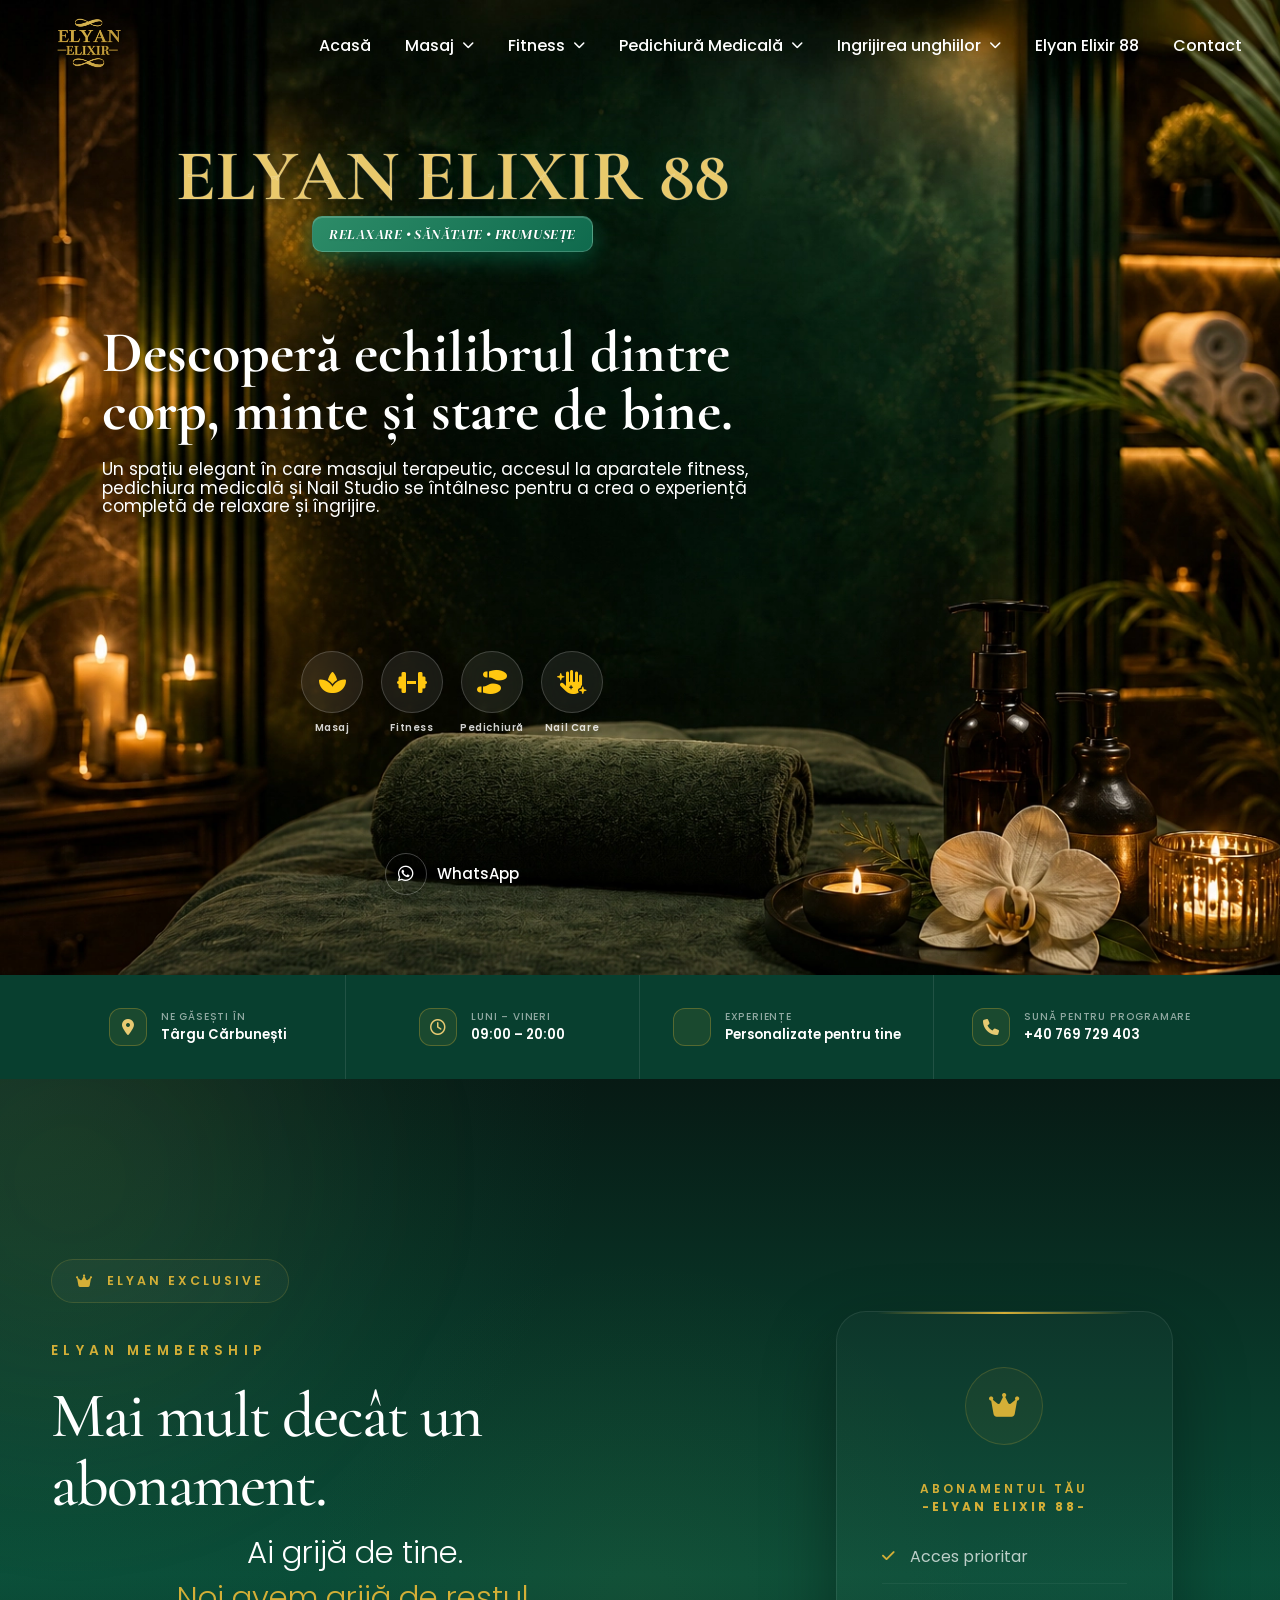
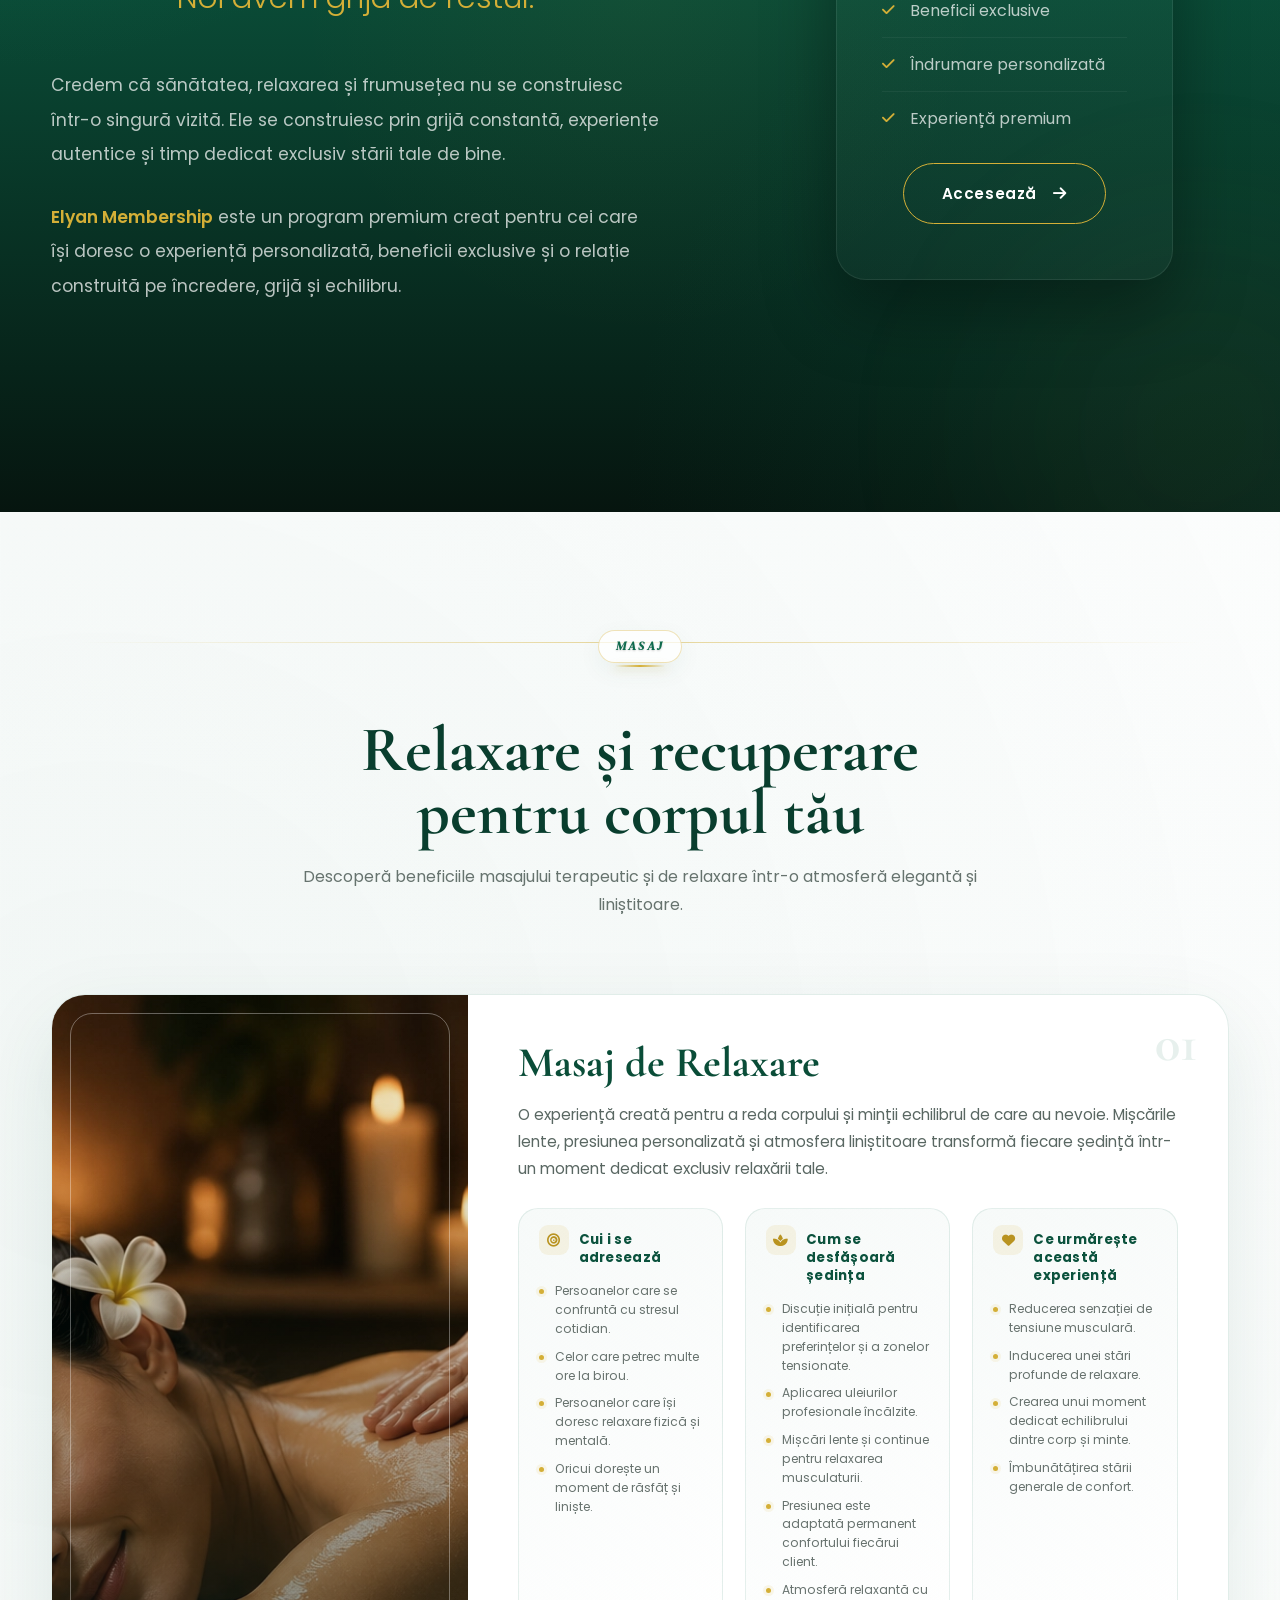
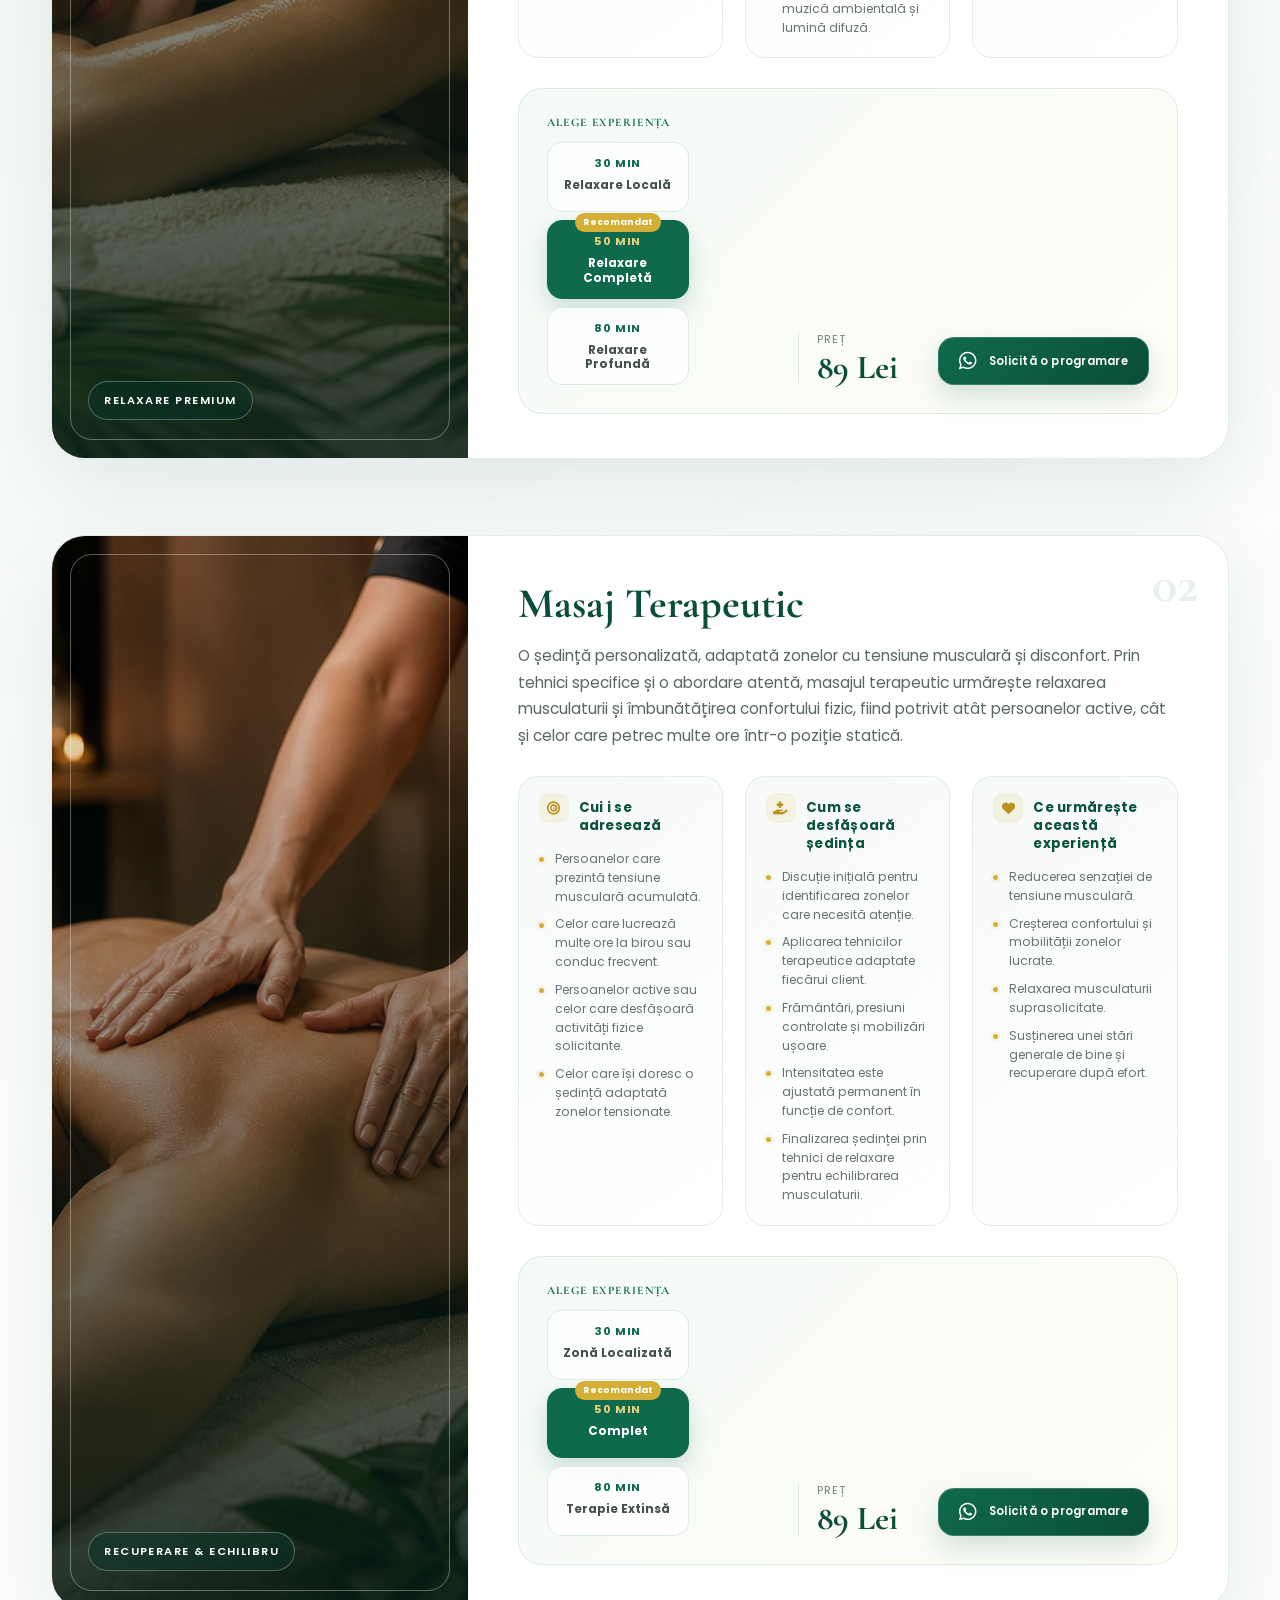
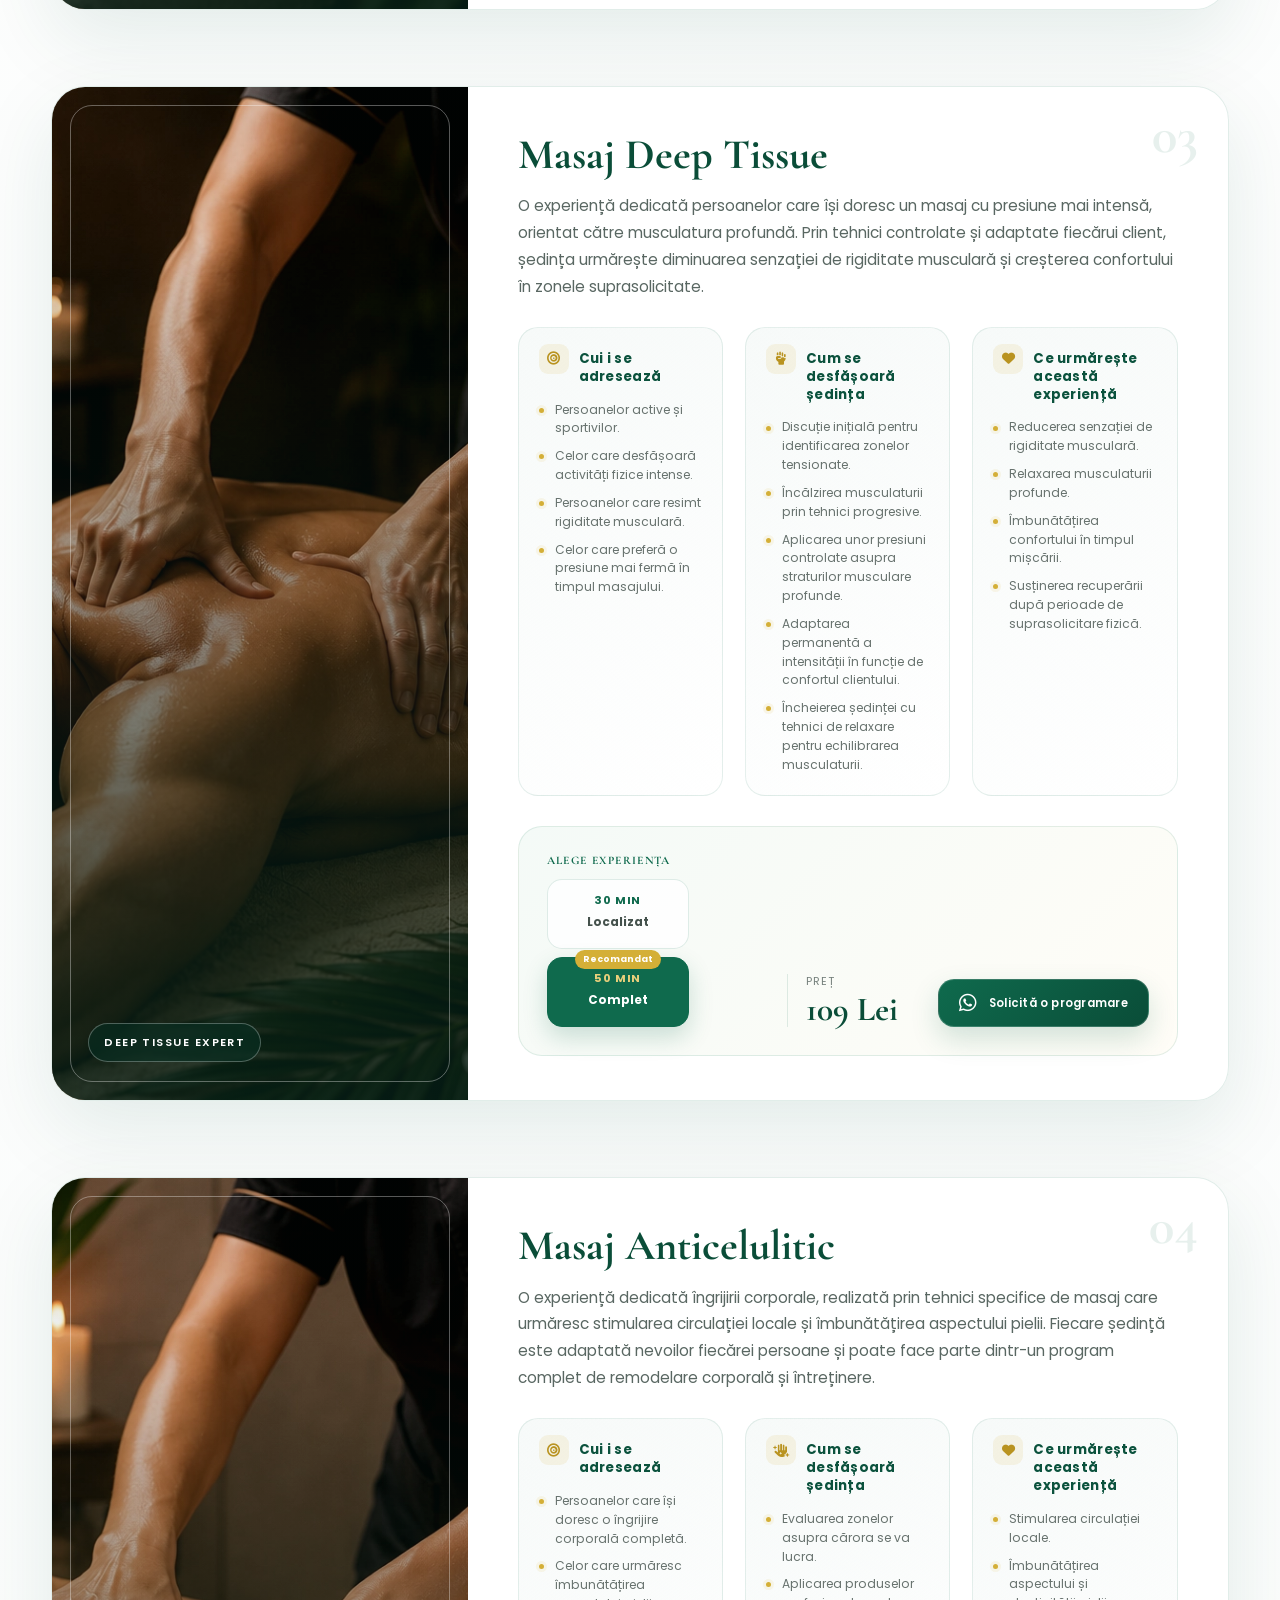
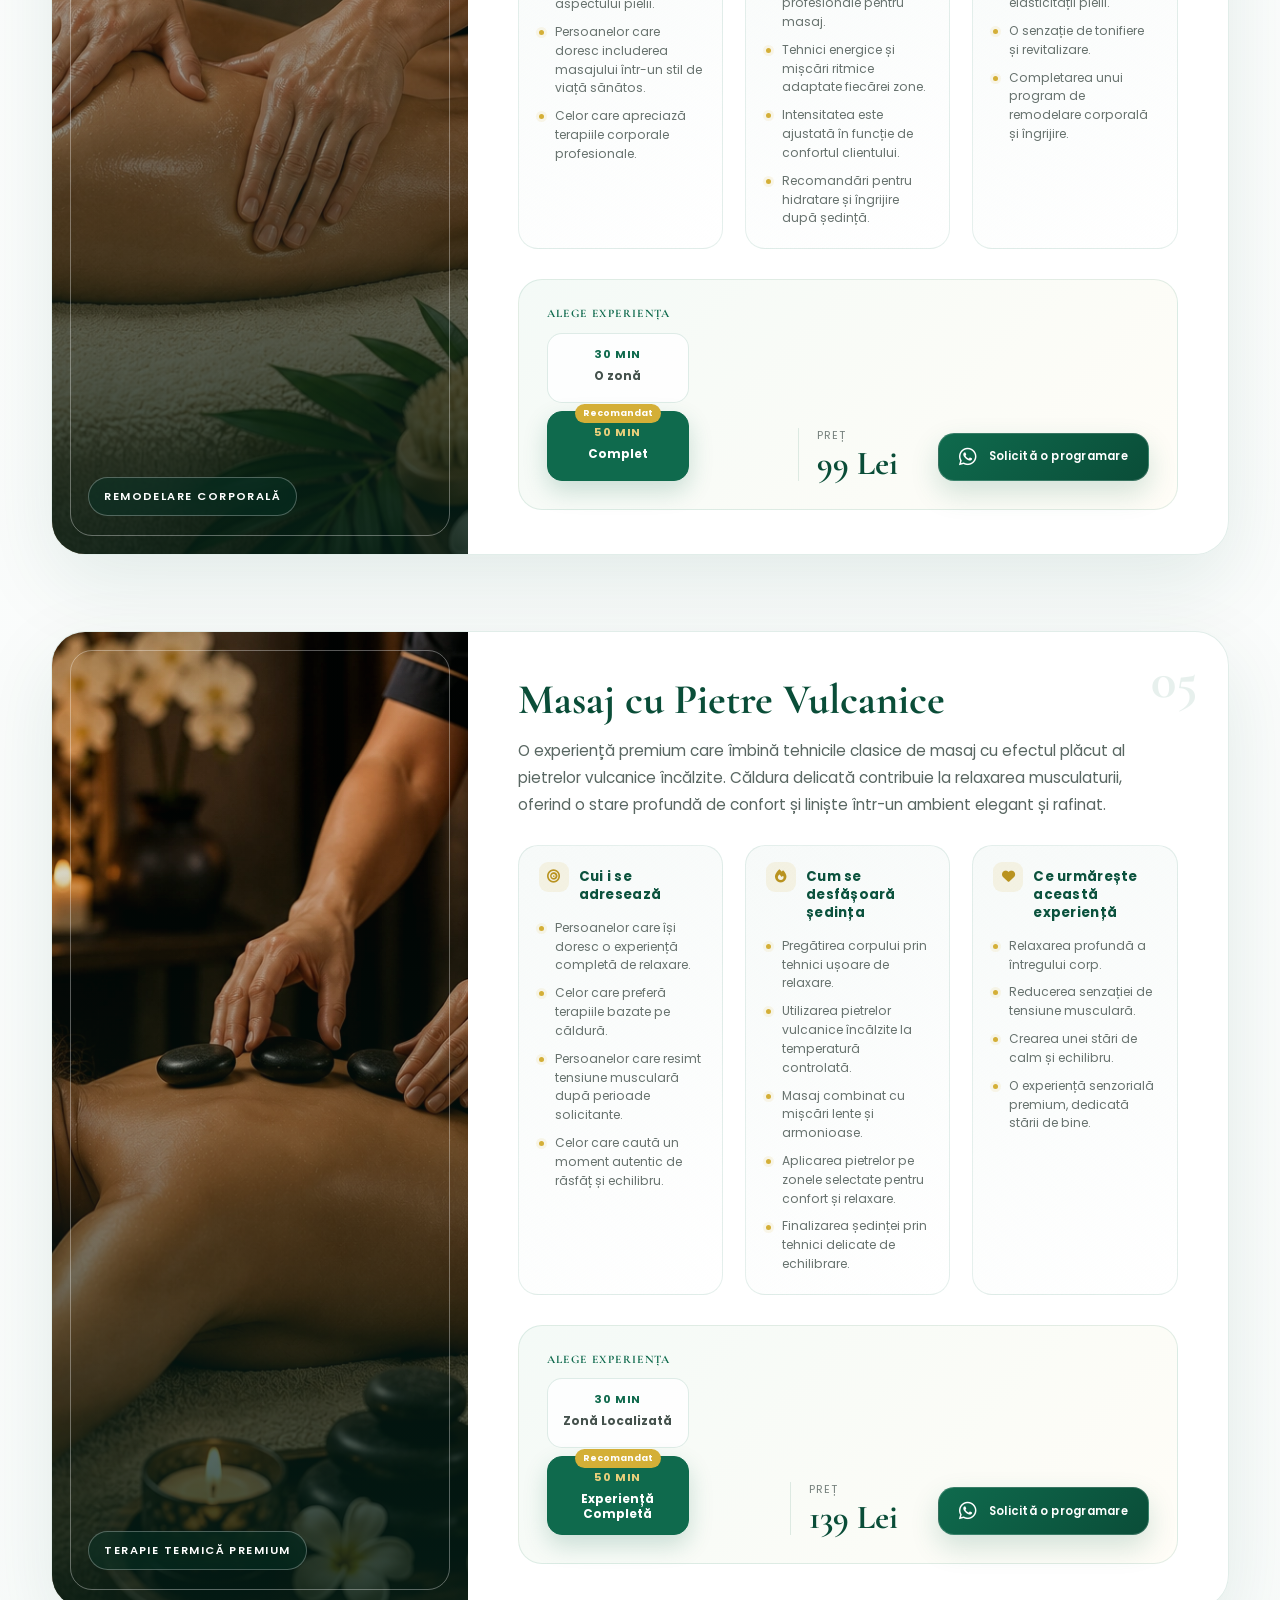
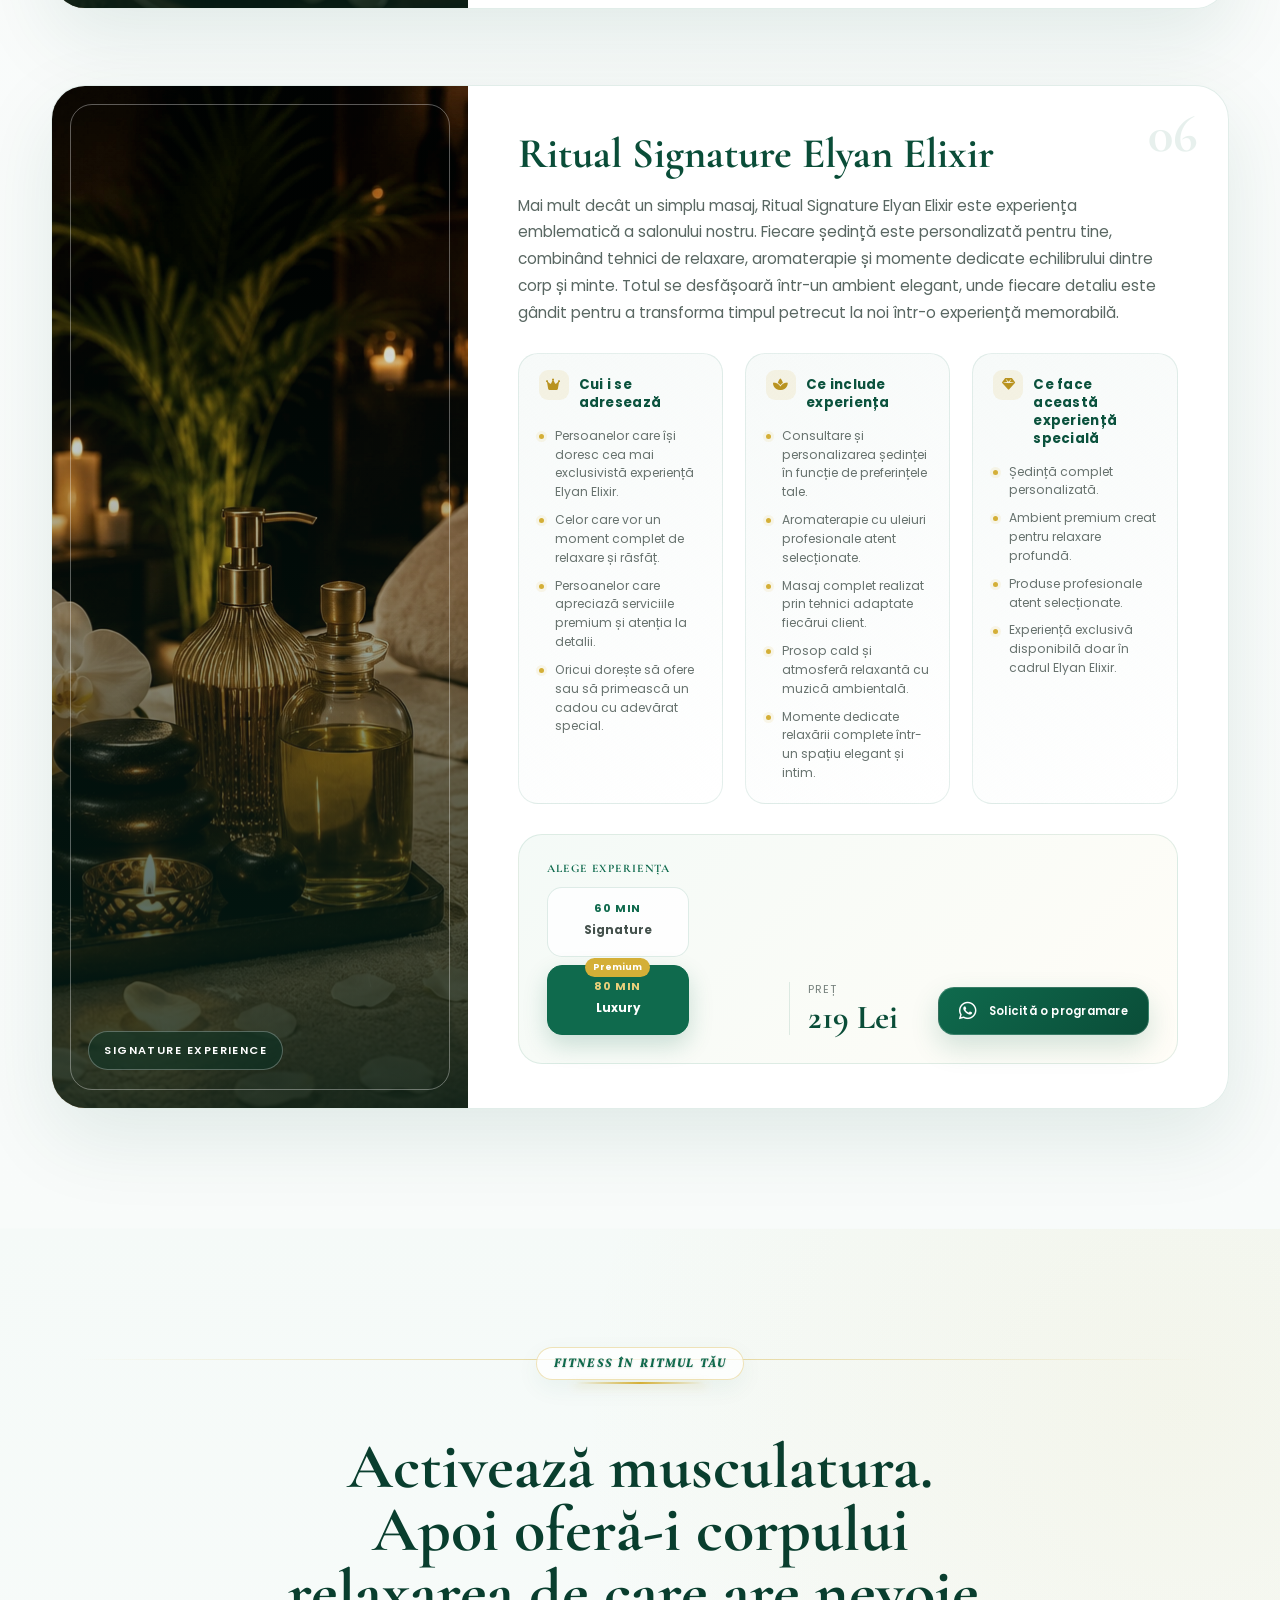
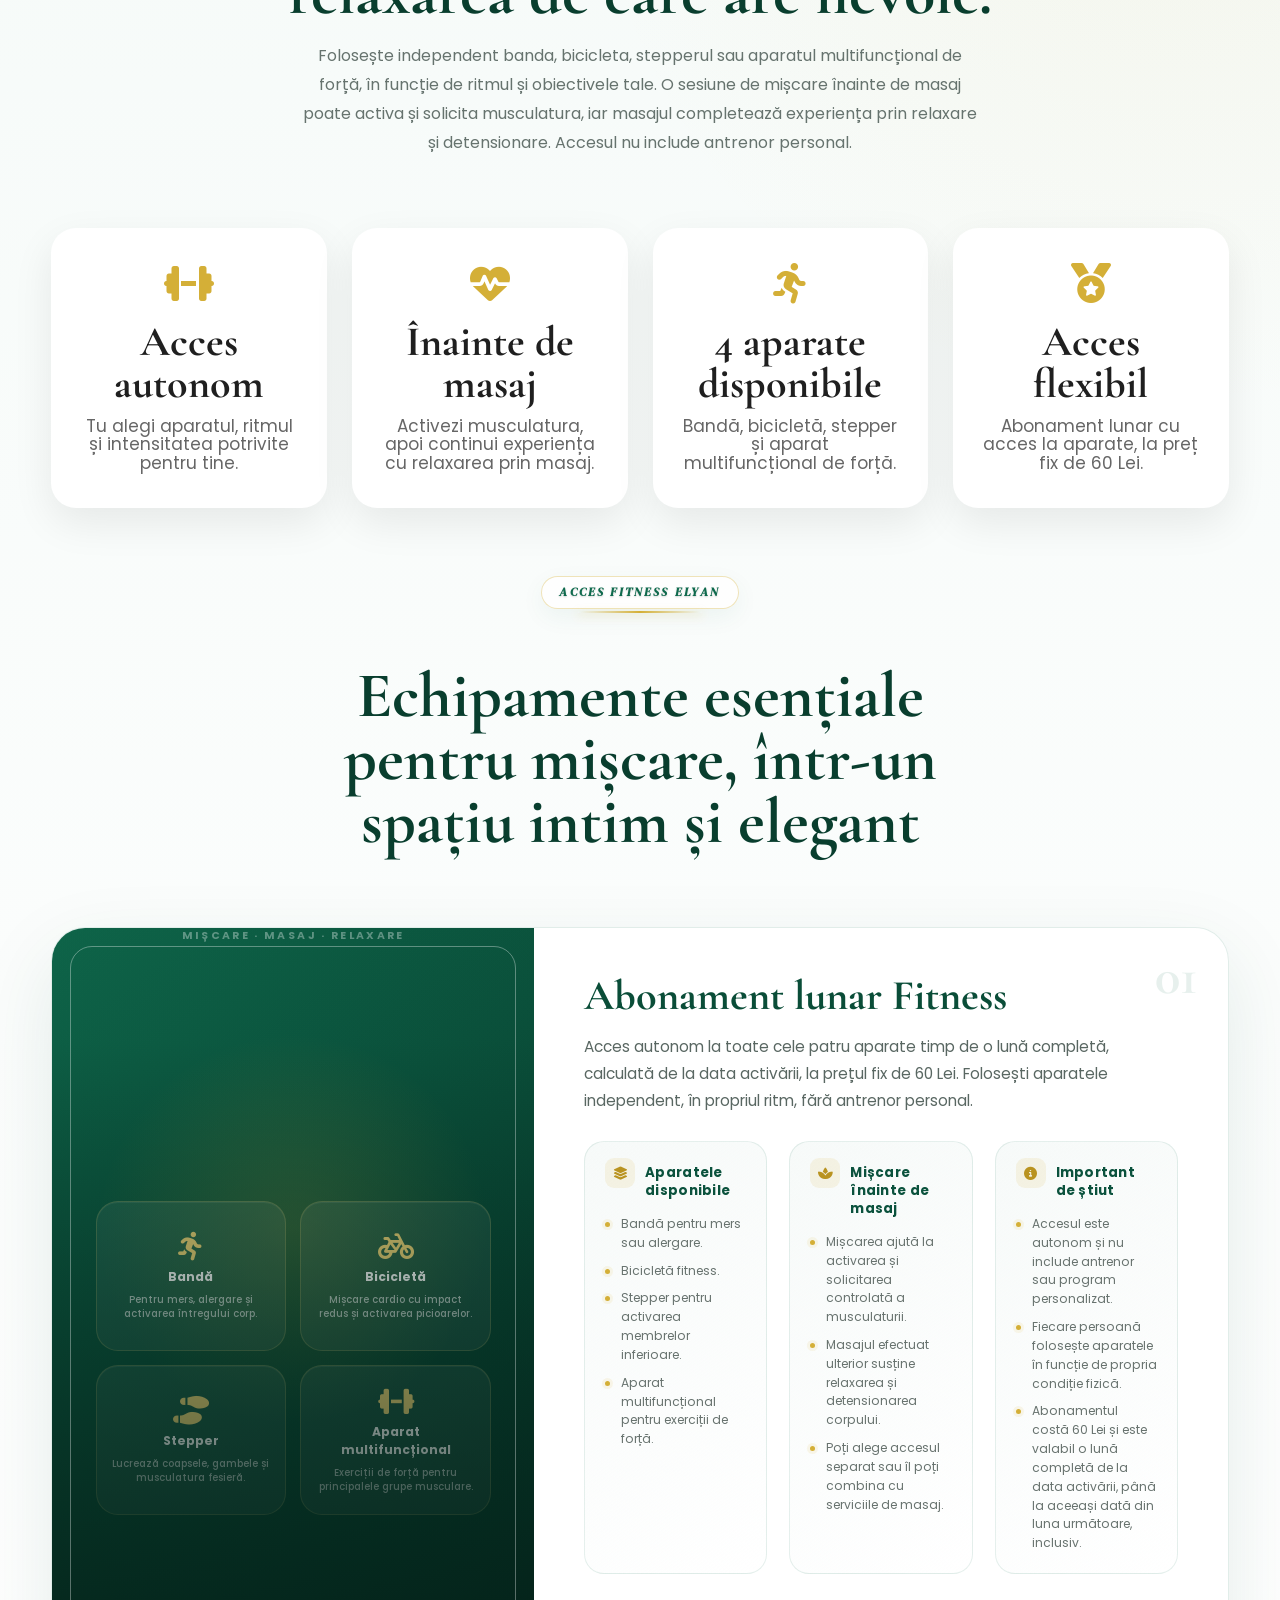
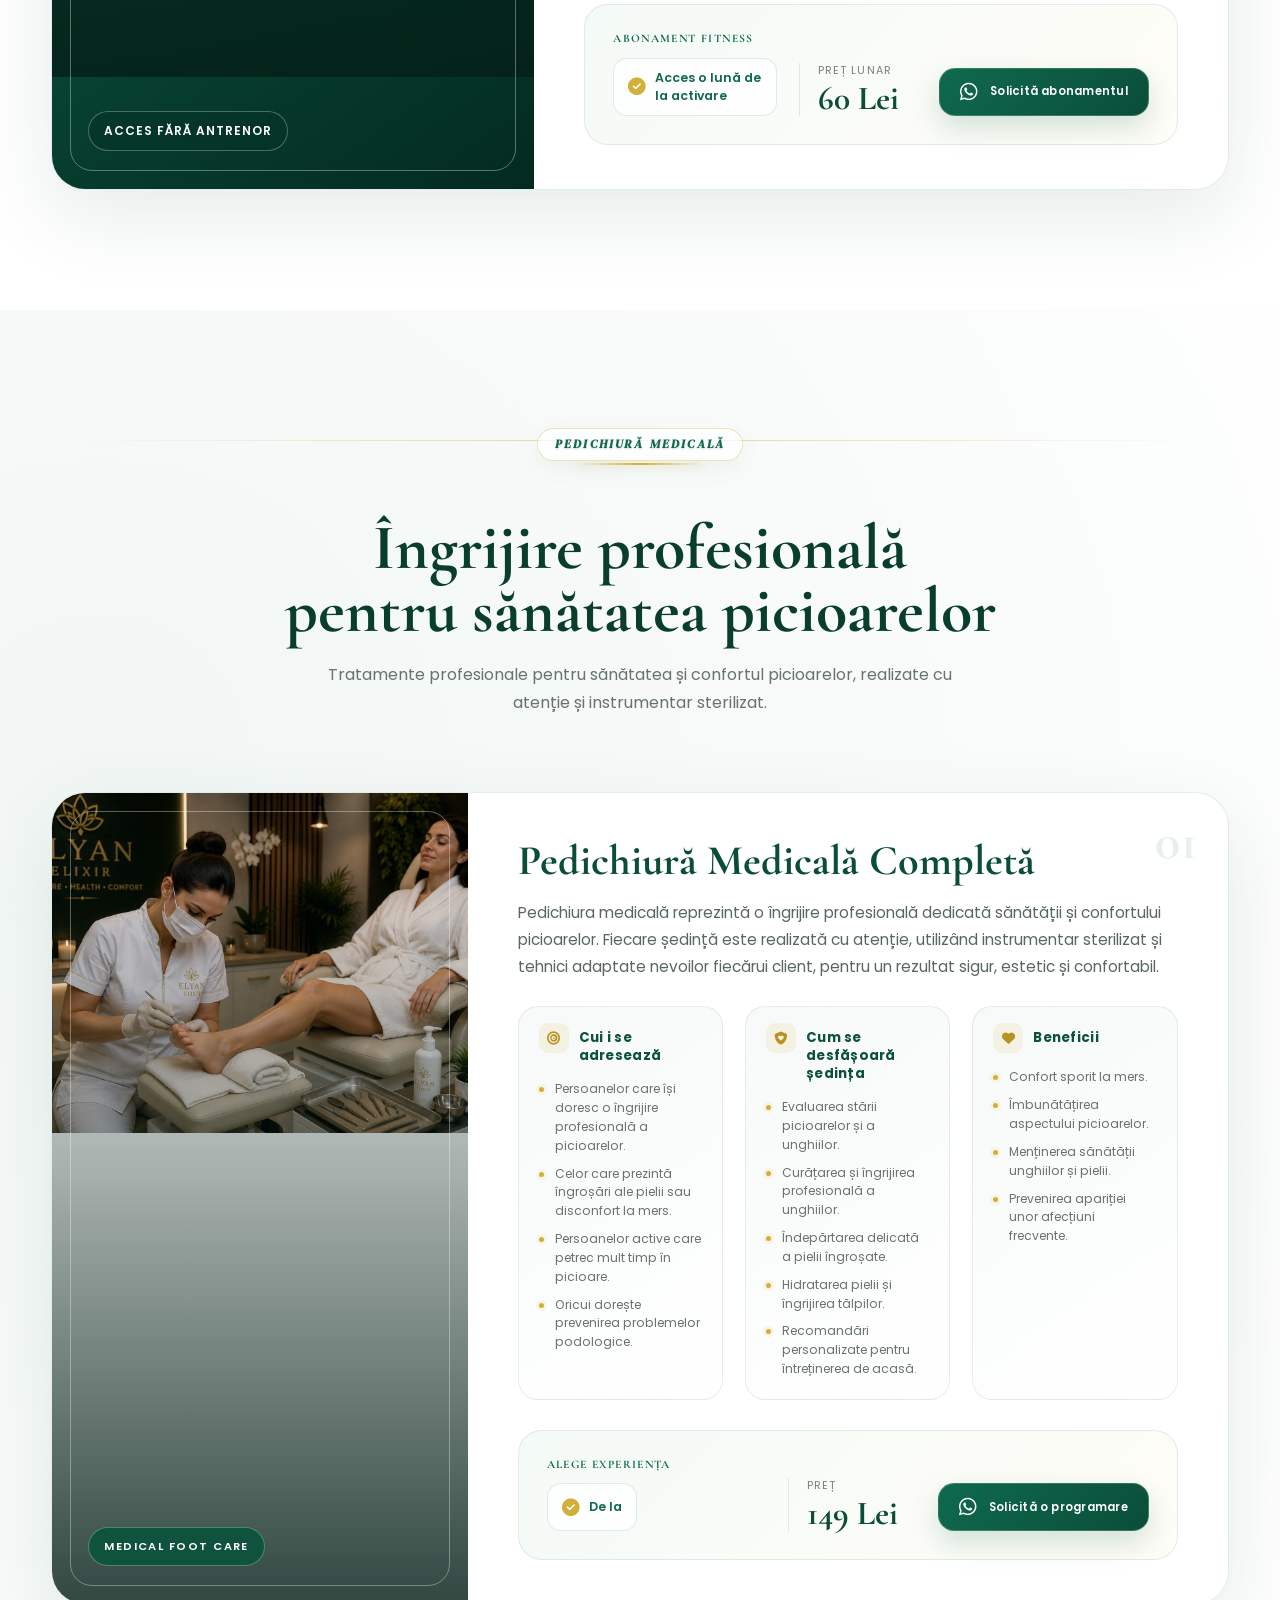
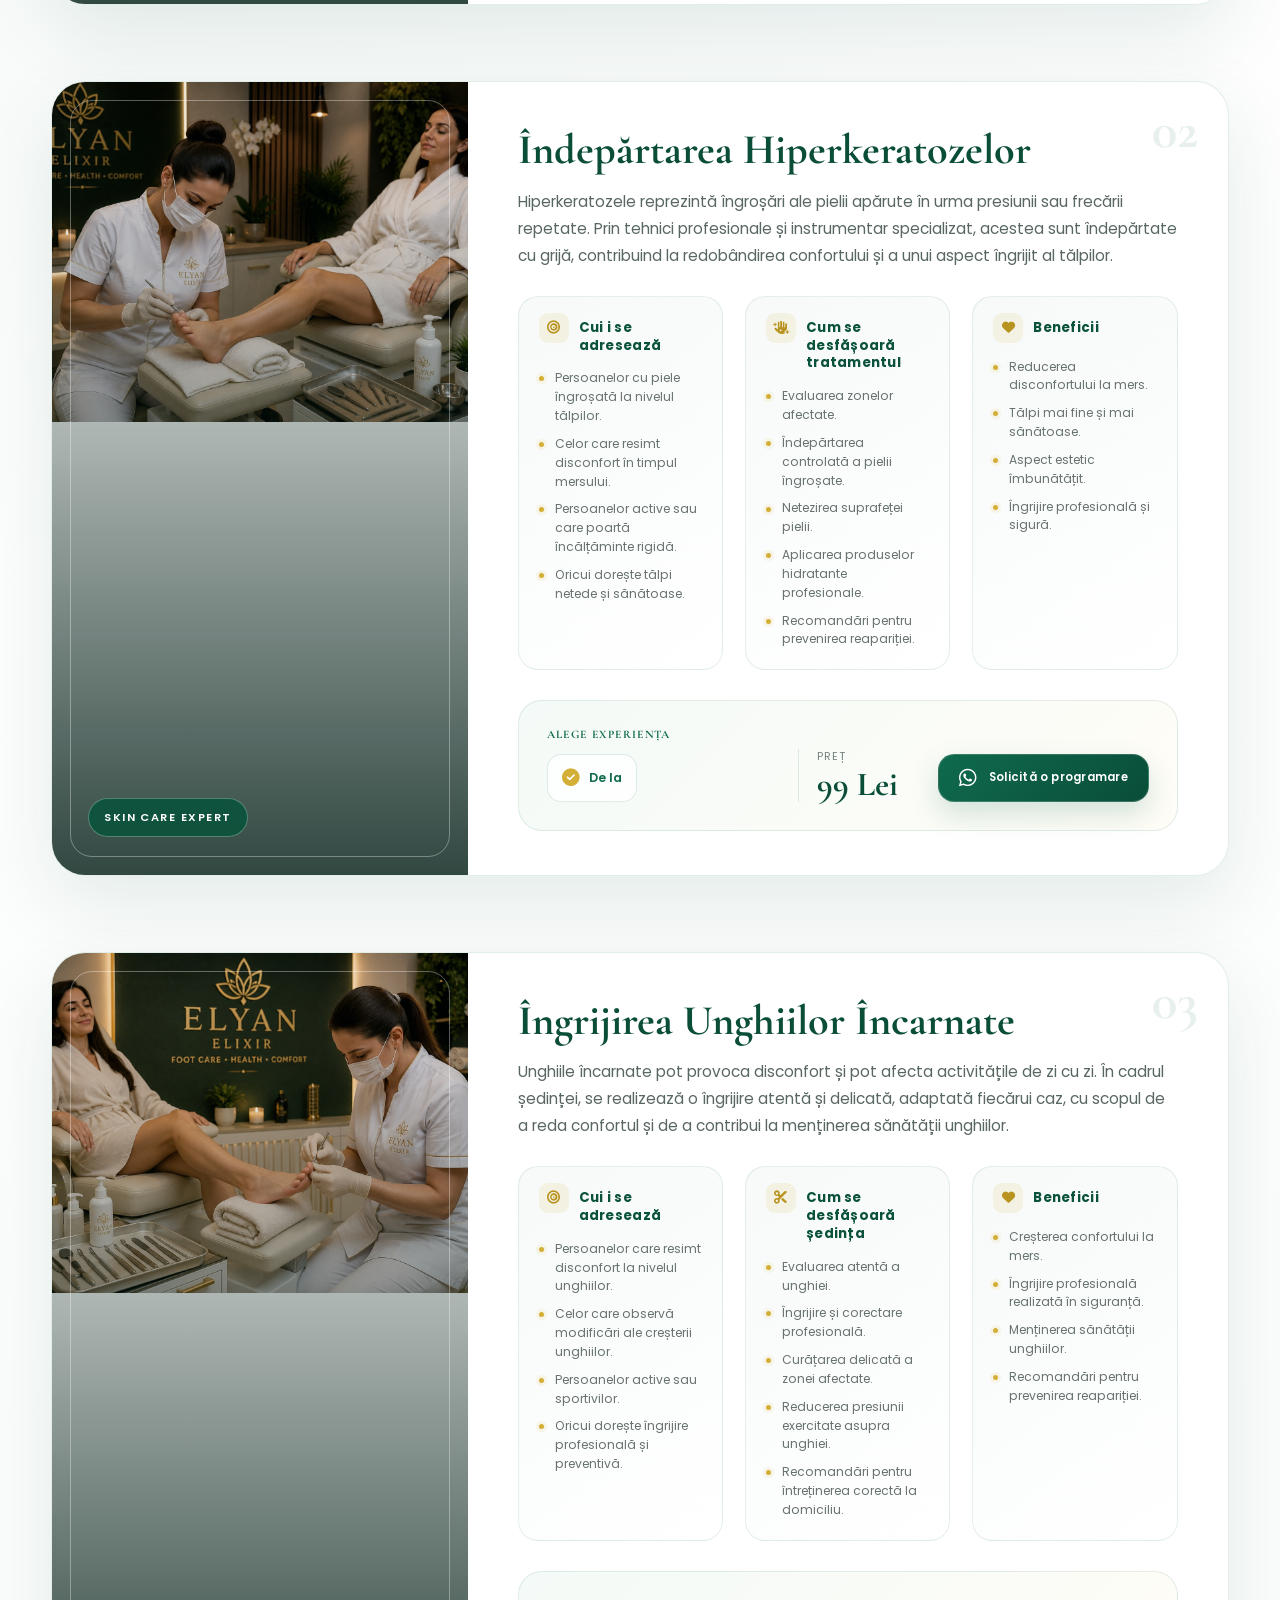
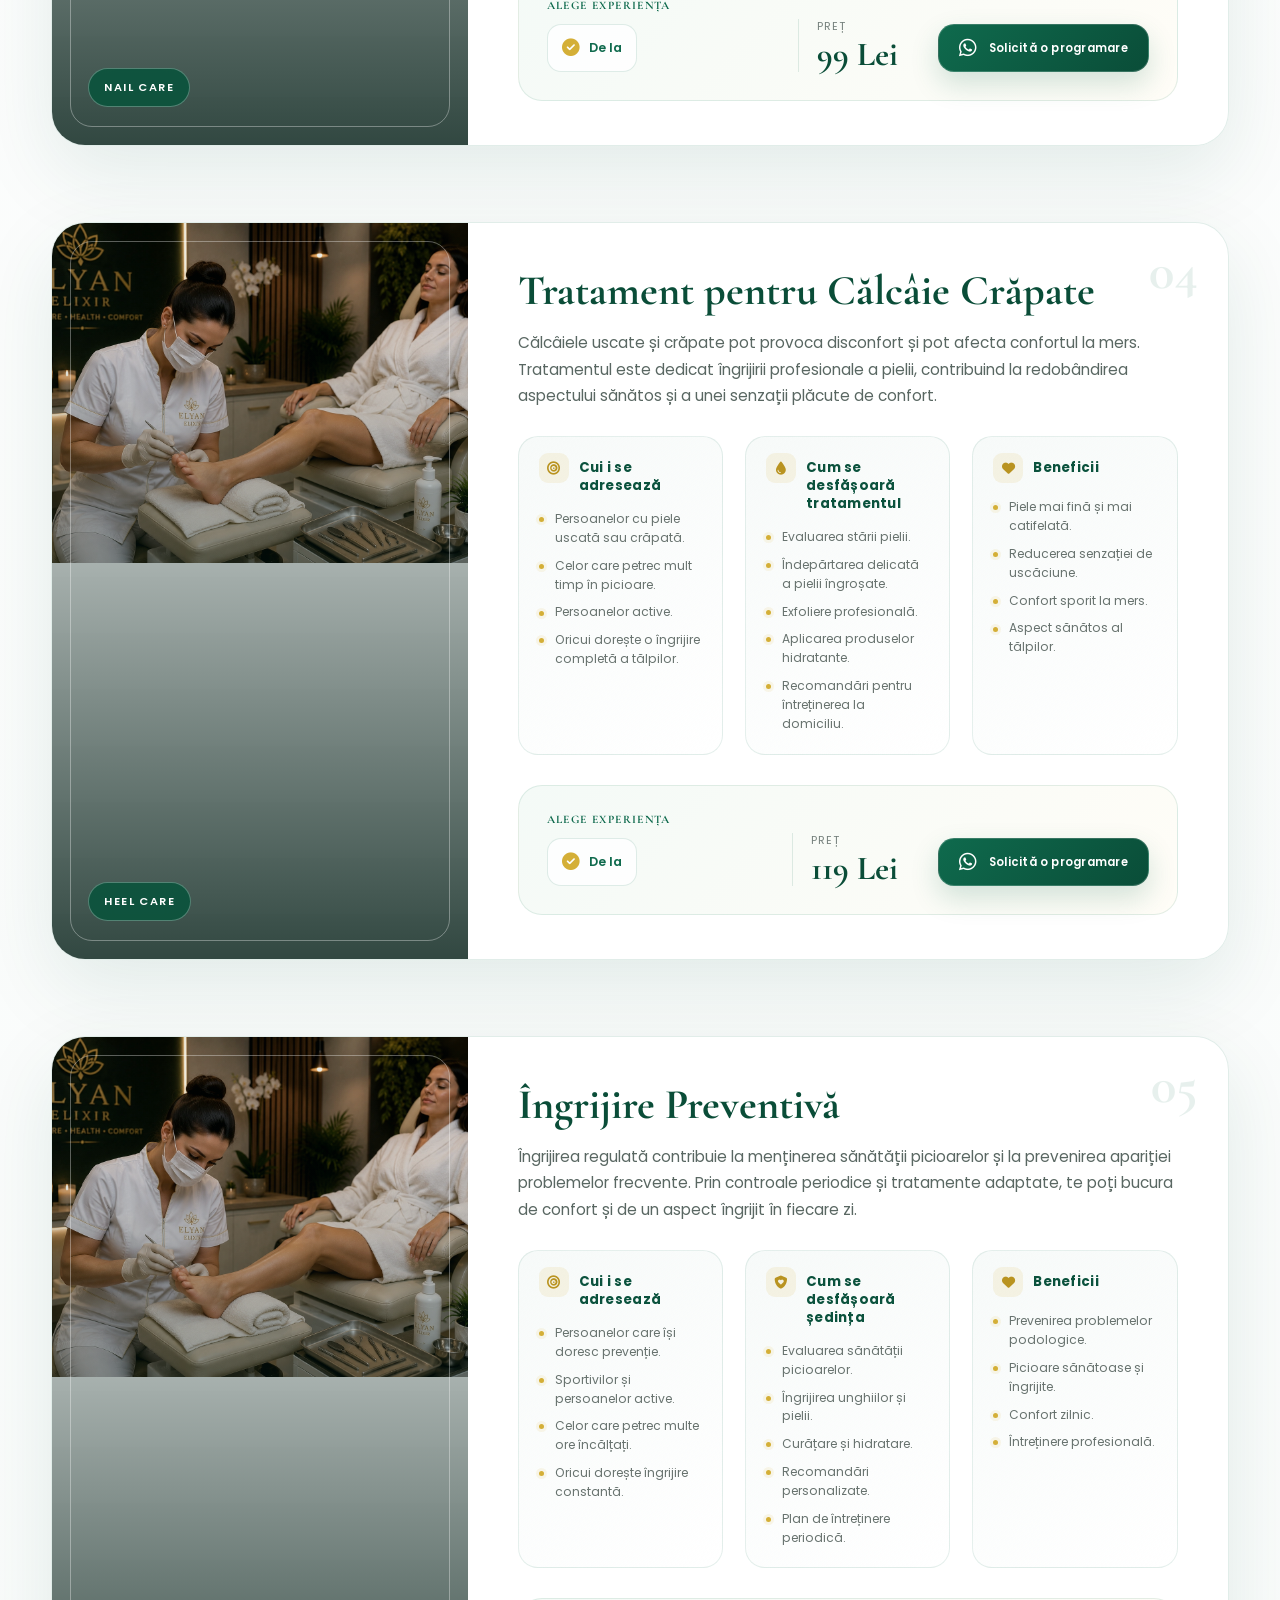
==== index.html @ 4a76326d "Add files via upload" ====
<!DOCTYPE html>
<html lang="ro">

    <head>
        <meta charset="UTF-8">
        <meta http-equiv="X-UA-Compatible" content="IE=edge">
        <meta name="viewport" content="width=device-width, initial-scale=1.0">
        <title>
            Elyan Elixir 88 | Masaj • Acces Fitness • Pedichiură Medicală • Nail Studio | Târgu Cărbunești - Gorj
        </title>
        <meta name="description"
            content="Salon premium în Târgu Cărbunești. Masaj terapeutic, acces autonom la aparate fitness, pedichiură medicală și Nail Studio într-o locație elegantă dedicată stării de bine.">

        <meta name="keywords"
            content="masaj targu carbunesti, masaj gorj, masaj terapeutic, salon masaj, fitness targu carbunesti, pedichiura medicala gorj, nail studio gorj, salon infrumusetare gorj, wellness gorj, spa gorj, frizerie, hair, par">

        <meta name="author"
            content="Elyan Elixir 88">

        <meta name="robots"
            content="index,follow">

        <meta name="theme-color"
            content="#0F6A4D">

        <link rel="canonical"
            href="https://www.elyanelixir88.ro">
        <meta property="og:type"
            content="website">

        <meta property="og:title"
            content="Elyan Elixir 88">

        <meta property="og:description"
            content="Masaj • Fitness • Pedichiură Medicală • Ingrijirea unghiilor">

        <meta property="og:url"
            content="https://www.elyanelixir88.ro">

        <meta property="og:locale"
            content="ro_RO">
        <meta name="twitter:card"
            content="summary_large_image">

        <meta name="twitter:title"
            content="Elyan Elixir 88">

        <meta name="twitter:description"
            content="Salon premium în Târgu Cărbunești">

        <link rel="icon" href="images/favicon.png">
        <link rel="preconnect" href="https://fonts.googleapis.com">
        <link rel="preconnect"
        
            href="https://fonts.gstatic.com" crossorigin>
        <link href="https://fonts.googleapis.com/css2?family=Cormorant+Garamond:wght@400;500;600;700&family=Poppins:wght@300;400;500;600;700&display=swap" rel="stylesheet">
        <link rel="stylesheet"
        
            href="https://cdnjs.cloudflare.com/ajax/libs/font-awesome/6.7.2/css/all.min.css">
        <link rel="preload" as="image" href="images/hero1.webp">
        <link rel="stylesheet" href="style.css?v=20260915b">
        <link rel="preconnect" href="https://fonts.googleapis.com">
        <link rel="preconnect" href="https://fonts.gstatic.com" crossorigin>
        <link href="https://fonts.googleapis.com/css2?family=DM+Serif+Display:ital@0;1&family=Playwrite+DE+LA+Guides&family=Sekuya&display=swap" rel="stylesheet">

    </head>

    <body>
        <a class="skip-link" href="#main-content">Sari la conținut</a>
        <div
            class="page-transition"
            aria-hidden="true"
        >
            <div class="transition-logo">
                <h2>ELYAN</h2>
                <span>ELIXIR</span>
                <span>88</span>

                <div class="transition-ring"></div>
            </div>
        </div>

        <div id="loader">
            <div class="loader-content">
                <img src="images/logo.png" alt="Logo Elyan Elixir 88">
                <div class="loader-line"></div>
            </div>
        </div>

        <header>
            <nav class="navbar">
                <!-- ================= LOGO ================= -->
                <a href="#home" class="logo">
                    <img src="images/logo.png" alt="Elyan Elixir 88">
                </a>

                <!-- ================= MENU ================= -->

                <ul class="nav-links">
                    <li> <a href="#home">Acasă</a> </li>

                    <li class="dropdown">
                        <a href="#massage">
                            Masaj
                            <i class="fa-solid fa-chevron-down"></i>
                        </a>

                        <ul class="dropdown-menu">

                            <li>
                                <a href="#masaj-relaxare">
                                    <i class="fa-solid fa-spa"></i>
                                    Masaj de Relaxare
                                </a>
                            </li>

                            <li>
                                <a href="#masaj-terapeutic">
                                    <i class="fa-solid fa-hand-holding-medical"></i>
                                    Masaj Terapeutic
                                </a>
                            </li>

                            <li>
                                <a href="#masaj-deep-tissue">
                                    <i class="fa-solid fa-hand-fist"></i>
                                    Masaj Deep Tissue
                                </a>
                            </li>

                            <li>
                                <a href="#masaj-anticelulitic">
                                    <i class="fa-solid fa-hand-sparkles"></i>
                                    Masaj Anticelulitic
                                </a>
                            </li>

                            <li>
                                <a href="#masaj-pietre">
                                    <i class="fa-solid fa-fire"></i>
                                    Masaj cu Pietre Vulcanice
                                </a>
                            </li>

                            <li>
                                <a href="#masaj-signature">
                                    <i class="fa-solid fa-crown"></i>
                                    Ritual Signature
                                </a>
                            </li>

                        </ul>

                    </li>

                    <li class="dropdown">

                        <a href="#fitness">
                            Fitness
                            <i class="fa-solid fa-chevron-down"></i>
                        </a>

                        <ul class="dropdown-menu">

                            <li>
                                <a href="#fitness-access">
                                    <i class="fa-solid fa-person-running"></i>
                                    Acces la aparate
                                </a>
                            </li>

                            <li hidden>
                                <a href="#fitness-tonifiere">
                                    <i class="fa-solid fa-fire"></i>
                                    Tonifiere Corporală
                                </a>
                            </li>

                            <li hidden>
                                <a href="#fitness-functional">
                                    <i class="fa-solid fa-person-running"></i>
                                    Functional Training
                                </a>
                            </li>

                            <li hidden>
                                <a href="#fitness-stretching">
                                    <i class="fa-solid fa-child-reaching"></i>
                                    Stretching & Mobilitate
                                </a>
                            </li>

                            <li hidden>
                                <a href="#fitness-cardio">
                                    <i class="fa-solid fa-heart-pulse"></i>
                                    Cardio & Rezistență
                                </a>
                            </li>

                            <li hidden>
                                <a href="#fitness-signature">
                                    <i class="fa-solid fa-star"></i>
                                    Wellness Signature Experience
                                </a>
                            </li>

                        </ul>

                    </li>

                <li class="dropdown">

                        <a href="#pedichiura">
                            Pedichiură Medicală
                            <i class="fa-solid fa-chevron-down"></i>
                        </a>

                        <ul class="dropdown-menu">

                            <li>
                                <a href="#pedichiura-completa">
                                    <i class="fa-solid fa-shoe-prints"></i>
                                    Pedichiură Medicală Completă
                                </a>
                            </li>

                            <li>
                                <a href="#hiperkeratoze">
                                    <i class="fa-solid fa-hand-sparkles"></i>
                                    Îndepărtarea Hiperkeratozelor
                                </a>
                            </li>

                            <li>
                                <a href="#unghii-incarnate">
                                    <i class="fa-solid fa-scissors"></i>
                                    Îngrijirea Unghiilor Încarnate
                                </a>
                            </li>

                            <li>
                                <a href="#calcaie-crapate">
                                    <i class="fa-solid fa-droplet"></i>
                                    Tratament pentru Călcâie Crăpate
                                </a>
                            </li>

                            <li>
                                <a href="#ingrijire-preventiva">
                                    <i class="fa-solid fa-shield-heart"></i>
                                    Îngrijire Preventivă
                                </a>
                            </li>

                            <li>
                                <a href="#foot-signature">
                                    <i class="fa-solid fa-star"></i>
                                    Signature Foot Wellness
                                </a>
                            </li>

                        </ul>

                    </li>

                    <li class="dropdown">

                        <a href="#nails">
                            Ingrijirea unghiilor
                            <i class="fa-solid fa-chevron-down"></i>
                        </a>

                        <ul class="dropdown-menu">

                            <li>
                                <a href="#consultatie-unghii">
                                    <i class="fa-solid fa-magnifying-glass"></i>
                                    Consultație & Evaluare
                                </a>
                            </li>

                            <li>
                                <a href="#manichiura-igienica">
                                    <i class="fa-regular fa-hand"></i>
                                    Manichiură Igienică
                                </a>
                            </li>

                            <li>
                                <a href="#tratamente-unghii">
                                    <i class="fa-solid fa-leaf"></i>
                                    Tratamente pentru Unghii
                                </a>
                            </li>

                            <li>
                                <a href="#reconstructie-unghii">
                                    <i class="fa-solid fa-bandage"></i>
                                    Reconstrucție Unghii
                                </a>
                            </li>

                            <li>
                                <a href="#ingrijire-cuticule">
                                    <i class="fa-solid fa-droplet"></i>
                                    Îngrijirea Cuticulelor
                                </a>
                            </li>

                            <li>
                                <a href="#signature-nail-care">
                                    <i class="fa-solid fa-heart-pulse"></i>
                                    Program de Recuperare
                                </a>
                            </li>

                        </ul>

                    </li>

                    <li>
                        <a href="#despre">Elyan Elixir 88</a>
                    </li>

                   
                    <li>
                        <a href="#contact">Contact</a>
                    </li>

                </ul>


                <!-- ================= MOBILE MENU ================= -->

                <button class="burger"
                    type="button"
                    aria-label="Deschide meniul"
                    aria-controls="mobile-navigation"
                    aria-expanded="false">

                    <span></span>
                    <span></span>
                    <span></span>

                </button>

            </nav>
        </header>

            <div class="mobile-menu" id="mobile-navigation" aria-hidden="true">
                <div class="mobile-menu-content">
                <div class="mobile-menu-head">
                    <div class="mobile-menu-brand"><img src="images/logo.png" alt="" aria-hidden="true"><div><strong>Elyan Elixir 88</strong><span>Relaxare · Sănătate · Frumusețe</span></div></div>
                    <p>Alege experiența potrivită pentru tine</p>
                </div>
                <a href="#home" class="mobile-home-link"><i class="fa-solid fa-house" aria-hidden="true"></i><span>Acasă</span></a>
                <span class="mobile-menu-eyebrow">Serviciile noastre</span>
                <!-- ================= MASAJ ================= -->
                <div class="mobile-dropdown">
                    <button class="mobile-dropdown-btn" type="button" aria-expanded="false">
                        <span class="mobile-category-icon"><i class="fa-solid fa-spa"></i></span><span class="mobile-category-copy"><strong>Masaj</strong><small>Relaxare & recuperare</small></span>
                        <i class="fa-solid fa-chevron-down"></i>
                    </button>
                    <div class="mobile-submenu">
                        <a href="#masaj-relaxare">
                            <i class="fa-solid fa-spa"></i>
                            Masaj de Relaxare
                        </a>
                        <a href="#masaj-terapeutic">
                            <i class="fa-solid fa-hand-holding-medical"></i>
                            Masaj Terapeutic
                        </a>
                        <a href="#masaj-deep-tissue">
                            <i class="fa-solid fa-hand-fist"></i>
                            Masaj Deep Tissue
                        </a>
                        <a href="#masaj-anticelulitic">
                            <i class="fa-solid fa-hand-sparkles"></i>
                            Masaj Anticelulitic
                        </a>
                        <a href="#masaj-pietre">
                            <i class="fa-solid fa-fire"></i>
                            Masaj cu Pietre Vulcanice
                        </a>
                        <a href="#masaj-signature">
                            <i class="fa-solid fa-crown"></i>
                            Ritual Signature
                        </a>
                    </div>

                </div>

                <!-- ================= FITNESS ================= -->

                <div class="mobile-dropdown">
                    <button class="mobile-dropdown-btn" type="button" aria-expanded="false">
                        <span class="mobile-category-icon"><i class="fa-solid fa-dumbbell"></i></span><span class="mobile-category-copy"><strong>Fitness</strong><small>Acces autonom la aparate</small></span>
                        <i class="fa-solid fa-chevron-down"></i>
                    </button>
                    <div class="mobile-submenu">
                        <a href="#fitness-access">
                            <i class="fa-solid fa-person-running"></i>
                            Acces la aparate
                        </a>
                        <a href="#fitness-tonifiere" hidden>
                            <i class="fa-solid fa-fire"></i>
                            Tonifiere Corporală
                        </a>
                        <a href="#fitness-functional" hidden>
                            <i class="fa-solid fa-person-running"></i>
                            Functional Training
                        </a>
                        <a href="#fitness-stretching" hidden>
                            <i class="fa-solid fa-child-reaching"></i>
                            Stretching & Mobilitate
                        </a>
                        <a href="#fitness-cardio" hidden>
                            <i class="fa-solid fa-heart-pulse"></i>
                            Cardio & Rezistență
                        </a>
                        <a href="#fitness-signature" hidden>
                            <i class="fa-solid fa-star"></i>
                            Wellness Signature Experience
                        </a>
                    </div>
                </div>

                <!-- ================= PEDICHIURĂ ================= -->

                <div class="mobile-dropdown">
                    <button class="mobile-dropdown-btn" type="button" aria-expanded="false">
                        <span class="mobile-category-icon"><i class="fa-solid fa-shoe-prints"></i></span><span class="mobile-category-copy"><strong>Pedichiură Medicală</strong><small>Îngrijire specializată</small></span>
                        <i class="fa-solid fa-chevron-down"></i>
                    </button>
                    <div class="mobile-submenu">
                        <a href="#pedichiura-completa">
                            <i class="fa-solid fa-shoe-prints"></i>
                            Pedichiură Medicală Completă
                        </a>
                        <a href="#hiperkeratoze">
                            <i class="fa-solid fa-hand-sparkles"></i>
                            Îndepărtarea Hiperkeratozelor
                        </a>
                        <a href="#unghii-incarnate">
                            <i class="fa-solid fa-scissors"></i>
                            Îngrijirea Unghiilor Încarnate
                        </a>
                        <a href="#calcaie-crapate">
                            <i class="fa-solid fa-droplet"></i>
                            Tratament pentru Călcâie Crăpate
                        </a>
                        <a href="#ingrijire-preventiva">
                            <i class="fa-solid fa-shield-heart"></i>
                            Îngrijire Preventivă
                        </a>
                        <a href="#foot-signature">
                            <i class="fa-solid fa-star"></i>
                            Signature Foot Wellness
                        </a>
                    </div>
                </div>

                    <!-- ================= NAIL CARE ================= -->

                <div class="mobile-dropdown">
                    <button class="mobile-dropdown-btn" type="button" aria-expanded="false">
                        <span class="mobile-category-icon"><i class="fa-solid fa-hand-sparkles"></i></span><span class="mobile-category-copy"><strong>Healthy Nails</strong><small>Sănătatea unghiilor</small></span>
                        <i class="fa-solid fa-chevron-down"></i>
                    </button>
                    <div class="mobile-submenu">
                        <a href="#consultatie-unghii">
                            <i class="fa-solid fa-magnifying-glass"></i>
                            Consultație & Evaluare
                        </a>
                        <a href="#manichiura-igienica">
                            <i class="fa-regular fa-hand"></i>
                            Manichiură Igienică
                        </a>
                        <a href="#tratamente-unghii">
                            <i class="fa-solid fa-leaf"></i>
                            Tratamente pentru Unghii
                        </a>
                        <a href="#reconstructie-unghii">
                            <i class="fa-solid fa-bandage"></i>
                            Reconstrucția Unghiilor
                        </a>
                        <a href="#ingrijire-cuticule">
                            <i class="fa-solid fa-droplet"></i>
                            Îngrijirea Cuticulelor
                        </a>
                        <a href="#signature-nail-care">
                            <i class="fa-solid fa-heart-pulse"></i>
                            Program de Recuperare
                        </a>
                    </div>
                </div>

                <span class="mobile-menu-eyebrow mobile-menu-eyebrow-secondary">Descoperă Elyan</span>
                <div class="mobile-quick-links">
                    <a href="#despre"><i class="fa-regular fa-gem"></i><span>Povestea noastră</span></a>
                    <a href="#echipa"><i class="fa-solid fa-people-group"></i><span>Echipa</span></a>
                    <a href="#contact"><i class="fa-solid fa-location-dot"></i><span>Contact</span></a>
                </div>

                <div class="mobile-contact">
                    <a href="https://wa.me/40769729403?text=Bună! Doresc o programare." target="_blank" rel="noopener noreferrer" class="mobile-menu-cta">
                        <i class="fa-brands fa-whatsapp"></i><span><small>Programări rapide</small>Scrie-ne pe WhatsApp</span><i class="fa-solid fa-arrow-right"></i>
                    </a>
                    <div class="mobile-contact-details">
                    <a href="tel:+40769729403">
                        <i class="fa-solid fa-phone"></i>
                        +40 769 729 403
                    </a>
                    <a href="https://www.google.com/maps/place/Strada+G%C4%83rii+24,+215500+T%C3%A2rgu+C%C4%83rbune%C8%99ti/@44.9548155,23.5060661,650m/data=!3m2!1e3!4b1!4m6!3m5!1s0x47527f469e046257:0xd457b21e8ea69012!8m2!3d44.9548155!4d23.508641!16s%2Fg%2F11cs7skjn_?entry=ttu&g_ep=EgoyMDI2MDcxMi4wIKXMDSoASAFQAw%3D%3D"
                    target="_blank"
                    rel="noopener noreferrer"
                    class="mobile-address">
                        <i class="fa-solid fa-location-dot"></i>
                        Strada Gării nr. 24<br>
                        Târgu Cărbunești
                    </a>
                    </div>
                </div>

                </div>

            </div>
        <div class="mobile-overlay"></div>

        <section class="hero" id="home">
            <!-- ================= SLIDER ================= -->

            <div class="hero-slider">
                <div class="slide active"></div>
                <div class="slide"></div>
                <div class="slide"></div>
            </div>

            <div class="hero-overlay"></div>

            <div class="hero-content">
                
                <h1>
                    Elyan Elixir 88
                </h1><p class="hero-subtitle">
                    Relaxare • Sănătate • Frumusețe
                </p>
                <h2>
                    Descoperă echilibrul dintre corp,
                    minte și stare de bine.
                </h2>
                <p class="hero-description">
                    Un spațiu elegant în care masajul terapeutic,
                    accesul la aparatele fitness, pedichiura medicală și Nail Studio
                    se întâlnesc pentru a crea o experiență completă
                    de relaxare și îngrijire.
                </p>

                <div class="hero-services">

                    <a href="#massage" class="hero-service" aria-label="Masaj">
                        <i class="fa-solid fa-spa"></i>
                        <span>Masaj</span>
                    </a>

                    <a href="#fitness" class="hero-service" aria-label="Fitness">
                        <i class="fa-solid fa-dumbbell"></i>
                        <span>Fitness</span>
                    </a>

                    <a href="#pedichiura" class="hero-service" aria-label="Pedichiură Medicală">
                        <i class="fa-solid fa-shoe-prints"></i>
                        <span>Pedichiură</span>
                    </a>

                    <a href="#nails" class="hero-service" aria-label="Nail Studio">
                        <i class="fa-solid fa-hand-sparkles"></i>
                        <span>Nail Care</span>
                    </a>

                </div>

                <div class="hero-social">
                    <a href="https://wa.me/40769729403"
                    target="_blank"
                    rel="noopener">
                        <i class="fa-brands fa-whatsapp"></i>
                        <span>WhatsApp</span>
                    </a>
                </div>
            </div>

        </section>

        <section class="trust-ribbon" aria-label="Informații esențiale">
            <div class="container trust-ribbon__grid">
                <a href="https://www.google.com/maps/place/Strada+G%C4%83rii+24,+215500+T%C3%A2rgu+C%C4%83rbune%C8%99ti/" target="_blank" rel="noopener noreferrer">
                    <i class="fa-solid fa-location-dot"></i><span><small>Ne găsești în</small>Târgu Cărbunești</span>
                </a>
                <div><i class="fa-regular fa-clock"></i><span><small>Luni – Vineri</small>09:00 – 20:00</span></div>
                <div><i class="fa-solid fa-sparkles"></i><span><small>Experiențe</small>Personalizate pentru tine</span></div>
                <a href="tel:+40769729403"><i class="fa-solid fa-phone"></i><span><small>Sună pentru programare</small>+40 769 729 403</span></a>
            </div>
        </section>

        <!-- ========================================================= -->
    <!-- ELYAN MEMBERSHIP -->
    <!-- ========================================================= -->


    <section id="membership" class="membership">

        <div class="container">

            <div class="membership-layout">

                <div class="membership-content">

                    <span class="membership-badge">

                        <i class="fa-solid fa-crown"></i>

                        ELYAN EXCLUSIVE

                    </span>

                    <span class="membership-subtitle">

                        ELYAN MEMBERSHIP

                    </span>

                    <h2 class="membership-title">

                        Mai mult decât un abonament.

                    </h2>

                    <div class="membership-motto">

                        <span>Ai grijă de tine.</span>

                        <span>Noi avem grijă de restul.</span>

                    </div>

                    <p class="membership-description">

                        Credem că sănătatea, relaxarea și frumusețea nu se
                        construiesc într-o singură vizită.

                        Ele se construiesc prin grijă constantă, experiențe
                        autentice și timp dedicat exclusiv stării tale de bine.

                    </p>

                    <p class="membership-description">

                        <strong>Elyan Membership</strong> este un program premium
                        creat pentru cei care își doresc o experiență personalizată,
                        beneficii exclusive și o relație construită pe încredere,
                        grijă și echilibru.

                    </p>

                    

                </div>

                <aside class="membership-preview">

                    <div class="membership-card-preview">

                        <div class="membership-card-icon">

                            <i class="fa-solid fa-crown"></i>

                        </div>

                        <span class="membership-card-label">

                            Abonamentul tău <br><strong> -Elyan Elixir 88- </strong> 

                        </span>


                        <ul>

                            <li>
                                <i class="fa-solid fa-check"></i>
                                Acces prioritar
                            </li>

                            <li>
                                <i class="fa-solid fa-check"></i>
                                Beneficii exclusive
                            </li>

                            <li>
                                <i class="fa-solid fa-check"></i>
                                Îndrumare personalizată
                            </li>

                            <li>
                                <i class="fa-solid fa-check"></i>
                                Experiență premium
                            </li>

                        </ul>
                       <a href="membership.html" class="btn-membership">

                            Accesează

                            <i class="fa-solid fa-arrow-right"></i>

                        </a>

                    </div>

                </aside>

            </div>

        </div>

    </section>

        <main id="main-content">

            <!-- ========================================================= -->
            <!-- MASAJ -->
            <!-- ========================================================= -->

            <section id="massage" class="section reveal">
                <div class="container">
                    <div class="section-title reveal ">
                        <span>Masaj</span>
                        <h2>
                            Relaxare și recuperare pentru corpul tău
                        </h2>
                        <p>
                            Descoperă beneficiile masajului terapeutic și de relaxare
                            într-o atmosferă elegantă și liniștitoare.
                        </p>                
                    </div>

                    <div class="services-grid">

                        <div
                            id="masaj-relaxare"
                            class="service-card"
                            data-category="massage"
                            data-service="relaxare">
                            <div class="service-image">
                                <img src="images/massage1.webp"
                                    alt="Masaj de Relaxare">
                                <span class="service-category">
                                    Relaxare Premium
                                </span>
                            </div>
                            <div class="service-content">
                                <h3>Masaj de Relaxare</h3>
                                <p class="service-intro">
                                    O experiență creată pentru a reda corpului și minții echilibrul de care au nevoie.
                                    Mișcările lente, presiunea personalizată și atmosfera liniștitoare transformă fiecare
                                    ședință într-un moment dedicat exclusiv relaxării tale.
                                </p>
                                <div class="service-block">
                                    <h4>
                                        <i class="fa-solid fa-bullseye"></i>
                                        Cui i se adresează
                                    </h4>
                                    <ul>
                                        <li>Persoanelor care se confruntă cu stresul cotidian.</li>
                                        <li>Celor care petrec multe ore la birou.</li>
                                        <li>Persoanelor care își doresc relaxare fizică și mentală.</li>
                                        <li>Oricui dorește un moment de răsfăț și liniște.</li>
                                    </ul>
                                </div>
                                <div class="service-block">
                                    <h4>
                                        <i class="fa-solid fa-spa"></i>
                                        Cum se desfășoară ședința
                                    </h4>
                                    <ul>
                                        <li>Discuție inițială pentru identificarea preferințelor și a zonelor tensionate.</li>
                                        <li>Aplicarea uleiurilor profesionale încălzite.</li>
                                        <li>Mișcări lente și continue pentru relaxarea musculaturii.</li>
                                        <li>Presiunea este adaptată permanent confortului fiecărui client.</li>
                                        <li>Atmosferă relaxantă cu muzică ambientală și lumină difuză.</li>
                                    </ul>
                                </div>
                                <div class="service-block">

                                    <h4>
                                        <i class="fa-solid fa-heart"></i>
                                        Ce urmărește această experiență
                                    </h4>

                                    <ul>
                                        <li>Reducerea senzației de tensiune musculară.</li>
                                        <li>Inducerea unei stări profunde de relaxare.</li>
                                        <li>Crearea unui moment dedicat echilibrului dintre corp și minte.</li>
                                        <li>Îmbunătățirea stării generale de confort.</li>
                                    </ul>
                                </div>

                                <div class="service-footer">

                                    <div class="service-options">

                                        <h4 class="service-options__title">
                                            Alege experiența
                                        </h4>

                                        <div class="duration-selector"></div>

                                    </div>

                                    <div class="service-price">

                                        <span class="price-label">
                                            Preț
                                        </span>

                                        <strong class="price-value">
                                            —
                                        </strong>

                                    </div>

                                    <a
                                        class="service-btn"
                                        href="#">

                                        <i class="fa-brands fa-whatsapp"></i>
                                        Solicită o programare
                                    </a>

                                </div>
                            </div>

                        </div>

                        <div
                            id="masaj-terapeutic"
                            class="service-card"
                            data-category="massage"
                            data-service="terapeutic">
                            <div class="service-image">
                                <img src="images/massage2.webp"
                                    alt="Masaj Terapeutic">
                                <span class="service-category">
                                    Recuperare & Echilibru
                                </span>
                            </div>
                            <div class="service-content">
                                <h3>Masaj Terapeutic</h3>
                                <p class="service-intro">
                                    O ședință personalizată, adaptată zonelor cu tensiune musculară și disconfort.
                                    Prin tehnici specifice și o abordare atentă, masajul terapeutic urmărește relaxarea
                                    musculaturii și îmbunătățirea confortului fizic, fiind potrivit atât persoanelor active,
                                    cât și celor care petrec multe ore într-o poziție statică.
                                </p>
                                <div class="service-block">
                                    <h4>
                                        <i class="fa-solid fa-bullseye"></i>
                                        Cui i se adresează
                                    </h4>
                                    <ul>
                                        <li>Persoanelor care prezintă tensiune musculară acumulată.</li>
                                        <li>Celor care lucrează multe ore la birou sau conduc frecvent.</li>
                                        <li>Persoanelor active sau celor care desfășoară activități fizice solicitante.</li>
                                        <li>Celor care își doresc o ședință adaptată zonelor tensionate.</li>
                                    </ul>

                                </div>

                                <div class="service-block">
                                    <h4>
                                        <i class="fa-solid fa-hand-holding-medical"></i>
                                        Cum se desfășoară ședința
                                    </h4>
                                    <ul>
                                        <li>Discuție inițială pentru identificarea zonelor care necesită atenție.</li>
                                        <li>Aplicarea tehnicilor terapeutice adaptate fiecărui client.</li>
                                        <li>Frământări, presiuni controlate și mobilizări ușoare.</li>
                                        <li>Intensitatea este ajustată permanent în funcție de confort.</li>
                                        <li>Finalizarea ședinței prin tehnici de relaxare pentru echilibrarea musculaturii.</li>
                                    </ul>

                                </div>
                                <div class="service-block">
                                    <h4>
                                        <i class="fa-solid fa-heart"></i>
                                        Ce urmărește această experiență
                                    </h4>
                                    <ul>
                                        <li>Reducerea senzației de tensiune musculară.</li>
                                        <li>Creșterea confortului și mobilității zonelor lucrate.</li>
                                        <li>Relaxarea musculaturii suprasolicitate.</li>
                                        <li>Susținerea unei stări generale de bine și recuperare după efort.</li>
                                    </ul>
                                </div>

                                <div class="service-footer">

                                    <div class="service-options">

                                        <h4 class="service-options__title">
                                            Alege experiența
                                        </h4>

                                        <div class="duration-selector"></div>

                                    </div>

                                    <div class="service-price">

                                        <span class="price-label">
                                            Preț
                                        </span>

                                        <strong class="price-value">
                                            —
                                        </strong>

                                    </div>

                                    <a
                                        class="service-btn"
                                        href="#">

                                        <i class="fa-brands fa-whatsapp"></i>

                                       Solicită o programare

                                    </a>

                                </div>
                            </div>

                        </div>

                        <div
                            id="masaj-deep-tissue"
                            class="service-card"
                            data-category="massage"
                            data-service="deepTissue">
                            <div class="service-image">
                                <img src="images/massage3.webp"
                                    alt="Masaj Deep Tissue">
                                <span class="service-category">
                                    Deep Tissue Expert
                                </span>
                            </div>
                            <div class="service-content">
                                <h3>Masaj Deep Tissue</h3>
                                <p class="service-intro">
                                    O experiență dedicată persoanelor care își doresc un masaj cu presiune mai intensă,
                                    orientat către musculatura profundă. Prin tehnici controlate și adaptate fiecărui client,
                                    ședința urmărește diminuarea senzației de rigiditate musculară și creșterea confortului
                                    în zonele suprasolicitate.
                                </p>
                                <div class="service-block">
                                    <h4>
                                        <i class="fa-solid fa-bullseye"></i>
                                        Cui i se adresează
                                    </h4>
                                    <ul>
                                        <li>Persoanelor active și sportivilor.</li>
                                        <li>Celor care desfășoară activități fizice intense.</li>
                                        <li>Persoanelor care resimt rigiditate musculară.</li>
                                        <li>Celor care preferă o presiune mai fermă în timpul masajului.</li>
                                    </ul>
                                </div>
                                <div class="service-block">
                                    <h4>
                                        <i class="fa-solid fa-hand-fist"></i>
                                        Cum se desfășoară ședința
                                    </h4>
                                    <ul>
                                        <li>Discuție inițială pentru identificarea zonelor tensionate.</li>
                                        <li>Încălzirea musculaturii prin tehnici progresive.</li>
                                        <li>Aplicarea unor presiuni controlate asupra straturilor musculare profunde.</li>
                                        <li>Adaptarea permanentă a intensității în funcție de confortul clientului.</li>
                                        <li>Încheierea ședinței cu tehnici de relaxare pentru echilibrarea musculaturii.</li>
                                    </ul>
                                </div>

                                <div class="service-block">
                                    <h4>
                                        <i class="fa-solid fa-heart"></i>
                                        Ce urmărește această experiență
                                    </h4>
                                    <ul>
                                        <li>Reducerea senzației de rigiditate musculară.</li>
                                        <li>Relaxarea musculaturii profunde.</li>
                                        <li>Îmbunătățirea confortului în timpul mișcării.</li>
                                        <li>Susținerea recuperării după perioade de suprasolicitare fizică.</li>
                                    </ul>
                                </div>

                                                        <div class="service-footer">

                                    <div class="service-options">

                                        <h4 class="service-options__title">
                                            Alege experiența
                                        </h4>

                                        <div class="duration-selector"></div>

                                    </div>

                                    <div class="service-price">

                                        <span class="price-label">
                                            Preț
                                        </span>

                                        <strong class="price-value">
                                            —
                                        </strong>

                                    </div>

                                    <a
                                        class="service-btn"
                                        href="#">

                                        <i class="fa-brands fa-whatsapp"></i>

                                       Solicită o programare

                                    </a>

                                </div>
                            </div>
                        </div>

                        <div
                            id="masaj-anticelulitic"
                            class="service-card"
                            data-category="massage"
                            data-service="anticelulitic">
                            <div class="service-image">
                                <img src="images/massage4.webp"
                                    alt="Masaj Anticelulitic">
                                <span class="service-category">
                                    Remodelare Corporală
                                </span>
                            </div>

                            <div class="service-content">
                                <h3>Masaj Anticelulitic</h3>
                                <p class="service-intro">
                                    O experiență dedicată îngrijirii corporale, realizată prin tehnici specifice de masaj
                                    care urmăresc stimularea circulației locale și îmbunătățirea aspectului pielii.
                                    Fiecare ședință este adaptată nevoilor fiecărei persoane și poate face parte dintr-un
                                    program complet de remodelare corporală și întreținere.

                                </p>
                                <div class="service-block">
                                    <h4>
                                        <i class="fa-solid fa-bullseye"></i>
                                        Cui i se adresează
                                    </h4>

                                    <ul>
                                        <li>Persoanelor care își doresc o îngrijire corporală completă.</li>
                                        <li>Celor care urmăresc îmbunătățirea aspectului pielii.</li>
                                        <li>Persoanelor care doresc includerea masajului într-un stil de viață sănătos.</li>
                                        <li>Celor care apreciază terapiile corporale profesionale.</li>
                                    </ul>
                                </div>
                                <div class="service-block">
                                    <h4>
                                        <i class="fa-solid fa-hand-sparkles"></i>
                                        Cum se desfășoară ședința
                                    </h4>

                                    <ul>
                                        <li>Evaluarea zonelor asupra cărora se va lucra.</li>
                                        <li>Aplicarea produselor profesionale pentru masaj.</li>
                                        <li>Tehnici energice și mișcări ritmice adaptate fiecărei zone.</li>
                                        <li>Intensitatea este ajustată în funcție de confortul clientului.</li>
                                        <li>Recomandări pentru hidratare și îngrijire după ședință.</li>
                                    </ul>
                                </div>
                                <div class="service-block">
                                    <h4>
                                        <i class="fa-solid fa-heart"></i>
                                        Ce urmărește această experiență
                                    </h4>
                                    <ul>
                                        <li>Stimularea circulației locale.</li>
                                        <li>Îmbunătățirea aspectului și elasticității pielii.</li>
                                        <li>O senzație de tonifiere și revitalizare.</li>
                                        <li>Completarea unui program de remodelare corporală și îngrijire.</li>
                                    </ul>
                                </div>
                                                        <div class="service-footer">

                                    <div class="service-options">

                                        <h4 class="service-options__title">
                                            Alege experiența
                                        </h4>

                                        <div class="duration-selector"></div>

                                    </div>

                                    <div class="service-price">

                                        <span class="price-label">
                                            Preț
                                        </span>

                                        <strong class="price-value">
                                            —
                                        </strong>

                                    </div>

                                    <a
                                        class="service-btn"
                                        href="#">

                                        <i class="fa-brands fa-whatsapp"></i>

                                       Solicită o programare

                                    </a>

                                </div>
                            </div>
                        </div>

                        <div
                            id="masaj-pietre"
                            class="service-card"
                            data-category="massage"
                            data-service="pietre">

                            <div class="service-image">
                                <img src="images/massage5.webp"
                                    alt="Masaj cu Pietre Vulcanice">
                                <span class="service-category">
                                    Terapie Termică Premium
                                </span>
                            </div>

                            <div class="service-content">
                                <h3>Masaj cu Pietre Vulcanice</h3>
                                <p class="service-intro">
                                    O experiență premium care îmbină tehnicile clasice de masaj cu efectul plăcut al
                                    pietrelor vulcanice încălzite. Căldura delicată contribuie la relaxarea musculaturii,
                                    oferind o stare profundă de confort și liniște într-un ambient elegant și rafinat.
                                </p>

                                <div class="service-block">

                                    <h4>
                                        <i class="fa-solid fa-bullseye"></i>
                                        Cui i se adresează
                                    </h4>

                                    <ul>
                                        <li>Persoanelor care își doresc o experiență completă de relaxare.</li>
                                        <li>Celor care preferă terapiile bazate pe căldură.</li>
                                        <li>Persoanelor care resimt tensiune musculară după perioade solicitante.</li>
                                        <li>Celor care caută un moment autentic de răsfăț și echilibru.</li>
                                    </ul>
                                </div>

                                <div class="service-block">

                                    <h4>
                                        <i class="fa-solid fa-fire"></i>
                                        Cum se desfășoară ședința
                                    </h4>

                                    <ul>
                                        <li>Pregătirea corpului prin tehnici ușoare de relaxare.</li>
                                        <li>Utilizarea pietrelor vulcanice încălzite la temperatură controlată.</li>
                                        <li>Masaj combinat cu mișcări lente și armonioase.</li>
                                        <li>Aplicarea pietrelor pe zonele selectate pentru confort și relaxare.</li>
                                        <li>Finalizarea ședinței prin tehnici delicate de echilibrare.</li>
                                    </ul>
                                </div>
                                <div class="service-block">

                                    <h4>
                                        <i class="fa-solid fa-heart"></i>
                                        Ce urmărește această experiență
                                    </h4>

                                    <ul>
                                        <li>Relaxarea profundă a întregului corp.</li>
                                        <li>Reducerea senzației de tensiune musculară.</li>
                                        <li>Crearea unei stări de calm și echilibru.</li>
                                        <li>O experiență senzorială premium, dedicată stării de bine.</li>
                                    </ul>
                                </div>
                                                            <div class="service-footer">

                                    <div class="service-options">

                                        <h4 class="service-options__title">
                                            Alege experiența
                                        </h4>

                                        <div class="duration-selector"></div>

                                    </div>

                                    <div class="service-price">

                                        <span class="price-label">
                                            Preț
                                        </span>

                                        <strong class="price-value">
                                            —
                                        </strong>

                                    </div>

                                    <a
                                        class="service-btn"
                                        href="#">

                                        <i class="fa-brands fa-whatsapp"></i>

                                        Solicită o programare

                                    </a>

                                </div>
                            </div>
                        </div>

                        <div
                            id="masaj-signature"
                            class="service-card"
                            data-category="massage"
                            data-service="signature">
                            <div class="service-image">
                                <img src="images/massage6.webp"
                                    alt="Ritual Signature Elyan Elixir">
                                <span class="service-category">
                                    Signature Experience
                                </span>
                            </div>

                            <div class="service-content">
                                <h3>Ritual Signature Elyan Elixir</h3>
                                <p class="service-intro">
                                    Mai mult decât un simplu masaj, Ritual Signature Elyan Elixir este experiența
                                    emblematică a salonului nostru. Fiecare ședință este personalizată pentru tine,
                                    combinând tehnici de relaxare, aromaterapie și momente dedicate echilibrului dintre
                                    corp și minte. Totul se desfășoară într-un ambient elegant, unde fiecare detaliu este
                                    gândit pentru a transforma timpul petrecut la noi într-o experiență memorabilă.
                                </p>
                                <div class="service-block">
                                    <h4>
                                        <i class="fa-solid fa-crown"></i>
                                        Cui i se adresează
                                    </h4>
                                    <ul>
                                        <li>Persoanelor care își doresc cea mai exclusivistă experiență Elyan Elixir.</li>
                                        <li>Celor care vor un moment complet de relaxare și răsfăț.</li>
                                        <li>Persoanelor care apreciază serviciile premium și atenția la detalii.</li>
                                        <li>Oricui dorește să ofere sau să primească un cadou cu adevărat special.</li>
                                    </ul>
                                </div>
                                <div class="service-block">
                                    <h4>
                                        <i class="fa-solid fa-spa"></i>
                                        Ce include experiența
                                    </h4>
                                    <ul>
                                        <li>Consultare și personalizarea ședinței în funcție de preferințele tale.</li>
                                        <li>Aromaterapie cu uleiuri profesionale atent selecționate.</li>
                                        <li>Masaj complet realizat prin tehnici adaptate fiecărui client.</li>
                                        <li>Prosop cald și atmosferă relaxantă cu muzică ambientală.</li>
                                        <li>Momente dedicate relaxării complete într-un spațiu elegant și intim.</li>
                                    </ul>
                                </div>

                                <div class="service-block">
                                    <h4>
                                        <i class="fa-solid fa-gem"></i>
                                        Ce face această experiență specială
                                    </h4>

                                    <ul>
                                        <li>Ședință complet personalizată.</li>
                                        <li>Ambient premium creat pentru relaxare profundă.</li>
                                        <li>Produse profesionale atent selecționate.</li>
                                        <li>Experiență exclusivă disponibilă doar în cadrul Elyan Elixir.</li>
                                    </ul>

                                </div>

                                                            <div class="service-footer">

                                    <div class="service-options">

                                        <h4 class="service-options__title">
                                            Alege experiența
                                        </h4>

                                        <div class="duration-selector"></div>

                                    </div>

                                    <div class="service-price">

                                        <span class="price-label">
                                            Preț
                                        </span>

                                        <strong class="price-value">
                                            —
                                        </strong>

                                    </div>

                                    <a
                                        class="service-btn"
                                        href="#">

                                        <i class="fa-brands fa-whatsapp"></i>

                                        Solicită o programare

                                    </a>

                                </div>
                            </div>
                        </div>


                    </div>
                </div>

            </section>

            <!-- ========================================================= -->
            <!-- FITNESS -->
            <!-- ========================================================= -->

            <section id="fitness" class="section reveal">
                <div class="container">
                    <div class="section-title reveal">
                        <span>
                            Fitness în ritmul tău
                        </span>
                        <h2>
                            Activează musculatura. Apoi oferă-i corpului relaxarea de care are nevoie.
                        </h2>
                        <p>
                            Folosește independent banda, bicicleta, stepperul sau aparatul multifuncțional
                            de forță, în funcție de ritmul și obiectivele tale. O sesiune de mișcare înainte
                            de masaj poate activa și solicita musculatura, iar masajul completează experiența
                            prin relaxare și detensionare. Accesul nu include antrenor personal.
                        </p>
                    </div>
                    <div class="fitness-highlights">
                        <div class="fitness-highlight">
                            <i class="fa-solid fa-dumbbell"></i>
                            <h3>
                                Acces autonom
                            </h3>
                            <p>
                                Tu alegi aparatul, ritmul și intensitatea potrivite pentru tine.
                            </p>
                        </div>
                        <div class="fitness-highlight">
                            <i class="fa-solid fa-heart-pulse"></i>
                            <h3>
                                Înainte de masaj
                            </h3>
                            <p>
                                Activezi musculatura, apoi continui experiența cu relaxarea prin masaj.
                            </p>
                        </div>
                        <div class="fitness-highlight">
                            <i class="fa-solid fa-person-running"></i>
                            <h3>
                                4 aparate disponibile
                            </h3>
                            <p>
                                Bandă, bicicletă, stepper și aparat multifuncțional de forță.
                            </p>
                        </div>
                        <div class="fitness-highlight">
                            <i class="fa-solid fa-medal"></i>
                            <h3>
                                Acces flexibil
                            </h3>
                            <p>
                                Abonament lunar cu acces la aparate, la preț fix de 60 Lei.
                            </p>
                        </div>

                    </div>

                    <div class="section-title reveal">

                        <span>
                            Acces Fitness Elyan
                        </span>
                        <h2>
                            Echipamente esențiale pentru mișcare, într-un spațiu intim și elegant
                        </h2>
                    </div>
                    <div class="services-grid">

                        <div id="fitness-access" class="service-card fitness-access-card" data-category="fitness" data-service="access">
                            <div class="service-image fitness-equipment-visual">
                                <div class="equipment-icons" aria-label="Aparate disponibile">
                                    <div><i class="fa-solid fa-person-running"></i><strong>Bandă</strong><small>Pentru mers, alergare și activarea întregului corp.</small></div>
                                    <div><i class="fa-solid fa-bicycle"></i><strong>Bicicletă</strong><small>Mișcare cardio cu impact redus și activarea picioarelor.</small></div>
                                    <div><i class="fa-solid fa-shoe-prints"></i><strong>Stepper</strong><small>Lucrează coapsele, gambele și musculatura fesieră.</small></div>
                                    <div><i class="fa-solid fa-dumbbell"></i><strong>Aparat multifuncțional</strong><small>Exerciții de forță pentru principalele grupe musculare.</small></div>
                                </div>
                                <span class="service-category">Acces fără antrenor</span>
                            </div>
                            <div class="service-content">
                                <h3>Abonament lunar Fitness</h3>
                                <p class="service-intro">Acces autonom la toate cele patru aparate timp de o lună completă, calculată de la data activării, la prețul fix de 60 Lei. Folosești aparatele independent, în propriul ritm, fără antrenor personal.</p>
                                <div class="service-block"><h4><i class="fa-solid fa-layer-group"></i>Aparatele disponibile</h4><ul><li>Bandă pentru mers sau alergare.</li><li>Bicicletă fitness.</li><li>Stepper pentru activarea membrelor inferioare.</li><li>Aparat multifuncțional pentru exerciții de forță.</li></ul></div>
                                <div class="service-block"><h4><i class="fa-solid fa-spa"></i>Mișcare înainte de masaj</h4><ul><li>Mișcarea ajută la activarea și solicitarea controlată a musculaturii.</li><li>Masajul efectuat ulterior susține relaxarea și detensionarea corpului.</li><li>Poți alege accesul separat sau îl poți combina cu serviciile de masaj.</li></ul></div>
                                <div class="service-block"><h4><i class="fa-solid fa-circle-info"></i>Important de știut</h4><ul><li>Accesul este autonom și nu include antrenor sau program personalizat.</li><li>Fiecare persoană folosește aparatele în funcție de propria condiție fizică.</li><li>Abonamentul costă 60 Lei și este valabil o lună completă de la data activării, până la aceeași dată din luna următoare, inclusiv.</li></ul></div>
                                <div class="service-footer"><div class="service-options"><h4 class="service-options__title">Abonament Fitness</h4><div class="duration-selector"></div></div><div class="service-price"><span class="price-label">Preț lunar</span><strong class="price-value">—</strong></div><a class="service-btn" href="#"><i class="fa-brands fa-whatsapp"></i> Solicită abonamentul</a></div>
                            </div>
                        </div>

                        <div
                            id="fitness-antrenament"
                            class="service-card" hidden aria-hidden="true"

                            data-category="fitness"
                            data-service="antrenament">

                            <div class="service-image">

                                <img src="images/fitness1.webp"
                                    alt="Antrenament Personalizat">

                                <span class="service-category">

                                    Personal Training

                                </span>

                            </div>

                            <div class="service-content">

                                <h3>Antrenament Personalizat</h3>

                                <p class="service-intro">

                                    Fiecare persoană este diferită, iar progresul începe cu un plan construit special
                                    pentru tine. În cadrul Elyan Elixir, antrenamentele sunt adaptate nivelului tău de
                                    pregătire, obiectivelor personale și ritmului tău de viață, astfel încât fiecare
                                    ședință să fie eficientă, sigură și motivantă.

                                </p>

                                <div class="service-block">

                                    <h4>

                                        <i class="fa-solid fa-bullseye"></i>

                                        Cui i se adresează

                                    </h4>

                                    <ul>

                                        <li>Persoanelor aflate la începutul călătoriei lor în fitness.</li>

                                        <li>Celor care își doresc îndrumare profesionistă.</li>

                                        <li>Persoanelor care urmăresc scăderea în greutate sau tonifierea.</li>

                                        <li>Celor care își doresc un program adaptat nevoilor personale.</li>

                                    </ul>

                                </div>

                                <div class="service-block">

                                    <h4>

                                        <i class="fa-solid fa-dumbbell"></i>

                                        Cum se desfășoară antrenamentul

                                    </h4>

                                    <ul>

                                        <li>Discuție inițială privind obiectivele și experiența ta.</li>

                                        <li>Evaluarea nivelului de pregătire fizică.</li>

                                        <li>Stabilirea unui plan personalizat de antrenament.</li>

                                        <li>Exerciții executate sub supraveghere permanentă.</li>

                                        <li>Monitorizarea progresului și ajustarea programului în timp.</li>

                                    </ul>

                                </div>

                                <div class="service-block">

                                    <h4>
                                        <i class="fa-solid fa-heart"></i>
                                        Beneficiile antrenamentului
                                    </h4>

                                    <ul>
                                        <li>Îmbunătățirea condiției fizice generale.</li>
                                        <li>Creșterea nivelului de energie.</li>
                                        <li>Dezvoltarea forței și rezistenței.</li>
                                        <li>Susținerea unui stil de viață activ și echilibrat.</li>
                                    </ul>

                                </div>

                                <div class="service-footer">

                                    <div class="service-options">

                                        <h4 class="service-options__title">
                                            Alege experiența
                                        </h4>

                                        <div class="duration-selector"></div>

                                    </div>

                                    <div class="service-price">

                                        <span class="price-label">
                                            Preț
                                        </span>

                                        <strong class="price-value">
                                            —
                                        </strong>

                                    </div>

                                    <a
                                        class="service-btn"
                                        href="#">

                                        <i class="fa-brands fa-whatsapp"></i>

                                        Solicită o programare

                                    </a>

                                </div>

                            </div>                   

                        </div>
                        <!-- ==========================
                            CARD 2 - TONIFIERE CORPORALĂ
                        =========================== -->

                        <div
                            id="fitness-tonifiere"
                            class="service-card" hidden aria-hidden="true"
                            data-category="fitness"
                            data-service="tonifiere">

                            <div class="service-image">

                                <img src="images/fitness2.webp"
                                    alt="Tonifiere Corporală">

                                <span class="service-category">

                                    Body Sculpt

                                </span>

                            </div>

                            <div class="service-content">

                                <h3>Tonifiere Corporală</h3>

                                <p class="service-intro">

                                    Un corp armonios se construiește prin consecvență și antrenamente adaptate.
                                    Programul nostru de tonifiere este conceput pentru a îmbunătăți aspectul
                                    fizic, a crește rezistența musculară și a evidenția forma naturală a corpului,
                                    într-un mod sănătos și echilibrat.

                                </p>

                                <div class="service-block">

                                    <h4>

                                        <i class="fa-solid fa-bullseye"></i>

                                        Cui i se adresează

                                    </h4>

                                    <ul>

                                        <li>Persoanelor care își doresc un corp mai tonifiat.</li>

                                        <li>Celor care vor să reducă procentul de grăsime corporală.</li>

                                        <li>Persoanelor care își doresc să își îmbunătățească postura.</li>

                                        <li>Oricui își dorește mai multă energie și vitalitate.</li>

                                    </ul>

                                </div>

                                <div class="service-block">

                                    <h4>

                                        <i class="fa-solid fa-fire"></i>

                                        Cum se desfășoară antrenamentul

                                    </h4>

                                    <ul>

                                        <li>Încălzire și activare musculară.</li>

                                        <li>Exerciții pentru întregul corp.</li>

                                        <li>Antrenamente cu greutăți și accesorii moderne.</li>

                                        <li>Pauze adaptate nivelului de pregătire.</li>

                                        <li>Stretching pentru relaxarea musculaturii.</li>

                                    </ul>

                                </div>

                                <div class="service-block">

                                    <h4>

                                        <i class="fa-solid fa-heart"></i>

                                        Beneficii

                                    </h4>

                                    <ul>

                                        <li>Tonifierea armonioasă a musculaturii.</li>

                                        <li>Îmbunătățirea rezistenței fizice.</li>

                                        <li>Creșterea încrederii în propria imagine.</li>

                                        <li>Susținerea unui stil de viață activ.</li>

                                    </ul>

                                </div>

                                                            <div class="service-footer">

                                    <div class="service-options">

                                        <h4 class="service-options__title">
                                            Alege experiența
                                        </h4>

                                        <div class="duration-selector"></div>

                                    </div>

                                    <div class="service-price">

                                        <span class="price-label">
                                            Preț
                                        </span>

                                        <strong class="price-value">
                                            —
                                        </strong>

                                    </div>

                                    <a
                                        class="service-btn"
                                        href="#">

                                        <i class="fa-brands fa-whatsapp"></i>

                                        Solicită o programare

                                    </a>

                                </div>

                            </div>

                        </div>



                        <!-- ==========================
                            CARD 3 - FUNCTIONAL TRAINING
                        =========================== -->

                        <div
                            id="fitness-functional"
                            class="service-card" hidden aria-hidden="true"
                            data-category="fitness"
                            data-service="functional">

                            <div class="service-image">

                                <img src="images/fitness3.webp"
                                    alt="Functional Training">

                                <span class="service-category">

                                    Functional Performance

                                </span>

                            </div>

                            <div class="service-content">

                                <h3>Functional Training</h3>

                                <p class="service-intro">

                                    Functional Training dezvoltă mișcările naturale ale corpului și îmbunătățește
                                    coordonarea, echilibrul, mobilitatea și forța. Exercițiile sunt inspirate din
                                    activitățile de zi cu zi și contribuie la un corp mai puternic, mai flexibil și
                                    mai pregătit pentru provocările cotidiene.

                                </p>

                                <div class="service-block">

                                    <h4>

                                        <i class="fa-solid fa-bullseye"></i>

                                        Cui i se adresează

                                    </h4>

                                    <ul>

                                        <li>Persoanelor care își doresc o condiție fizică generală mai bună.</li>

                                        <li>Celor care petrec mult timp la birou.</li>

                                        <li>Persoanelor active care urmăresc prevenirea accidentărilor.</li>

                                        <li>Celor care vor să își îmbunătățească mobilitatea și echilibrul.</li>

                                    </ul>

                                </div>

                                <div class="service-block">

                                    <h4>

                                        <i class="fa-solid fa-person-running"></i>

                                        Cum se desfășoară antrenamentul

                                    </h4>

                                    <ul>

                                        <li>Încălzire și exerciții de mobilitate.</li>

                                        <li>Mișcări funcționale adaptate nivelului tău.</li>

                                        <li>Exerciții pentru stabilitate și coordonare.</li>

                                        <li>Antrenament complet pentru întregul corp.</li>

                                        <li>Relaxare și stretching la final.</li>

                                    </ul>

                                </div>

                                <div class="service-block">

                                    <h4>

                                        <i class="fa-solid fa-heart"></i>

                                        Beneficii

                                    </h4>

                                    <ul>

                                        <li>Creșterea mobilității și flexibilității.</li>

                                        <li>Îmbunătățirea echilibrului și coordonării.</li>

                                        <li>Dezvoltarea forței funcționale.</li>

                                        <li>Reducerea tensiunii musculare și susținerea unei posturi corecte.</li>

                                    </ul>

                                </div>

                                                            <div class="service-footer">

                                    <div class="service-options">

                                        <h4 class="service-options__title">
                                            Alege experiența
                                        </h4>

                                        <div class="duration-selector"></div>

                                    </div>

                                    <div class="service-price">

                                        <span class="price-label">
                                            Preț
                                        </span>

                                        <strong class="price-value">
                                            —
                                        </strong>

                                    </div>

                                    <a
                                        class="service-btn"
                                        href="#">

                                        <i class="fa-brands fa-whatsapp"></i>

                                        Solicită o programare

                                    </a>

                                </div>
                            </div>

                        </div>

                        <!-- ==========================
                            CARD 4 - STRETCHING & MOBILITATE
                        =========================== -->

                        <div
                            id="fitness-stretching"
                            class="service-card" hidden aria-hidden="true"
                            data-category="fitness"
                            data-service="stretching">

                            <div class="service-image">

                                <img src="images/fitness4.webp"
                                    alt="Stretching și Mobilitate">

                                <span class="service-category">

                                    Mobility & Stretch

                                </span>

                            </div>

                            <div class="service-content">

                                <h3>Stretching & Mobilitate</h3>

                                <p class="service-intro">

                                    Mobilitatea și flexibilitatea sunt esențiale pentru un corp sănătos și echilibrat.
                                    Prin exerciții controlate de stretching și mobilitate, îți vei îmbunătăți amplitudinea
                                    mișcărilor, vei reduce tensiunea musculară și vei pregăti organismul pentru activitățile
                                    zilnice sau pentru ședințele de masaj și recuperare.

                                </p>

                                <div class="service-block">

                                    <h4>

                                        <i class="fa-solid fa-bullseye"></i>

                                        Cui i se adresează

                                    </h4>

                                    <ul>

                                        <li>Persoanelor care petrec multe ore la birou.</li>

                                        <li>Celor care simt rigiditate musculară.</li>

                                        <li>Sportivilor și persoanelor active.</li>

                                        <li>Oricui își dorește o postură mai bună și mai multă flexibilitate.</li>

                                    </ul>

                                </div>

                                <div class="service-block">

                                    <h4>

                                        <i class="fa-solid fa-person-walking"></i>

                                        Cum se desfășoară ședința

                                    </h4>

                                    <ul>

                                        <li>Evaluarea mobilității.</li>

                                        <li>Exerciții progresive de stretching.</li>

                                        <li>Mobilizare articulară controlată.</li>

                                        <li>Respirație și relaxare musculară.</li>

                                        <li>Recomandări pentru exerciții acasă.</li>

                                    </ul>

                                </div>

                                <div class="service-block">

                                    <h4>

                                        <i class="fa-solid fa-heart"></i>

                                        Beneficii

                                    </h4>

                                    <ul>

                                        <li>Creșterea flexibilității.</li>

                                        <li>Reducerea tensiunii musculare.</li>

                                        <li>Îmbunătățirea posturii.</li>

                                        <li>Susținerea recuperării și prevenirea accidentărilor.</li>

                                    </ul>

                                </div>

                                                            <div class="service-footer">

                                    <div class="service-options">

                                        <h4 class="service-options__title">
                                            Alege experiența
                                        </h4>

                                        <div class="duration-selector"></div>

                                    </div>

                                    <div class="service-price">

                                        <span class="price-label">
                                            Preț
                                        </span>

                                        <strong class="price-value">
                                            —
                                        </strong>

                                    </div>

                                    <a
                                        class="service-btn"
                                        href="#">

                                        <i class="fa-brands fa-whatsapp"></i>

                                       Solicită o programare

                                    </a>

                                </div>

                            </div>

                        </div>



                        <!-- ==========================
                            CARD 5 - CARDIO & REZISTENȚĂ
                        =========================== -->

                        <div
                            id="fitness-cardio"
                            class="service-card" hidden aria-hidden="true"
                            data-category="fitness"
                            data-service="cardio">

                            <div class="service-image">

                                <img src="images/fitness5.webp"
                                    alt="Cardio și Rezistență">

                                <span class="service-category">

                                    Cardio Balance

                                </span>

                            </div>

                            <div class="service-content">

                                <h3>Cardio & Rezistență</h3>

                                <p class="service-intro">

                                    Antrenamentele cardio contribuie la îmbunătățirea rezistenței fizice și a
                                    sănătății cardiovasculare. Sesiunile sunt adaptate nivelului tău și urmăresc
                                    dezvoltarea unui stil de viață activ, fără suprasolicitare.

                                </p>

                                <div class="service-block">

                                    <h4>

                                        <i class="fa-solid fa-bullseye"></i>

                                        Cui i se adresează

                                    </h4>

                                    <ul>

                                        <li>Persoanelor care doresc mai multă energie.</li>

                                        <li>Celor care urmăresc scăderea în greutate.</li>

                                        <li>Persoanelor care vor să își îmbunătățească rezistența.</li>

                                        <li>Oricui își dorește o inimă sănătoasă și un stil de viață activ.</li>

                                    </ul>

                                </div>

                                <div class="service-block">

                                    <h4>

                                        <i class="fa-solid fa-heart-pulse"></i>

                                        Cum se desfășoară antrenamentul

                                    </h4>

                                    <ul>

                                        <li>Încălzire progresivă.</li>

                                        <li>Exerciții cardio adaptate.</li>

                                        <li>Intervale controlate de intensitate.</li>

                                        <li>Monitorizarea ritmului de lucru.</li>

                                        <li>Stretching și revenire.</li>

                                    </ul>

                                </div>

                                <div class="service-block">

                                    <h4>

                                        <i class="fa-solid fa-heart"></i>

                                        Beneficii

                                    </h4>

                                    <ul>

                                        <li>Îmbunătățirea rezistenței cardiovasculare.</li>

                                        <li>Creșterea nivelului de energie.</li>

                                        <li>Susținerea controlului greutății corporale.</li>

                                        <li>Reducerea stresului și îmbunătățirea stării generale.</li>

                                    </ul>

                                </div>

                                                            <div class="service-footer">

                                    <div class="service-options">

                                        <h4 class="service-options__title">
                                            Alege experiența
                                        </h4>

                                        <div class="duration-selector"></div>

                                    </div>

                                    <div class="service-price">

                                        <span class="price-label">
                                            Preț
                                        </span>

                                        <strong class="price-value">
                                            —
                                        </strong>

                                    </div>

                                    <a
                                        class="service-btn"
                                        href="#">

                                        <i class="fa-brands fa-whatsapp"></i>

                                        Solicită o programare

                                    </a>

                                </div>

                            </div>

                        </div>



                        <!-- ==========================
                            CARD 6 - WELLNESS SIGNATURE EXPERIENCE
                        =========================== -->

                        <div
                            id="fitness-signature"
                            class="service-card" hidden aria-hidden="true"
                            data-category="fitness"
                            data-service="signature">

                            <div class="service-image">

                                <img src="images/fitness6.webp"
                                    alt="Wellness Signature Experience">

                                <span class="service-category">

                                    Wellness Signature

                                </span>

                            </div>

                            <div class="service-content">

                                <h3>Wellness Signature Experience</h3>

                                <p class="service-intro">

                                    Mai mult decât un antrenament, această experiență îmbină mișcarea, mobilitatea
                                    și recuperarea într-o singură sesiune. Fiecare etapă este adaptată obiectivelor
                                    tale, pentru a crea un echilibru între performanță, relaxare și starea generală
                                    de bine.

                                </p>

                                <div class="service-block">

                                    <h4>

                                        <i class="fa-solid fa-star"></i>

                                        Experiența include

                                    </h4>

                                    <ul>

                                        <li>Evaluare inițială și stabilirea obiectivelor.</li>

                                        <li>Încălzire și activare musculară.</li>

                                        <li>Antrenament personalizat.</li>

                                        <li>Stretching și exerciții de mobilitate.</li>

                                        <li>Recomandări pentru recuperare și stil de viață activ.</li>

                                    </ul>

                                </div>

                                <div class="service-block">

                                    <h4>

                                        <i class="fa-solid fa-heart"></i>

                                        Beneficii

                                    </h4>

                                    <ul>

                                        <li>Program complet și echilibrat.</li>

                                        <li>Îmbunătățirea condiției fizice.</li>

                                        <li>Reducerea tensiunii musculare.</li>

                                        <li>Creșterea mobilității și flexibilității.</li>

                                        <li>O experiență premium dedicată stării de bine.</li>

                                    </ul>

                                </div>

                                                            <div class="service-footer">

                                    <div class="service-options">

                                        <h4 class="service-options__title">
                                            Alege experiența
                                        </h4>

                                        <div class="duration-selector"></div>

                                    </div>

                                    <div class="service-price">

                                        <span class="price-label">
                                            Preț
                                        </span>

                                        <strong class="price-value">
                                            —
                                        </strong>

                                    </div>

                                    <a
                                        class="service-btn"
                                        href="#">

                                        <i class="fa-brands fa-whatsapp"></i>

                                        Solicită o programare

                                    </a>

                                </div>

                            </div>

                        </div>
                    </div>
                </div>

            </section>

                
            <section id="pedichiura" class="section reveal">
                <div class="container">
                    <div class="section-title reveal">
                        <span>Pedichiură Medicală</span>
                        <h2>
                            Îngrijire profesională pentru sănătatea picioarelor
                        </h2>
                        <p>
                            Tratamente profesionale pentru sănătatea și confortul picioarelor,
                            realizate cu atenție și instrumentar sterilizat.
                        </p>

                    </div>
                <div class="services-grid">
                    <!-- ==========================
                    CARD 1 - PEDICHIURĂ MEDICALĂ COMPLETĂ
                =========================== -->

                    <div
                        id="pedichiura-completa"
                        class="service-card"
                        data-category="medicalPedicure"
                        data-service="pedichiuraCompleta">
                        
                        <div class="service-image">
                            <img src="images/pedichiura2.webp"
                                alt="Îndepărtarea Hiperkeratozelor">
                        </div>

                                <span class="service-category">
                                    Medical Foot Care
                                </span>
                        
                            <div class="service-content">
                                <h3>Pedichiură Medicală Completă</h3>
                                <p class="service-intro">
                                    Pedichiura medicală reprezintă o îngrijire profesională dedicată sănătății
                                    și confortului picioarelor. Fiecare ședință este realizată cu atenție,
                                    utilizând instrumentar sterilizat și tehnici adaptate nevoilor fiecărui client,
                                    pentru un rezultat sigur, estetic și confortabil.
                                </p>

                                <div class="service-block">
                                    <h4>
                                        <i class="fa-solid fa-bullseye"></i>
                                        Cui i se adresează
                                    </h4>

                                    <ul>
                                        <li>Persoanelor care își doresc o îngrijire profesională a picioarelor.</li>
                                        <li>Celor care prezintă îngroșări ale pielii sau disconfort la mers.</li>
                                        <li>Persoanelor active care petrec mult timp în picioare.</li>
                                        <li>Oricui dorește prevenirea problemelor podologice.</li>
                                    </ul>
                                </div>

                                <div class="service-block">
                                    <h4>
                                        <i class="fa-solid fa-shield-heart"></i>
                                        Cum se desfășoară ședința
                                    </h4>
                                    <ul>
                                        <li>Evaluarea stării picioarelor și a unghiilor.</li>
                                        <li>Curățarea și îngrijirea profesională a unghiilor.</li>
                                        <li>Îndepărtarea delicată a pielii îngroșate.</li>
                                        <li>Hidratarea pielii și îngrijirea tălpilor.</li>
                                        <li>Recomandări personalizate pentru întreținerea de acasă.</li>
                                    </ul>
                                </div>

                                <div class="service-block">
                                    <h4>
                                        <i class="fa-solid fa-heart"></i>
                                        Beneficii
                                    </h4>

                                    <ul>
                                        <li>Confort sporit la mers.</li>
                                        <li>Îmbunătățirea aspectului picioarelor.</li>
                                        <li>Menținerea sănătății unghiilor și pielii.</li>
                                        <li>Prevenirea apariției unor afecțiuni frecvente.</li>
                                    </ul>

                                </div>

                                    <div class="service-footer">

                                        <div class="service-options">
                                            <h4 class="service-options__title">
                                                Alege experiența
                                            </h4>
                                            <div class="duration-selector"></div>

                                        </div>

                                        <div class="service-price">

                                            <span class="price-label">
                                                Preț
                                            </span>

                                            <strong class="price-value">
                                                —
                                            </strong>

                                        </div>

                                        <a
                                            class="service-btn"
                                            href="#">

                                            <i class="fa-brands fa-whatsapp"></i>

                                            Solicită o programare

                                        </a>

                                    </div>
                            </div>

                    </div>

                    <!-- ==========================
                        CARD 2 - ÎNDEPĂRTAREA HIPERKERATOZELOR
                    =========================== -->

                    <div
                        id="hiperkeratoze"
                        class="service-card"
                        data-category="medicalPedicure"
                        data-service="hiperkeratoze">

                        <div class="service-image">
                            <img src="images/pedichiura2.webp"
                                alt="Îndepărtarea Hiperkeratozelor">

                            <span class="service-category">
                                Skin Care Expert
                            </span>
                        </div>

                        <div class="service-content">
                            <h3>Îndepărtarea Hiperkeratozelor</h3>
                            <p class="service-intro">
                                Hiperkeratozele reprezintă îngroșări ale pielii apărute în urma presiunii
                                sau frecării repetate. Prin tehnici profesionale și instrumentar specializat,
                                acestea sunt îndepărtate cu grijă, contribuind la redobândirea confortului
                                și a unui aspect îngrijit al tălpilor.
                            </p>

                            <div class="service-block">
                                <h4>
                                    <i class="fa-solid fa-bullseye"></i>
                                    Cui i se adresează
                                </h4>

                                <ul>
                                    <li>Persoanelor cu piele îngroșată la nivelul tălpilor.</li>
                                    <li>Celor care resimt disconfort în timpul mersului.</li>
                                    <li>Persoanelor active sau care poartă încălțăminte rigidă.</li>
                                    <li>Oricui dorește tălpi netede și sănătoase.</li>
                                </ul>

                            </div>

                            <div class="service-block">
                                <h4>
                                    <i class="fa-solid fa-hand-sparkles"></i>
                                    Cum se desfășoară tratamentul
                                </h4>

                                <ul>
                                    <li>Evaluarea zonelor afectate.</li>
                                    <li>Îndepărtarea controlată a pielii îngroșate.</li>
                                    <li>Netezirea suprafeței pielii.</li>
                                    <li>Aplicarea produselor hidratante profesionale.</li>
                                    <li>Recomandări pentru prevenirea reapariției.</li>

                                </ul>

                            </div>

                            <div class="service-block">

                                <h4>
                                    <i class="fa-solid fa-heart"></i>
                                    Beneficii
                                </h4>

                                <ul>
                                    <li>Reducerea disconfortului la mers.</li>
                                    <li>Tălpi mai fine și mai sănătoase.</li>
                                    <li>Aspect estetic îmbunătățit.</li>
                                    <li>Îngrijire profesională și sigură.</li>
                                </ul>

                            </div>

                                    <div class="service-footer">

                                        <div class="service-options">

                                            <h4 class="service-options__title">
                                                Alege experiența
                                            </h4>

                                            <div class="duration-selector"></div>

                                        </div>

                                        <div class="service-price">

                                            <span class="price-label">
                                                Preț
                                            </span>

                                            <strong class="price-value">
                                                —
                                            </strong>

                                        </div>

                                        <a
                                            class="service-btn"
                                            href="#">

                                            <i class="fa-brands fa-whatsapp"></i>

                                            Solicită o programare

                                        </a>

                                    </div>
                        </div>

                    </div>

                    <!-- ==========================
                        CARD 3 - ÎNGRIJIREA UNGHIILOR ÎNCARNATE
                    =========================== -->

                    <div
                        id="unghii-incarnate"
                        class="service-card"
                        data-category="medicalPedicure"
                        data-service="unghiiIncarnate">
                        <div class="service-image">
                            <img src="images/pedichiura1.webp"
                                alt="Îngrijirea Unghiilor Încarnate">

                            <span class="service-category">
                                Nail Care
                            </span>
                        </div>

                        <div class="service-content">
                            <h3>Îngrijirea Unghiilor Încarnate</h3>
                            <p class="service-intro">

                                Unghiile încarnate pot provoca disconfort și pot afecta activitățile de zi cu zi.
                                În cadrul ședinței, se realizează o îngrijire atentă și delicată, adaptată fiecărui
                                caz, cu scopul de a reda confortul și de a contribui la menținerea sănătății unghiilor.

                            </p>

                            <div class="service-block">

                                <h4>
                                    <i class="fa-solid fa-bullseye"></i>
                                    Cui i se adresează
                                </h4>

                                <ul>
                                    <li>Persoanelor care resimt disconfort la nivelul unghiilor.</li>
                                    <li>Celor care observă modificări ale creșterii unghiilor.</li>
                                    <li>Persoanelor active sau sportivilor.</li>
                                    <li>Oricui dorește îngrijire profesională și preventivă.</li>
                                </ul>

                            </div>

                            <div class="service-block">

                                <h4>
                                    <i class="fa-solid fa-scissors"></i>
                                    Cum se desfășoară ședința
                                </h4>

                                <ul>
                                    <li>Evaluarea atentă a unghiei.</li>
                                    <li>Îngrijire și corectare profesională.</li>
                                    <li>Curățarea delicată a zonei afectate.</li>
                                    <li>Reducerea presiunii exercitate asupra unghiei.</li>
                                    <li>Recomandări pentru întreținerea corectă la domiciliu.</li>
                                </ul>

                            </div>

                            <div class="service-block">
                                <h4>
                                    <i class="fa-solid fa-heart"></i>
                                    Beneficii
                                </h4>

                                <ul>
                                    <li>Creșterea confortului la mers.</li>
                                    <li>Îngrijire profesională realizată în siguranță.</li>
                                    <li>Menținerea sănătății unghiilor.</li>
                                    <li>Recomandări pentru prevenirea reapariției.</li>
                                </ul>

                            </div>

                                    <div class="service-footer">

                                        <div class="service-options">

                                            <h4 class="service-options__title">
                                                Alege experiența
                                            </h4>

                                            <div class="duration-selector"></div>

                                        </div>

                                        <div class="service-price">

                                            <span class="price-label">
                                                Preț
                                            </span>

                                            <strong class="price-value">
                                                —
                                            </strong>

                                        </div>

                                        <a
                                            class="service-btn"
                                            href="#">

                                            <i class="fa-brands fa-whatsapp"></i>

                                            Solicită o programare

                                        </a>

                                    </div>

                        </div>

                    </div>
                    <!-- ==========================
                        CARD 4 - TRATAMENT PENTRU CĂLCÂIE CRĂPATE
                    =========================== -->

                    <div
                        id="calcaie-crapate"
                        class="service-card"
                        data-category="medicalPedicure"
                        data-service="calcaieCrapate">
                        <div class="service-image">
                            <img src="images/pedichiura2.webp"
                                alt="Tratament pentru Călcâie Crăpate">

                            <span class="service-category">
                                Heel Care
                            </span>

                        </div>

                        <div class="service-content">

                            <h3>Tratament pentru Călcâie Crăpate</h3>

                            <p class="service-intro">

                                Călcâiele uscate și crăpate pot provoca disconfort și pot afecta confortul la mers.
                                Tratamentul este dedicat îngrijirii profesionale a pielii, contribuind la redobândirea
                                aspectului sănătos și a unei senzații plăcute de confort.

                            </p>

                            <div class="service-block">
                                <h4>
                                    <i class="fa-solid fa-bullseye"></i>
                                    Cui i se adresează
                                </h4>

                                <ul>
                                    <li>Persoanelor cu piele uscată sau crăpată.</li>
                                    <li>Celor care petrec mult timp în picioare.</li>
                                    <li>Persoanelor active.</li>
                                    <li>Oricui dorește o îngrijire completă a tălpilor.</li>
                                </ul>

                            </div>

                            <div class="service-block">
                                <h4>
                                    <i class="fa-solid fa-droplet"></i>
                                    Cum se desfășoară tratamentul
                                </h4>

                                <ul>
                                    <li>Evaluarea stării pielii.</li>
                                    <li>Îndepărtarea delicată a pielii îngroșate.</li>
                                    <li>Exfoliere profesională.</li>
                                    <li>Aplicarea produselor hidratante.</li>
                                    <li>Recomandări pentru întreținerea la domiciliu.</li>
                                </ul>

                            </div>

                            <div class="service-block">
                                <h4>
                                    <i class="fa-solid fa-heart"></i>
                                    Beneficii
                                </h4>

                                <ul>
                                    <li>Piele mai fină și mai catifelată.</li>
                                    <li>Reducerea senzației de uscăciune.</li>
                                    <li>Confort sporit la mers.</li>
                                    <li>Aspect sănătos al tălpilor.</li>
                                </ul>

                            </div>

                                    <div class="service-footer">

                                        <div class="service-options">

                                            <h4 class="service-options__title">
                                                Alege experiența
                                            </h4>

                                            <div class="duration-selector"></div>

                                        </div>

                                        <div class="service-price">

                                            <span class="price-label">
                                                Preț
                                            </span>

                                            <strong class="price-value">
                                                —
                                            </strong>

                                        </div>

                                        <a
                                            class="service-btn"
                                            href="#">

                                            <i class="fa-brands fa-whatsapp"></i>

                                            Solicită o programare

                                        </a>

                                    </div>

                        </div>

                    </div>

                    <!-- ==========================
                        CARD 5 - ÎNGRIJIRE PREVENTIVĂ
                    =========================== -->

                    <div
                        id="ingrijire-preventiva"
                        class="service-card"
                        data-category="medicalPedicure"
                        data-service="ingrijirePreventiva">

                        <div class="service-image">

                            <img src="images/pedichiura2.webp"
                                alt="Îngrijire Preventivă">

                            <span class="service-category">
                                Preventive Care
                            </span>

                        </div>

                        <div class="service-content">

                            <h3>Îngrijire Preventivă</h3>

                            <p class="service-intro">

                                Îngrijirea regulată contribuie la menținerea sănătății picioarelor și la prevenirea
                                apariției problemelor frecvente. Prin controale periodice și tratamente adaptate,
                                te poți bucura de confort și de un aspect îngrijit în fiecare zi.

                            </p>

                            <div class="service-block">

                                <h4>
                                    <i class="fa-solid fa-bullseye"></i>
                                    Cui i se adresează

                                </h4>

                                <ul>
                                    <li>Persoanelor care își doresc prevenție.</li>
                                    <li>Sportivilor și persoanelor active.</li>
                                    <li>Celor care petrec multe ore încălțați.</li>
                                    <li>Oricui dorește îngrijire constantă.</li>
                                </ul>

                            </div>

                            <div class="service-block">
                                <h4>
                                    <i class="fa-solid fa-shield-heart"></i>
                                    Cum se desfășoară ședința
                                </h4>

                                <ul>
                                    <li>Evaluarea sănătății picioarelor.</li>
                                    <li>Îngrijirea unghiilor și pielii.</li>
                                    <li>Curățare și hidratare.</li>
                                    <li>Recomandări personalizate.</li>
                                    <li>Plan de întreținere periodică.</li>

                                </ul>

                            </div>

                            <div class="service-block">

                                <h4>
                                    <i class="fa-solid fa-heart"></i>
                                    Beneficii
                                </h4>

                                <ul>
                                    <li>Prevenirea problemelor podologice.</li>
                                    <li>Picioare sănătoase și îngrijite.</li>
                                    <li>Confort zilnic.</li>
                                    <li>Întreținere profesională.</li>
                                </ul>

                            </div>

                                    <div class="service-footer">
                                        <div class="service-options">

                                            <h4 class="service-options__title">
                                                Alege experiența
                                            </h4>

                                            <div class="duration-selector"></div>

                                        </div>

                                        <div class="service-price">

                                            <span class="price-label">
                                                Preț
                                            </span>

                                            <strong class="price-value">
                                                —
                                            </strong>

                                        </div>

                                        <a
                                            class="service-btn"
                                            href="#">

                                            <i class="fa-brands fa-whatsapp"></i>

                                            Solicită o programare

                                        </a>

                                    </div>

                        </div>

                    </div>

                    <!-- ==========================
                        CARD 6 - SIGNATURE FOOT WELLNESS
                    =========================== -->

                    <div
                        id="foot-signature"
                        class="service-card"
                        data-category="medicalPedicure"
                        data-service="signature">

                        <div class="service-image">

                            <img src="images/pedichiura6.webp"
                                alt="Signature Foot Wellness">

                            <span class="service-category">
                                Signature Experience
                            </span>

                        </div>

                        <div class="service-content">

                            <h3>Signature Foot Wellness</h3>

                            <p class="service-intro">

                                O experiență premium dedicată sănătății și relaxării picioarelor. Acest ritual
                                combină îngrijirea profesională, hidratarea intensă și momentele de relaxare,
                                oferind o senzație de prospețime, confort și răsfăț după fiecare ședință.

                            </p>

                            <div class="service-block">
                                <h4>
                                    <i class="fa-solid fa-star"></i>
                                    Experiența include
                                </h4>

                                <ul>
                                    <li>Evaluarea stării picioarelor.</li>
                                    <li>Pedichiură medicală completă.</li>
                                    <li>Exfoliere delicată.</li>
                                    <li>Hidratare profesională.</li>
                                    <li>Masaj relaxant al tălpilor.</li>
                                    <li>Recomandări pentru întreținerea la domiciliu.</li>
                                </ul>

                            </div>

                            <div class="service-block">

                                <h4>
                                    <i class="fa-solid fa-heart"></i>
                                    Beneficii
                                </h4>

                                <ul>
                                    <li>Relaxare și confort.</li>
                                    <li>Piele fină și hidratată.</li>
                                    <li>Senzație de prospețime.</li>
                                    <li>Îngrijire premium completă.</li>
                                    <li>Stare generală de bine.</li>

                                </ul>

                            </div>

                                    <div class="service-footer">

                                        <div class="service-options">

                                            <h4 class="service-options__title">
                                                Alege experiența
                                            </h4>

                                            <div class="duration-selector"></div>

                                        </div>

                                        <div class="service-price">

                                            <span class="price-label">
                                                Preț
                                            </span>

                                            <strong class="price-value">
                                                —
                                            </strong>

                                        </div>

                                        <a
                                            class="service-btn"
                                            href="#">

                                            <i class="fa-brands fa-whatsapp"></i>

                                            Solicită o programare

                                        </a>

                                    </div>

                        </div>

                    </div>

                </div>

                </div>
            </section>

            <!-- ========================================================= -->
            <!-- NAIL STUDIO -->
            <!-- ========================================================= -->

            <section id="nails" class="section reveal">

                <div class="container">

                    <div class="section-title reveal">

                        <span>Nail Studio</span>

                        <h2>
                            Eleganță și frumusețe pentru mâinile tale
                        </h2>

                    

                        <p>
                            Descoperă serviciile noastre profesionale de manichiură și
                            îngrijire a unghiilor, realizate cu produse premium,
                            atenție la detalii și cele mai noi tehnici pentru un
                            rezultat impecabil.
                        </p>

                    

                    </div>

                    <div class="services-grid">

                        <!-- ================================================= -->
                        <!-- CARD 1 -->
                        <!-- ================================================= -->

                    <div
                            id="consultatie-unghii"
                            class="service-card"
                            data-category="nails"
                            data-service="consultatie">

                <div class="service-image">

                    <img src="images/nails1.webp"
                        alt="Consultație și Evaluare Nail Care">

                    <span class="service-category">

                        Nail Assessment

                    </span>

                </div>

                <div class="service-content">

                    <h3>Consultație & Evaluare Nail Care</h3>

                    <p class="service-intro">

                        Fiecare tratament începe cu o evaluare atentă a stării unghiilor și a pielii din jurul acestora. În cadrul consultației analizăm structura unghiei, eventualele modificări apărute și stabilim împreună cea mai potrivită metodă de îngrijire. Scopul nostru este să oferim fiecărui client un plan personalizat, orientat către sănătatea și frumusețea naturală a unghiilor.

                    </p>

                    <div class="service-block">

                        <h4>

                            <i class="fa-solid fa-gem"></i>

                            Cui i se adresează

                        </h4>

                        <ul>

                            <li>Persoanelor care observă modificări ale aspectului unghiilor.</li>

                            <li>Celor care își doresc o evaluare profesională înainte de începerea unui tratament.</li>

                            <li>Persoanelor cu unghii fragile, exfoliate sau deteriorate.</li>

                            <li>Oricui dorește să își mențină unghiile sănătoase și bine îngrijite.</li>

                        </ul>

                    </div>

                    <div class="service-block">

                        <h4>

                            <i class="fa-solid fa-hand-sparkles"></i>

                            Cum se desfășoară ședința

                        </h4>

                        <ul>

                            <li>Discuție privind istoricul și nevoile fiecărui client.</li>

                            <li>Evaluarea atentă a unghiilor și a pielii periungheale.</li>

                            <li>Identificarea eventualelor probleme sau factori care afectează sănătatea unghiilor.</li>

                            <li>Stabilirea unui plan personalizat de îngrijire și întreținere.</li>

                            <li>Recomandări profesionale pentru îngrijirea unghiilor acasă.</li>

                        </ul>

                    </div>

                    <div class="service-block">

                        <h4>

                            <i class="fa-solid fa-heart"></i>

                            Beneficiile serviciului

                        </h4>

                        <ul>

                            <li>Identificarea din timp a problemelor care pot afecta unghiile.</li>

                            <li>Recomandări adaptate nevoilor fiecărui client.</li>

                            <li>Plan personalizat pentru îngrijirea și protejarea unghiilor naturale.</li>

                            <li>O bază solidă pentru alegerea celui mai potrivit tratament Nail Care.</li>

                        </ul>

                    </div>

                    <div class="service-footer">

                        <div class="service-options">

                            <h4 class="service-options__title">
                                Alege experiența
                            </h4>

                            <div class="duration-selector"></div>

                        </div>

                        <div class="service-price">

                            <span class="price-label">
                                Preț
                            </span>

                            <strong class="price-value">
                                —
                            </strong>

                        </div>

                        <a
                            class="service-btn"
                            href="#">

                            <i class="fa-brands fa-whatsapp"></i>

                            Solicită o programare

                        </a>

                    </div>

                </div>

            </div>

                        <!-- ================================================= -->
                        <!-- CARD 2 -->
                        <!-- ================================================= -->


                        <div
                            id="manichiura-igienica"
                            class="service-card"
                            data-category="nails"
                            data-service="manichiura">

                            <div class="service-image">

                                <img src="images/nails2.webp"
                                    alt="Manichiură Igienică">

                                <span class="service-category">

                                    Healthy Nail Care

                                </span>

                            </div>

                            <div class="service-content">

                                <h3>Manichiură Igienică</h3>

                                <p class="service-intro">

                                    Manichiura igienică reprezintă baza unei îngrijiri corecte a unghiilor naturale.
                                    Serviciul este dedicat menținerii sănătății unghiilor și cuticulelor prin tehnici
                                    profesionale de curățare, modelare și îngrijire, fără aplicarea materialelor
                                    artificiale. Rezultatul este un aspect curat, natural și îngrijit, contribuind
                                    la menținerea frumuseții și rezistenței unghiilor în timp.

                                </p>

                                <div class="service-block">

                                    <h4>

                                        <i class="fa-solid fa-gem"></i>

                                        Cui i se adresează

                                    </h4>

                                    <ul>

                                        <li>Persoanelor care preferă aspectul natural al unghiilor.</li>

                                        <li>Celor care își doresc o îngrijire profesională și igienică a mâinilor.</li>

                                        <li>Persoanelor cu unghii fragile sau deteriorate care necesită îngrijire atentă.</li>

                                        <li>Oricui dorește să mențină sănătatea și aspectul îngrijit al unghiilor naturale.</li>

                                    </ul>

                                </div>

                                <div class="service-block">

                                    <h4>

                                        <i class="fa-solid fa-wand-magic-sparkles"></i>

                                        Cum se desfășoară ședința

                                    </h4>

                                    <ul>

                                        <li>Igienizarea atentă a mâinilor și evaluarea unghiilor.</li>

                                        <li>Scurtarea și modelarea unghiilor în funcție de forma naturală.</li>

                                        <li>Curățarea și îngrijirea delicată a cuticulelor.</li>

                                        <li>Netezirea suprafeței unghiei și finisarea marginilor.</li>

                                        <li>Aplicarea produselor hidratante și recomandări pentru îngrijirea zilnică.</li>

                                    </ul>

                                </div>

                                <div class="service-block">

                                    <h4>

                                        <i class="fa-solid fa-heart"></i>

                                        Beneficiile serviciului

                                    </h4>

                                    <ul>

                                        <li>Menține unghiile curate, sănătoase și bine îngrijite.</li>

                                        <li>Previne deteriorarea și ruperea unghiilor naturale.</li>

                                        <li>Îmbunătățește aspectul și rezistența unghiilor în timp.</li>

                                        <li>Oferă confort, igienă și un aspect natural al mâinilor.</li>

                                    </ul>

                                </div>

                                <div class="service-footer">

                                    <div class="service-options">

                                        <h4 class="service-options__title">
                                            Alege experiența
                                        </h4>

                                        <div class="duration-selector"></div>

                                    </div>

                                    <div class="service-price">

                                        <span class="price-label">
                                            Preț
                                        </span>

                                        <strong class="price-value">
                                            —
                                        </strong>

                                    </div>

                                    <a
                                        class="service-btn"
                                        href="#">

                                        <i class="fa-brands fa-whatsapp"></i>

                                        Solicită o programare

                                    </a>

                                </div>

                            </div>

                        </div>



                        <!-- ================================================= -->
                        <!-- CARD 3 -->
                        <!-- ================================================= -->


                        <div
                            id="tratamente-unghii"
                            class="service-card"
                            data-category="nails"
                            data-service="tratamente">

                            <div class="service-image">

                                <img src="images/nails3.webp"
                                    alt="Tratamente pentru Unghii">

                                <span class="service-category">

                                    Nail Therapy

                                </span>

                            </div>

                            <div class="service-content">

                                <h3>Tratamente pentru Unghii</h3>

                                <p class="service-intro">

                                    Unghiile sănătoase au nevoie de îngrijire adaptată nevoilor fiecărei persoane.
                                    Tratamentele Nail Care sunt concepute pentru a fortifica, hidrata și proteja
                                    unghia naturală, contribuind la refacerea aspectului și rezistenței acesteia.
                                    În funcție de evaluarea inițială, sunt utilizate produse profesionale și
                                    tehnici personalizate pentru a susține regenerarea și menținerea sănătății
                                    unghiilor pe termen lung.

                                </p>

                                <div class="service-block">

                                    <h4>

                                        <i class="fa-solid fa-gem"></i>

                                        Cui i se adresează

                                    </h4>

                                    <ul>

                                        <li>Persoanelor cu unghii fragile, casante sau exfoliate.</li>

                                        <li>Celor care își doresc fortificarea și protejarea unghiilor naturale.</li>

                                        <li>Persoanelor ale căror unghii au fost afectate de factori externi sau tratamente repetate.</li>

                                        <li>Oricui dorește să își mențină unghiile sănătoase și rezistente.</li>

                                    </ul>

                                </div>

                                <div class="service-block">

                                    <h4>

                                        <i class="fa-solid fa-wand-magic-sparkles"></i>

                                        Cum se desfășoară ședința

                                    </h4>

                                    <ul>

                                        <li>Evaluarea stării unghiilor și alegerea tratamentului potrivit.</li>

                                        <li>Curățarea și pregătirea atentă a unghiilor naturale.</li>

                                        <li>Aplicarea tratamentelor profesionale pentru hidratare și fortificare.</li>

                                        <li>Protejarea suprafeței unghiei cu produse adaptate nevoilor individuale.</li>

                                        <li>Recomandări personalizate pentru întreținerea unghiilor acasă.</li>

                                    </ul>

                                </div>

                                <div class="service-block">

                                    <h4>

                                        <i class="fa-solid fa-heart"></i>

                                        Beneficiile serviciului

                                    </h4>

                                    <ul>

                                        <li>Fortifică și protejează unghia naturală.</li>

                                        <li>Reduce riscul exfolierii și ruperii unghiilor.</li>

                                        <li>Contribuie la regenerarea și menținerea sănătății unghiilor.</li>

                                        <li>Oferă un aspect natural, îngrijit și rezistent în timp.</li>

                                    </ul>

                                </div>

                                <div class="service-footer">

                                    <div class="service-options">

                                        <h4 class="service-options__title">
                                            Alege experiența
                                        </h4>

                                        <div class="duration-selector"></div>

                                    </div>

                                    <div class="service-price">

                                        <span class="price-label">
                                            Preț
                                        </span>

                                        <strong class="price-value">
                                            —
                                        </strong>

                                    </div>

                                    <a
                                        class="service-btn"
                                        href="#">

                                        <i class="fa-brands fa-whatsapp"></i>

                                        Solicită o programare

                                    </a>

                                </div>

                            </div>

                        </div>



                        <!-- ================================================= -->
                        <!-- CARD 4 -->
                        <!-- ================================================= -->

                        <div
                            id="reconstructie-unghii"
                            class="service-card"
                            data-category="nails"
                            data-service="reconstructie">

                            <div class="service-image">

                                <img src="images/nails4.webp"
                                    alt="Reconstrucția Unghiilor">

                                <span class="service-category">

                                    Nail Reconstruction

                                </span>

                            </div>

                            <div class="service-content">

                                <h3>Reconstrucția Unghiilor</h3>

                                <p class="service-intro">

                                    Reconstrucția unghiilor este un serviciu dedicat persoanelor care se confruntă
                                    cu unghii deteriorate în urma traumatismelor, fisurilor sau altor factori care
                                    le afectează aspectul și rezistența. Prin utilizarea tehnicilor și materialelor
                                    profesionale, refacem forma și protejăm unghia naturală, oferind un rezultat
                                    estetic, confortabil și adaptat procesului natural de regenerare.

                                </p>

                                <div class="service-block">

                                    <h4>

                                        <i class="fa-solid fa-palette"></i>

                                        Cui i se adresează

                                    </h4>

                                    <ul>

                                        <li>Persoanelor cu unghii deteriorate în urma traumatismelor.</li>

                                        <li>Celor care prezintă fisuri, rupturi sau deformări ale unghiei.</li>

                                        <li>Persoanelor care doresc protejarea unghiei pe durata regenerării naturale.</li>

                                        <li>Oricui își dorește refacerea aspectului estetic al unghiei într-un mod profesional.</li>

                                    </ul>

                                </div>

                                <div class="service-block">

                                    <h4>

                                        <i class="fa-solid fa-wand-magic-sparkles"></i>

                                        Cum se desfășoară ședința

                                    </h4>

                                    <ul>

                                        <li>Evaluarea atentă a stării unghiei și stabilirea metodei potrivite de reconstrucție.</li>

                                        <li>Pregătirea și igienizarea delicată a unghiei naturale.</li>

                                        <li>Aplicarea tehnicilor profesionale pentru refacerea formei și protecția unghiei.</li>

                                        <li>Modelarea și finisarea astfel încât rezultatul să fie cât mai natural.</li>

                                        <li>Recomandări privind îngrijirea și monitorizarea procesului de regenerare.</li>

                                    </ul>

                                </div>

                                <div class="service-block">

                                    <h4>

                                        <i class="fa-solid fa-heart"></i>

                                        Beneficiile serviciului

                                    </h4>

                                    <ul>

                                        <li>Protejează unghia naturală în timpul procesului de regenerare.</li>

                                        <li>Contribuie la refacerea unui aspect estetic și îngrijit.</li>

                                        <li>Oferă confort și susținere pentru unghiile afectate.</li>

                                        <li>Utilizează materiale profesionale adaptate fiecărei situații.</li>

                                    </ul>

                                </div>

                                <div class="service-footer">

                                    <div class="service-options">

                                        <h4 class="service-options__title">
                                            Alege experiența
                                        </h4>

                                        <div class="duration-selector"></div>

                                    </div>

                                    <div class="service-price">

                                        <span class="price-label">
                                            Preț
                                        </span>

                                        <strong class="price-value">
                                            —
                                        </strong>

                                    </div>

                                    <a
                                        class="service-btn"
                                        href="#">

                                        <i class="fa-brands fa-whatsapp"></i>

                                        Solicită o programare

                                    </a>

                                </div>

                            </div>

                        </div>



                        <!-- ================================================= -->
                        <!-- CARD 5 -->
                        <!-- ================================================= -->


                        <div
                            id="ingrijire-cuticule"
                            class="service-card"
                            data-category="nails"
                            data-service="cuticule">

                            <div class="service-image">

                                <img src="images/nails5.webp"
                                    alt="Îngrijirea Cuticulelor">

                                <span class="service-category">

                                    Cuticle Care

                                </span>

                            </div>

                            <div class="service-content">

                                <h3>Îngrijirea Cuticulelor</h3>

                                <p class="service-intro">

                                    Cuticulele sănătoase reprezintă o parte esențială a protecției naturale a unghiilor.
                                    Prin tehnici profesionale și produse special concepute pentru hidratare și regenerare,
                                    acest tratament contribuie la menținerea sănătății pielii periungheale, prevenind
                                    uscarea, iritațiile și apariția cuticulelor deteriorate. Rezultatul este un aspect
                                    îngrijit, natural și armonios al mâinilor.

                                </p>

                                <div class="service-block">

                                    <h4>

                                        <i class="fa-solid fa-gem"></i>

                                        Cui i se adresează

                                    </h4>

                                    <ul>

                                        <li>Persoanelor cu cuticule uscate sau deteriorate.</li>

                                        <li>Celor care își doresc un aspect îngrijit și sănătos al mâinilor.</li>

                                        <li>Persoanelor care prezintă piele uscată în jurul unghiilor.</li>

                                        <li>Oricui dorește prevenirea deteriorării zonei periungheale.</li>

                                    </ul>

                                </div>

                                <div class="service-block">

                                    <h4>

                                        <i class="fa-solid fa-hand-sparkles"></i>

                                        Cum se desfășoară ședința

                                    </h4>

                                    <ul>

                                        <li>Evaluarea stării cuticulelor și a pielii din jurul unghiilor.</li>

                                        <li>Curățarea delicată și îndepărtarea excesului de cuticulă.</li>

                                        <li>Aplicarea tratamentelor profesionale pentru hidratare și regenerare.</li>

                                        <li>Masaj ușor pentru stimularea circulației și absorbția produselor.</li>

                                        <li>Recomandări pentru întreținerea zilnică a cuticulelor acasă.</li>

                                    </ul>

                                </div>

                                <div class="service-block">

                                    <h4>

                                        <i class="fa-solid fa-heart"></i>

                                        Beneficiile serviciului

                                    </h4>

                                    <ul>

                                        <li>Hidratează și regenerează pielea din jurul unghiilor.</li>

                                        <li>Reduce uscăciunea și previne apariția cuticulelor deteriorate.</li>

                                        <li>Contribuie la protecția și sănătatea unghiei naturale.</li>

                                        <li>Oferă mâinilor un aspect îngrijit, sănătos și elegant.</li>

                                    </ul>

                                </div>

                                <div class="service-footer">

                                    <div class="service-options">

                                        <h4 class="service-options__title">
                                            Alege experiența
                                        </h4>

                                        <div class="duration-selector"></div>

                                    </div>

                                    <div class="service-price">

                                        <span class="price-label">
                                            Preț
                                        </span>

                                        <strong class="price-value">
                                            —
                                        </strong>

                                    </div>

                                    <a
                                        class="service-btn"
                                        href="#">

                                        <i class="fa-brands fa-whatsapp"></i>

                                        Solicită o programare

                                    </a>

                                </div>

                            </div>

                        </div>



                        <!-- ================================================= -->
                        <!-- CARD 6 -->
                        <!-- ================================================= -->


                        <div
                            id="signature-nail-care"
                            class="service-card"
                            data-category="nails"
                            data-service="signature">

                            <div class="service-image">

                                <img src="images/nails6.webp"
                                    alt="Elyan Signature Nail Care">

                                <span class="service-category">

                                    Signature Experience

                                </span>

                            </div>

                            <div class="service-content">

                                <h3>Elyan Signature Nail Care</h3>

                                <p class="service-intro">

                                    Elyan Signature Nail Care reprezintă experiența premium dedicată sănătății și
                                    frumuseții naturale a unghiilor. Acest ritual exclusiv îmbină evaluarea
                                    profesională, îngrijirea completă a unghiilor și cuticulelor, tratamentele
                                    personalizate și momentele de relaxare, oferind fiecărui client o experiență
                                    completă într-un ambient elegant. Fiecare etapă este adaptată nevoilor individuale,
                                    pentru ca mâinile tale să se bucure de îngrijire, confort și un aspect impecabil.

                                </p>

                                <div class="service-block">

                                    <h4>

                                        <i class="fa-solid fa-crown"></i>

                                        Cui i se adresează

                                    </h4>

                                    <ul>

                                        <li>Persoanelor care își doresc cea mai completă experiență Nail Care.</li>

                                        <li>Celor care apreciază serviciile premium și atenția pentru fiecare detaliu.</li>

                                        <li>Persoanelor care își doresc îngrijire personalizată și recomandări profesionale.</li>

                                        <li>Oricui dorește să transforme îngrijirea unghiilor într-un adevărat ritual de răsfăț.</li>

                                    </ul>

                                </div>

                                <div class="service-block">

                                    <h4>

                                        <i class="fa-solid fa-gem"></i>

                                        Ce include experiența

                                    </h4>

                                    <ul>

                                        <li>Evaluarea profesională a unghiilor și stabilirea unui plan personalizat de îngrijire.</li>

                                        <li>Manichiură igienică și îngrijirea completă a cuticulelor.</li>

                                        <li>Aplicarea tratamentelor profesionale adaptate nevoilor unghiilor naturale.</li>

                                        <li>Hidratarea intensă a mâinilor și masaj relaxant pentru un plus de confort.</li>

                                        <li>Recomandări personalizate pentru menținerea sănătății unghiilor între vizite.</li>

                                    </ul>

                                </div>

                                <div class="service-block">

                                    <h4>

                                        <i class="fa-solid fa-star"></i>

                                        Ce face această experiență specială

                                    </h4>

                                    <ul>

                                        <li>Protocol complet, adaptat individual fiecărui client.</li>

                                        <li>Accent pe sănătatea unghiilor și îngrijirea naturală pe termen lung.</li>

                                        <li>Produse profesionale premium și tehnici moderne de Nail Care.</li>

                                        <li>O experiență elegantă, relaxantă și personalizată, creată pentru starea ta de bine.</li>

                                    </ul>

                                </div>

                                <div class="service-footer">

                                    <div class="service-options">

                                        <h4 class="service-options__title">
                                            Alege experiența
                                        </h4>

                                        <div class="duration-selector"></div>

                                    </div>

                                    <div class="service-price">

                                        <span class="price-label">
                                            Preț
                                        </span>

                                        <strong class="price-value">
                                            —
                                        </strong>

                                    </div>

                                    <a
                                        class="service-btn"
                                        href="#">

                                        <i class="fa-brands fa-whatsapp"></i>
                                        Solicită o programare
                                    </a>

                                </div>

                            </div>

                        </div>



                    </div>

                </div>

            </section>



    </section>

    <!-- ========================================================= -->
    <!-- DESPRE -->
    <!-- ========================================================= -->

    <section id="despre" class="section reveal">

        <div class="container">

            <div class="section-title reveal">

                <span>Povestea Elyan Elixir 88</span>

                <h2>

                    Un spațiu dedicat relaxării, sănătății și frumuseții

                </h2>

                <p>

                    Fiecare detaliu al salonului nostru a fost gândit pentru a crea
                    o experiență premium, într-un ambient elegant, liniștit și primitor.

                </p>

            </div>

            <div class="about-wrapper">

                <div class="about-content">

                    <p>

                        La <strong>Elyan Elixir 88</strong>, credem că starea de bine începe
                        din momentul în care pășești în salon. Am creat un spațiu modern,
                        unde profesionalismul, atenția pentru detalii și atmosfera relaxantă
                        se îmbină pentru a oferi fiecărui client o experiență memorabilă.

                    </p>

                    <p>

                        Fie că alegi un masaj terapeutic, acces autonom la aparatele fitness,
                        o pedichiură medicală sau un serviciu Nail Studio, fiecare vizită
                        este realizată cu grijă, produse profesionale și pasiune pentru
                        calitate.

                    </p>

                    <div class="about-features">

                        <div class="about-feature">

                            <i class="fa-solid fa-spa"></i>

                            <span>Atmosferă elegantă și relaxantă</span>

                        </div>

                        <div class="about-feature">

                            <i class="fa-solid fa-award"></i>

                            <span>Servicii realizate cu profesionalism</span>

                        </div>

                        <div class="about-feature">

                            <i class="fa-solid fa-gem"></i>

                            <span>Produse premium și atenție la detalii</span>

                        </div>

                        <div class="about-feature">

                            <i class="fa-solid fa-heart"></i>

                            <span>Experiențe create pentru starea ta de bine</span>

                        </div>

                    </div>

                    <a class="primary-btn"

                        target="_blank"

                        href="https://wa.me/40769729403?text=Bună%20ziua!%20Aș%20dori%20mai%20multe%20informații%20despre%20serviciile%20Elyan%20Elixir%2088.">

                        <i class="fa-brands fa-whatsapp"></i>

                        Programează o vizită

                    </a>

                </div>

                <div class="about-image">

        <img src="images/receptie.webp"
            alt="Recepția Elyan Elixir 88">

        <div class="about-badge">

            <i class="fa-solid fa-spa"></i>

            <div>

                <strong>Elyan Elixir 88</strong>

                <span>Relaxare • Sănătate • Frumusețe</span>

            </div>

        </div>

    </div>

            </div>

        </div>


            <!-- ========================================================= -->
            <!-- CONTACT -->
            <!-- ========================================================= -->

            <section id="contact" class="section reveal">

                <div class="container">

                    <div class="section-title reveal">

                        <span>Contact</span>

                        <h2>

                            Te așteptăm cu drag

                        </h2>
                        <p class="section-description">

        Suntem aici pentru a răspunde întrebărilor tale și pentru a-ți oferi
        experiența Elyan Elixir 88. Contactează-ne sau vino să ne vizitezi.

    </p>

                    </div>

                    <div class="contact-wrapper">

                        <!-- LEFT -->

                        <div class="contact-info">

                            <div class="contact-item">

                                <i class="fa-solid fa-location-dot"></i>

                                <div>

                                    <h3>Adresă</h3>
                                    <a href="https://www.google.com/maps/place/Strada+G%C4%83rii+24,+215500+T%C3%A2rgu+C%C4%83rbune%C8%99ti/@44.9548155,23.5060661,650m/data=!3m2!1e3!4b1!4m6!3m5!1s0x47527f469e046257:0xd457b21e8ea69012!8m2!3d44.9548155!4d23.508641!16s%2Fg%2F11cs7skjn_?entry=ttu&g_ep=EgoyMDI2MDcxMi4wIKXMDSoASAFQAw%3D%3D"
                                    target="_blank"
                                    rel="noopener noreferrer"
                                    class="mobile-address">

                                        <i class="fa-solid fa-location-dot"></i>

                                        Strada Gării nr. 24<br>
                                        Târgu Cărbunești

                                    </a>

                                </div>

                            </div>

                            <div class="contact-item">

                                <i class="fa-solid fa-phone"></i>

                                <div>

                                    <h3>Telefon</h3>

                                    <a href="tel:+40769729403">

                                        +40 769 729 403

                                    </a>

                                </div>

                            </div>

                            <div class="contact-item">

                                <i class="fa-brands fa-whatsapp"></i>

                                <div>

                                    <h3>WhatsApp</h3>

                                    <a href="https://wa.me/40769729403?text=Bună!%20Aș%20dori%20o%20programare."
                                        target="_blank">

                                        Trimite un mesaj

                                    </a>

                                </div>

                            </div>

                        </div>

                        <!-- MAP -->

                        <div class="map">

                            <iframe
                                src="https://www.google.com/maps/embed?pb=!1m18!1m12!1m3!1d3345.4959194549374!2d23.508641!3d44.954815499999995!2m3!1f0!2f0!3f0!3m2!1i1024!2i768!4f13.1!3m3!1m2!1s0x47527f469e046257%3A0xd457b21e8ea69012!2zU3RyYWRhIEfEg3JpaSAyNCwgMjE1NTAwIFTDonJndSBDxINyYnVuZciZdGk!5e1!3m2!1sro!2sro!4v1784654709789!5m2!1sro!2sro"
                                loading="lazy"
                                allowfullscreen
                                referrerpolicy="strict-origin-when-cross-origin">
                            </iframe>

                        </div>

                    </div>

                </div>

            </section>

        </main>

        <!-- ========================================================= -->
        <!-- FOOTER -->
        <!-- ========================================================= -->

    <footer>

        <div class="container footer-container">
            <div class="footer-brand">
                <img src="images/logo.png" alt="Elyan Elixir">
                <p>
                    Relaxare • Sănătate • Frumusețe
                </p>
            </div>

            <div class="footer-column">
                <h3>Servicii</h3>
                <a href="#massage">Masaj</a>
                <a href="#fitness">Fitness</a>
                <a href="#pedichiura">Pedichiură Medicală</a>
                <a href="#nails">Nail Studio</a>
            </div>

            <div class="footer-column">
                <h3>Contact</h3>
                <a href="tel:+40769729403">
                    +40 769 729 403
                </a>

                <a href="mailto:elyanelixir88@gmail.com">
                    elyanelixir88@gmail.com
                </a>

                <a href="https://www.google.com/maps/place/Strada+G%C4%83rii+24,+215500+T%C3%A2rgu+C%C4%83rbune%C8%99ti/"
                target="_blank">
                Strada Gării 24, Târgu Cărbunești
                </a>

            </div>

            <div class="footer-column">

                <h3>Program</h3>

                <p>Luni - Vineri</p>
                <p>09:00 - 20:00</p>

                <p>Weekend</p>
                <p>09:00 - 16:00</p>


            </div>

        </div>

        <div class="footer-bottom">

            <div class="footer-social">

                <a href="https://wa.me/40769729403">

                    <i class="fa-brands fa-whatsapp"></i>

                </a>

            </div>

            <p>

                © 2026 Elyan Elixir • Toate drepturile rezervate.

            </p>

            <p>

                Website realizat de

                <a href="https://www.facebook.com/profile.php?id=61581191760121"
                target="_blank">

                    Madalin Glavan

                </a>

            </p>

        </div>

    </footer>
        <a class="mobile-booking-bar"
            href="https://wa.me/40769729403?text=Bună!%20Aș%20dori%20o%20programare."
            target="_blank"
            rel="noopener noreferrer"
            aria-label="Programează-te prin WhatsApp">
            <i class="fa-brands fa-whatsapp" aria-hidden="true"></i>
            <span>Programează-te</span>
        </a>
        <!-- ========================================================= -->
        <!-- JAVASCRIPT -->
        <!-- ========================================================= -->
        <script defer src="services.js?v=20260915b"></script>
        <script defer src="script.js?v=20260915b"></script>
        

    </body>

</html>
---- style.css ----
:root{

/* COLORS */
--primary:#0F6A4D;
--primary-opacity:#0f6a4da6;
--primary-dark:#0A4D38;
--primary-light:#2D8C68;
--gold:#D4AF37;
--gold-light:#E9C96B;
--white:#ffffff;
--background:#08a880;
--gray:#777777;
--dark:#1F1F1F;
--black:#111111;
/* FONTS */
--heading:'Cormorant Garamond',serif;
--text:'Poppins',sans-serif;

/* FONT SIZE */
--fs-1:72px;
--fs-2:58px;
--fs-3:42px;
--fs-4:30px;
--fs-5:22px;
--fs-6:18px;
--fs-7:16px;

/* FONT WEIGHT */
--light:300;
--regular:400;
--medium:500;
--semi:600;
--bold:700;
/* CONTAINER */

--container:1400px;

/* BORDER */

--radius:18px;
--radius-large:30px;
--radius-round:100px;

/* SHADOW */

--shadow:
0 15px 45px rgba(0,0,0,.10);
--shadow-hover:
0 25px 60px rgba(0,0,0,.18);

/* TRANSITION */

--transition:.35s ease;

/* HEADER */

--header-height:90px;

}

*{

margin:0;
padding:0;
box-sizing:border-box;

}

html{

scroll-behavior:smooth;

}

body{
font-family:var(--text);
color:var(--dark);
overflow-x:hidden;

}

img{

max-width:100%;
display:block;

}

a{

text-decoration:none;
color:inherit;

}

ul{

list-style:none;

}

button{

border:none;
background:none;
cursor:pointer;
font-family:inherit;

}

input, textarea{
font-family:inherit;
outline:none;

}

section{
padding:120px 0;

}

::selection{
background:var(--primary);

}
.services-grid{
    margin-top: 50px;
}

::-webkit-scrollbar{
width:10px;

}

::-webkit-scrollbar-track{
background:#eee;

}

::-webkit-scrollbar-thumb{
background:var(--primary);
border-radius:50px;

}

::-webkit-scrollbar-thumb:hover{
background:var(--gold);

}
.container{
width:min(92%,var(--container));
margin:auto;

}

h1,h2,h3,h4,h5{
font-family:var(--heading);
font-weight:700;
line-height:1;

}

h1{
font-size:var(--fs-1);
}

h2{
font-size:var(--fs-2);

}

h3{
font-size:var(--fs-3);

}

p{
font-size:17px;
line-height:1.1;
color:var(--gray);

}

#loader{
position:fixed;
inset:0;
background:var(--primary);
display:flex;
justify-content:center;
align-items:center;
z-index:99999;
transition:.7s;

}

.loader-content{
display:flex;
flex-direction:column;
align-items:center;
gap:25px;

}

.loader-content img{
width:170px;

}

.loader-line{
width:0;
height:3px;
background:var(--gold);
animation:loading 2s forwards;

}

@keyframes loading{
100%{

width:170px;

}

}

header{
position:fixed;
top:0;
left:0;
width:100%;
height:var(--header-height);
z-index:9999;
transition:var(--transition);

}

header.active{
background:var(--primary-opacity);
backdrop-filter:blur(18px);
box-shadow:var(--shadow);


}

.navbar{
width:min(94%,var(--container));
height:100%;
margin:auto;
display:flex;
justify-content:space-between;
align-items:center;

}

.logo{
    position:relative;
    overflow:hidden;
}
.logo::after{
    content:"";
    position:absolute;
    top:0;
    left:-120%;
    width:15%;
    height:100%;
    background:linear-gradient(
        110deg,
        transparent,
        rgba(75, 189, 0, 0.35),
        transparent
    );

    transform:skewX(-20deg);
    animation:logoShine 10s infinite;

}
@keyframes logoShine{

    0%{

        left:-120%;

    }

    12%{

        left:140%;

    }

    100%{

        left:140%;

    }

}


.logo img{
height:65px;
transition:.35s;

}

.nav-links{
display:flex;
gap:34px;
align-items:center;

}

.nav-links a{
font-size:16px;
font-weight:500;
color:var(--white);
position:relative;
transition:.35s;

}
.nav-links a:hover{
    color: var(--gold-light);
}

.nav-links a::after{

content:"";
position:absolute;
left:0;
bottom:-8px;
width:0;
height:2px;
background:var(--gold);
transition:.35s;


}

.nav-links a:hover::after{
width:100%;

}

#loader.hide{
opacity:0;
visibility:hidden;
pointer-events:none;
transition:.6s;

}

/*==================================================

BURGER MENU

==================================================*/

.burger{
    width:45px;
    height:45px;
    display:none;
    justify-content:center;
    align-items:center;
    flex-direction:column;
    gap:6px;
    cursor:pointer;
    z-index:10002;

}

.burger span{
    width:28px;
    height:3px;
    background:white;
    border-radius:50px;
    transition:.35s ease;

}

/* Header alb */

header.active .burger span{
   background:var(--primary);

}

.burger.active span:nth-child(1){
    transform:translateY(9px) rotate(45deg);

}

.burger.active span:nth-child(2){

    opacity:0;

}

.burger.active span:nth-child(3){

    transform:translateY(-9px) rotate(-45deg);

}

@media(max-width:992px){

.nav-links, .nav-actions{
    display:none;

}

.burger{
    display:flex;

}

}


body.menu-open{
    overflow:hidden;

}

.mobile-overlay{
    position:fixed;
    inset:0;
    background:rgba(0,0,0,.45);
    opacity:0;
    visibility:hidden;
    transition:.35s;
    z-index:10000;

}

.mobile-overlay.active{

    opacity:1;
    visibility:visible;

}

/*==================================================

FULLSCREEN MOBILE MENU

==================================================*/

.mobile-menu {

    position: fixed;
    inset: 0;

    width: 100%;
    height: 100vh;
    height: 100dvh;

    background-image: url("images/hero1.webp");
    background-size: cover;
    background-position: center;
    background-repeat: no-repeat;

    display: flex;

    /* Centrare doar pe orizontală */
    justify-content: center;

    /* Conținutul începe de sus */
    align-items: flex-start;

    opacity: 0;
    visibility: hidden;

    transition:
        opacity .45s ease,
        visibility .45s ease;

    z-index: 10002;

    /* Meniul poate fi derulat vertical */
    overflow-x: hidden;
    overflow-y: auto;

    overscroll-behavior: contain;
    -webkit-overflow-scrolling: touch;
    touch-action: pan-y;
}
/* STRATUL VERDE AL MENIULUI */

.mobile-menu::before {

    content: "";

    position: fixed;
    inset: 0;

    z-index: 0;

    background:
        linear-gradient(
            rgba(8, 45, 33, .72),
            rgba(15, 106, 77, .48)
        );

    backdrop-filter: blur(8px);
    -webkit-backdrop-filter: blur(8px);

    pointer-events: none;
}


/* EFECTUL LUMINOS */

.mobile-menu::after {

    content: "";

    position: fixed;
    inset: 0;

    z-index: 1;

    background:
        radial-gradient(
            circle at top,
            rgba(255, 255, 255, .10),
            transparent 55%
        );

    pointer-events: none;
}
.mobile-menu-content {

    position: relative;
    z-index: 2;

    width: min(100%, 520px);

    display: flex;
    flex-direction: column;
    align-items: center;

    gap: 18px;

    /* Spațiu pentru header și burger */
    padding: 110px 24px 60px;

    box-sizing: border-box;
}

.mobile-menu.active{
    opacity:1;
    visibility:visible;

}



.mobile-menu-content a{
    color:white;
    letter-spacing:1px;
    transition:var(--transition);
    font-size:34px;
    font-family:var(--heading);
    font-weight:600;
    opacity:0;
    transform:translateY(40px);
    transition:.45s;

}
.mobile-menu-content a:hover{

    color:var(--gold);
    transform:translateY(-3px);
    text-shadow:
        0 0 20px rgba(212,175,55,.35);

}

.mobile-contact{
    margin-top:60px;
    padding-top:35px;
    border-top:1px solid rgba(255,255,255,.15);
    display:flex;
    flex-direction:column;
    align-items:center;
    gap:18px;

}

.mobile-contact a, .mobile-contact p{

    color:white;
    font-size:17px;
    opacity:.9;

}

.mobile-menu.active a{
    opacity:1;
    transform:translateY(0);

}

@media(min-width:993px){

.mobile-menu{
display:none;

}

}
@media (max-width: 576px) {

    .mobile-menu-content {

        gap: 16px;

        padding:
            calc(95px + env(safe-area-inset-top))
            20px
            calc(45px + env(safe-area-inset-bottom));
    }
}

.mobile-address{
    display:flex;
    align-items:flex-start;
    gap:10px;
    font-size:17px;
    opacity:.9;
    text-decoration:none;
    transition:var(--transition);

}


.hero{
    position:relative;
    min-height:100vh;
    display:flex;
    align-items:center;
    overflow:hidden;
    padding:140px 0 80px;
    color: #ffc710;

}
@keyframes luxuryReveal{

    0%{

        opacity:0;

        transform:
            translateY(45px)
            scale(.5)
            rotate(-18deg);

        filter:blur(10px);

    }

    60%{

        opacity:1;

        transform:
            translateY(-8px)
            scale(1.12)
            rotate(4deg);

        filter:blur(0);

    }

    100%{

        opacity:1;

        transform:
            translateY(0)
            scale(1)
            rotate(0);

        filter:blur(0);

    }

}

.hero-service:nth-child(1){

    animation-delay:.15s;

}

.hero-service:nth-child(2){

    animation-delay:.35s;

}

.hero-service:nth-child(3){

    animation-delay:.55s;

}

.hero-service:nth-child(4){

    animation-delay:.75s;

}
.hero-service{

    transition:
        transform .35s,
        box-shadow .35s,
        background .35s;

        opacity:0;

    animation:luxuryReveal .8s cubic-bezier(.22,1,.36,1) forwards;
}

.hero-service:hover{

    transform:
        translateY(-8px)
        scale(1.08);

}


.hero-content{
    width:min(90%,700px);
    margin-left:8%;
    position:relative;
    z-index:2;
    display: flex;
    flex-direction: column;
    justify-content: center;
    align-items: center;
}
.hero-content h1{

    color:var(--gold-light);
    -webkit-text-stroke:1px rgba(255,255,255,.18);
    text-shadow:
        0 2px 10px rgba(0,0,0,.35),
        0 0 25px rgba(15,106,77,.35);
    text-transform: uppercase;
    margin-bottom: 6px;
}

.hero-content h2{
    color: var(--white);
}
.hero-description{
    color: #ffffff;
    margin-bottom: 100px;
}
.hero-subtitle{
    position: relative;
    display: inline-block;

    padding: 10px 16px 8px;

    background:
        linear-gradient(
            135deg,
            var(--primary-light),
            var(--primary)
        );

    border: 1px solid rgba(255, 255, 255, .18);
    border-radius: 10px;
    margin-bottom: 30px;
    color: #fff;

    font-family: "DM Serif Display", serif;
    font-size: .9em;
    font-weight: 400;
    font-style: italic;
    line-height: 1.1;

    letter-spacing: .04em;
    text-transform: uppercase;

    box-shadow:
        0 8px 22px rgba(8, 141, 99, 0.445),
        inset 0 1px 0 rgba(255, 255, 255, .18);

    text-shadow:
        0 1px 2px rgba(0, 0, 0, .18);

    transform: translateY(-2px);

    transition:
        transform .3s ease,
        box-shadow .3s ease,
        background .3s ease;
    margin-bottom: 70px;
}
.hero-subtitle h1, h2 {
    margin-bottom: 20px;
    text-decoration: solid;
    
}


@media(max-width:576px){

.hero{
    padding:100px 0 50px;

}

}


.hero-social{
    margin-top:100px;
    display:flex;
    align-items:center;
    gap:35px;
    flex-wrap:wrap;
}

.hero-social a{

    display:flex;
    align-items:center;
    gap:10px;
    color:var(--white);
    font-size:15px;
    font-weight:500;
    transition:var(--transition);

}

.hero-social a i{
    width:42px;
    height:42px;
    border:1px solid rgba(255,255,255,.25);
    border-radius:50%;
    display:flex;
    justify-content:center;
    align-items:center;
    font-size:18px;
    transition:var(--transition);

}

.hero-social a:hover{
    color:var(--gold);
}

.hero-social a:hover i{
    border-color:var(--white);
    background:rgba(212,175,55,.15);
    transform:translateY(-3px);

}


@media (max-width:992px){

section{

    padding:90px 0;

}

h1{

    font-size:56px;

}

h2{

    font-size:42px;

}

h3{

    font-size:32px;

}

p{

    font-size:16px;

}

.logo img{

    height:55px;

}

}

@media (max-width:768px){

.container{
    width:96%;
}

section{

    padding:70px 0;

}

h1{

    font-size:42px;

}

h2{

    font-size:34px;

}

h3{

    font-size:28px;

}

p{

    font-size:16px;

    line-height:1.1;

}

header{

    height:80px;

}

.logo img{

    height:50px;

}

}

@media (max-width:768px){

.mobile-menu-content{

    gap:22px;

}

.mobile-menu-content a{

    font-size:28px;

}

.mobile-contact{

    margin-top:45px;

    gap:14px;

}

.mobile-contact a{

    font-size:15px;

}

.mobile-address{

    font-size:15px;

}

}

@media (max-width:576px){

header{

    height:75px;

}

.logo img{

    height:45px;

}

.burger{

    width:40px;
    height:40px;

}

.burger span{

    width:24px;

}

.mobile-menu-content{

    gap:18px;

}

.mobile-menu-content a{

    font-size:24px;

}

.mobile-contact{

    margin-top:35px;

}

.mobile-contact a{

    font-size:14px;

}

.mobile-address{

    font-size:14px;

}

}



.hero-slider{

    position:absolute;

    inset:0;

    overflow:hidden;

}

.slide{

    position:absolute;
    inset:0;
    background-size:cover;
    background-position:center;
    background-repeat:no-repeat;
    opacity:0;
    transition:opacity 1.2s ease;

}

.slide.active{

    opacity:1;

}

.slide:nth-child(1){

    background-image:url("images/hero1.webp");

}

.slide:nth-child(2){

    background-image:url("images/hero2.webp");

}

.slide:nth-child(3){

    background-image:url("images/hero3.webp");

}


footer{

    background:#081F18;

    color:white;

    padding:90px 0 35px;

    position:relative;

}
.footer-container{

    display:grid;
    grid-template-columns:2fr 1fr 1fr 1fr;
    gap:60px;
    align-items:flex-start;

}
.footer-brand img{

    width:220px;

    margin-bottom:25px;

}

.footer-brand p{

    color:rgba(255,255,255,.75);

    font-size:17px;

    line-height:1.1;

    max-width:320px;

}
.footer-column h3{

    color:var(--gold);

    margin-bottom:22px;

    font-size:24px;

}
.footer-column{

    display:flex;

    flex-direction:column;

    gap:14px;

}
.footer-column a{

    color:rgba(255,255,255,.78);

    transition:var(--transition);

}

.footer-column a:hover{

    color:var(--gold);

    transform:translateX(6px);

}
.footer-column p{

    color:rgba(255,255,255,.72);

}
.footer-bottom{

    margin-top:70px;

    padding-top:35px;

    border-top:1px solid rgba(255,255,255,.10);

    display:flex;

    justify-content:space-between;

    align-items:center;

    flex-wrap:wrap;

    gap:20px;

}
.footer-social{

    display:flex;

    gap:18px;

}
.footer-social a{

    width:46px;

    height:46px;

    border-radius:50%;

    display:flex;

    justify-content:center;

    align-items:center;

    border:1px solid rgba(255,255,255,.12);

    color:white;

    transition:var(--transition);

}
.footer-social a:hover{

    background:var(--gold);

    color:#081F18;

    transform:translateY(-5px);

    border-color:var(--gold);

}
.footer-bottom p{

    color:rgba(255,255,255,.60);

    font-size:15px;

}

.footer-bottom a{

    color:var(--gold);

}
@media(max-width:992px){

.footer-container{
    grid-template-columns:1fr 1fr;
}

}
@media(max-width:768px){


   
.hero-social{
    justify-content:center;
    gap:18px;

}

.hero-social a{
    font-size:14px;

}

.hero-social a i{
    width:28px;
    height:28px;
    font-size:16px;

}
.hero{
    min-height:100svh;
    padding:110px 0 60px;

}

.hero-content{
    width:92%;
    margin:auto;
    text-align:center;

}

.service-content{

    padding:28px;

}

.service-content h3{

    font-size:28px;

}

.service-image{

    height:230px;

}

.service-footer{
    padding-top:0px;
    flex-direction:column;
    align-items:flex-start;
    box-shadow: .1px 1px 1px 1px var(--primary-opacity);
    border-radius: 14px;

}

.service-btn{
    width:98%;
    margin: 5px;
}

.footer-container{
    grid-template-columns:1fr;
    text-align:center;

}
.footer-brand{
    display: flex;
    flex-direction: column;
    align-items: center;
    width: 100%;
    text-align: center;
}

.footer-brand img{

    margin:auto auto 25px;

}

.footer-column{

    align-items:center;

}

.footer-bottom{

    flex-direction:column;

}

header.active{

background:none;



}

}
footer::before{

    content:"";

    position:absolute;

    top:0;
    left:50%;

    transform:translateX(-50%);

    width:220px;
    height:2px;

    background:linear-gradient(
        90deg,
        transparent,
        var(--gold),
        transparent
    );

}



.service-card{

    background:rgb(255, 255, 255);

    border-radius:30px;

    overflow:hidden;

    display:flex;

    flex-direction:column;

    box-shadow:
        0 20px 60px rgba(0,0,0,.08);

    transition:
        transform .45s ease,
        box-shadow .45s ease;

    position:relative;

}
.service-card:hover{

    transform:translateY(-10px);

    box-shadow:
        0 35px 80px rgba(0,0,0,.14);

}
.service-image{

    position:relative;

    height:290px;

    overflow:hidden;

}
.service-image img{

    width:100%;

    height:100%;

    object-fit:cover;

    transition:
        transform .8s ease,
        filter .8s ease;

}
.service-card:hover .service-image img{

    transform:scale(1.08);

    filter:brightness(1.08);

}
.service-image::after{

    content:"";

    position:absolute;

    inset:0;

    background:

        linear-gradient(

            transparent 35%,

            rgba(8,31,24,.75)

        );

}

.service-category{

    position:absolute;
    top:22px;
    left:22px;
    z-index:2;
    background:rgba(255,255,255,.18);
    backdrop-filter:blur(12px);
    -webkit-backdrop-filter:blur(12px);
    padding:10px 18px;
    border-radius:40px;
    color:white;
    font-size:14px;
    letter-spacing:1px;
    border:1px solid rgba(255,255,255,.35);

}

.service-content{

    padding:38px;

}
.service-content h3{

    font-size:34px;
    color:var(--primary);
    margin-bottom:18px;

}
.service-intro{

    color:#555;
    line-height:1.1;
    margin-bottom:35px;

}
.service-block{
    margin-bottom:35px;

}
.service-block h4{

    display:flex;
    align-items:center;
    gap:12px;
    color:var(--primary);
    margin-bottom:18px;
    font-size:20px;

}
.service-block h4 i{

    color:var(--gold);
    font-size:22px;

}
.service-block ul{

    display:flex;
    flex-direction:column;
    gap:10px;
    padding-left:20px;

}
.service-block li{

    color:#555;
    line-height:1.1;

}
.service-footer{

    margin-top:20px;
    padding-top:28px;
    border-top:1px solid rgba(0,0,0,.08);
    display:flex;
    justify-content:space-between;
    align-items:center;
    gap:25px;
    flex-wrap:wrap;
    

}
.service-duration{

    display:flex;
    align-items:center;
    gap:10px;
    color:var(--primary);
    font-weight:600;

}
.service-duration i{

    color:var(--gold);

}
.service-btn{

    display:inline-flex;
    align-items:center;
    justify-content:center;
    gap:12px;
    padding:8px 14px;
    border-radius:50px;
    background:var(--primary);
    color:white;
    font-size: 12px;
    font-weight:600;
    transition:var(--transition);

}
.service-btn i{

    font-size:30px;

}
.service-btn:hover{

    transform:translateY(-3px);
    box-shadow:
        0 15px 35px rgba(191, 197, 193, 0.35);

}


.fitness-highlights{

display:grid;
grid-template-columns:repeat(4,1fr);
gap:25px;
margin:70px 0;

}

.fitness-highlight{

background:#fff;
padding:35px 30px;
border-radius:25px;
text-align:center;
box-shadow:0 15px 40px rgba(0,0,0,.08);
transition:.35s;

}

.fitness-highlight:hover{

transform:translateY(-8px);
box-shadow:0 20px 45px rgba(0,0,0,.12);

}

.fitness-highlight i{
font-size:40px;
color:var(--gold);
margin-bottom:18px;

}

.fitness-highlight h3{
margin-bottom:12px;

}

.fitness-highlight p{

color:#666;
line-height:1.1;

}
/* =====================================================
   FITNESS HIGHLIGHTS — TABLETĂ ȘI MOBIL
===================================================== */

@media (max-width: 768px) {

    .fitness-highlights {

        grid-template-columns: repeat(2, minmax(0, 1fr));

        gap: 14px;
        margin: 40px 0;
    }

    .fitness-highlight {

        min-width: 0;

        padding: 22px 14px;

        border-radius: 18px;

        box-shadow:
            0 10px 25px rgba(0, 0, 0, .07);
    }

    .fitness-highlight:hover {

        transform: translateY(-3px);

        box-shadow:
            0 13px 28px rgba(0, 0, 0, .10);
    }

    .fitness-highlight i {

        font-size: 30px;

        margin-bottom: 12px;
    }

    .fitness-highlight h3 {

        margin-bottom: 8px;

        font-size: 1rem;
        line-height: 1.2;
    }

    .fitness-highlight p {

        font-size: .82rem;
        line-height: 1.4;
    }
}

@media(max-width:992px){
.fitness-highlights{
grid-template-columns:repeat(2,1fr);

}

}

@media(max-width:600px){
.fitness-highlights{
grid-template-columns:1fr;

}

}
#fitness .service-image img{
height:340px;
object-fit:cover;

}
#fitness .service-card:hover{
transform:translateY(-12px);
}

#fitness .service-category{
letter-spacing:1px;
text-transform:uppercase;
font-size:.75rem;
}

#fitness{
    position:relative;
    overflow:hidden;
}

#fitness::before{
    content:"";
    position:absolute;
    inset:0;
    
    pointer-events:none;
}

#pedichiura{

    position:relative;
    overflow:hidden;


}

#pedichiura::before{

    content:"";
    position:absolute;
    inset:0;
    background:

        radial-gradient(
        circle at top left,
        rgba(212,175,55,.05),
        transparent 35%

        ),
        radial-gradient(
        circle at bottom right,
        rgba(11,84,60,.05),
        transparent 45%
        );
    pointer-events:none;

}

.pedicure-highlights{
display:grid;
grid-template-columns:repeat(4,1fr);
gap:25px;
margin:70px 0;
}

#pedichiura .service-category{
background:
rgba(11,84,60,.9);

}

#pedichiura .service-image img{
height:340px;
object-fit:cover;

}

#pedichiura .service-card:hover{
transform:
translateY(-10px);

}

/* =========================================================
   DESPRE
========================================================= */

.about-wrapper{

    display:flex;

    align-items:center;

    justify-content:space-between;

    gap:70px;

    margin-top:70px;

}

.about-content{

    flex:1;

}

.about-content p{

    margin-bottom:24px;

    color:var(--gray);

    font-size:var(--fs-6);

    line-height:1.9;

}

.about-features{

    display:grid;

    grid-template-columns:repeat(2,1fr);

    gap:18px;

    margin:40px 0;

}

.about-feature{

    display:flex;

    align-items:center;

    gap:15px;

    background:#fff;

    padding:18px 22px;

    border-radius:18px;

    box-shadow:0 10px 35px rgba(0,0,0,.06);

    transition:.35s;

}

.about-feature:hover{

    transform:translateY(-6px);

}

.about-feature i{

    width:50px;

    height:50px;

    border-radius:50%;

    display:flex;

    align-items:center;

    justify-content:center;

    background:rgba(15,106,77,.08);

    color:var(--primary);

    font-size:22px;

    flex-shrink:0;

}

.about-feature span{

    font-weight:600;

    color:var(--dark);

    line-height:1.5;

}

.about-image{

    flex:1;

    position:relative;

}

.about-image img{

    width:100%;

    display:block;

    border-radius:30px;

    box-shadow:0 25px 60px rgba(0,0,0,.15);

    transition:.45s;

}

.about-image:hover img{

    transform:scale(1.02);

}

.about-image::after{

    content:"";

    position:absolute;

    inset:0;

    border-radius:30px;

    background:linear-gradient(
        180deg,
        rgba(0,0,0,0),
        rgba(0,0,0,.18)
    );

    pointer-events:none;

}

.about-badge{

    position:absolute;

    left:30px;

    bottom:30px;

    display:flex;

    align-items:center;

    gap:15px;

    padding:18px 22px;

    border-radius:20px;

    backdrop-filter:blur(18px);

    background:rgba(255,255,255,.92);

    box-shadow:0 12px 35px rgba(0,0,0,.12);

}

.about-badge i{

    width:55px;

    height:55px;

    border-radius:50%;

    display:flex;

    align-items:center;

    justify-content:center;

    background:var(--primary);

    color:#fff;

    font-size:22px;

}

.about-badge strong{

    display:block;

    font-family:var(--heading);

    font-size:24px;

    color:var(--dark);

}

.about-badge span{

    display:block;

    color:var(--gray);

    font-size:14px;

    margin-top:4px;

}

@media(max-width:991px){

    .about-wrapper{

        flex-direction:column;

        gap:50px;

    }

    .about-features{

        grid-template-columns:1fr;

    }

    .about-badge{

        position:static;

        margin-top:20px;

    }

}




.hero-services{

    display:flex;

    gap:18px;

    margin:35px 0 40px;

}

.hero-service{

    position:relative;

    width:62px;

    height:62px;

    display:flex;

    justify-content:center;

    align-items:center;

    border-radius:50%;

    background:rgba(255,255,255,.08);

    border:1px solid rgba(255,255,255,.18);

    backdrop-filter:blur(12px);
    -webkit-backdrop-filter:blur(12px);

    color:var(--membership-gold);

    font-size:24px;

    transition:.35s;

}

.hero-service:hover{

    transform:translateY(-6px);

    background:var(--primary);

    border-color:var(--primary);

    box-shadow:0 15px 35px rgba(15,106,77,.45);

}

.hero-service::after{

    content:attr(aria-label);

    position:absolute;

    bottom:-42px;

    left:50%;

    transform:translateX(-50%);

    padding:8px 14px;

    border-radius:30px;

    background:#111;

    color:#fff;

    font-size:13px;

    white-space:nowrap;

    opacity:0;

    pointer-events:none;

    transition:.3s;

}
@media (hover:none){

    .hero-service::after{

        display:none;

    }

}

.hero-service:hover::after{

    opacity:1;

}

@media (max-width:768px){

    .hero-services{

        justify-content:center;

        gap:12px;

        margin:28px 0 32px;

        flex-wrap:wrap;

    }

    .hero-service{

        width:52px;

        height:52px;

        font-size:20px;

    }

}

@media (max-width:420px){

    .hero-services{

        gap:10px;

    }

    .hero-service{

        width:48px;

        height:48px;

        font-size:18px;

    }

}


/* ==================================================
   SCROLL REVEAL
================================================== */

.reveal{

    opacity:0;

    transform:translateY(60px);

    transition:
        opacity .8s ease,
        transform .8s ease;

    will-change:transform,opacity;

}

.reveal.show{

    opacity:1;

    transform:translateY(0);

}


/* ==========================================
   NAVIGATION DROPDOWN
========================================== */

.nav-links > li{
    position:relative;
}

.dropdown > a{
    display:flex;
    align-items:center;
    gap:8px;
}

.dropdown > a i{
    font-size:12px;
    transition:.35s;
}

.dropdown:hover > a i{
    transform:rotate(180deg);
}

.dropdown-menu{

    position:absolute;

    top:calc(100% + 18px);
    left:50%;

    transform:
        translateX(-50%)
        translateY(15px);

    min-width:300px;

    padding:18px;

    border-radius:22px;

    background:
        rgba(15,106,77,.92);

    backdrop-filter:blur(18px);
    -webkit-backdrop-filter:blur(18px);

    border:1px solid rgba(255,255,255,.08);

    box-shadow:
        0 20px 60px rgba(0,0,0,.20);

    display:flex;
    flex-direction:column;
    gap:6px;

    opacity:0;
    visibility:hidden;
    pointer-events:none;

    transition:.35s;

}
.dropdown:hover .dropdown-menu,
.dropdown.active .dropdown-menu{

    opacity:1;
    visibility:visible;

    pointer-events:auto;

    transform:
        translateX(-50%)
        translateY(0);

}

.dropdown-menu a{

    display:flex;
    align-items:center;
    gap:12px;

    padding:12px 16px;

    border-radius:14px;

    color:white;

    font-size:15px;

    transition:.3s;

}
.dropdown-menu a:hover{

    background:
        rgba(255,255,255,.08);

    color:var(--gold);

    transform:translateX(8px);

}
.dropdown-menu::before{

    content:"";

    position:absolute;

    top:0;
    left:20px;

    width:70px;
    height:3px;

    border-radius:20px;

    background:var(--gold);

}

.dropdown-menu::after{

    content:"";

    position:absolute;

    top:-8px;
    left:50%;

    width:16px;
    height:16px;

    transform:
        translateX(-50%)
        rotate(45deg);

    background:rgba(15,106,77,.92);

}

.dropdown-menu a i{

    width:22px;

    color:var(--gold);

    font-size:15px;

    text-align:center;

    flex-shrink:0;

    transition:.3s;

}

.dropdown-menu a:hover i{

    color:white;

    transform:scale(1.15);

}

/* ================= MOBILE DROPDOWN ================= */

.mobile-dropdown{
    width:100%;
}

.mobile-dropdown-btn{

    width:100%;

    display:flex;
    justify-content:space-between;
    align-items:center;

    background:none;
    border:none;

    color:#fff;
    font:inherit;
    font-size:1rem;
    font-weight:500;

    padding:16px 0;

    cursor:pointer;

    border-bottom:1px solid rgba(255,255,255,.08);
}

.mobile-dropdown-btn span{
    pointer-events:none;
}

.mobile-dropdown-btn i{
    transition:.3s;
}

.mobile-dropdown.active .mobile-dropdown-btn i{
    transform:rotate(180deg);
}

/* ================= SUBMENU ================= */

.mobile-submenu{

    max-height:0;
    overflow:hidden;

    display:flex;
    flex-direction:column;
    
    transition:max-height .4s ease;

}

.mobile-dropdown.active .mobile-submenu{

    max-height:700px;

}

.mobile-submenu a{

    display:flex;
    align-items:center;
    gap:12px;

    padding:12px 0 12px 20px;

    color:rgba(255,255,255,.8);

    text-decoration:none;

    font-size:.95rem;

    transition:.25s;

}

.mobile-submenu a i{

    width:18px;

    color:var(--gold);

    text-align:center;

    flex-shrink:0;

}

.mobile-submenu a:hover{

    color:#fff;

    transform:translateX(6px);

}


/*======================================
APPLE PAGE TRANSITION
======================================*/

.page-transition{

    position:fixed;
    inset:0;

    display:flex;
    justify-content:center;
    align-items:center;

    background:var(--primary-opacity);

    backdrop-filter:blur(24px);

    opacity:0;
    visibility:hidden;

    transition:
        opacity .28s ease,
        visibility .28s ease;

    z-index:99999;

}

.page-transition.active{

    opacity:1;
    visibility:visible;

}

.transition-logo {

    position: relative;

    width: 210px;
    height: 210px;

    display: flex;
    flex-direction: column;
    justify-content: center;
    align-items: center;

    gap: 10px;

    transform: scale(.92);
    opacity: 0;

    transition:
        transform .35s cubic-bezier(.22, 1, .36, 1),
        opacity .35s ease;
}

.page-transition.active .transition-logo {

    transform: scale(1);
    opacity: 1;
}

.transition-logo h2 {

    position: relative;
    z-index: 2;

    margin: 0;

    font-size: 2rem;
    line-height: 1;

    letter-spacing: .45rem;
    padding-left: .45rem;

    color: #0F6A4D;
}

.transition-logo span {

    position: relative;
    z-index: 2;

    color: #D4AF37;

    font-size: 1.5rem;
    line-height: 1;

    letter-spacing: .7rem;
    padding-left: .7rem;
}

/* CERCUL DIN JURUL TEXTULUI */

.transition-ring {

    position: absolute;
    inset: 0;

    width: 100%;
    height: 100%;

    box-sizing: border-box;

    border-radius: 50%;

    border: 2px solid rgba(212, 175, 55, .20);
    border-top-color: #D4AF37;
    border-right-color: rgba(15, 106, 77, .75);

    animation: ringRotate 1.2s linear infinite;
}

@keyframes ringRotate {

    to {
        transform: rotate(360deg);
    }
}


/*========================

SERVICE OPTIONS

========================*/

.service-options{

    margin-top:20px;

}

.service-options__title{

    font-size:1rem;
    font-weight:600;

    margin-bottom:16px;

    text-align:center;

    color:var(--green);

}

/*========================

DURATION SELECTOR

========================*/

.duration-selector{

    display:flex;

    gap:12px;

    justify-content:center;

    flex-wrap:wrap;

}

.duration-card{

    position:relative;

    flex:1;

    min-width:110px;

    padding:16px 12px;

    border:1px solid rgba(0,0,0,.08);

    border-radius:16px;

    background:#fff;

    cursor:pointer;

    transition:.3s;

    display:flex;

    flex-direction:column;

    align-items:center;

    gap:6px;

}

.duration-card:hover{

    transform:translateY(-4px);

    box-shadow:0 12px 24px rgba(0,0,0,.08);

}

.duration-card.active{

    border-color:var(--green);

    background:#f3faf7;

    box-shadow:0 12px 24px rgba(0,0,0,.10);

}

.duration-time{

    font-size:1.1rem;

    font-weight:700;

}

.duration-name{

    font-size:.85rem;

    opacity:.7;

}

.duration-badge{

    position:absolute;

    top:-10px;

    padding:4px 10px;

    border-radius:20px;

    background:var(--gold);

    color:#fff;

    font-size:.65rem;

    font-weight:700;

}

/*========================

PRICE

========================*/

.service-price{

    margin:24px 0;

    text-align:center;

}

.price-label{

    display:block;

    font-size:.9rem;

    color:#777;

    margin-bottom:6px;

}

.price-value{

    font-size:2rem;
    font-family:Arial, Helvetica, sans-serif;
    color:var(--primary-dark);
    text-shadow: 1px 0 1px rgb(0, 0, 0);
    transition:.25s;

}
@media (max-width:768px){

    .duration-selector{

        gap:8px;

    }

    .duration-card{

        min-width:92px;

        padding:12px 8px;

    }

    .duration-time{

        font-size:.95rem;

    }

    .duration-name{

        font-size:.72rem;

    }

    .duration-badge{

        font-size:.55rem;

        padding:3px 8px;

    }

}



/* =========================================================
   CONTACT
========================================================= */

.contact-wrapper{
    display:grid;
    grid-template-columns:420px 1fr;
    gap:40px;
    align-items:stretch;
    margin-top:50px;
}

.contact-info{
    display:flex;
    flex-direction:column;
    gap:24px;
}

.contact-item{
    display:flex;
    align-items:flex-start;
    gap:20px;
    padding:28px;
    background:#fff;
    border-radius:24px;
    box-shadow:0 12px 40px rgba(0,0,0,.06);
    transition:.35s ease;
}

.contact-item:hover{
    transform:translateY(-6px);
    box-shadow:0 18px 50px rgba(0,0,0,.12);
}

.contact-item>i{
    width:62px;
    height:62px;
    flex-shrink:0;

    display:flex;
    align-items:center;
    justify-content:center;

    border-radius:18px;

    font-size:1.4rem;

    color:#fff;

    background:linear-gradient(135deg,var(--primary),var(--secondary));
}

.contact-item h3{
    margin:0 0 10px;

    font-size:1.2rem;
    font-weight:700;

    color:var(--dark);
}

.contact-item a{
    color:#666;
    text-decoration:none;
    line-height:1.7;

    transition:.3s;
}

.contact-item a:hover{
    color:var(--primary);
}

.mobile-address{
    display:inline-flex;
    align-items:flex-start;
    gap:10px;
}

.mobile-address i{
    margin-top:4px;
    color:var(--primary);
}

.map{
    overflow:hidden;
    border-radius:28px;
    transition:.35s ease;
}

.map iframe{
    width:100%;
    height:100%;
    border:0;
    transition:.5s ease;
}

.map:hover{
    transform:translateY(-5px);
    box-shadow:0 20px 50px rgba(0,0,0,.12);
}

.map:hover iframe{
    transform:scale(1.02);
}

@media(max-width:1000px){

    .contact-wrapper{

        grid-template-columns:1fr;
    }

    .map{

        min-height:420px;
    }

}

@media(max-width:600px){

    .contact-item{

        padding:22px;
        gap:16px;
    }

    .contact-item>i{

        width:54px;
        height:54px;

        font-size:1.2rem;

        border-radius:16px;
    }

}

.service-fixed-option{

    display:flex;
    align-items:center;
    justify-content:center;
    gap:10px;

    padding:16px 20px;

    border-radius:16px;

    background:linear-gradient(135deg,#f7faf8,#eef7f2);

    border:1px solid rgba(15,106,77,.12);

    font-weight:600;

    color:var(--primary);
}

.service-fixed-option i{

    font-size:1.1rem;

    color:#22c55e;

}

.section-title{
    justify-content: center;
    align-items: center;
    justify-items: center;
}
.section-title h2{
    margin-bottom: 20px;
    text-align: center;
}
.section-title p {
    text-align: center;
}
.section-title span {

    position: relative;
    display: inline-block;

    padding: 6px 16px 8px;

    background:
        linear-gradient(
            135deg,
            var(--primary-light),
            var(--primary)
        );

    border: 1px solid rgba(255, 255, 255, .18);
    border-radius: 10px;
    margin-bottom: 30px;
    color: #fff;

    font-family: "DM Serif Display", serif;
    font-size: .9em;
    font-weight: 400;
    font-style: italic;
    line-height: 1.1;

    letter-spacing: .04em;
    text-transform: uppercase;

    box-shadow:
        0 8px 22px rgba(15, 106, 77, .22),
        inset 0 1px 0 rgba(255, 255, 255, .18);

    text-shadow:
        0 1px 2px rgba(0, 0, 0, .18);

    transform: translateY(-2px);

    transition:
        transform .3s ease,
        box-shadow .3s ease,
        background .3s ease;
}

.section-title span:hover {

    transform: translateY(-4px);

    box-shadow:
        0 12px 30px rgba(15, 106, 77, .30),
        inset 0 1px 0 rgba(255, 255, 255, .22);
}
.section-title span::after {

    content: "";

    position: absolute;

    left: 18%;
    right: 18%;
    bottom: -5px;

    height: 2px;

    border-radius: 100px;

    background:
        linear-gradient(
            90deg,
            transparent,
            var(--gold),
            transparent
        );

    box-shadow:
        0 2px 8px rgba(212, 175, 55, .35);
}

/* =========================================================
   ELYAN MEMBERSHIP
   PART 1 - LAYOUT & CONTENT
========================================================= */

.membership{

    --membership-bg:#0f1514;
    --membership-surface:#171f1d;
    --membership-border:rgba(212,175,55,.18);

    --membership-gold:#d4af37;
    --membership-gold-soft:#c8a85b;

    --membership-text:#ffffff;
    --membership-muted:rgba(255,255,255,.72);

    position:relative;
    overflow:hidden;

    padding:180px 0;

    background:

    radial-gradient(
        circle at top left,
        rgba(45, 140, 104, .22),
        transparent 36%
    ),

    radial-gradient(
        circle at bottom right,
        rgba(15, 106, 77, .20),
        transparent 40%
    ),

    radial-gradient(
        circle at center,
        rgba(212, 175, 55, .045),
        transparent 42%
    ),

    linear-gradient(
        180deg,
        #071a14 0%,
        var(--primary-dark) 48%,
        #06150f 100%
    );

}


/* Decorative Lights */

.membership::before{

    content:"";

    position:absolute;

    width:700px;
    height:700px;

    left:-280px;
    top:-250px;

    border-radius:50%;

    background:
        radial-gradient(circle,
        rgba(212,175,55,.08),
        transparent 70%);

    filter:blur(80px);

    pointer-events:none;

}

.membership::after{

    content:"";

    position:absolute;

    width:600px;
    height:600px;

    right:-220px;
    bottom:-220px;

    border-radius:50%;

    background:
        radial-gradient(circle,
        rgba(212,175,55,.05),
        transparent 70%);

    filter:blur(80px);

    pointer-events:none;

}


/* Container */

.membership .container{

    position:relative;

    z-index:2;

}


/* =========================================================
   GRID
========================================================= */

.membership-layout{

    display:grid;

    grid-template-columns:1.15fr .85fr;

    align-items:center;

    gap:120px;

}


/* =========================================================
   LEFT CONTENT
========================================================= */

.membership-content{

    max-width:760px;

}


/* =========================================================
   BADGE
========================================================= */

.membership-badge{

    display:inline-flex;

    align-items:center;

    gap:12px;

    padding:12px 24px;

    margin-bottom:38px;

    border-radius:999px;

    border:1px solid var(--membership-border);

    background:rgba(255,255,255,.03);

    color:var(--membership-gold);

    font-size:.78rem;

    font-weight:600;

    letter-spacing:.24em;

    text-transform:uppercase;

}

.membership-badge i{

    font-size:.9rem;

}


/* =========================================================
   SUBTITLE
========================================================= */

.membership-subtitle{

    display:block;

    margin-bottom:20px;

    color:var(--membership-gold);

    font-size:.85rem;

    font-weight:600;

    letter-spacing:.38em;

    text-transform:uppercase;

}


/* =========================================================
   TITLE
========================================================= */

.membership-title{

    margin:0;

    margin-bottom:12px;

    color:var(--membership-text);

    font-size:clamp(3rem,5vw,5.2rem);

    font-weight:500;

    line-height:1.08;

    letter-spacing:-.03em;

}


/* =========================================================
   MOTTO
========================================================= */

.membership-motto{

    margin-bottom:48px;

}

.membership-motto span{

    display:flex;
    flex-wrap: wrap;
    color:#fff;
    justify-content: center;
    font-size:clamp(1.7rem,2.4vw,2.6rem);

    font-weight:300;

    line-height:1.45;

}

.membership-motto span:last-child{

    color:var(--membership-gold);

}


/* =========================================================
   DESCRIPTION
========================================================= */

.membership-description{

    margin:0 0 28px;

    color:var(--membership-muted);

    font-size:1.08rem;

    line-height:2;

}

.membership-description strong{

    color:var(--membership-gold);

    font-weight:600;

}


/* =========================================================
   BUTTON
========================================================= */

.btn-membership{

    display:inline-flex;

    align-items:center;

    justify-content:center;

    gap:16px;

    margin-top:18px;

    padding:18px 38px;

    border:1px solid var(--membership-gold);

    border-radius:999px;

    background:transparent;

    color:#fff;

    font-size:.95rem;

    font-weight:600;

    letter-spacing:.04em;

    text-decoration:none;

    transition:
        background .35s ease,
        color .35s ease,
        transform .35s ease,
        border-color .35s ease;

}

.btn-membership i{

    transition:transform .35s ease;

}

.btn-membership:hover{

    background:var(--membership-gold);

    color:#111;

    transform:translateY(-4px);

}

.btn-membership:hover i{

    transform:translateX(6px);

}

/* =========================================================
   MEMBERSHIP PREVIEW
========================================================= */

.membership-preview{

    display:flex;
    justify-content:center;
    align-items:center;
    text-align: center;

}


/* =========================================================
   PREMIUM CARD
========================================================= */

.membership-card-preview{

    position:relative;
    justify-content: center;
    width:75%;
    align-items: center;
    max-width:420px;
    text-align: center;
    padding:55px 45px;

    border-radius:30px;

    background:rgba(255,255,255,.025);

    border:1px solid rgba(255,255,255,.08);

    box-shadow:
        0 30px 70px rgba(0,0,0,.35);

    transition:
        transform .45s ease,
        border-color .45s ease,
        box-shadow .45s ease;

}


/* Top Gold Line */

.membership-card-preview::before{

    content:"";

    position:absolute;

    left:40px;

    right:40px;

    top:0;

    height:2px;

    background:linear-gradient(
        90deg,
        transparent,
        var(--membership-gold),
        transparent
    );

}


/* Hover */

.membership-card-preview:hover{

    transform:translateY(-8px);

    border-color:rgba(212,175,55,.25);

    box-shadow:
        0 40px 90px rgba(0,0,0,.45);

}


/* =========================================================
   ICON
========================================================= */

.membership-card-icon{

    width:78px;

    height:78px;

    display:flex;

    align-items:center;
    text-align: center;
    justify-content:center;
    margin-left: 50%;
    transform: translate(-50%);
    margin-bottom:35px;

    border-radius:50%;

    border:1px solid rgba(212,175,55,.20);

    background:rgba(212,175,55,.05);

    color:var(--membership-gold);

    font-size:1.7rem;

}


/* =========================================================
   LABEL
========================================================= */

.membership-card-label{

    display:block;

    margin-bottom:14px;

    color:var(--membership-gold);

    font-size:.75rem;

    font-weight:600;

    letter-spacing:.25em;

    text-transform:uppercase;

}


/* =========================================================
   CARD TITLE
========================================================= */

.membership-card-preview h3{

    margin:0 0 35px;

    color:#fff;

    font-size:2rem;

    font-weight:500;

}


/* =========================================================
   LIST
========================================================= */

.membership-card-preview ul{

    list-style:none;

    margin:0;

    padding:0;

}

.membership-card-preview li{

    display:flex;

    align-items:center;

    gap:15px;

    padding:14px 0;

    color:var(--membership-muted);

    border-bottom:1px solid rgba(255,255,255,.05);

}

.membership-card-preview li:last-child{

    border:none;

}

.membership-card-preview li i{

    color:var(--membership-gold);

    font-size:.9rem;

}


/* =========================================================
   FOOTER
========================================================= */

.membership-launch{

    display:inline-flex;

    align-items:center;

    justify-content:center;

    margin-top:35px;

    padding:10px 20px;

    border-radius:999px;

    background:rgba(212,175,55,.08);

    border:1px solid rgba(212,175,55,.15);

    color:var(--membership-gold);

    font-size:.75rem;

    font-weight:600;

    letter-spacing:.20em;

    text-transform:uppercase;

}


/* =========================================================
   RESPONSIVE
========================================================= */

@media(max-width:1200px){

    .membership-layout{

        gap:80px;

    }

}


@media(max-width:992px){

    .membership{

        padding:120px 0;

    }

    .membership-layout{

        grid-template-columns:1fr;

        gap:70px;

    }

    .membership-content{

        max-width:100%;

        text-align:center;

    }

    .membership-preview{

        width:100%;

    }

    .membership-card-preview{

        max-width:650px;

        margin:auto;

    }

}


@media(max-width:768px){

    .membership{

        padding:90px 0;

    }

    .membership-title{

        font-size:2.6rem;

    }

    .membership-motto{

        margin-bottom:35px;

    }

    .membership-motto span{

        font-size:1.6rem;

    }

    .membership-description{

        font-size:1rem;

        line-height:1.8;

    }

    .membership-card-preview{

        padding:40px 28px;

        border-radius:24px;

    }

    .membership-card-icon{

        width:65px;

        height:65px;

        font-size:1.3rem;

        margin-bottom:25px;

    }

    .membership-card-preview h3{

        font-size:1.6rem;

    }

    .btn-membership{

        width:100%;

    }

}


@media(max-width:480px){

    .membership{

        padding:80px 0;

    }

    .membership-badge{

        font-size:.65rem;

        letter-spacing:.15em;

        padding:10px 18px;

    }

    .membership-subtitle{

        letter-spacing:.25em;

    }

    .membership-title{

        font-size:2.1rem;

    }

    .membership-motto span{

        font-size:1.35rem;

    }

    .membership-description{

        font-size:.95rem;

    }

    .membership-card-preview{

        padding:35px 22px;

    }

    .membership-card-preview li{

        font-size:.95rem;

    }

}

@keyframes membershipFloat{

    0%,100%{

        transform:translateY(0);

    }

    50%{

        transform:translateY(-10px);

    }

}

.membership-card-preview{

    animation:membershipFloat 8s ease-in-out infinite;

}

/* SERVICES — ELYAN SIGNATURE EXPERIENCE */
#massage,#fitness,#pedichiura,#nails{position:relative;isolation:isolate;overflow:hidden;background:radial-gradient(circle at 8% 8%,rgba(15,106,77,.055),transparent 27%),linear-gradient(180deg,#fff 0%,#f8fbfa 100%)}
#fitness,#nails{background:radial-gradient(circle at 92% 8%,rgba(212,175,55,.07),transparent 25%),linear-gradient(180deg,#f5faf8 0%,#fff 100%)}
#massage::before,#fitness::before,#pedichiura::before,#nails::before{content:"";position:absolute;top:130px;left:50%;z-index:-1;width:min(88%,1240px);height:1px;transform:translateX(-50%);background:linear-gradient(90deg,transparent,rgba(212,175,55,.5),transparent)}
#massage .section-title,#fitness .section-title,#pedichiura .section-title,#nails .section-title{max-width:850px;margin-inline:auto;text-align:center}
#massage .section-title>span,#fitness .section-title>span,#pedichiura .section-title>span,#nails .section-title>span{display:inline-flex;padding:9px 17px;border:1px solid rgba(212,175,55,.35);border-radius:999px;background:rgba(255,255,255,.72);box-shadow:0 8px 24px rgba(15,106,77,.06);color:var(--primary);font-size:.75rem;font-weight:700;letter-spacing:.18em;text-transform:uppercase}
#massage .section-title h2,#fitness .section-title h2,#pedichiura .section-title h2,#nails .section-title h2{max-width:760px;margin:24px auto 18px;color:#093e2e;font-size:clamp(2.5rem,5vw,4.6rem);line-height:.98;text-wrap:balance}
#massage .section-title p,#fitness .section-title p,#pedichiura .section-title p,#nails .section-title p{max-width:680px;margin-inline:auto;color:#66736e;font-size:1rem;line-height:1.8}
.services-grid{display:grid;gap:76px;max-width:1320px;margin:74px auto 0;counter-reset:service-card}
.service-card{counter-increment:service-card;display:grid;grid-template-columns:minmax(340px,.82fr) minmax(0,1.5fr);border:1px solid rgba(15,106,77,.12);border-radius:34px;background:rgba(255,255,255,.94);box-shadow:0 28px 80px rgba(10,77,56,.10),0 2px 0 rgba(255,255,255,.8) inset;overflow:hidden;transform:translateZ(0)}
.service-card::before{content:counter(service-card,decimal-leading-zero);position:absolute;top:22px;right:30px;z-index:2;color:rgba(15,106,77,.10);font-family:var(--heading);font-size:3.3rem;font-weight:700;line-height:1;pointer-events:none}
.service-card:hover{transform:translateY(-8px);border-color:rgba(212,175,55,.36);box-shadow:0 40px 100px rgba(10,77,56,.16)}
.service-image{height:auto;min-height:100%;isolation:isolate}
.service-image::before{content:"";position:absolute;inset:18px;z-index:2;border:1px solid rgba(255,255,255,.34);border-radius:22px;pointer-events:none}
.service-image::after{z-index:1;background:linear-gradient(180deg,rgba(4,31,23,.08) 15%,rgba(4,31,23,.82) 100%)}
.service-image img{position:absolute;inset:0;width:100%;height:100%;filter:saturate(.88) contrast(1.03)}
.service-card:hover .service-image img{transform:scale(1.045);filter:saturate(1) contrast(1.04) brightness(1.03)}
.service-category{top:auto;right:36px;bottom:38px;left:36px;width:fit-content;max-width:calc(100% - 72px);padding:10px 15px;border-color:rgba(255,255,255,.28);background:rgba(6,51,38,.48);color:#fff;font-size:.7rem;font-weight:600;letter-spacing:.13em;text-transform:uppercase}
.service-content{display:grid;grid-template-columns:repeat(3,minmax(0,1fr));gap:22px;padding:48px 50px 44px}
.service-content>h3,.service-content>.service-intro,.service-content>.service-footer{grid-column:1/-1}
.service-content h3{max-width:calc(100% - 75px);margin:0;color:#0a4d38;font-size:clamp(2.2rem,3.3vw,3.55rem);line-height:.96;text-wrap:balance}
.service-intro{max-width:820px;margin:-4px 0 4px;color:#596762;font-size:.96rem;line-height:1.75}
.service-block{position:relative;margin:0;padding:22px 20px 20px;border:1px solid rgba(15,106,77,.10);border-radius:20px;background:linear-gradient(145deg,rgba(15,106,77,.035),rgba(255,255,255,.72))}
.service-block h4{align-items:flex-start;gap:10px;margin:0 0 15px;color:#0b523d;font-family:var(--text);font-size:.83rem;font-weight:700;line-height:1.35;letter-spacing:.02em}
.service-block h4 i{display:grid;place-items:center;flex:0 0 30px;width:30px;height:30px;margin-top:-6px;border-radius:9px;background:rgba(212,175,55,.12);color:#b99320;font-size:.82rem}
.service-block ul{gap:9px;padding:0}.service-block li{position:relative;padding-left:16px;color:#68736f;font-size:.76rem;line-height:1.55}.service-block li::before{content:"";position:absolute;top:.58em;left:0;width:5px;height:5px;border-radius:50%;background:var(--gold);box-shadow:0 0 0 3px rgba(212,175,55,.10)}
.service-footer{display:grid;grid-template-columns:minmax(0,1fr) auto auto;align-items:end;gap:22px;margin-top:8px;padding:28px;border:1px solid rgba(15,106,77,.11);border-radius:24px;background:linear-gradient(135deg,#f4faf7 0%,#fffdf7 100%)}
.service-options{margin:0}.service-options__title{margin:0 0 13px;color:#0f6a4d;font-size:.72rem;font-weight:700;letter-spacing:.12em;text-align:left;text-transform:uppercase}.duration-selector{justify-content:flex-start;gap:8px}
.duration-card{flex:0 1 142px;min-width:115px;min-height:70px;padding:12px 11px;border:1px solid rgba(15,106,77,.13);border-radius:15px;background:rgba(255,255,255,.8);color:#44514c;box-shadow:none}.duration-card>span{color:#0f6a4d;font-size:.7rem;font-weight:700;letter-spacing:.08em;text-transform:uppercase}.duration-card>strong{font-size:.74rem;line-height:1.25}.duration-card>small{position:absolute;top:-8px;padding:3px 8px;border-radius:20px;background:var(--gold);color:#fff;font-size:.56rem;font-weight:700}
.duration-card:hover{transform:translateY(-2px);border-color:rgba(212,175,55,.55);box-shadow:0 9px 20px rgba(10,77,56,.08)}.duration-card.active{border-color:#0f6a4d;background:#0f6a4d;color:#fff;box-shadow:0 10px 25px rgba(15,106,77,.20)}.duration-card.active>span{color:#e9cf7b}
.service-fixed-option{display:flex;align-items:center;gap:9px;min-height:48px;padding:10px 14px;border:1px solid rgba(15,106,77,.13);border-radius:14px;background:rgba(255,255,255,.8);color:#0f6a4d;font-size:.78rem;font-weight:600}.service-fixed-option i{color:var(--gold)}
.service-price{min-width:105px;margin:0;padding:0 18px;border-left:1px solid rgba(15,106,77,.12);text-align:left}.price-label{margin:0 0 3px;color:#75807c;font-size:.68rem;letter-spacing:.1em;text-transform:uppercase}.price-value{white-space:nowrap;color:#0a4d38;font-family:var(--heading);font-size:2.1rem;line-height:1;text-shadow:none}
.service-btn{min-height:56px;padding:13px 20px;border:1px solid rgba(255,255,255,.18);border-radius:16px;background:linear-gradient(135deg,#0f6a4d,#0a4d38);box-shadow:0 12px 28px rgba(15,106,77,.18);font-size:.72rem;letter-spacing:.02em}.service-btn i{font-size:1.25rem}.service-btn:hover{transform:translateY(-3px);background:linear-gradient(135deg,#157a5a,#0a4d38);box-shadow:0 17px 34px rgba(15,106,77,.26)}
@media(max-width:1100px){.service-card{grid-template-columns:minmax(280px,.7fr) minmax(0,1.3fr)}.service-content{grid-template-columns:1fr;padding:40px 36px}.service-content>h3,.service-content>.service-intro,.service-content>.service-footer{grid-column:auto}.service-block{padding:18px 20px}.service-footer{grid-template-columns:1fr auto}.service-options{grid-column:1/-1}}
@media(max-width:768px){#massage,#fitness,#pedichiura,#nails{padding-block:88px}#massage .section-title h2,#fitness .section-title h2,#pedichiura .section-title h2,#nails .section-title h2{font-size:clamp(2.35rem,11vw,3.25rem)}.services-grid{gap:42px;margin-top:52px}.service-card{display:block;border-radius:26px}.service-card::before{top:22px;right:22px;color:rgba(255,255,255,.68);font-size:2.25rem;text-shadow:0 2px 18px rgba(0,0,0,.25)}.service-image{height:330px;min-height:0}.service-image img{position:static}.service-image::before{inset:13px;border-radius:17px}.service-category{right:25px;bottom:25px;left:25px;max-width:calc(100% - 50px)}.service-content{display:block;padding:31px 22px 24px}.service-content h3{max-width:100%;margin-bottom:16px;font-size:2.45rem}.service-intro{margin-bottom:24px;font-size:.9rem;line-height:1.7}.service-block{margin-bottom:12px;padding:18px}.service-block li{font-size:.78rem}.service-footer{display:block;margin-top:24px;padding:19px;border-radius:19px}.service-options__title{text-align:center}.duration-selector{justify-content:center}.duration-card{flex:1 1 90px;min-width:0}.service-price{margin:20px 0 15px;padding:17px 0 0;border-top:1px solid rgba(15,106,77,.11);border-left:0;text-align:center}.service-btn{width:100%;min-height:58px}}

/* CONVERSION & PAGE FLOW */
.hero-service{position:relative}.hero-service span{position:absolute;top:calc(100% + 9px);left:50%;color:rgba(255,255,255,.82);font-size:.62rem;font-weight:600;letter-spacing:.06em;transform:translateX(-50%);white-space:nowrap}
.trust-ribbon{position:relative;z-index:3;padding:0;background:#083f2f;color:#fff}
.trust-ribbon__grid{display:grid;grid-template-columns:repeat(4,1fr)}
.trust-ribbon__grid>a,.trust-ribbon__grid>div{display:flex;align-items:center;justify-content:center;gap:14px;min-height:104px;padding:20px;border-right:1px solid rgba(255,255,255,.10)}
.trust-ribbon__grid>*:last-child{border-right:0}.trust-ribbon__grid i{display:grid;place-items:center;width:38px;height:38px;border:1px solid rgba(212,175,55,.32);border-radius:12px;background:rgba(212,175,55,.09);color:#e7ca72}.trust-ribbon__grid span{color:#fff;font-size:.82rem;font-weight:600;line-height:1.35}.trust-ribbon__grid small{display:block;margin-bottom:3px;color:rgba(255,255,255,.55);font-size:.64rem;font-weight:500;letter-spacing:.08em;text-transform:uppercase}
.service-details-toggle{display:none}
@media(max-width:900px){.trust-ribbon__grid{grid-template-columns:1fr 1fr}.trust-ribbon__grid>a,.trust-ribbon__grid>div{min-height:88px;border-bottom:1px solid rgba(255,255,255,.10)}.trust-ribbon__grid>*:nth-child(2n){border-right:0}}
@media(max-width:768px){.hero-services{gap:13px}.hero-service{margin-bottom:18px}.hero-service span{display:block}.trust-ribbon__grid{grid-template-columns:1fr 1fr}.trust-ribbon__grid>a,.trust-ribbon__grid>div{justify-content:flex-start;min-height:82px;padding:14px 10px;gap:9px}.trust-ribbon__grid i{flex:0 0 32px;width:32px;height:32px;font-size:.78rem}.trust-ribbon__grid span{font-size:.69rem}.trust-ribbon__grid small{font-size:.54rem}.service-details-toggle{display:flex;align-items:center;justify-content:space-between;width:100%;min-height:50px;margin:4px 0 16px;padding:11px 15px;border:1px solid rgba(15,106,77,.13);border-radius:14px;background:#f3f8f6;color:#0f6a4d;font-size:.76rem;font-weight:700;letter-spacing:.03em}.service-details-toggle i{color:var(--gold);transition:transform .3s ease}.service-card:not(.details-open) .service-block{display:none}.service-card.details-open .service-details-toggle i{transform:rotate(180deg)}.service-card:not(.details-open) .service-footer{margin-top:8px}}
@media(max-width:420px){.trust-ribbon__grid{grid-template-columns:1fr}.trust-ribbon__grid>a,.trust-ribbon__grid>div{min-height:68px;padding-inline:22px;border-right:0}.hero-service span{font-size:.56rem}}

@media(max-width:768px){.mobile-booking-bar{right:14px;left:auto;width:auto;min-width:190px;padding-inline:22px;border-radius:999px}.mobile-booking-bar span{font-size:.78rem}}

/* =========================================================
   POLISH, ACCESSIBILITY & MOBILE CONVERSION
========================================================= */

html {
    scroll-behavior: smooth;
    scroll-padding-top: 90px;
}

body {
    text-rendering: optimizeLegibility;
}

.skip-link {
    position: fixed;
    top: 12px;
    left: 12px;
    z-index: 100000;
    padding: 12px 18px;
    border-radius: 999px;
    background: #ffffff;
    color: #0f6a4d;
    font-weight: 700;
    transform: translateY(-160%);
    transition: transform .2s ease;
}

.skip-link:focus {
    transform: translateY(0);
}

a:focus-visible,
button:focus-visible {
    outline: 3px solid #d4af37;
    outline-offset: 4px;
}

.service-card,
.contact-item,
.about-feature {
    transition: transform .3s ease, box-shadow .3s ease, border-color .3s ease;
}

.service-card:hover {
    transform: translateY(-6px);
    box-shadow: 0 22px 55px rgba(7, 44, 32, .13);
}

.service-btn,
.primary-btn,
.btn-membership {
    min-height: 48px;
}

.mobile-booking-bar {
    display: none;
}

@media (max-width: 768px) {
    body {
        padding-bottom: 74px;
    }

    .mobile-booking-bar {
        position: fixed;
        right: 14px;
        bottom: max(14px, env(safe-area-inset-bottom));
        left: 14px;
        z-index: 9998;
        display: flex;
        align-items: center;
        justify-content: center;
        gap: 10px;
        min-height: 54px;
        border: 1px solid rgba(255,255,255,.3);
        border-radius: 18px;
        background: #0f6a4d;
        box-shadow: 0 14px 35px rgba(5, 40, 29, .28);
        color: #fff;
        font-weight: 700;
        letter-spacing: .02em;
    }

    .mobile-booking-bar i {
        font-size: 1.25rem;
    }

    .hero-description {
        max-width: 34rem;
    }
}

@media (prefers-reduced-motion: reduce) {
    *, *::before, *::after {
        scroll-behavior: auto !important;
        animation-duration: .01ms !important;
        animation-iteration-count: 1 !important;
        transition-duration: .01ms !important;
    }
}

/* MOBILE MENU — ELYAN CONCIERGE */
@media (max-width: 992px) {
    .mobile-menu { inset:0 0 0 auto; width:min(92vw,430px); height:100dvh; padding:0; overflow:hidden; background:radial-gradient(circle at 90% 2%,rgba(212,175,55,.20),transparent 31%),linear-gradient(155deg,#073b2d 0%,#0b523d 52%,#063326 100%); border-left:1px solid rgba(255,255,255,.12); box-shadow:-28px 0 80px rgba(0,20,14,.38); transform:translateX(105%); opacity:1; }
    .mobile-menu::before { inset:0; background:linear-gradient(115deg,transparent 0 48%,rgba(255,255,255,.025) 48% 49%,transparent 49%); pointer-events:none; }
    .mobile-menu::after { display:none; }
    .mobile-menu.active { transform:translateX(0); }
    .mobile-menu-content { display:block; height:100%; padding:92px 18px 36px; overflow-y:auto; overscroll-behavior:contain; scrollbar-width:none; }
    .mobile-menu-content::-webkit-scrollbar { display:none; }
    .mobile-menu-head { padding:0 4px 22px; border-bottom:1px solid rgba(255,255,255,.11); }
    .mobile-menu-brand { display:flex; align-items:center; gap:13px; }
    .mobile-menu-brand img { width:48px; height:48px; padding:4px; object-fit:contain; border:1px solid rgba(212,175,55,.42); border-radius:50%; background:rgba(255,255,255,.07); }
    .mobile-menu-brand strong { display:block; color:#fff; font-family:"Cormorant Garamond",serif; font-size:1.38rem; line-height:1; }
    .mobile-menu-brand span,.mobile-menu-head>p { color:rgba(255,255,255,.62); font-size:.74rem; letter-spacing:.04em; }
    .mobile-menu-head>p { margin:18px 0 0; font-size:.92rem; }
    .mobile-menu-content .mobile-home-link { display:flex; align-items:center; gap:12px; margin:16px 0 22px; padding:12px 14px; border-radius:14px; background:rgba(255,255,255,.075); color:#fff; font-size:.95rem; }
    .mobile-menu-eyebrow { display:block; margin:0 5px 10px; color:#dfc16a; font-size:.68rem; font-weight:700; letter-spacing:.18em; text-transform:uppercase; }
    .mobile-menu-eyebrow-secondary { margin-top:26px; }
    .mobile-dropdown { margin-bottom:10px; border:1px solid rgba(255,255,255,.11); border-radius:18px; background:rgba(255,255,255,.055); overflow:hidden; transition:background .3s ease,border-color .3s ease; }
    .mobile-dropdown.active { border-color:rgba(212,175,55,.38); background:rgba(255,255,255,.09); }
    .mobile-dropdown-btn { display:grid; grid-template-columns:44px 1fr 22px; align-items:center; gap:12px; width:100%; min-height:70px; padding:11px 14px; color:#fff; text-align:left; }
    .mobile-category-icon { display:grid; place-items:center; width:42px; height:42px; border:1px solid rgba(212,175,55,.32); border-radius:13px; background:rgba(212,175,55,.10); color:#e5c871; }
    .mobile-category-copy strong,.mobile-category-copy small { display:block; }
    .mobile-category-copy strong { font-family:"Cormorant Garamond",serif; font-size:1.24rem; line-height:1.05; }
    .mobile-category-copy small { margin-top:5px; color:rgba(255,255,255,.55); font-size:.72rem; }
    .mobile-dropdown-btn>.fa-chevron-down { color:#dfc16a; font-size:.72rem; }
    .mobile-submenu { padding:0 12px; background:rgba(0,0,0,.10); }
    .mobile-dropdown.active .mobile-submenu { padding-top:7px; padding-bottom:12px; }
    .mobile-menu-content .mobile-submenu a { display:flex; align-items:center; gap:11px; min-height:45px; padding:9px 10px; border-bottom:1px solid rgba(255,255,255,.065); color:rgba(255,255,255,.83); font-size:.84rem; line-height:1.3; }
    .mobile-submenu a:last-child { border-bottom:0; }
    .mobile-submenu a i { width:18px; color:#d8b95f; text-align:center; }
    .mobile-quick-links { display:grid; grid-template-columns:repeat(3,1fr); gap:8px; }
    .mobile-menu-content .mobile-quick-links a { display:flex; flex-direction:column; align-items:center; justify-content:center; gap:8px; min-height:82px; padding:10px 6px; border:1px solid rgba(255,255,255,.10); border-radius:15px; background:rgba(255,255,255,.05); color:rgba(255,255,255,.84); font-size:.72rem; text-align:center; }
    .mobile-quick-links i { color:#dfc16a; font-size:1rem; }
    .mobile-contact { margin-top:28px; padding-top:22px; border-top:1px solid rgba(255,255,255,.11); }
    .mobile-menu-content .mobile-menu-cta { display:grid; grid-template-columns:28px 1fr 18px; align-items:center; gap:10px; min-height:64px; padding:12px 15px; border-radius:18px; background:linear-gradient(135deg,#d8b757,#f0d889); box-shadow:0 12px 30px rgba(0,0,0,.20); color:#173b2f; font-size:.92rem; font-weight:700; }
    .mobile-menu-cta>i:first-child { font-size:1.45rem; }
    .mobile-menu-cta small { display:block; margin-bottom:2px; font-size:.66rem; font-weight:600; opacity:.72; }
    .mobile-contact-details { display:grid; grid-template-columns:1fr 1fr; gap:8px; margin-top:10px; }
    .mobile-menu-content .mobile-contact-details a { display:flex; align-items:center; justify-content:center; gap:7px; min-height:50px; padding:9px; border:1px solid rgba(255,255,255,.09); border-radius:13px; color:rgba(255,255,255,.72); font-size:.69rem; line-height:1.35; text-align:center; }
    body.menu-open .mobile-booking-bar { opacity:0; pointer-events:none; }
}

/* Fitness equipment utility cards */
.equipment-icons>div{min-height:150px;display:grid;place-items:center;align-content:center;gap:7px;padding:14px;border:1px solid rgba(239,212,119,.22);border-radius:22px;background:rgba(255,255,255,.075);box-shadow:inset 0 1px rgba(255,255,255,.08);color:#efd477;text-align:center}.equipment-icons>div i{font-size:1.8rem}.equipment-icons>div strong{color:#fff;font-size:.76rem}.equipment-icons>div small{color:rgba(255,255,255,.68);font-size:.61rem;font-weight:500;line-height:1.4}@media(max-width:768px){.equipment-icons>div{min-height:112px;padding:10px;border-radius:16px}.equipment-icons>div small{font-size:.56rem}}

.fitness-access-card{grid-template-columns:minmax(340px,.82fr) 1.18fr}.fitness-equipment-visual{min-height:620px;background:radial-gradient(circle at 50% 35%,rgba(212,175,55,.2),transparent 32%),linear-gradient(145deg,#0f6a4d,#032a20)}.fitness-equipment-visual::after{content:"MIȘCARE · MASAJ · RELAXARE";position:absolute;left:50%;bottom:112px;transform:translateX(-50%);width:100%;color:rgba(255,255,255,.34);font-size:.67rem;font-weight:700;letter-spacing:.22em;text-align:center}.equipment-icons{position:absolute;inset:50% 9% auto;display:grid;grid-template-columns:1fr 1fr;gap:14px;transform:translateY(-50%)}.equipment-icons span{min-height:130px;display:grid;place-items:center;align-content:center;gap:12px;border:1px solid rgba(239,212,119,.22);border-radius:22px;background:rgba(255,255,255,.075);box-shadow:inset 0 1px rgba(255,255,255,.08);color:#efd477}.equipment-icons i{font-size:2rem}.equipment-icons small{color:#fff;font-size:.72rem;font-weight:600}.fitness-access-card[hidden]{display:none!important}@media(max-width:768px){.fitness-access-card{grid-template-columns:1fr}.fitness-equipment-visual{height:330px;min-height:0}.equipment-icons{inset:48% 7% auto;gap:9px}.equipment-icons span{min-height:92px;border-radius:16px}.equipment-icons i{font-size:1.35rem}.fitness-equipment-visual::after{bottom:74px;font-size:.56rem}}

/* FINAL MOBILE POLISH */
@media (max-width:768px){
    .hero-services{display:grid;grid-template-columns:repeat(4,minmax(0,1fr));gap:8px;width:min(100%,360px);margin:26px auto 34px}
    .hero-service{display:flex;flex-direction:column;gap:5px;width:100%;height:62px;border-radius:17px;font-size:17px}
    .hero-service::after{display:none}
    .hero-service span{position:static;color:rgba(255,255,255,.82);font-size:.56rem;line-height:1;transform:none;white-space:nowrap}
    .mobile-booking-bar{right:14px;left:auto;width:auto;min-width:190px;padding-inline:22px;border-radius:999px}
    .mobile-booking-bar span{font-size:.78rem}
}

/* COMPACT MOBILE SECTIONS */
@media (max-width:768px){
    #fitness>.container>.section-title:first-child{padding-inline:4px}
    #fitness>.container>.section-title:first-child h2{margin:18px auto 14px;font-size:clamp(2.15rem,10vw,2.8rem);line-height:1.02}
    #fitness>.container>.section-title:first-child p{display:-webkit-box;margin:0 auto;overflow:hidden;font-size:.88rem;line-height:1.65;-webkit-box-orient:vertical;-webkit-line-clamp:4}
    .fitness-highlights{grid-template-columns:repeat(2,minmax(0,1fr));gap:10px;margin:28px 0 48px}
    .fitness-highlight{display:grid;grid-template-columns:34px 1fr;align-items:center;gap:4px 10px;min-height:100px;padding:14px;border:1px solid rgba(15,106,77,.08);border-radius:17px;text-align:left;box-shadow:0 10px 28px rgba(10,77,56,.07)}
    .fitness-highlight i{grid-row:1/3;display:grid;place-items:center;width:34px;height:34px;margin:0;border-radius:10px;background:rgba(212,175,55,.11);font-size:1rem}
    .fitness-highlight h3{align-self:end;margin:0;font-family:var(--text);font-size:.74rem;line-height:1.25}
    .fitness-highlight p{align-self:start;margin:0;color:#77817d;font-size:.65rem;line-height:1.35}

    #despre{padding-block:82px}
    #despre .section-title{margin-bottom:0}
    #despre .section-title h2{font-size:clamp(2.2rem,10vw,3rem)}
    #despre .section-title p{font-size:.88rem;line-height:1.6}
    .about-wrapper{display:flex;flex-direction:column;gap:30px;margin-top:34px}
    .about-content p{margin-bottom:15px;font-size:.88rem;line-height:1.65}
    .about-features{grid-template-columns:repeat(2,minmax(0,1fr));gap:9px;margin:24px 0}
    .about-feature{display:grid;grid-template-columns:32px 1fr;gap:9px;min-height:74px;padding:12px;border:1px solid rgba(15,106,77,.08);border-radius:15px;box-shadow:0 8px 24px rgba(10,77,56,.055)}
    .about-feature i{width:32px;height:32px;font-size:.82rem}
    .about-feature span{font-size:.68rem;line-height:1.35}
    .about-content .primary-btn{width:100%;min-height:54px}
    .about-image{width:100%}
    .about-image img{border-radius:22px}
    .about-badge{left:14px;right:14px;bottom:14px;padding:12px 14px;border-radius:15px}
    .about-badge i{width:38px;height:38px;font-size:.9rem}
    .about-badge strong{font-size:.8rem}.about-badge span{font-size:.62rem}

    #contact{padding-block:78px}
    #contact .section-title h2{margin-block:18px 12px;font-size:2.55rem}
    #contact .section-description{font-size:.86rem;line-height:1.55}
    .contact-wrapper{gap:18px;margin-top:30px}
    .contact-info{display:grid;grid-template-columns:1fr 1fr;gap:10px}
    .contact-item{display:grid;grid-template-columns:34px 1fr;align-items:center;gap:10px;min-height:82px;padding:13px;border:1px solid rgba(15,106,77,.08);border-radius:16px;box-shadow:0 8px 24px rgba(10,77,56,.055)}
    .contact-item:first-child{grid-column:1/-1}
    .contact-item>i{width:34px;height:34px;border-radius:10px;font-size:.82rem}
    .contact-item h3{margin:0 0 3px;font-size:.86rem}
    .contact-item a{font-size:.7rem;line-height:1.4}
    .contact-item .mobile-address{gap:0}.contact-item .mobile-address>i{display:none}
    .map{min-height:245px;border-radius:18px}
}

@media (max-width:380px){
    .fitness-highlights,.about-features{grid-template-columns:1fr}
}
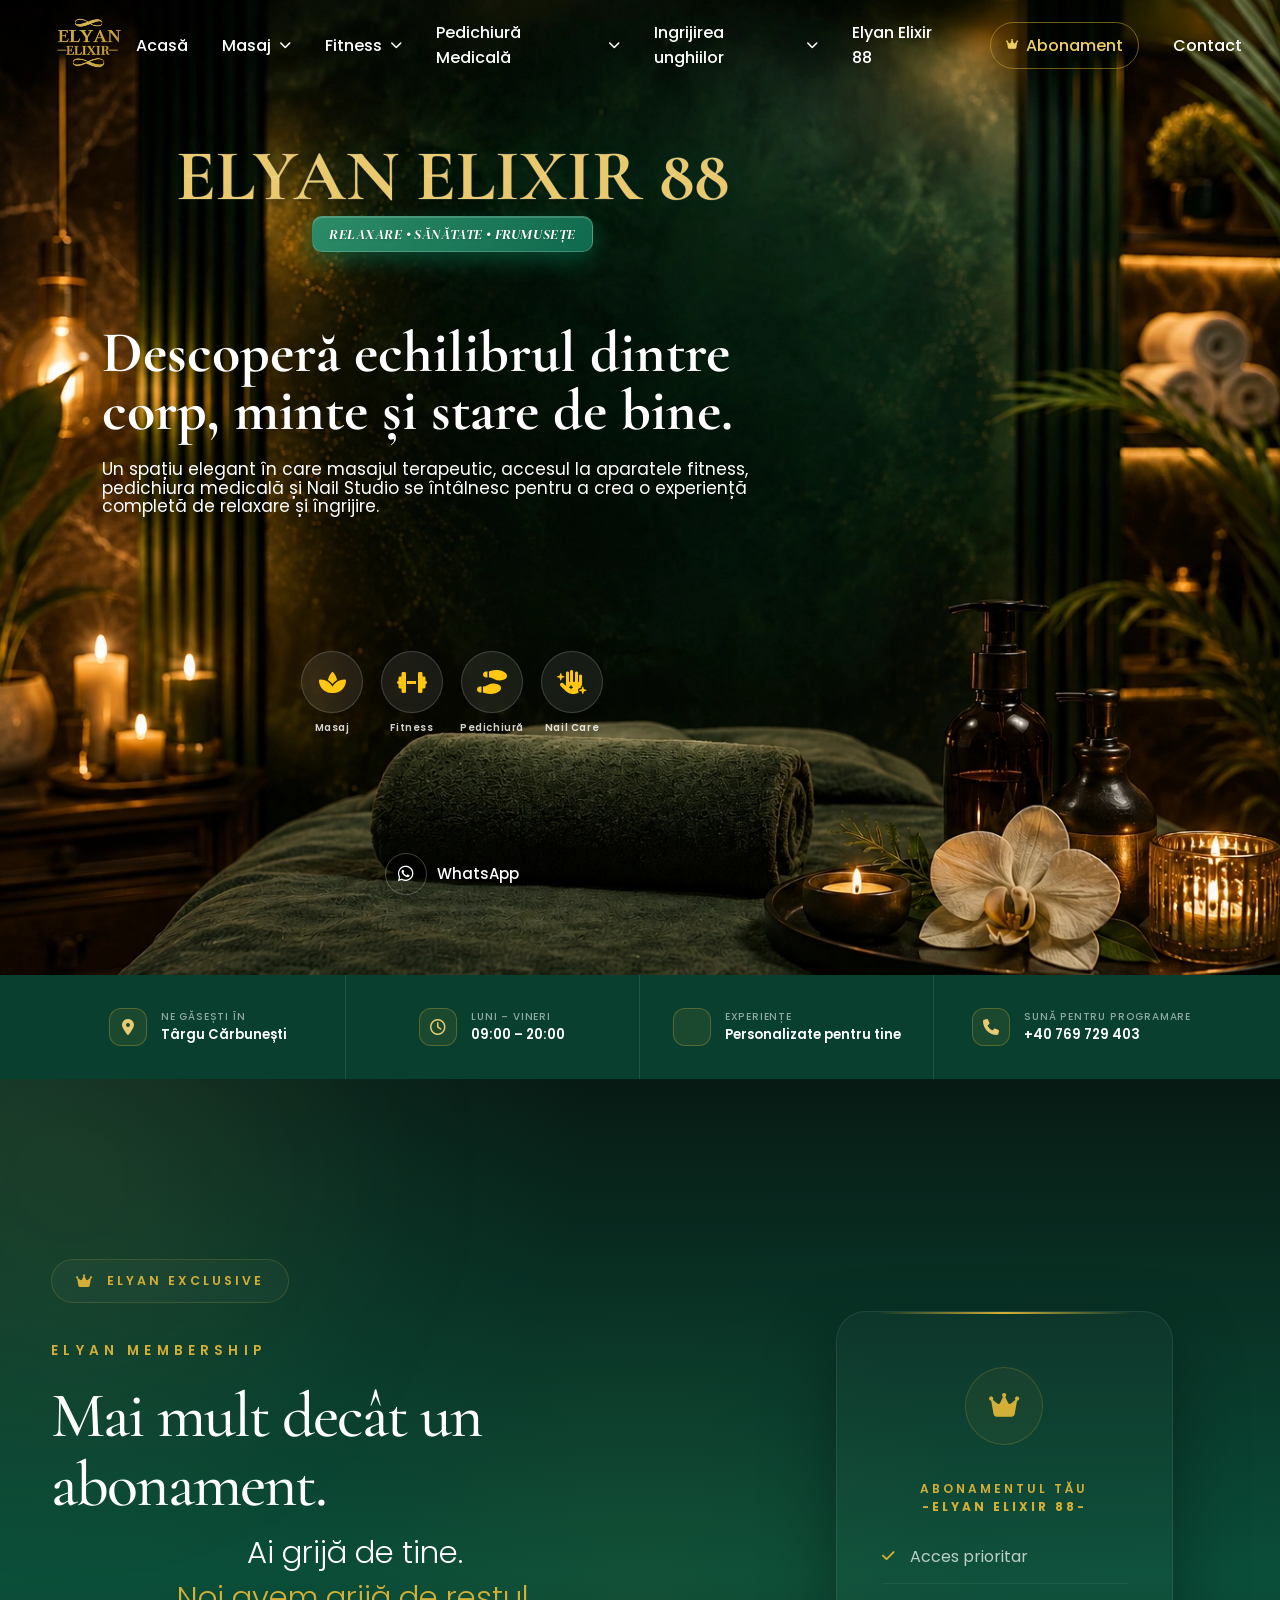
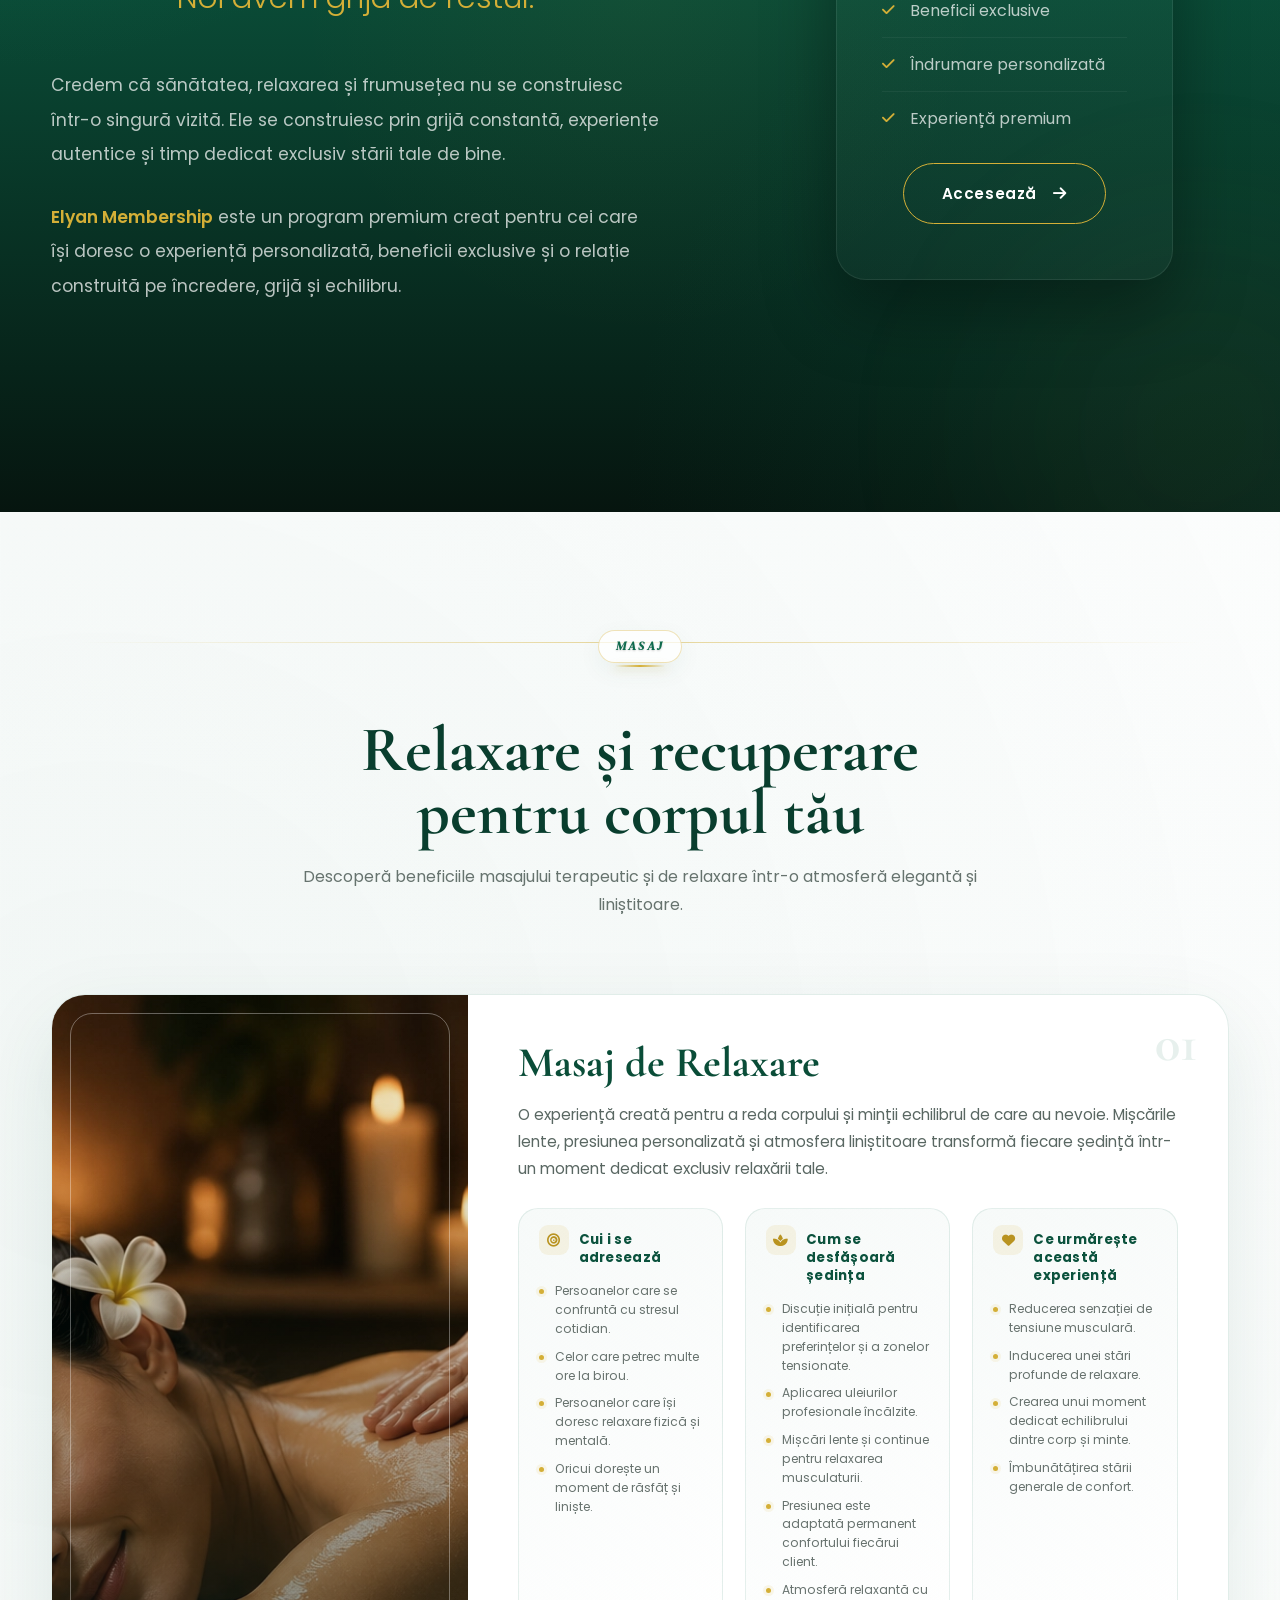
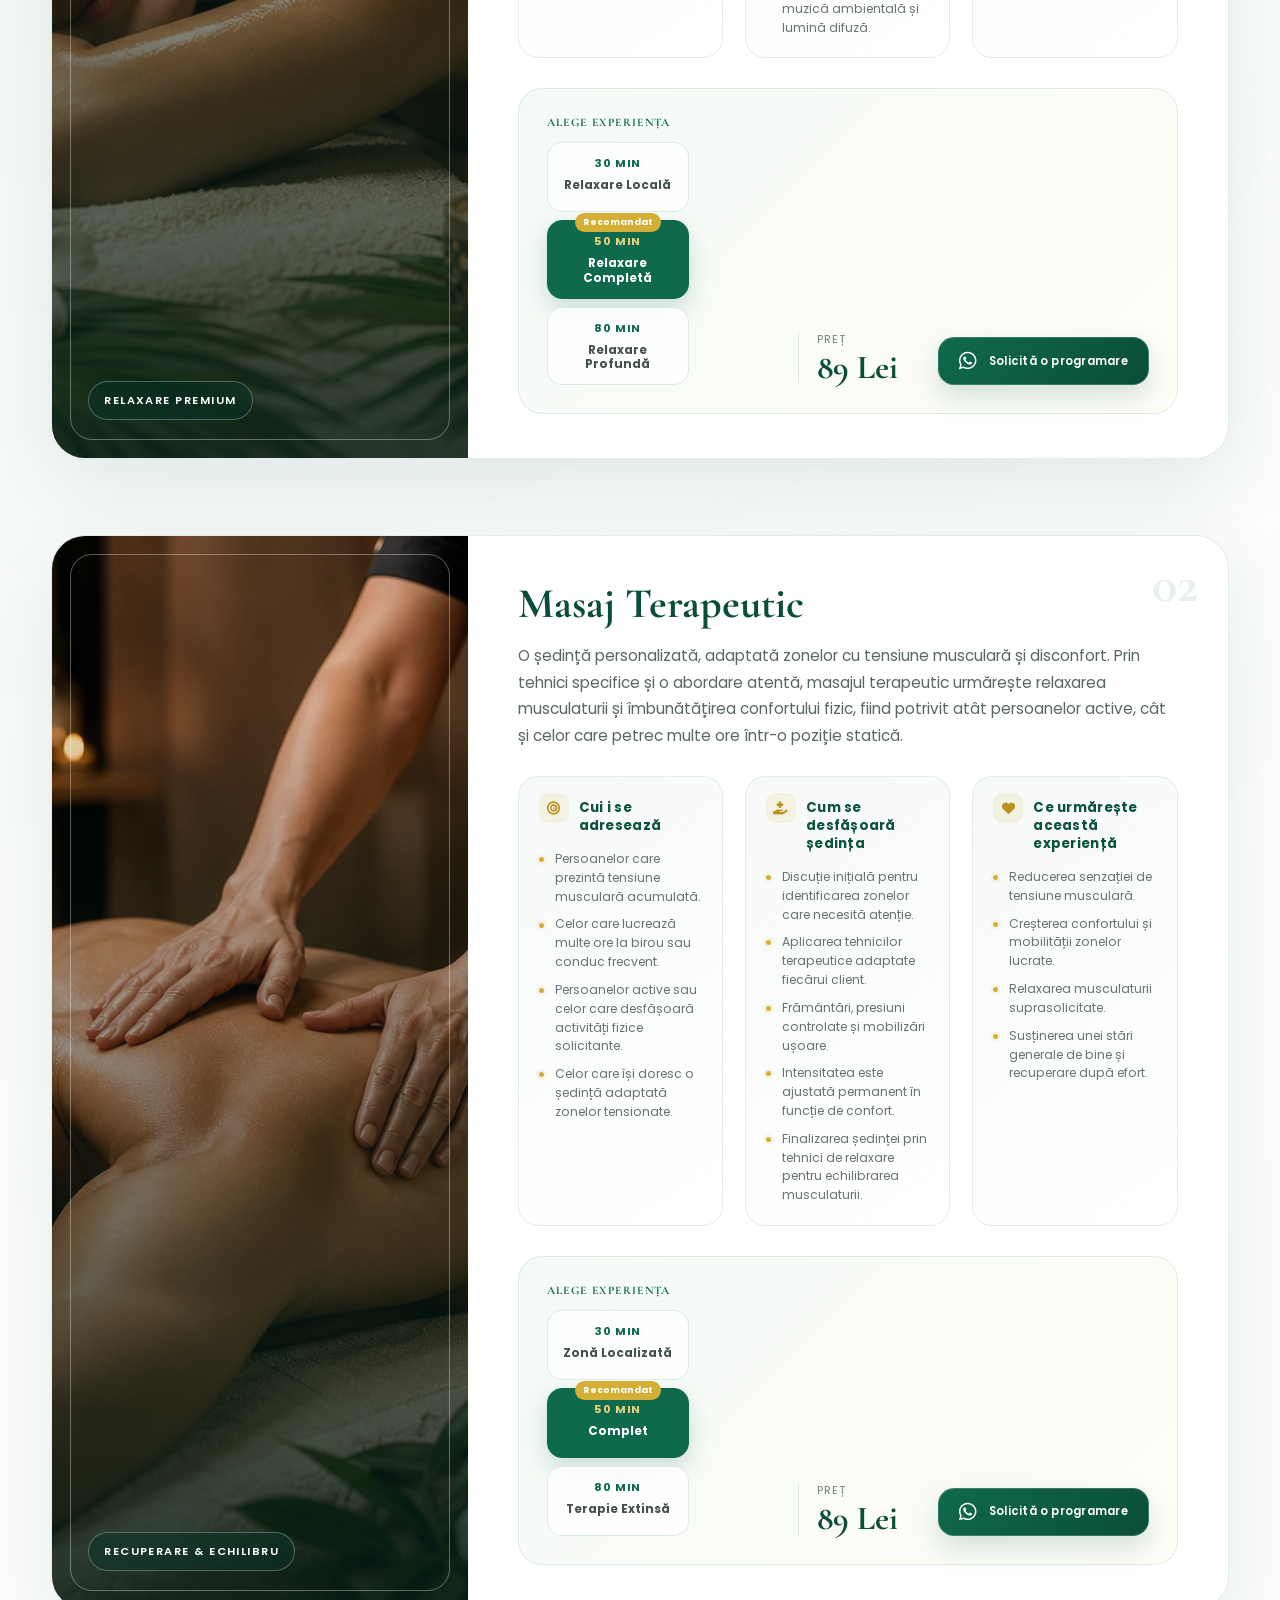
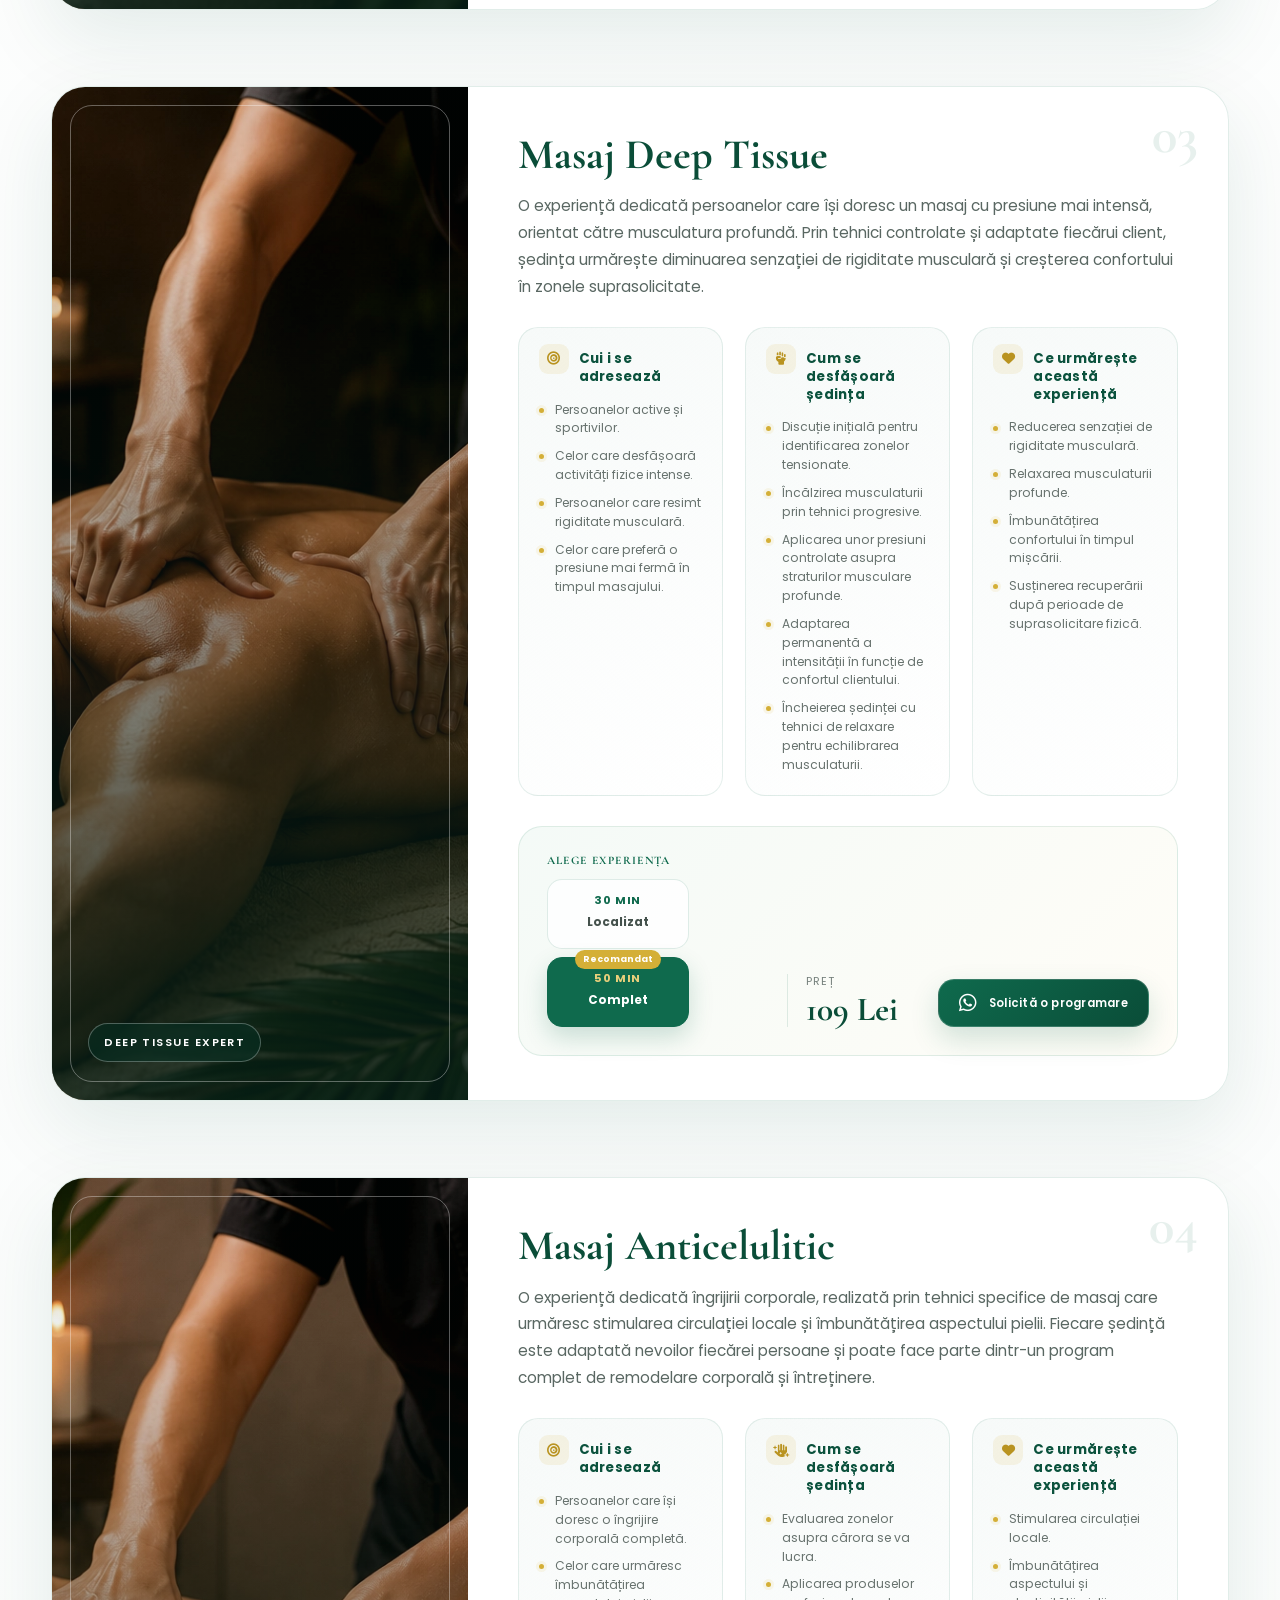
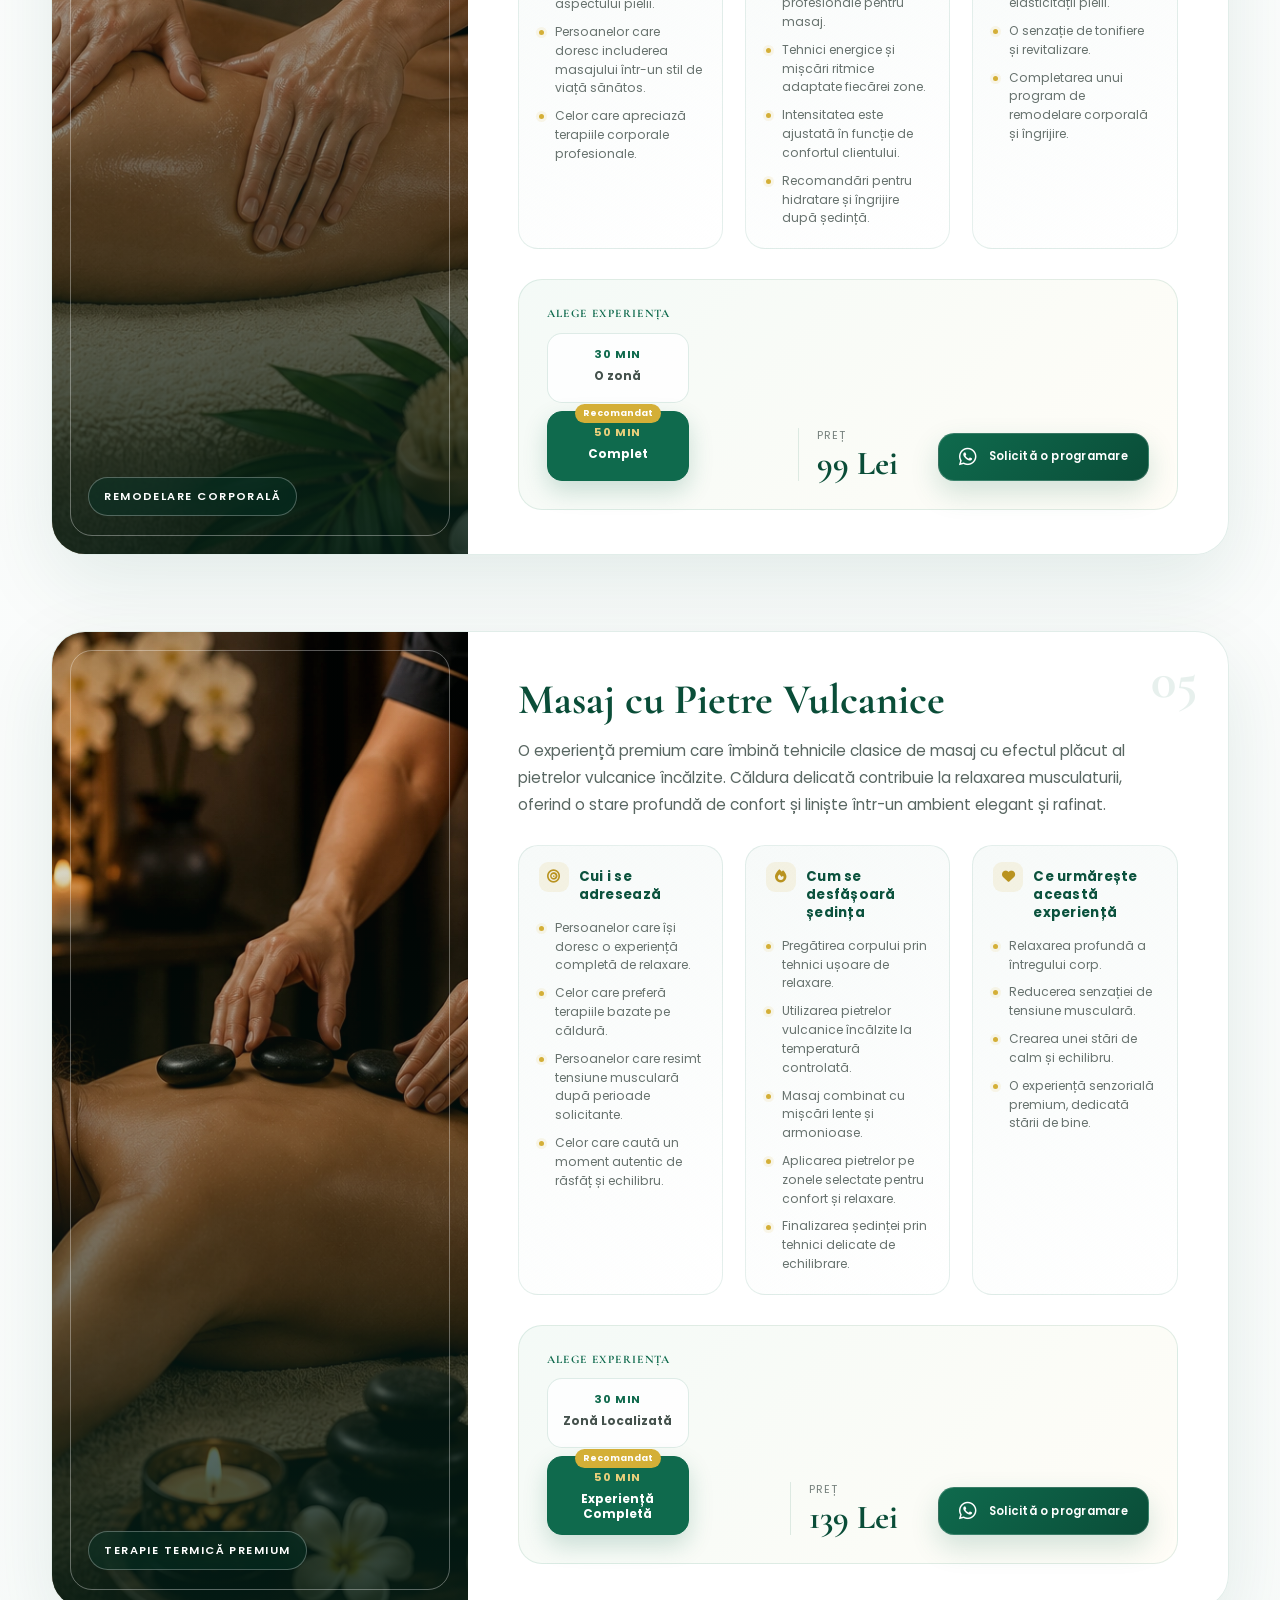
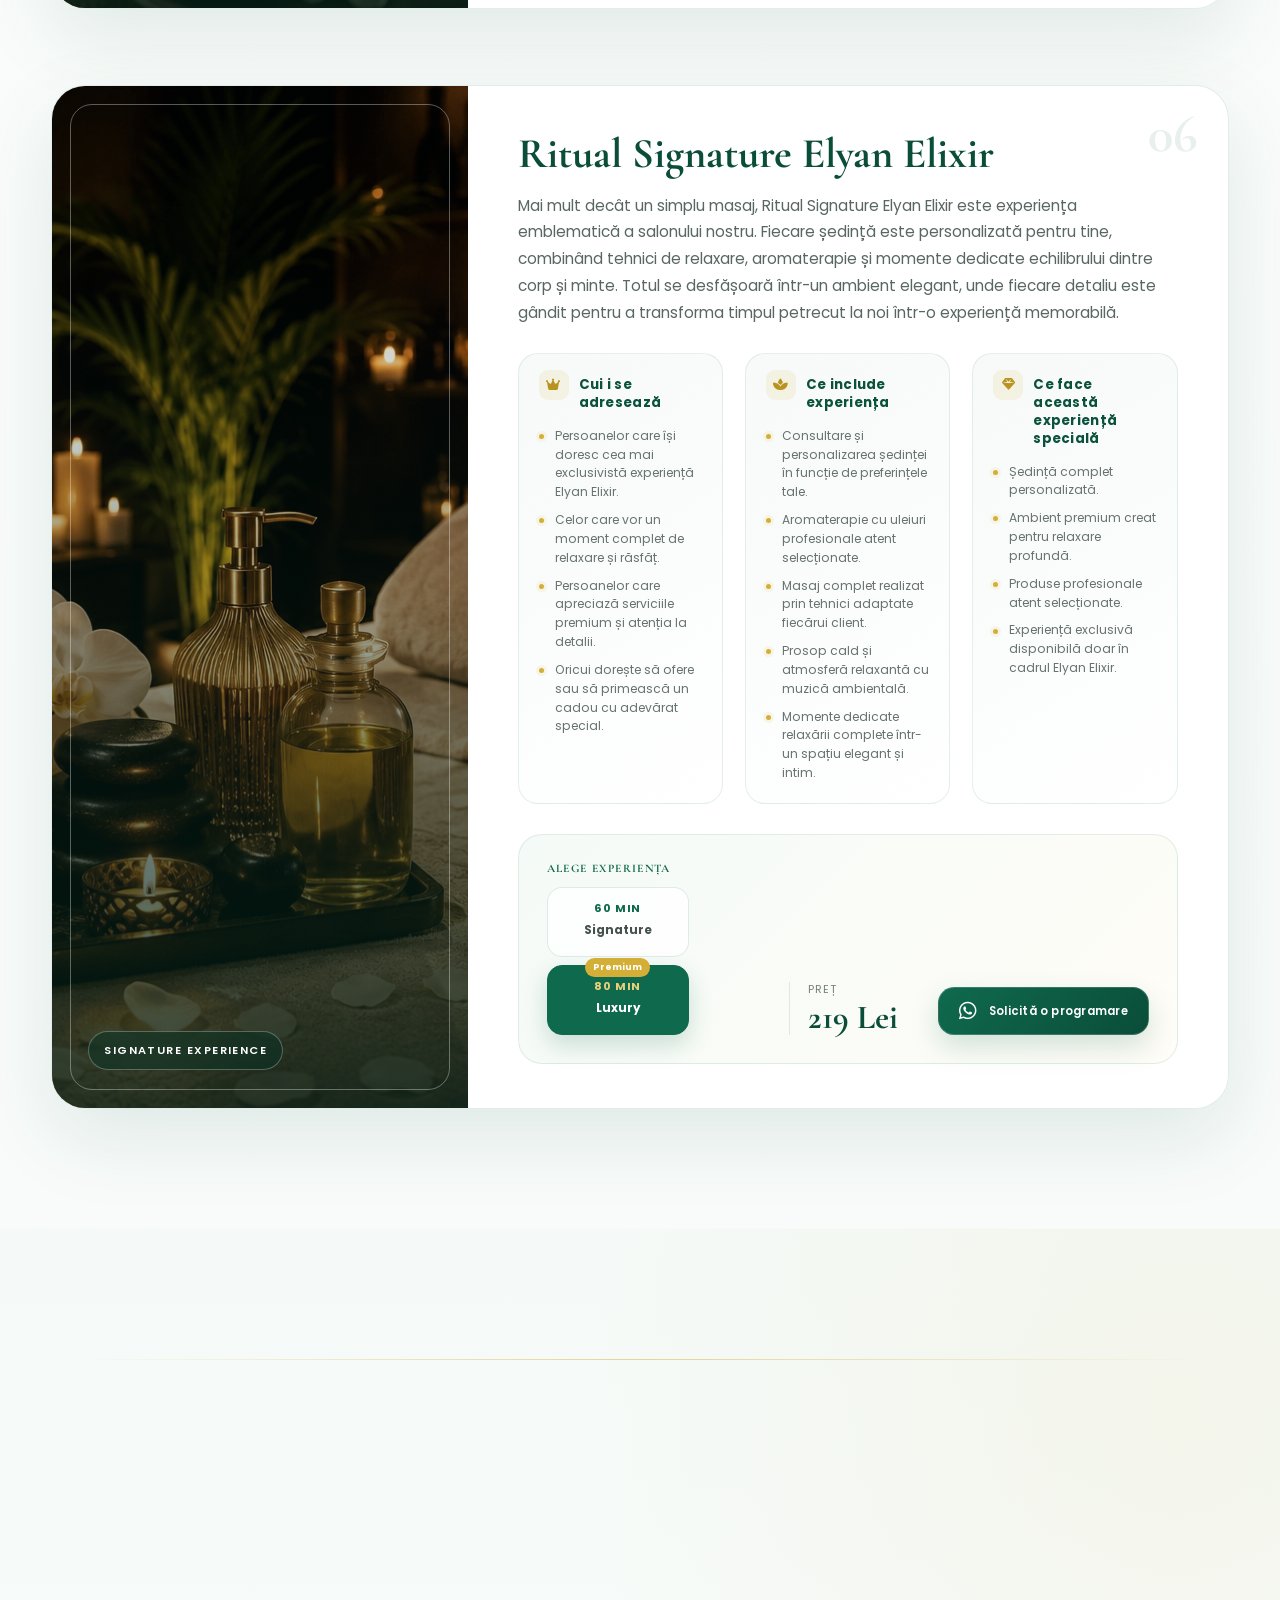
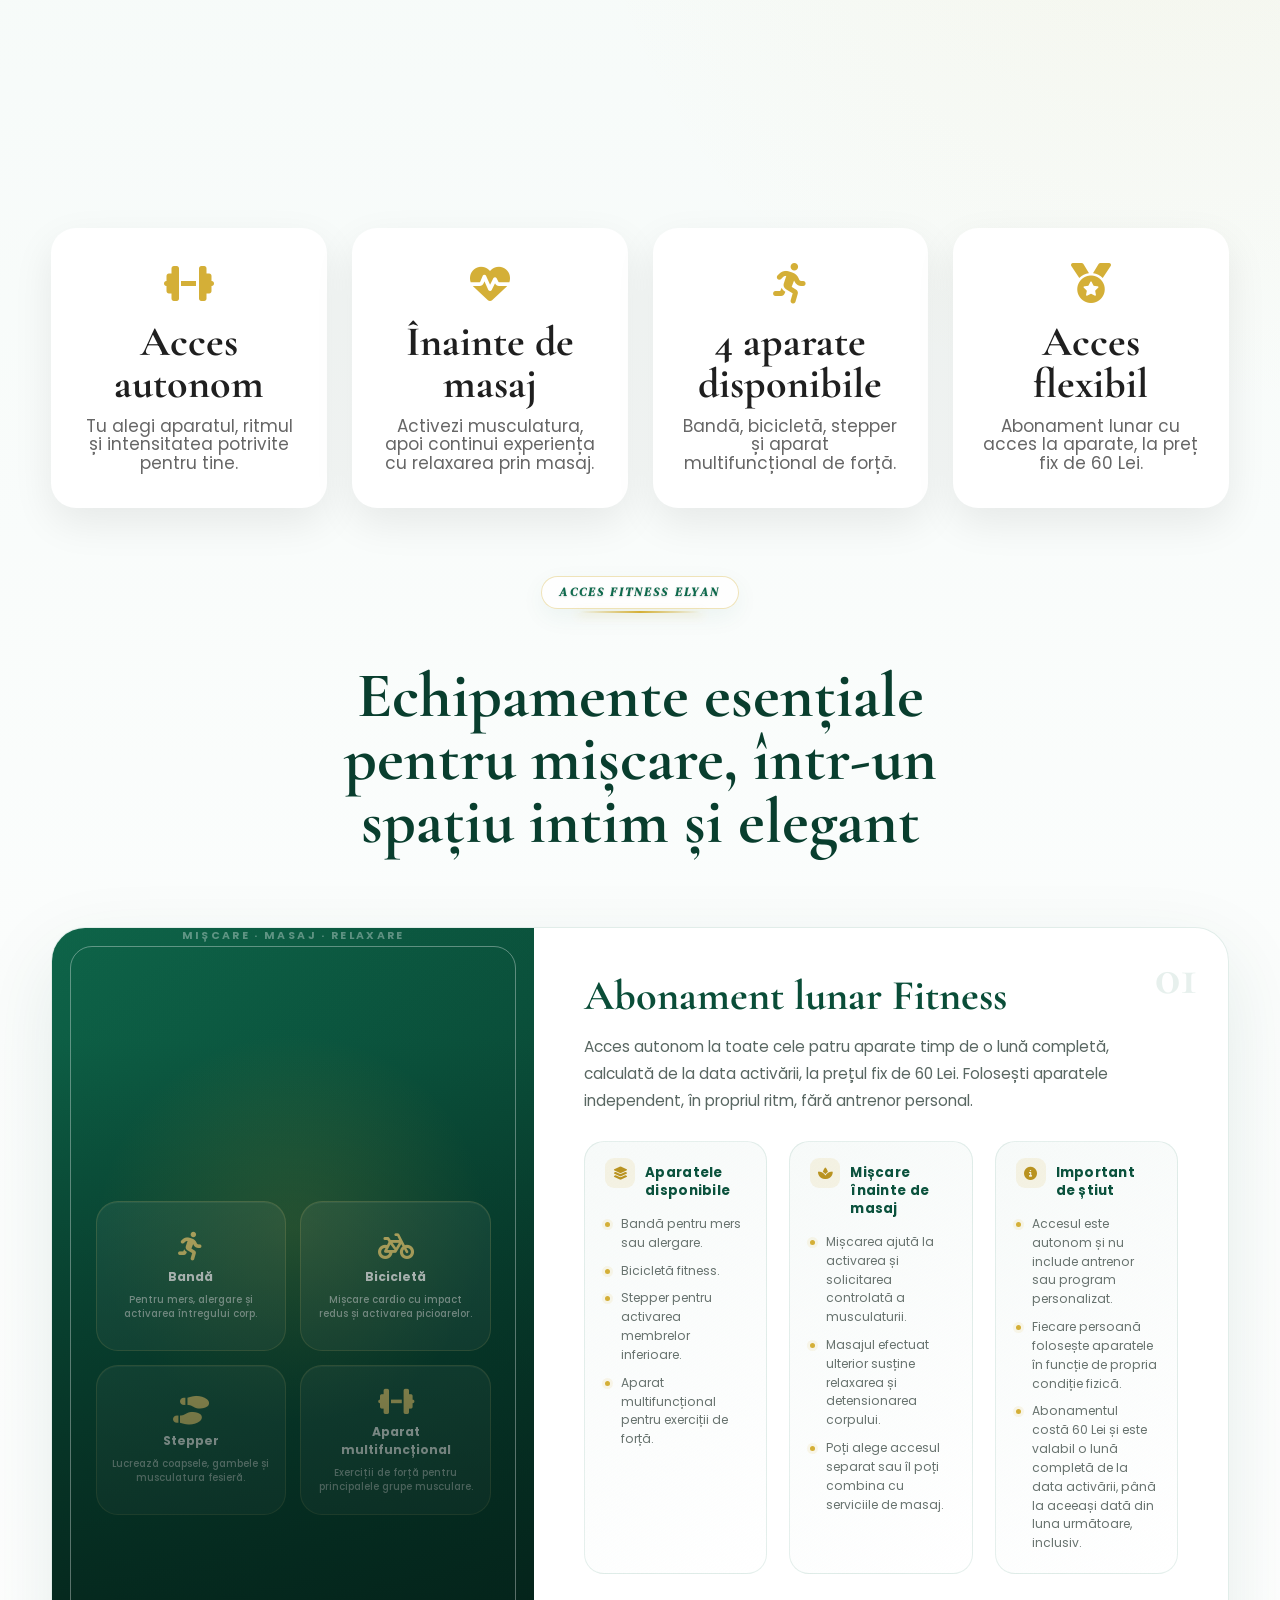
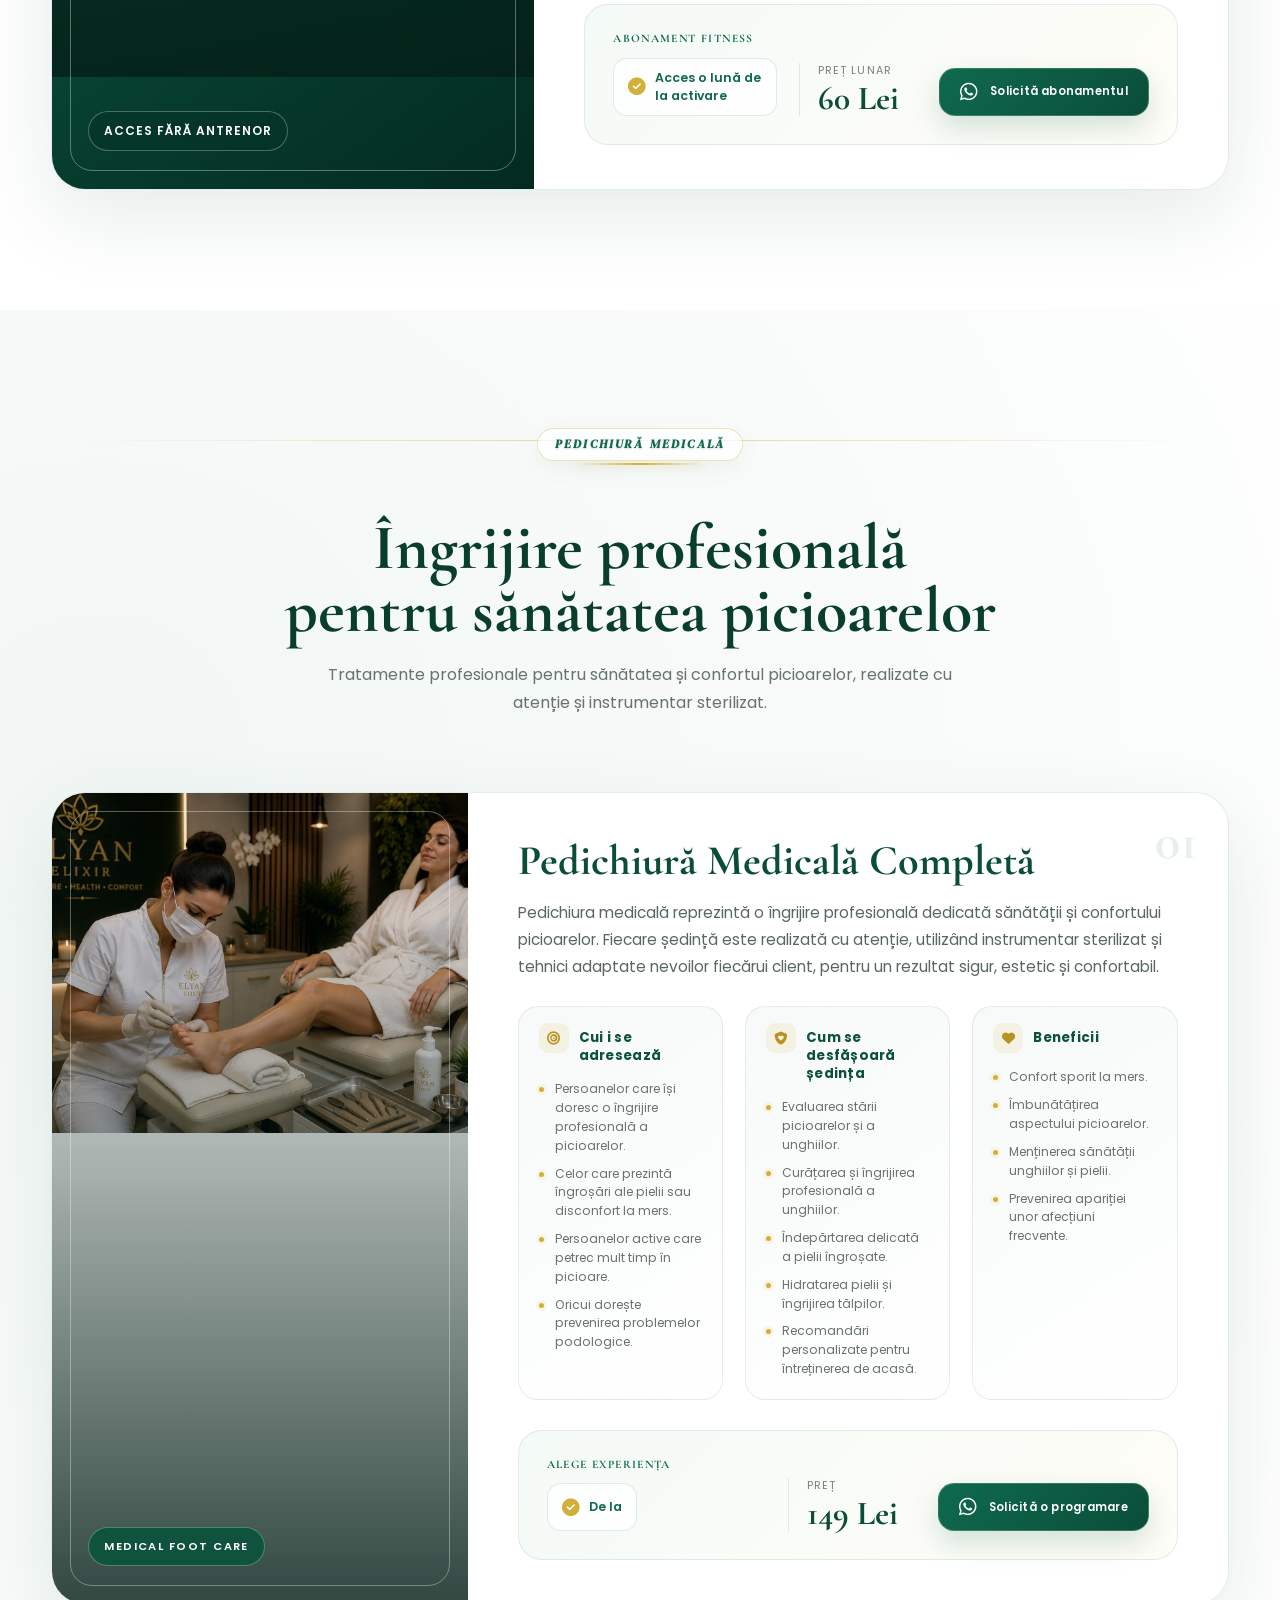
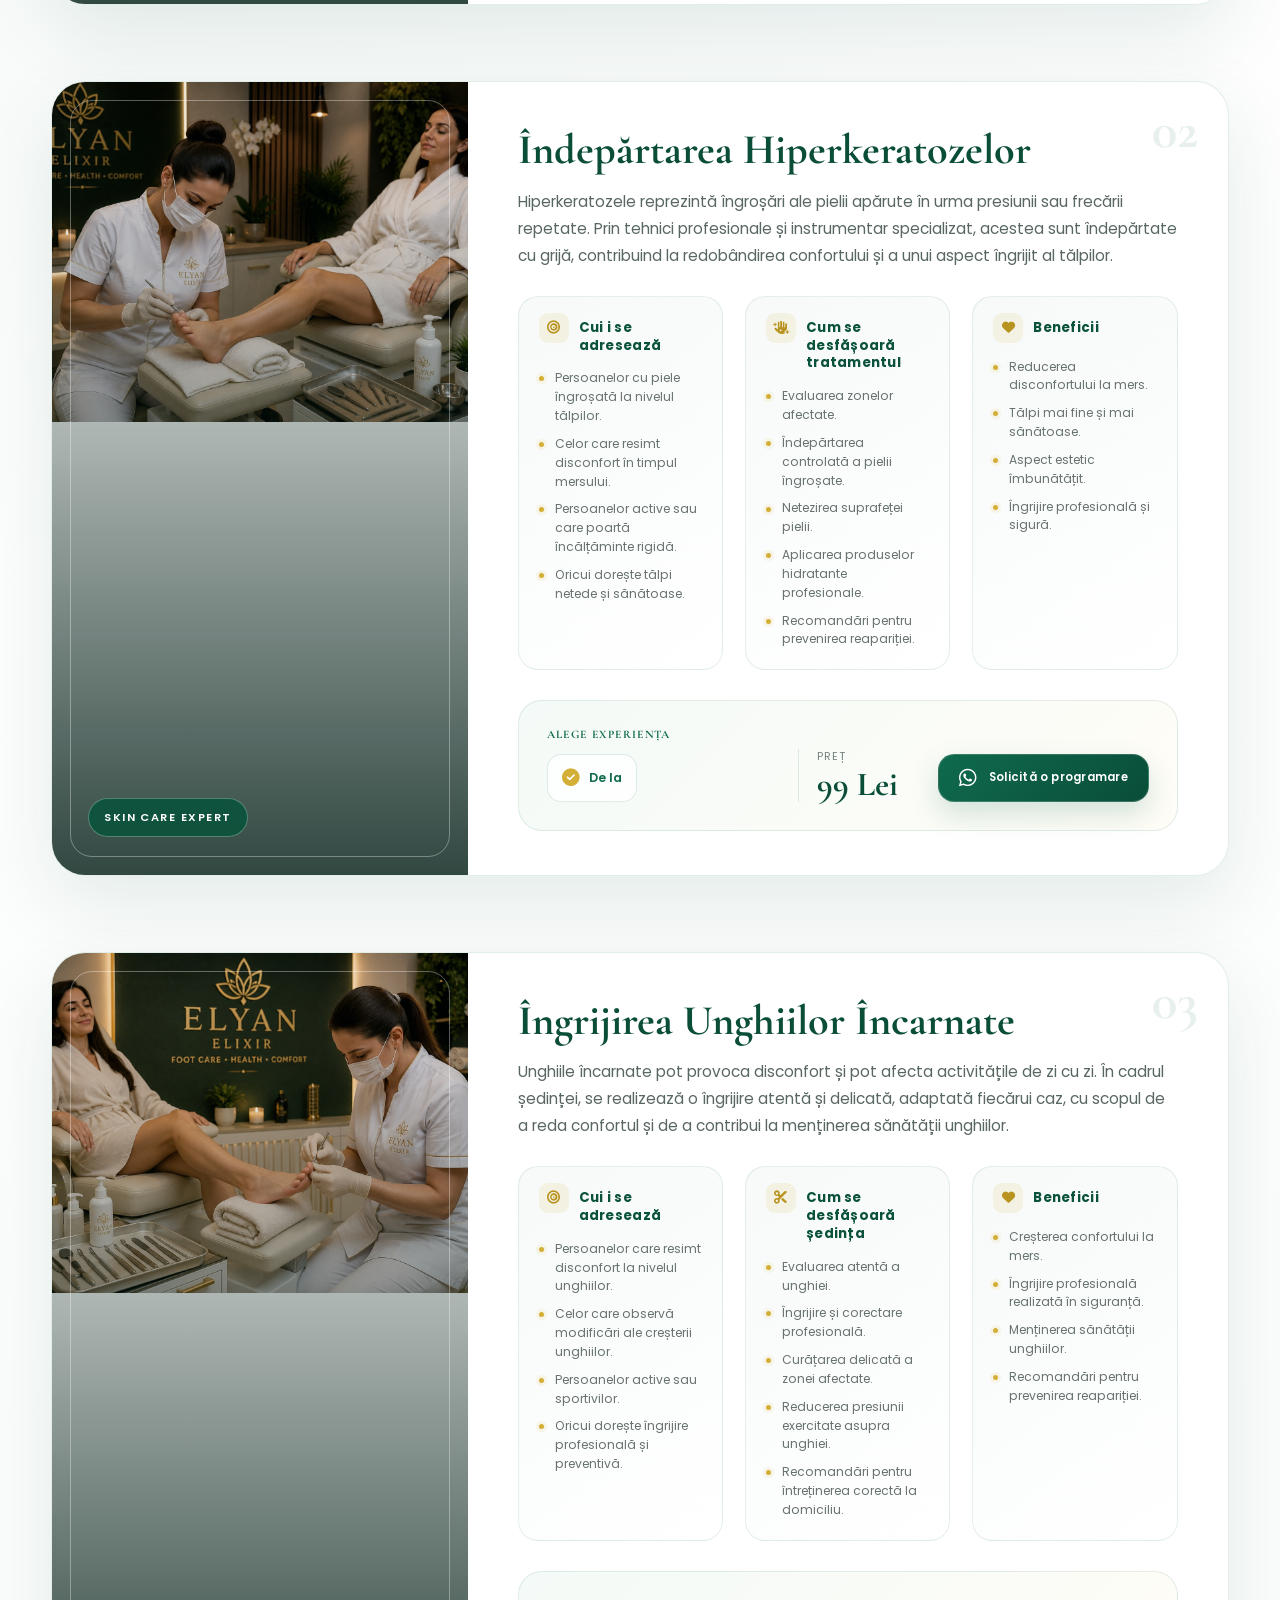
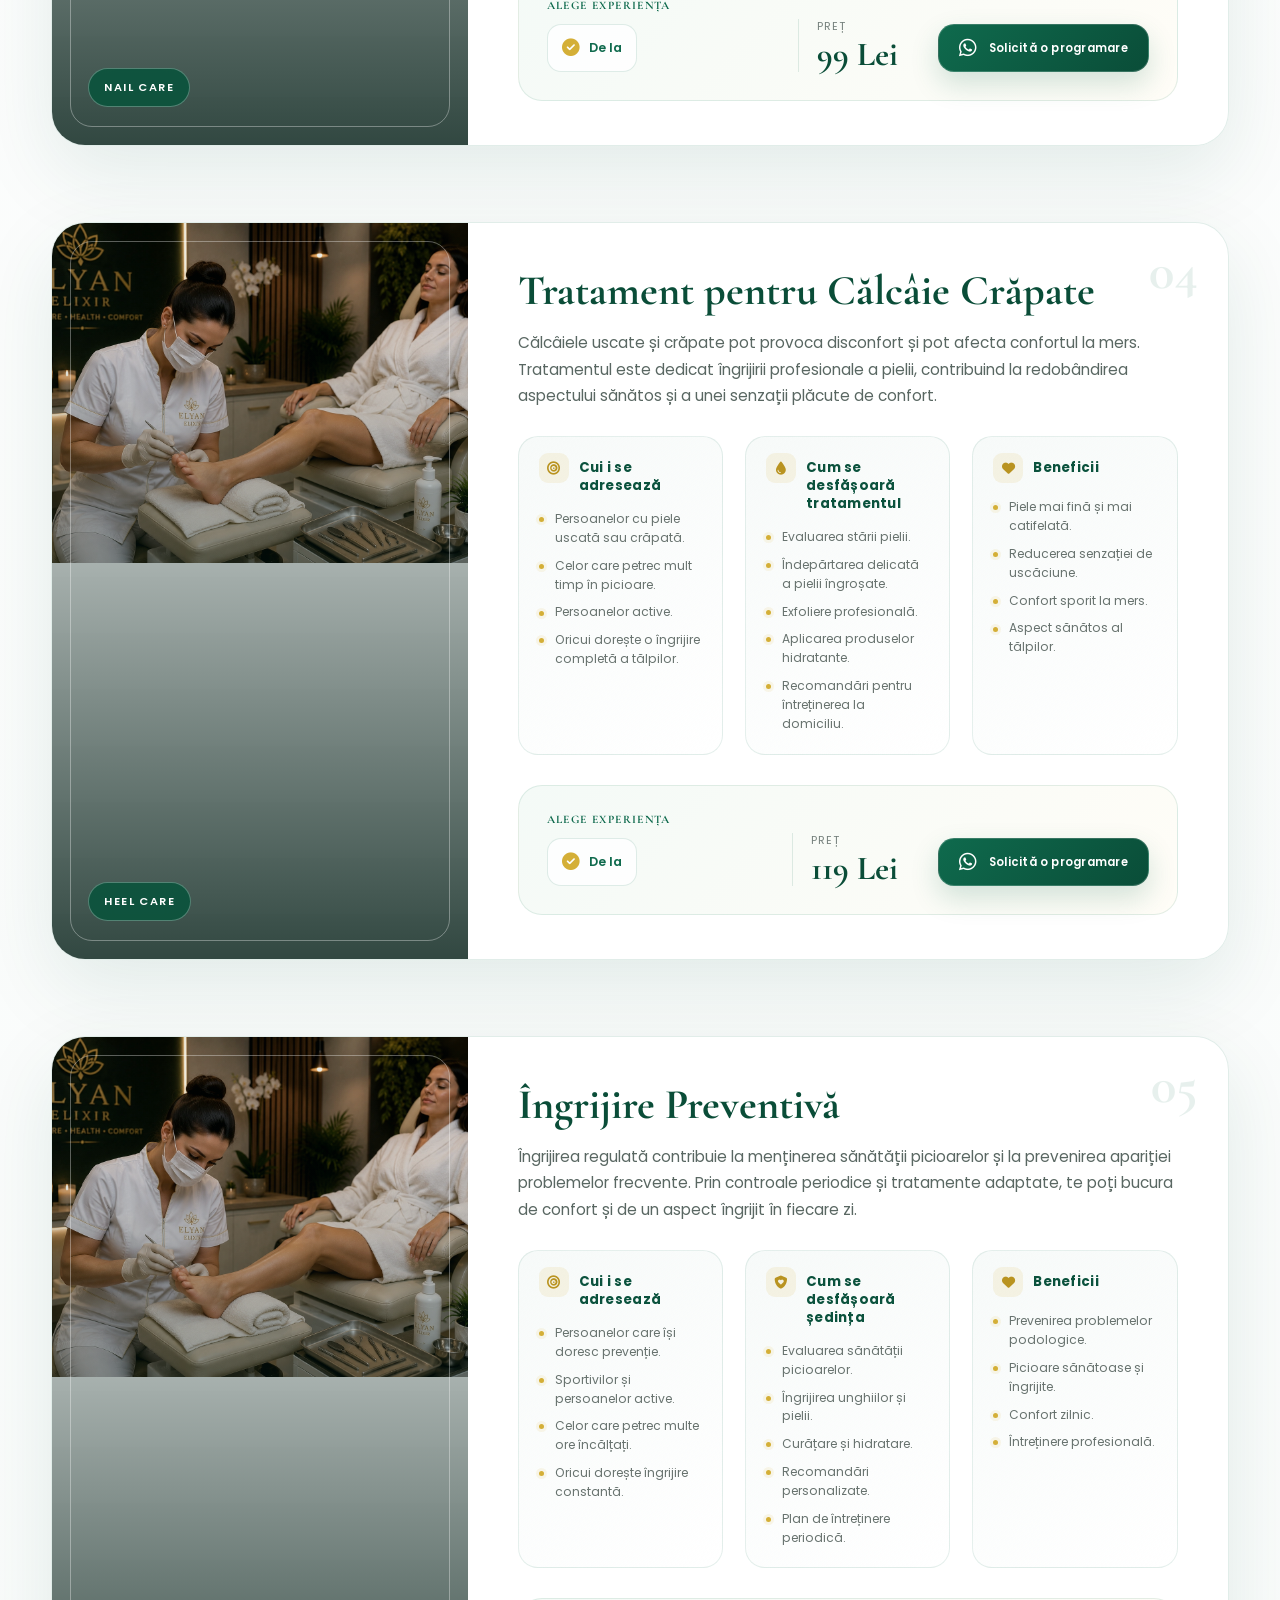
==== commit d079f137: "Add files via upload" ====
--- a/index.html
+++ b/index.html
@@ -59,6 +59,7 @@
             href="https://cdnjs.cloudflare.com/ajax/libs/font-awesome/6.7.2/css/all.min.css">
         <link rel="preload" as="image" href="images/hero1.webp">
         <link rel="stylesheet" href="style.css?v=20260915b">
+        <link rel="stylesheet" href="site-refresh.css?v=20260915">
         <link rel="preconnect" href="https://fonts.googleapis.com">
         <link rel="preconnect" href="https://fonts.gstatic.com" crossorigin>
         <link href="https://fonts.googleapis.com/css2?family=DM+Serif+Display:ital@0;1&family=Playwrite+DE+LA+Guides&family=Sekuya&display=swap" rel="stylesheet">
@@ -318,9 +319,13 @@
 
                     </li>
 
-                    <li>
-                        <a href="#despre">Elyan Elixir 88</a>
-                    </li>
+                    <li>
+                        <a href="#despre">Elyan Elixir 88</a>
+                    </li>
+
+                    <li>
+                        <a href="#membership" class="nav-membership"><i class="fa-solid fa-crown"></i> Abonament</a>
+                    </li>
 
                    
                     <li>
@@ -497,6 +502,7 @@
 
                 <span class="mobile-menu-eyebrow mobile-menu-eyebrow-secondary">Descoperă Elyan</span>
                 <div class="mobile-quick-links">
+                    <a href="#membership"><i class="fa-solid fa-crown"></i><span>Abonament</span></a>
                     <a href="#despre"><i class="fa-regular fa-gem"></i><span>Povestea noastră</span></a>
                     <a href="#echipa"><i class="fa-solid fa-people-group"></i><span>Echipa</span></a>
                     <a href="#contact"><i class="fa-solid fa-location-dot"></i><span>Contact</span></a>
@@ -3980,50 +3986,37 @@
     <!-- DESPRE -->
     <!-- ========================================================= -->
 
-    <section id="despre" class="section reveal">
+    <section id="despre" class="section about-modern reveal">
 
         <div class="container">
 
             <div class="section-title reveal">
 
-                <span>Povestea Elyan Elixir 88</span>
+                <span>Despre Elyan Elixir 88</span>
 
                 <h2>
 
-                    Un spațiu dedicat relaxării, sănătății și frumuseții
+                    Grijă pentru corp, într-un singur loc.
 
                 </h2>
 
                 <p>
 
-                    Fiecare detaliu al salonului nostru a fost gândit pentru a crea
-                    o experiență premium, într-un ambient elegant, liniștit și primitor.
+                    Am reunit servicii care se completează firesc, într-un ambient intim,
+                    calm și atent construit în Târgu Cărbunești.
 
                 </p>
 
             </div>
 
-            <div class="about-wrapper">
-
-                <div class="about-content">
-
-                    <p>
-
-                        La <strong>Elyan Elixir 88</strong>, credem că starea de bine începe
-                        din momentul în care pășești în salon. Am creat un spațiu modern,
-                        unde profesionalismul, atenția pentru detalii și atmosfera relaxantă
-                        se îmbină pentru a oferi fiecărui client o experiență memorabilă.
-
-                    </p>
-
-                    <p>
-
-                        Fie că alegi un masaj terapeutic, acces autonom la aparatele fitness,
-                        o pedichiură medicală sau un serviciu Nail Studio, fiecare vizită
-                        este realizată cu grijă, produse profesionale și pasiune pentru
-                        calitate.
-
-                    </p>
+            <div class="about-wrapper about-modern__layout">
+
+                <div class="about-content about-modern__content">
+
+                    <span class="about-modern__eyebrow">Experiența Elyan</span>
+                    <h3>Nu tratăm vizita ca pe o simplă programare.</h3>
+                    <p>O construim în jurul nevoilor tale: de la activarea corpului și relaxarea musculaturii, până la îngrijirea specializată a picioarelor și sănătatea unghiilor naturale.</p>
+                    <p>La <strong>Elyan Elixir 88</strong>, fiecare serviciu este oferit cu atenție, discreție și respect pentru confortul tău.</p>
 
                     <div class="about-features">
 
@@ -4031,23 +4024,23 @@
 
                             <i class="fa-solid fa-spa"></i>
 
-                            <span>Atmosferă elegantă și relaxantă</span>
+                            <span><strong>Masaj</strong><small>Relaxare și detensionare</small></span>
 
                         </div>
 
                         <div class="about-feature">
 
-                            <i class="fa-solid fa-award"></i>
-
-                            <span>Servicii realizate cu profesionalism</span>
+                            <i class="fa-solid fa-dumbbell"></i>
+
+                            <span><strong>Fitness autonom</strong><small>Mișcare în ritmul tău</small></span>
 
                         </div>
 
                         <div class="about-feature">
 
-                            <i class="fa-solid fa-gem"></i>
-
-                            <span>Produse premium și atenție la detalii</span>
+                            <i class="fa-solid fa-shoe-prints"></i>
+
+                            <span><strong>Pedichiură medicală</strong><small>Îngrijire specializată</small></span>
 
                         </div>
 
@@ -4055,27 +4048,17 @@
 
                             <i class="fa-solid fa-heart"></i>
 
-                            <span>Experiențe create pentru starea ta de bine</span>
+                            <span><strong>Healthy Nails</strong><small>Sănătatea unghiilor</small></span>
 
                         </div>
 
                     </div>
 
-                    <a class="primary-btn"
-
-                        target="_blank"
-
-                        href="https://wa.me/40769729403?text=Bună%20ziua!%20Aș%20dori%20mai%20multe%20informații%20despre%20serviciile%20Elyan%20Elixir%2088.">
-
-                        <i class="fa-brands fa-whatsapp"></i>
-
-                        Programează o vizită
-
-                    </a>
+                    <div class="about-modern__actions"><a class="primary-btn" target="_blank" rel="noopener noreferrer" href="https://wa.me/40769729403?text=Bună%20ziua!%20Aș%20dori%20mai%20multe%20informații%20despre%20serviciile%20Elyan%20Elixir%2088."><i class="fa-brands fa-whatsapp"></i> Programează o vizită</a><a class="about-membership-link" href="membership.html"><i class="fa-solid fa-crown"></i> Creează un abonament</a></div>
 
                 </div>
 
-                <div class="about-image">
+                <div class="about-image about-modern__image">
 
         <img src="images/receptie.webp"
             alt="Recepția Elyan Elixir 88">
@@ -4086,9 +4069,9 @@
 
             <div>
 
-                <strong>Elyan Elixir 88</strong>
-
-                <span>Relaxare • Sănătate • Frumusețe</span>
+                <strong>Un ritual al stării de bine</strong>
+
+                <span>Strada Gării 24 · Târgu Cărbunești</span>
 
             </div>
 
@@ -4220,89 +4203,18 @@
         <!-- FOOTER -->
         <!-- ========================================================= -->
 
-    <footer>
-
-        <div class="container footer-container">
-            <div class="footer-brand">
-                <img src="images/logo.png" alt="Elyan Elixir">
-                <p>
-                    Relaxare • Sănătate • Frumusețe
-                </p>
-            </div>
-
-            <div class="footer-column">
-                <h3>Servicii</h3>
-                <a href="#massage">Masaj</a>
-                <a href="#fitness">Fitness</a>
-                <a href="#pedichiura">Pedichiură Medicală</a>
-                <a href="#nails">Nail Studio</a>
-            </div>
-
-            <div class="footer-column">
-                <h3>Contact</h3>
-                <a href="tel:+40769729403">
-                    +40 769 729 403
-                </a>
-
-                <a href="mailto:elyanelixir88@gmail.com">
-                    elyanelixir88@gmail.com
-                </a>
-
-                <a href="https://www.google.com/maps/place/Strada+G%C4%83rii+24,+215500+T%C3%A2rgu+C%C4%83rbune%C8%99ti/"
-                target="_blank">
-                Strada Gării 24, Târgu Cărbunești
-                </a>
-
-            </div>
-
-            <div class="footer-column">
-
-                <h3>Program</h3>
-
-                <p>Luni - Vineri</p>
-                <p>09:00 - 20:00</p>
-
-                <p>Weekend</p>
-                <p>09:00 - 16:00</p>
-
-
-            </div>
-
-        </div>
-
-        <div class="footer-bottom">
-
-            <div class="footer-social">
-
-                <a href="https://wa.me/40769729403">
-
-                    <i class="fa-brands fa-whatsapp"></i>
-
-                </a>
-
-            </div>
-
-            <p>
-
-                © 2026 Elyan Elixir • Toate drepturile rezervate.
-
-            </p>
-
-            <p>
-
-                Website realizat de
-
-                <a href="https://www.facebook.com/profile.php?id=61581191760121"
-                target="_blank">
-
-                    Madalin Glavan
-
-                </a>
-
-            </p>
-
-        </div>
-
+    <footer class="site-footer">
+        <div class="container footer-cta">
+            <div><span>Experiența ta, în ritmul tău</span><h2>Pregătit să ai grijă de tine?</h2><p>Alege o programare individuală sau construiește abonamentul potrivit pentru tine.</p></div>
+            <div class="footer-cta__actions"><a href="membership.html"><i class="fa-solid fa-crown"></i> Creează abonamentul</a><a href="https://wa.me/40769729403?text=Bună%20ziua!%20Aș%20dori%20o%20programare." target="_blank" rel="noopener noreferrer"><i class="fa-brands fa-whatsapp"></i> Scrie-ne pe WhatsApp</a></div>
+        </div>
+        <div class="container footer-container">
+            <div class="footer-brand"><img src="images/logo.png" alt="Elyan Elixir 88"><p>Un spațiu dedicat relaxării, mișcării și îngrijirii, în inima orașului Târgu Cărbunești.</p><a class="footer-location" href="https://www.google.com/maps/place/Strada+G%C4%83rii+24,+215500+T%C3%A2rgu+C%C4%83rbune%C8%99ti/" target="_blank" rel="noopener noreferrer"><i class="fa-solid fa-location-dot"></i> Strada Gării 24</a></div>
+            <div class="footer-column"><h3>Experiențe</h3><a href="#massage">Masaj</a><a href="#fitness">Abonament Fitness</a><a href="#pedichiura">Pedichiură Medicală</a><a href="#nails">Healthy Nails</a></div>
+            <div class="footer-column"><h3>Descoperă</h3><a href="#membership">Elyan Membership</a><a href="membership.html">Configurator abonament</a><a href="#despre">Despre noi</a><a href="#contact">Contact</a></div>
+            <div class="footer-column footer-contact-column"><h3>Contact & program</h3><a href="tel:+40769729403"><i class="fa-solid fa-phone"></i> +40 769 729 403</a><a href="mailto:elyanelixir88@gmail.com"><i class="fa-regular fa-envelope"></i> elyanelixir88@gmail.com</a><div class="footer-hours"><span><small>Luni – Vineri</small><strong>09:00 – 20:00</strong></span><span><small>Weekend</small><strong>09:00 – 16:00</strong></span></div></div>
+        </div>
+        <div class="container footer-bottom"><p>© 2026 Elyan Elixir 88. Toate drepturile rezervate.</p><span>Relaxare <i></i> Sănătate <i></i> Frumusețe</span><p>Website realizat de <a href="https://www.facebook.com/profile.php?id=61581191760121" target="_blank" rel="noopener noreferrer">Madalin Glavan</a></p></div>
     </footer>
         <a class="mobile-booking-bar"
             href="https://wa.me/40769729403?text=Bună!%20Aș%20dori%20o%20programare."
--- a/site-refresh.css
+++ b/site-refresh.css
@@ -0,0 +1 @@
+.nav-membership{display:flex!important;align-items:center;gap:7px;padding:10px 15px!important;border:1px solid rgba(212,175,55,.52);border-radius:999px;color:#f0cf62!important}.nav-membership i{font-size:.7rem}.about-modern{background:radial-gradient(circle at 8% 20%,rgba(212,175,55,.09),transparent 24%),linear-gradient(180deg,#f7fbf9,#fff)}.about-modern__layout{align-items:stretch;gap:58px}.about-modern__content{display:flex;flex-direction:column;justify-content:center;padding:34px 0}.about-modern__eyebrow{color:var(--gold);font-size:.7rem;font-weight:700;letter-spacing:.18em;text-transform:uppercase}.about-modern__content h3{max-width:620px;margin:12px 0 20px;color:#073b2d;font:700 clamp(2.25rem,4vw,4rem)/.98 var(--heading);text-wrap:balance}.about-modern__content>p{max-width:650px;color:#65736e;font-size:.94rem;line-height:1.8}.about-modern .about-features{grid-template-columns:1fr 1fr;gap:10px;margin:26px 0}.about-modern .about-feature{min-height:84px;display:grid;grid-template-columns:42px 1fr;align-items:center;gap:12px;padding:14px;border:1px solid rgba(15,106,77,.09);border-radius:16px;background:#fff;box-shadow:0 10px 28px rgba(7,59,45,.05)}.about-modern .about-feature i{display:grid;place-items:center;width:42px;height:42px;margin:0;border-radius:12px;background:rgba(15,106,77,.08);color:#0f6a4d}.about-modern .about-feature span{display:grid;gap:2px}.about-modern .about-feature strong{color:#173b2f;font-size:.76rem}.about-modern .about-feature small{color:#7a8580;font-size:.63rem}.about-modern__actions{display:flex;align-items:center;gap:12px;flex-wrap:wrap}.about-modern__actions .primary-btn{margin:0}.about-membership-link{display:inline-flex;align-items:center;gap:8px;min-height:52px;padding:0 19px;border:1px solid rgba(212,175,55,.48);border-radius:14px;color:#0f6a4d;font-size:.76rem;font-weight:700;text-decoration:none}.about-membership-link i{color:#b9911e}.about-modern__image{min-height:650px}.about-modern__image img{height:100%;object-fit:cover}.site-footer{position:relative;padding-top:0;background:radial-gradient(circle at 12% 80%,rgba(212,175,55,.12),transparent 25%),#032a20;color:#fff}.footer-cta{position:relative;display:flex;align-items:center;justify-content:space-between;gap:30px;padding:42px 48px;border-radius:0 0 28px 28px;background:linear-gradient(115deg,#0f6a4d,#0a4d38);box-shadow:0 22px 50px rgba(0,0,0,.18)}.footer-cta span{color:#efd477;font-size:.68rem;font-weight:700;letter-spacing:.16em;text-transform:uppercase}.footer-cta h2{margin:6px 0;color:#fff;font:700 clamp(2rem,4vw,3.4rem)/1 var(--heading)}.footer-cta p{margin:0;color:rgba(255,255,255,.65);font-size:.78rem}.footer-cta__actions{display:flex;gap:10px;flex-wrap:wrap}.footer-cta__actions a{display:inline-flex;align-items:center;gap:9px;min-height:50px;padding:0 17px;border:1px solid rgba(239,212,119,.34);border-radius:13px;color:#fff;font-size:.72rem;font-weight:700;text-decoration:none}.footer-cta__actions a:first-child{background:#d4af37;color:#063b2e}.site-footer .footer-container{grid-template-columns:1.3fr .7fr .8fr 1.15fr;gap:45px;padding-top:62px;padding-bottom:46px}.site-footer .footer-brand img{width:78px}.site-footer .footer-brand p{max-width:300px;margin:18px 0;color:rgba(255,255,255,.57);font-size:.75rem;line-height:1.7}.footer-location{display:inline-flex!important;align-items:center;gap:8px;color:#efd477!important;font-size:.72rem!important}.site-footer .footer-column h3{margin-bottom:18px;color:#fff;font-size:.73rem;letter-spacing:.12em;text-transform:uppercase}.site-footer .footer-column a{margin-bottom:10px;color:rgba(255,255,255,.62);font-size:.72rem}.footer-contact-column a{display:flex!important;align-items:center;gap:9px}.footer-contact-column a i{width:16px;color:#efd477}.footer-hours{display:grid;gap:9px;margin-top:16px;padding-top:16px;border-top:1px solid rgba(255,255,255,.1)}.footer-hours span{display:flex;justify-content:space-between;gap:12px}.footer-hours small{color:rgba(255,255,255,.47);font-size:.65rem}.footer-hours strong{color:#fff;font-size:.68rem}.site-footer .footer-bottom{display:flex;align-items:center;justify-content:space-between;gap:20px;padding:21px 0;border-top:1px solid rgba(255,255,255,.1);background:transparent}.site-footer .footer-bottom p,.site-footer .footer-bottom>span{margin:0;color:rgba(255,255,255,.43);font-size:.62rem}.site-footer .footer-bottom>span{display:flex;align-items:center;gap:8px}.site-footer .footer-bottom>span i{width:3px;height:3px;border-radius:50%;background:#d4af37}.site-footer .footer-bottom a{color:#efd477}@media(max-width:1020px){.site-footer .footer-container{grid-template-columns:1.25fr 1fr 1fr}.footer-contact-column{grid-column:1/-1}.footer-hours{max-width:450px}.about-modern__layout{gap:32px}}@media(max-width:768px){.about-modern__layout{display:flex;flex-direction:column-reverse}.about-modern__content{padding:0}.about-modern__image{min-height:390px}.about-modern .about-features{grid-template-columns:1fr 1fr}.footer-cta{align-items:flex-start;flex-direction:column;padding:32px 24px;border-radius:0 0 22px 22px}.site-footer .footer-container{grid-template-columns:1fr 1fr;padding-top:45px}.site-footer .footer-brand{grid-column:1/-1;align-items:flex-start;text-align:left}.site-footer .footer-bottom{flex-direction:column;text-align:center}}@media(max-width:480px){.about-modern .about-features{grid-template-columns:1fr}.about-modern__actions{display:grid}.about-modern__actions a{width:100%;justify-content:center}.about-modern__image{min-height:330px}.site-footer .footer-container{grid-template-columns:1fr;gap:28px}.site-footer .footer-brand,.footer-contact-column{grid-column:auto}.footer-cta__actions{display:grid;width:100%}.footer-cta__actions a{justify-content:center}.site-footer .footer-bottom>span{display:none}}
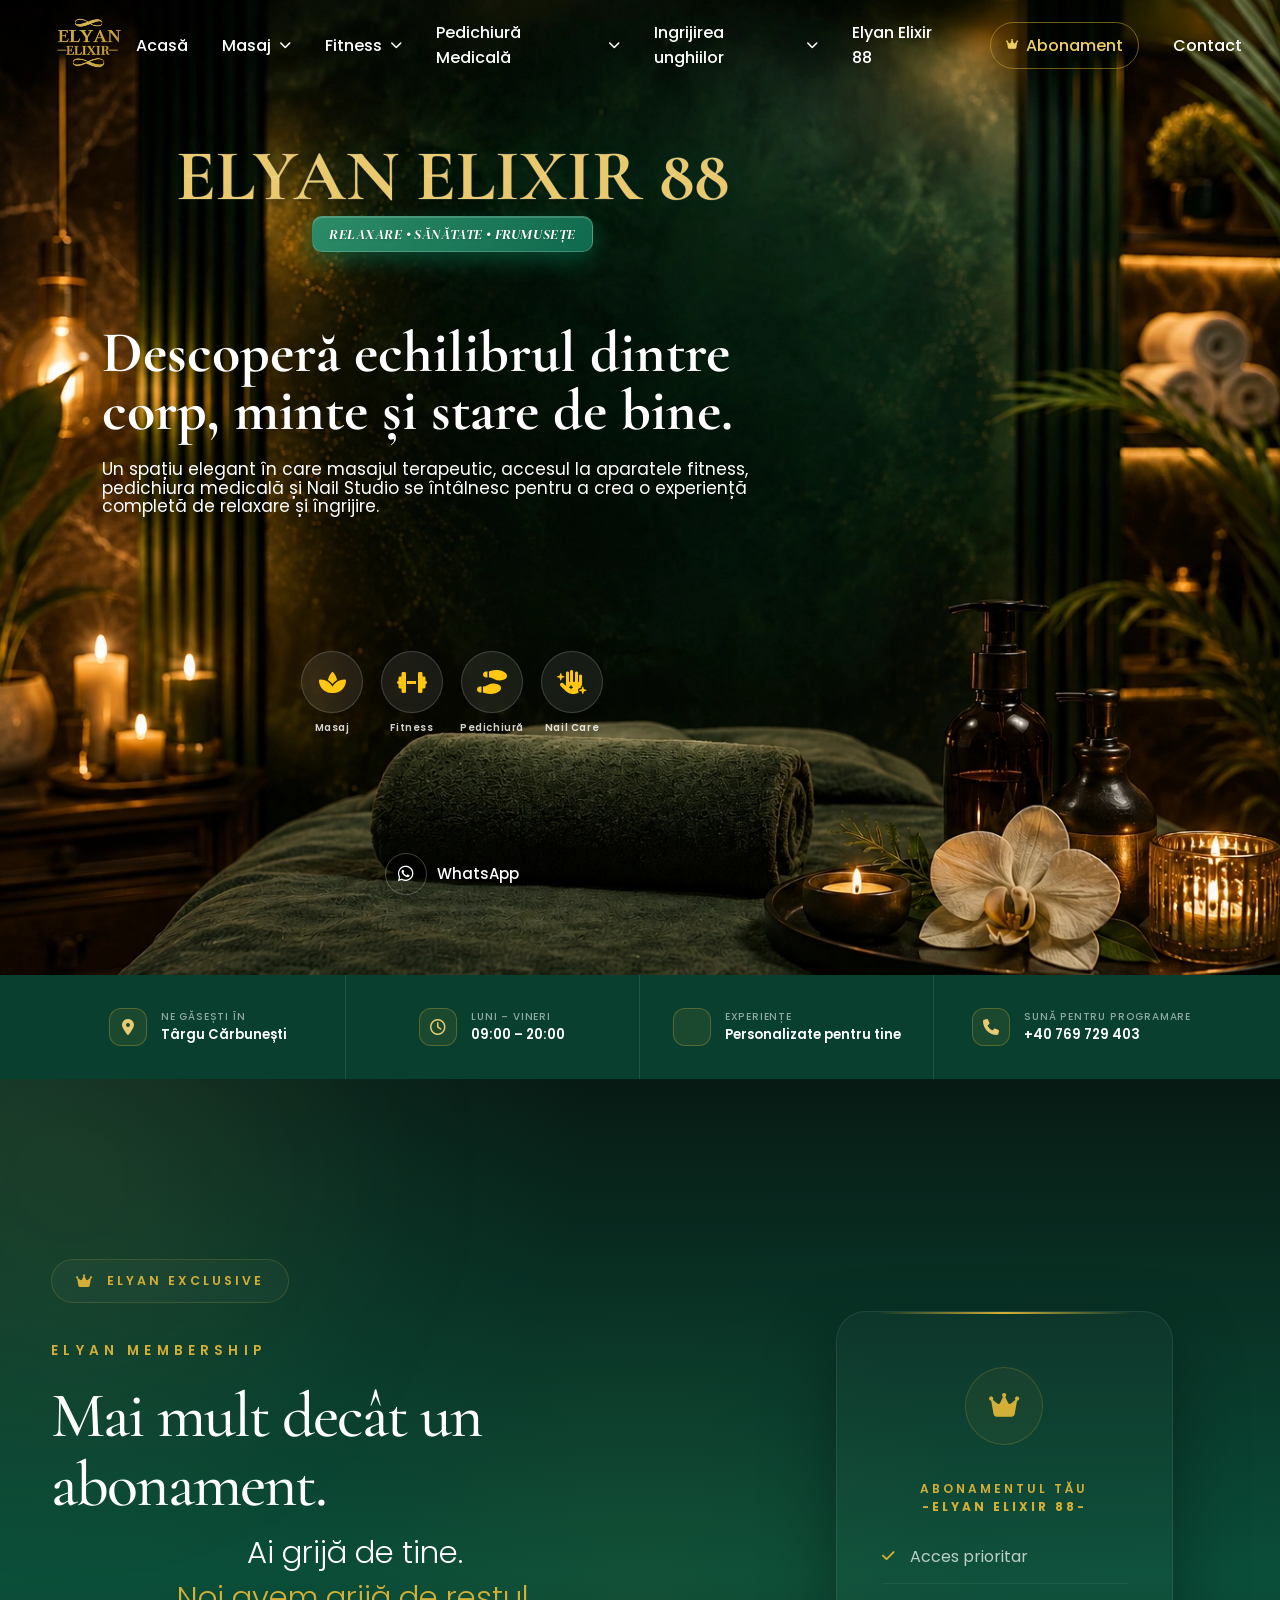
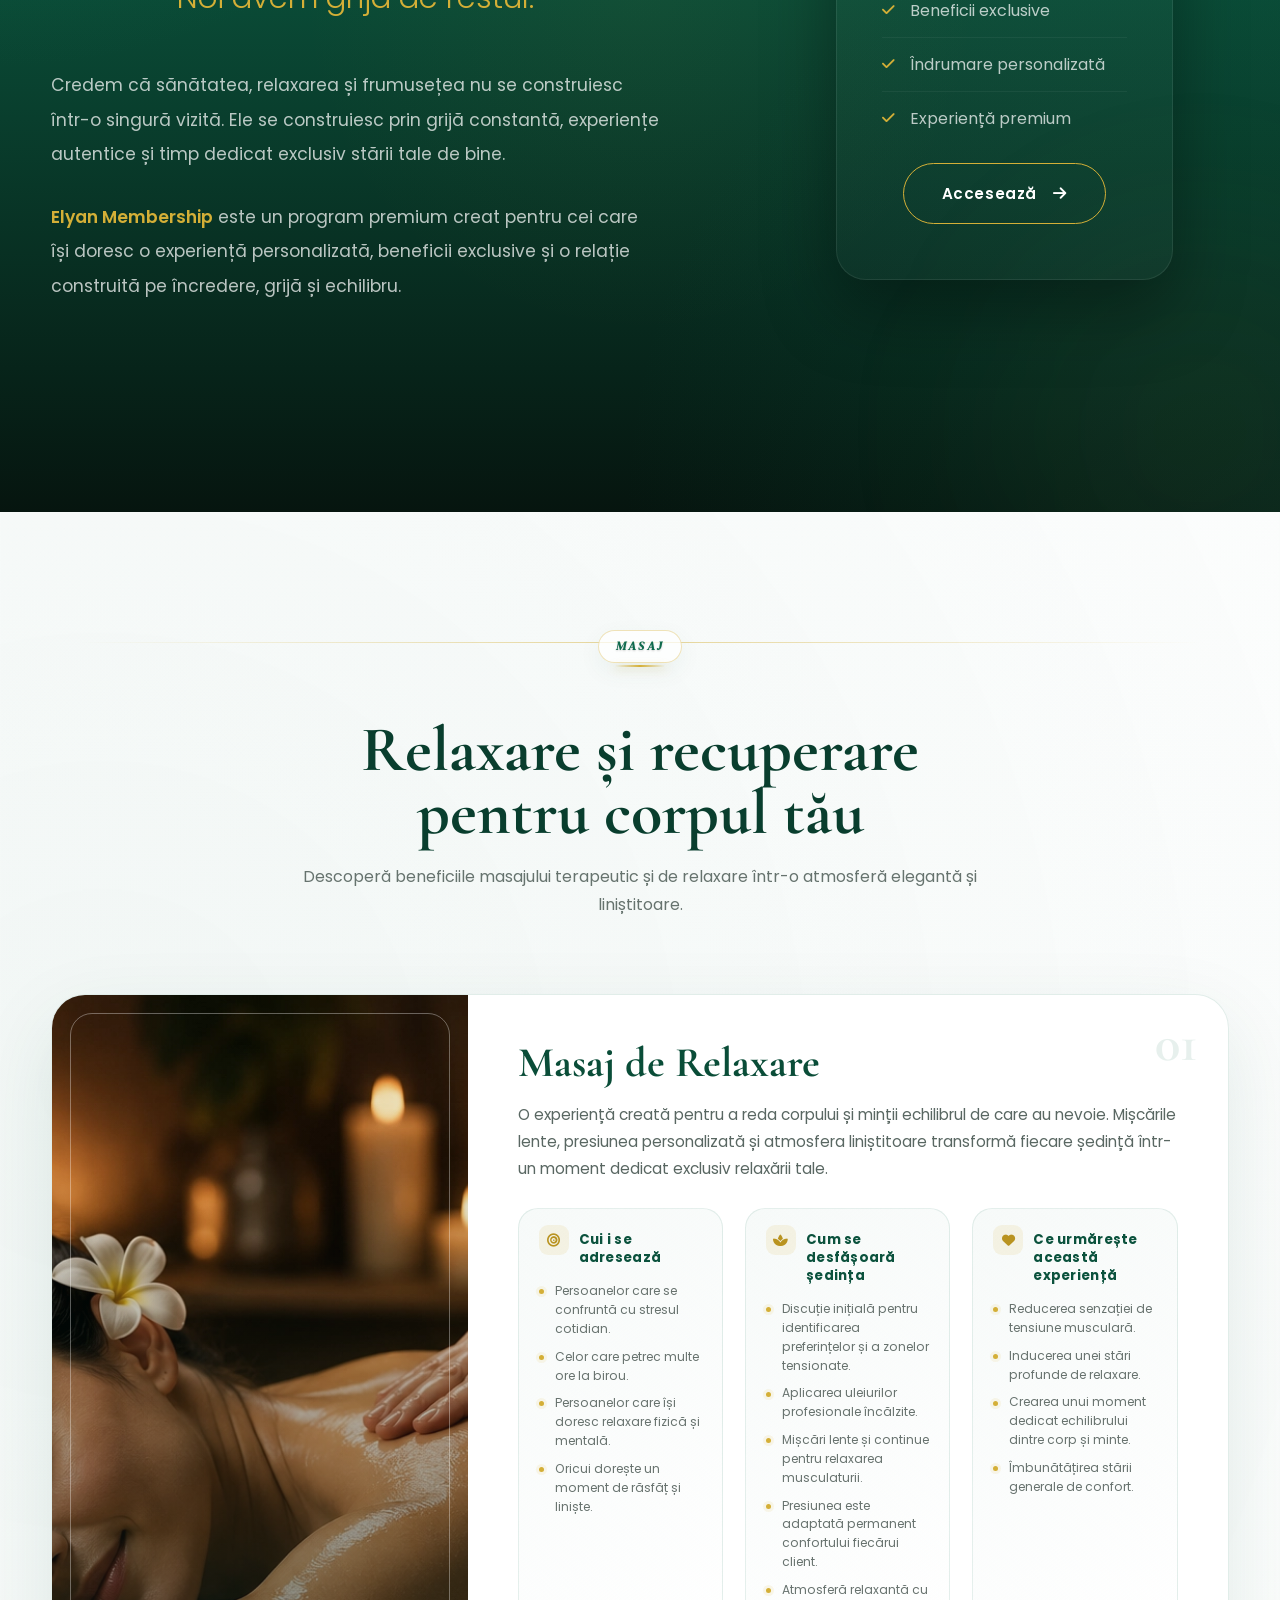
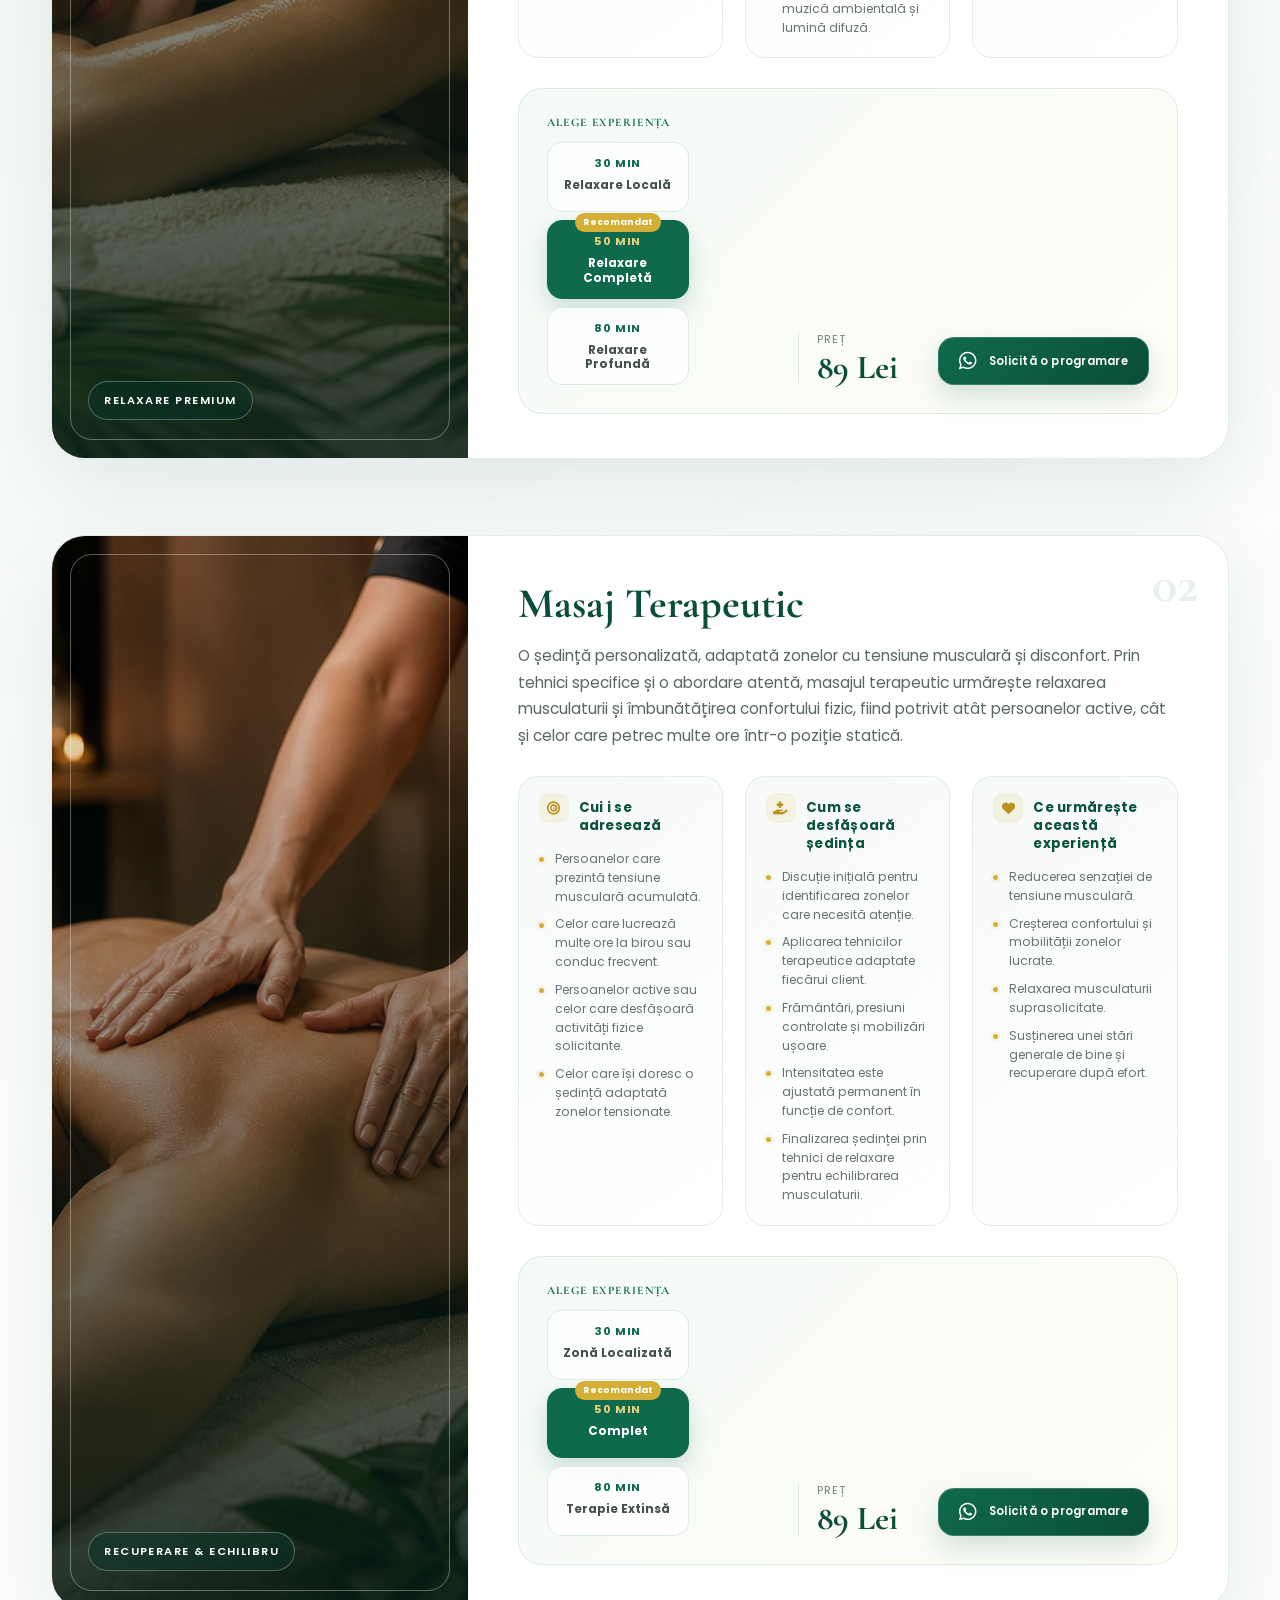
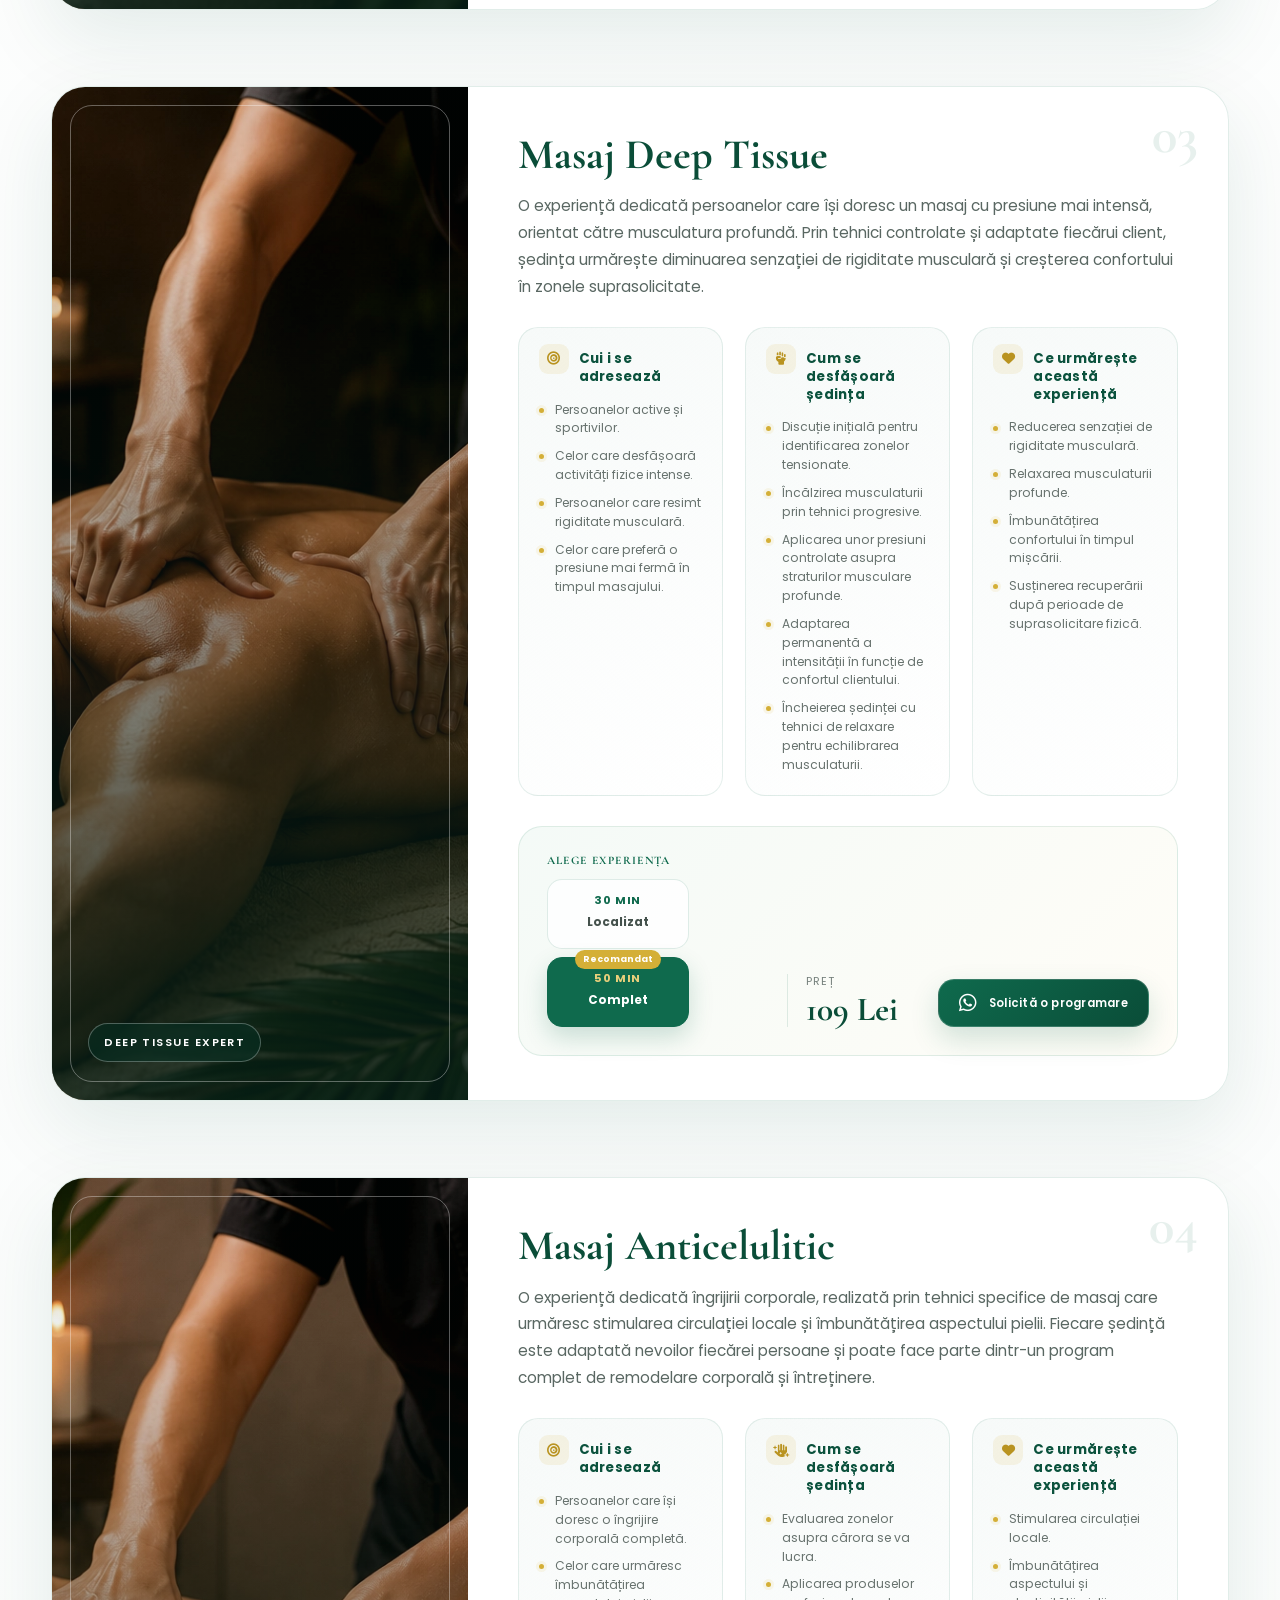
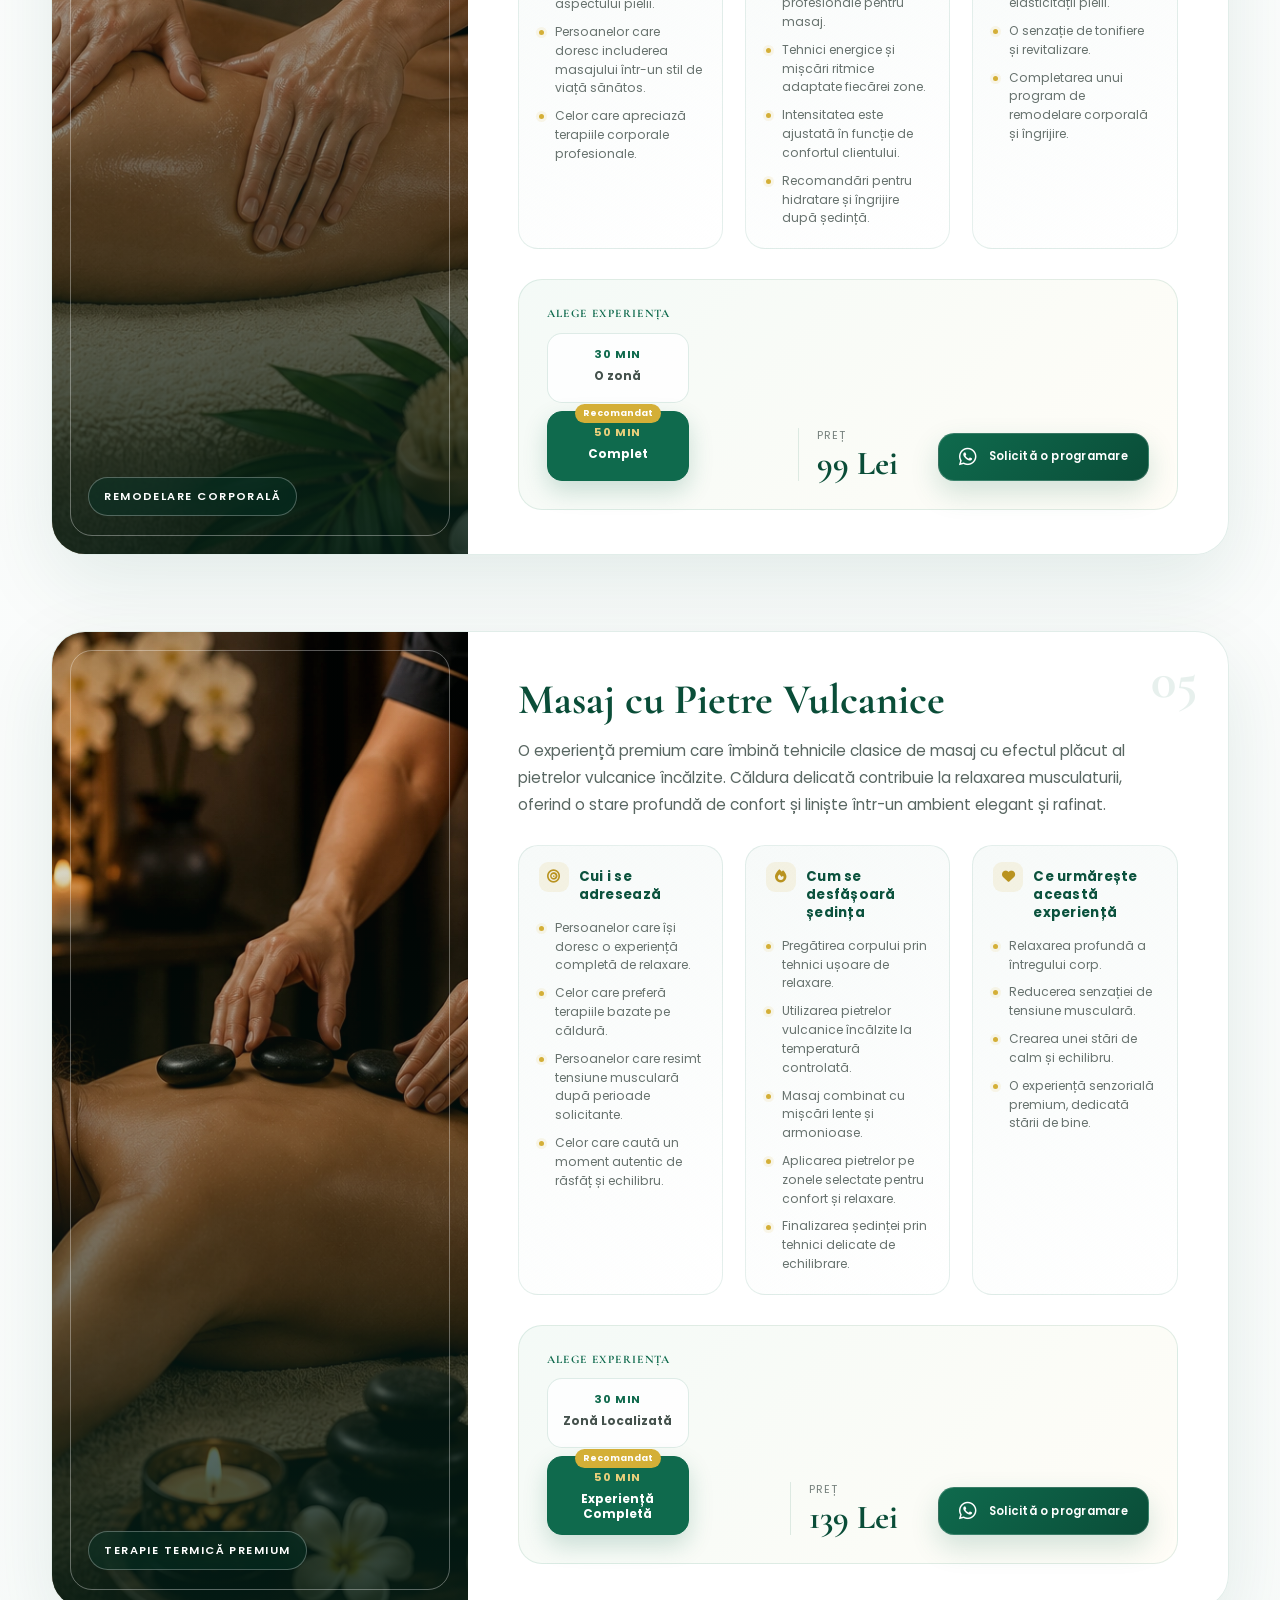
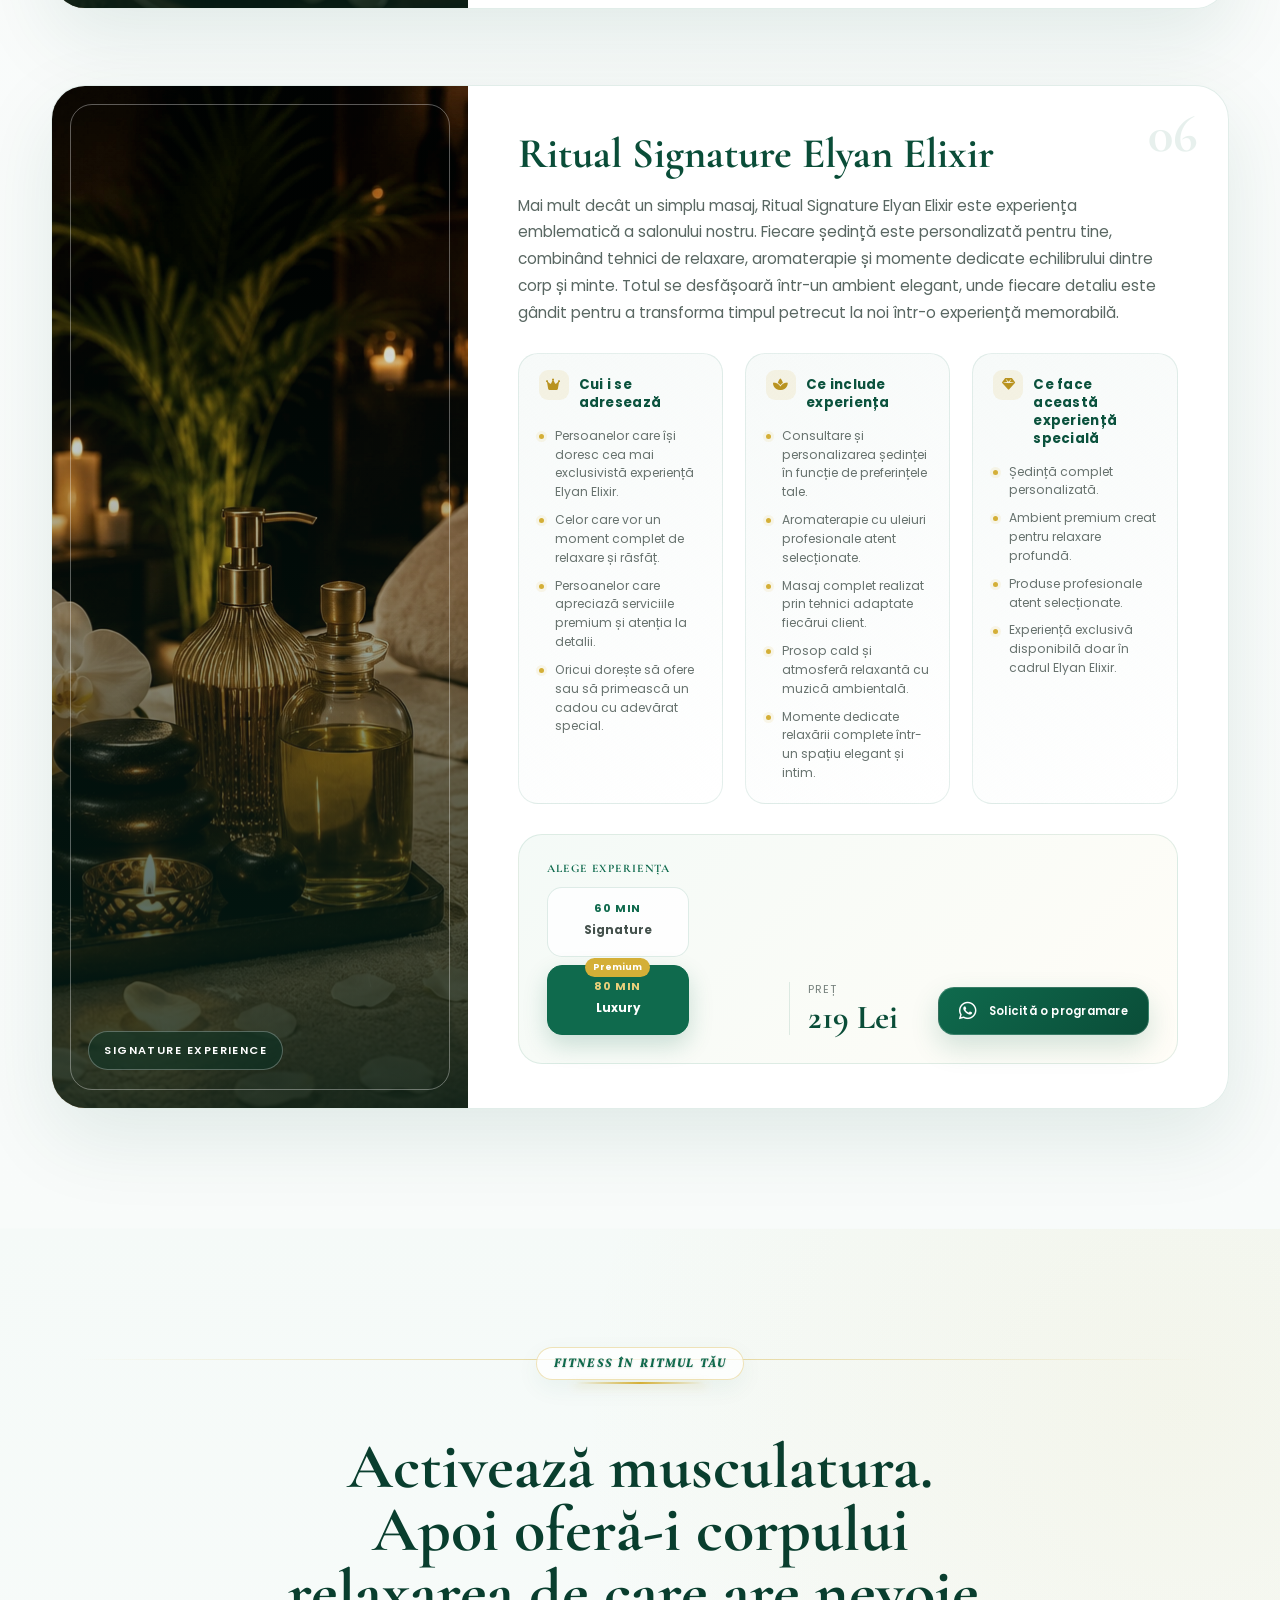
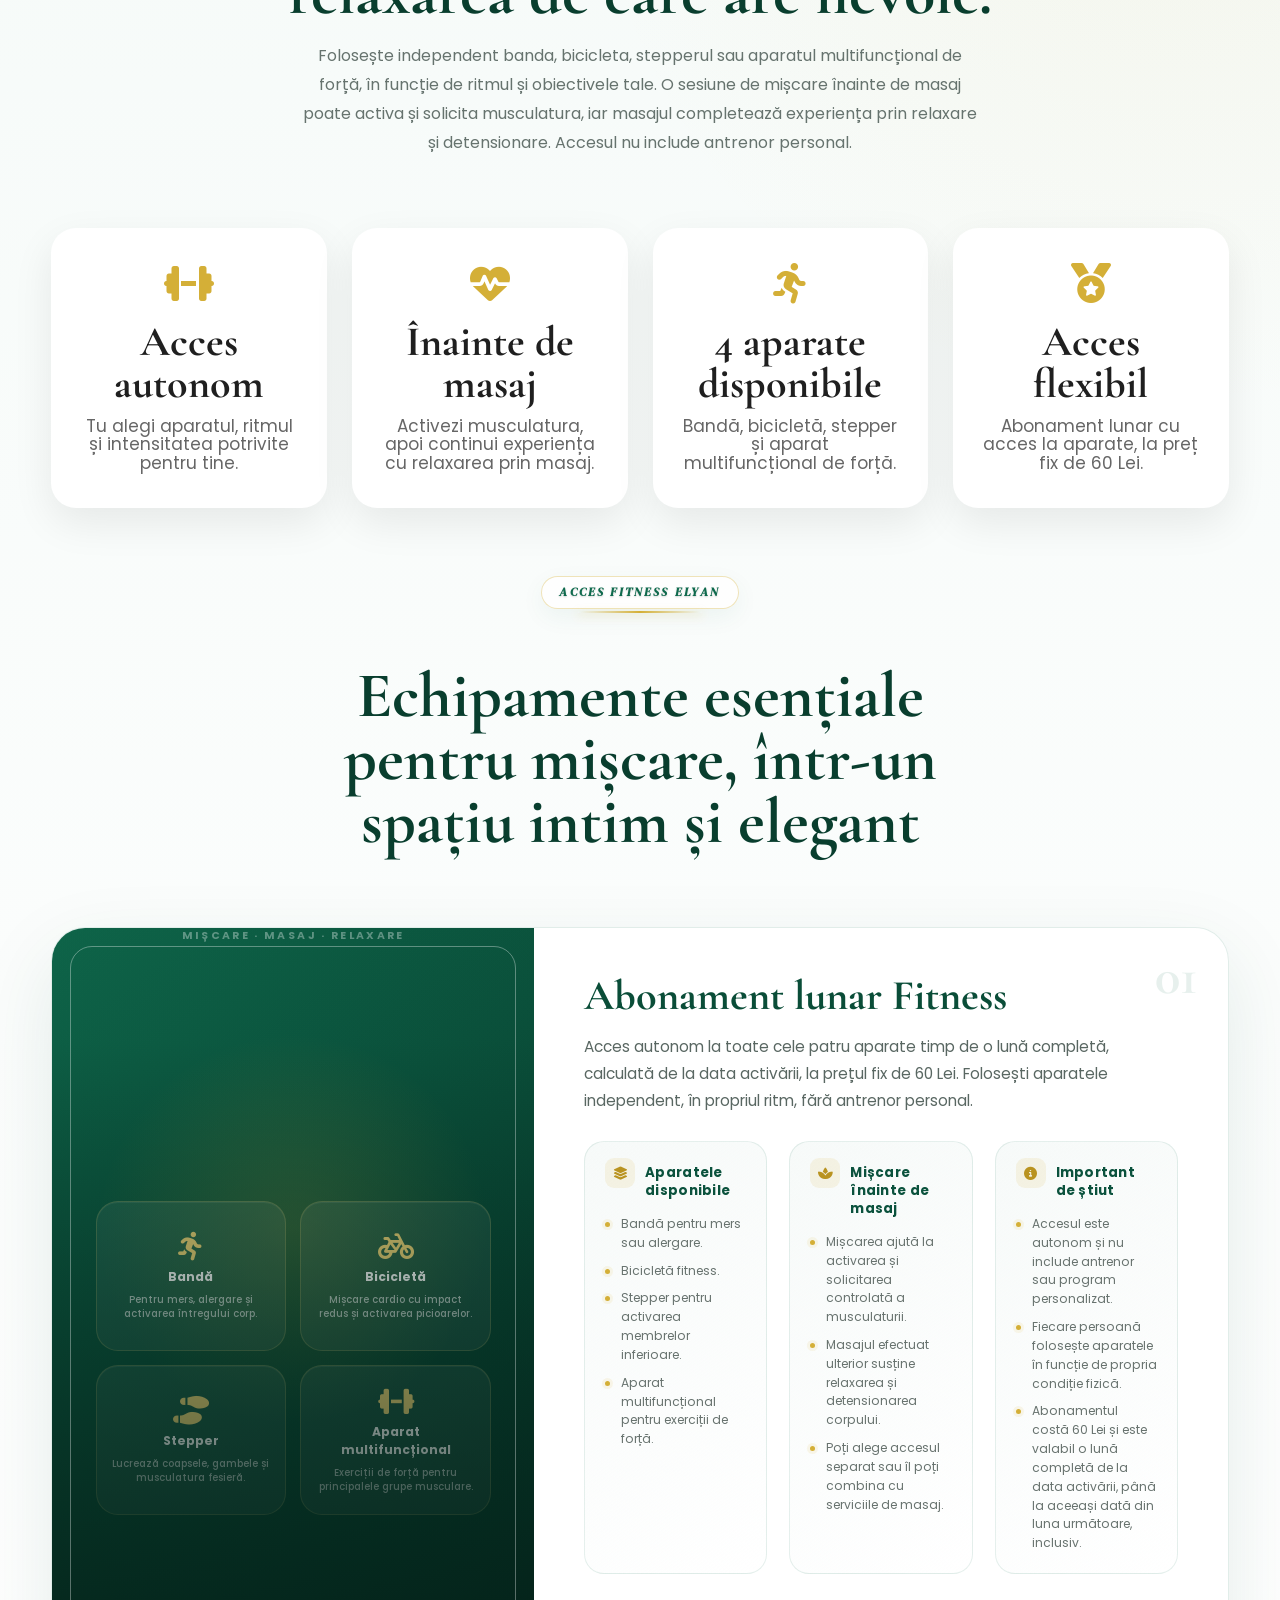
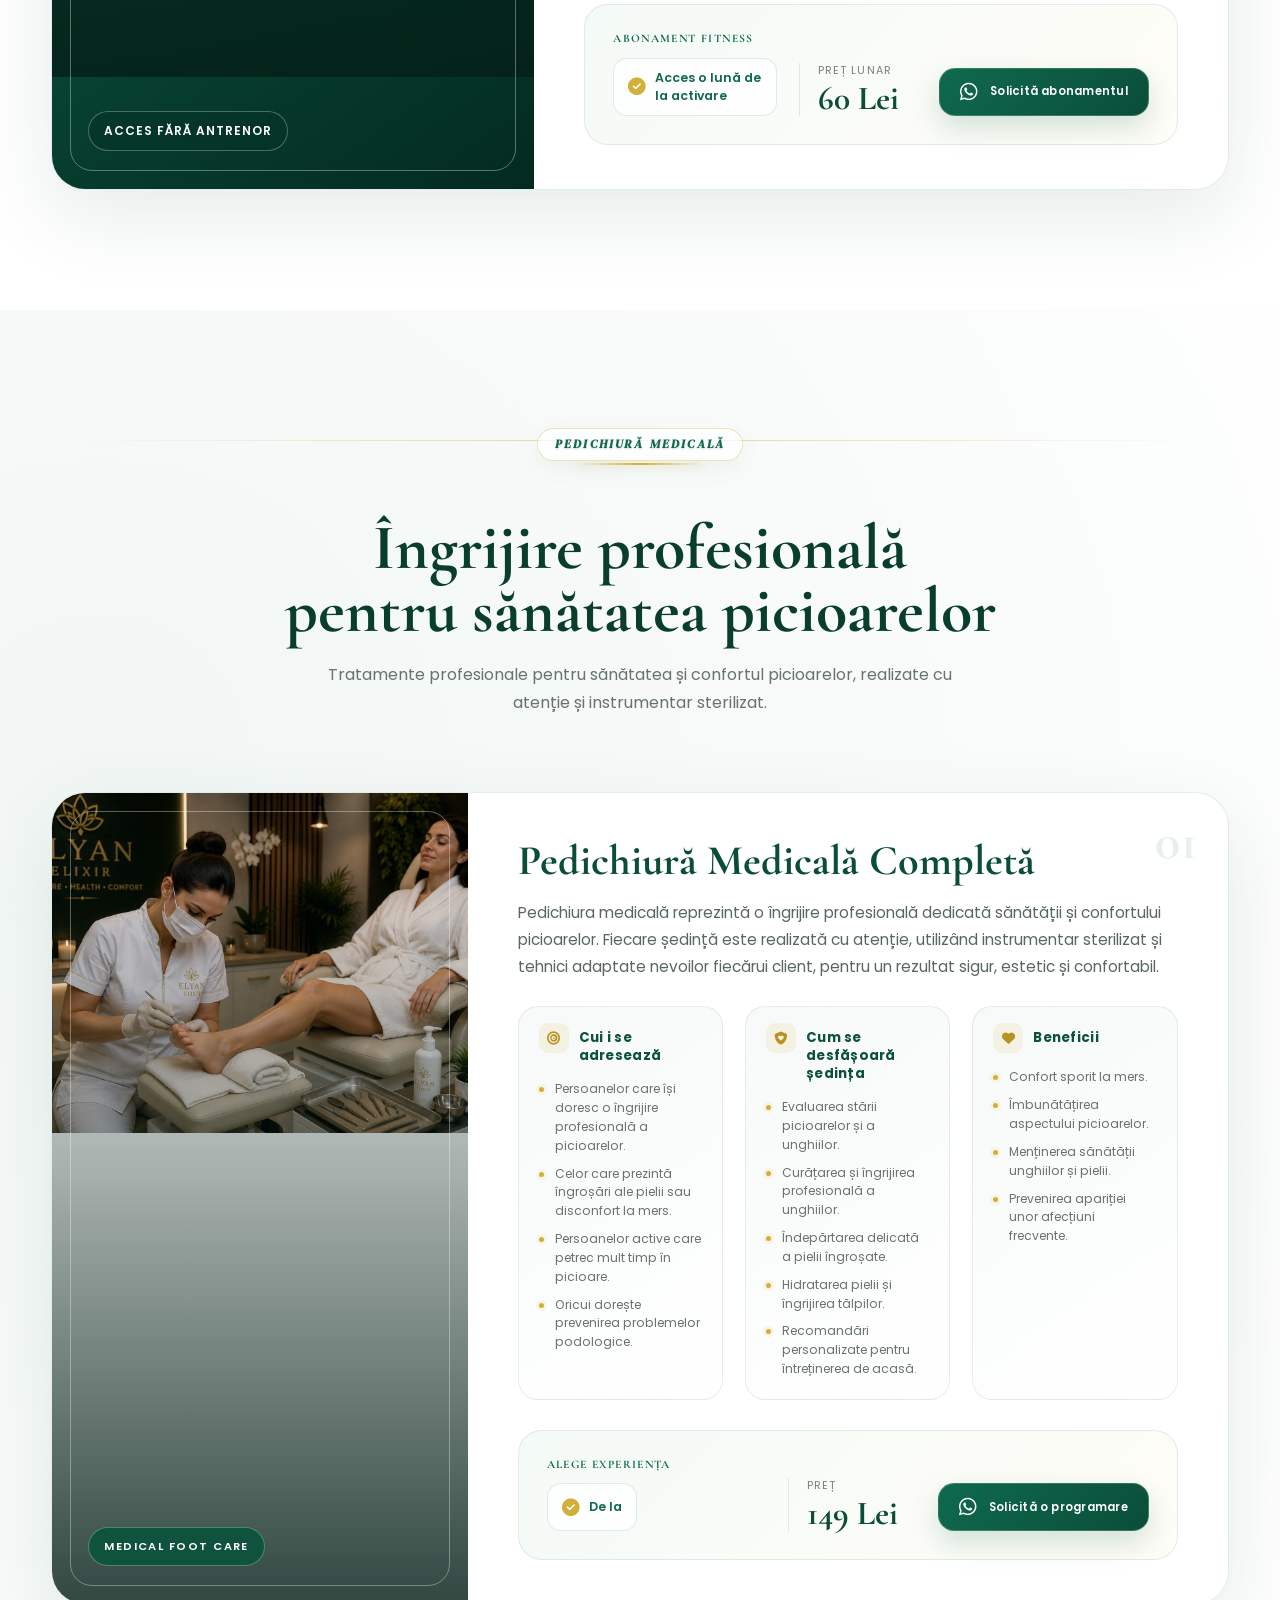
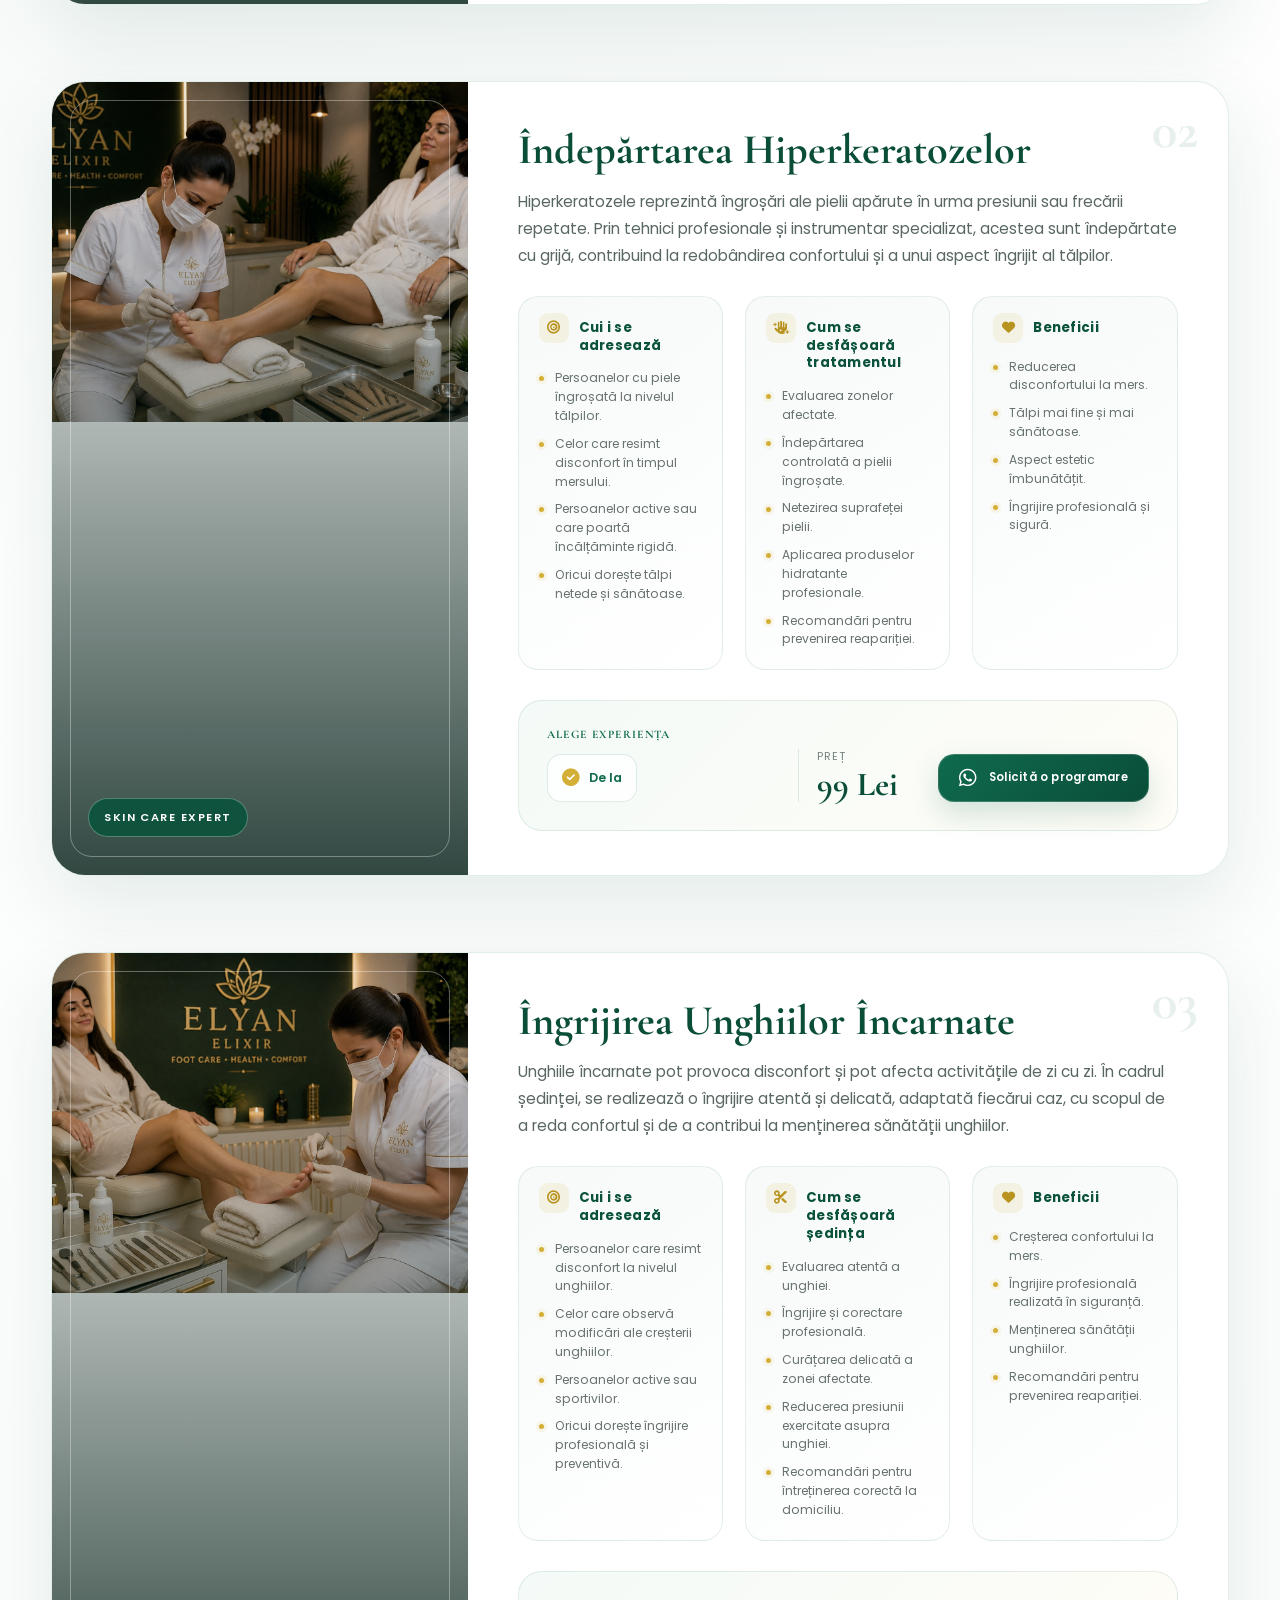
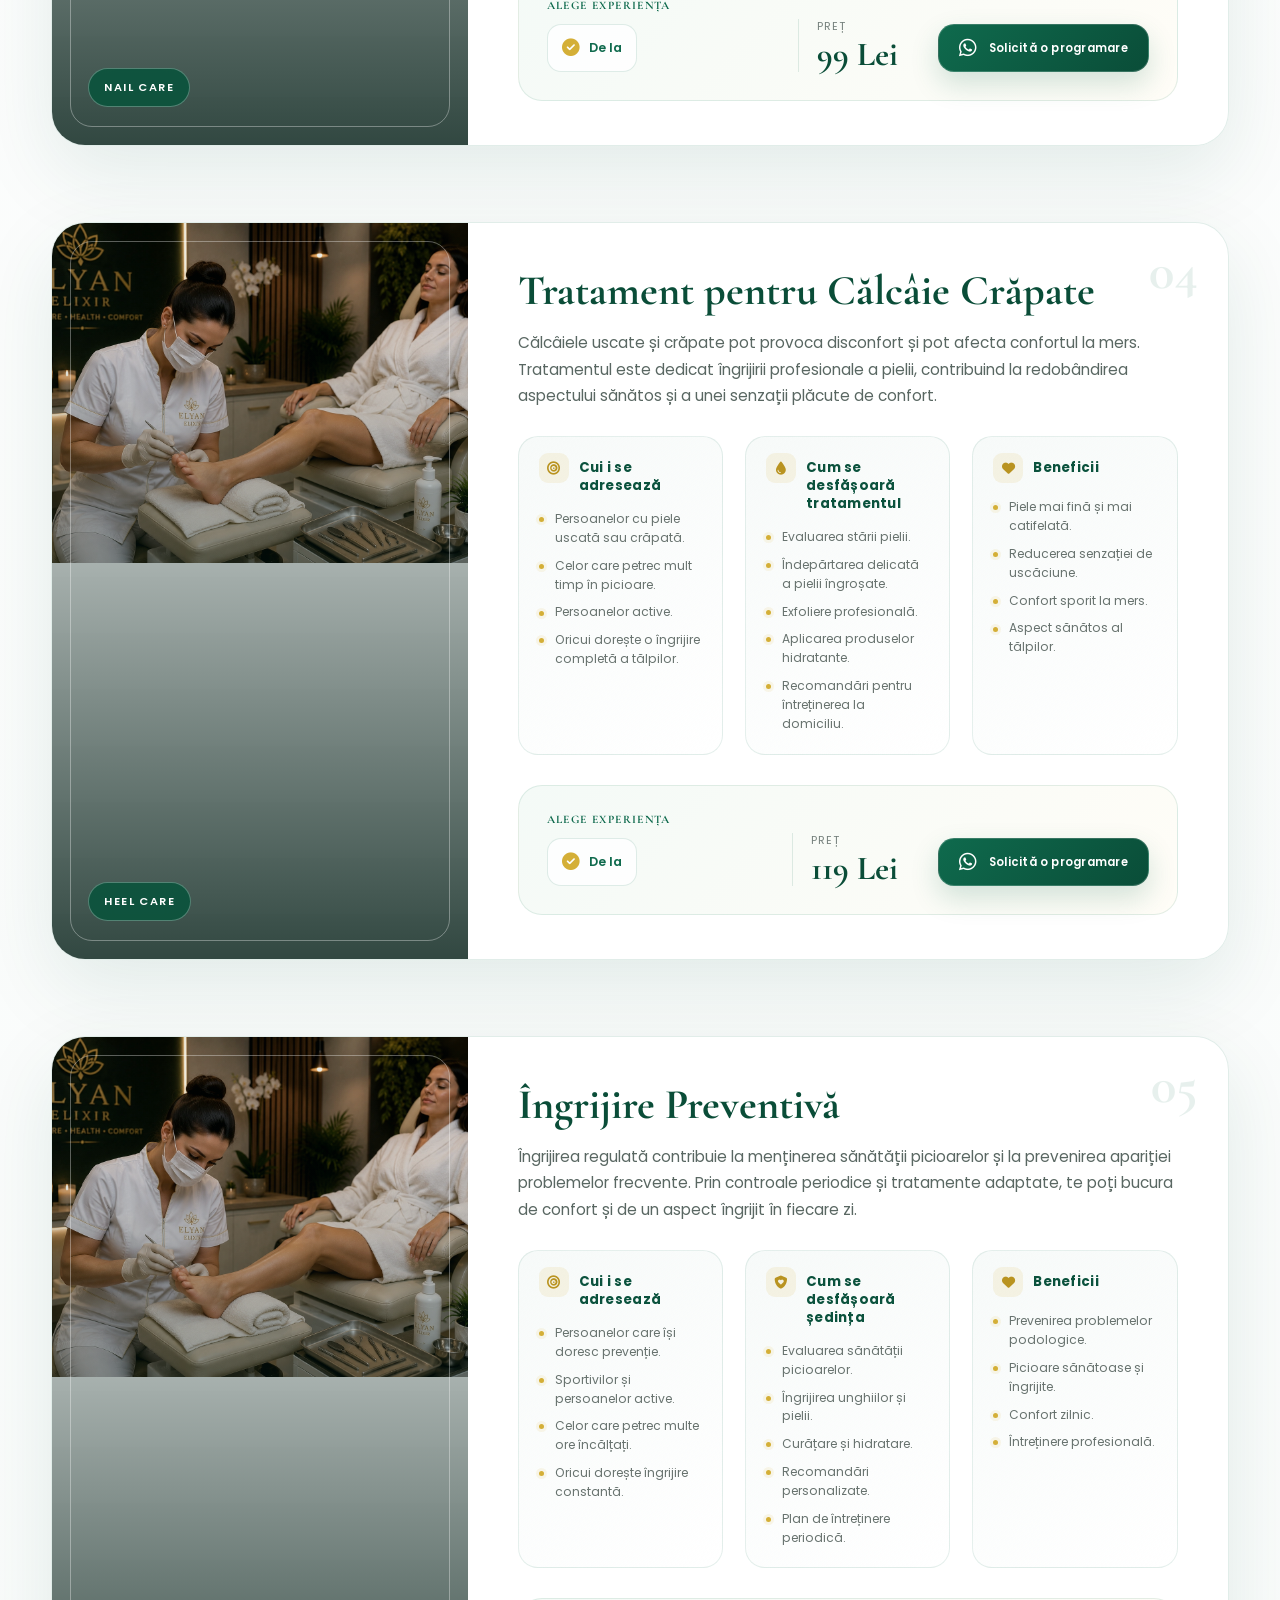
==== commit 1bbf07c7: "Add files via upload" ====
--- a/index.html
+++ b/index.html
@@ -4,7 +4,7 @@
     <head>
         <meta charset="UTF-8">
         <meta http-equiv="X-UA-Compatible" content="IE=edge">
-        <meta name="viewport" content="width=device-width, initial-scale=1.0">
+        <meta name="viewport" content="width=device-width, initial-scale=1.0, viewport-fit=cover">
         <title>
             Elyan Elixir 88 | Masaj • Acces Fitness • Pedichiură Medicală • Nail Studio | Târgu Cărbunești - Gorj
         </title>
@@ -60,6 +60,11 @@
         <link rel="preload" as="image" href="images/hero1.webp">
         <link rel="stylesheet" href="style.css?v=20260915b">
         <link rel="stylesheet" href="site-refresh.css?v=20260915">
+        <link rel="stylesheet" href="mobile-app.css?v=20260917">
+        <link rel="manifest" href="manifest.webmanifest">
+        <link rel="apple-touch-icon" href="images/app-icon-192.png">
+        <meta name="apple-mobile-web-app-capable" content="yes">
+        <meta name="apple-mobile-web-app-status-bar-style" content="black-translucent">
         <link rel="preconnect" href="https://fonts.googleapis.com">
         <link rel="preconnect" href="https://fonts.gstatic.com" crossorigin>
         <link href="https://fonts.googleapis.com/css2?family=DM+Serif+Display:ital@0;1&family=Playwrite+DE+LA+Guides&family=Sekuya&display=swap" rel="stylesheet">
@@ -4229,6 +4234,7 @@
         <!-- ========================================================= -->
         <script defer src="services.js?v=20260915b"></script>
         <script defer src="script.js?v=20260915b"></script>
+        <script defer src="mobile-app.js?v=20260917"></script>
         
 
     </body>
--- a/mobile-app.css
+++ b/mobile-app.css
@@ -0,0 +1,7 @@
+/* Elyan mobile experience — emerald, gold, light and deliberate. */
+.app-dock,.app-category-tabs,.app-checkout-peek{display:none}.app-install{display:flex;align-items:center;gap:7px;margin-left:10px;padding:9px 12px;border:1px solid #d4af3755;border-radius:999px;background:#073b2d;color:#efd477;font:600 .7rem Poppins,sans-serif;cursor:pointer}.app-install[hidden]{display:none}.elyan-app{--app-green:#073b2d;--app-gold:#d4af37;--app-paper:#f3f7f4}.app-configurator .catalog,.app-configurator .summary{border-radius:24px}.app-configurator .category-button{background:#f3f7f4}.app-configurator .order-button{border:0}
+@media(max-width:768px){
+html{scroll-padding-top:85px}.elyan-app{padding-bottom:calc(94px + env(safe-area-inset-bottom));background:var(--app-paper)}.app-salon>header{height:72px!important;background:rgba(7,59,45,.96)!important;border-bottom:1px solid #d4af372d;box-shadow:0 8px 24px #032a2017;backdrop-filter:blur(20px)}.app-salon .navbar{height:72px;padding-inline:22px}.app-salon .logo img{width:55px!important}.app-salon .burger span{background:#efd477!important}.app-install{position:absolute;right:70px;margin:0;font-size:.62rem;padding:8px 11px}.app-dock{position:fixed;z-index:110;bottom:calc(12px + env(safe-area-inset-bottom));left:12px;right:12px;display:grid;grid-template-columns:repeat(4,1fr);gap:3px;padding:8px;border:1px solid rgba(212,175,55,.24);border-radius:24px;background:rgba(3,42,32,.96);box-shadow:0 14px 44px #032a2040;backdrop-filter:blur(22px)}.app-dock a{display:grid;justify-items:center;gap:5px;padding:10px 2px;border-radius:16px;color:#a7bdb4;text-decoration:none;font:500 .64rem Poppins,sans-serif}.app-dock i{font-size:1.1rem}.app-dock a.is-active{background:#ffffff0d;color:#efd477}.mobile-booking-bar,#backToTop,.back-to-top{display:none!important}.app-salon .hero{min-height:560px;height:auto!important;margin:84px 12px 0;border-radius:30px;overflow:hidden;padding:52px 24px 30px;display:flex;align-items:flex-end}.app-salon .hero-overlay{background:linear-gradient(180deg,#032a2026,#032a20e8 82%)}.app-salon .hero-content{width:100%;padding:0!important;text-align:left}.app-salon .hero h1{font-size:.76rem!important;letter-spacing:.15em;text-transform:uppercase;color:#efd477}.app-salon .hero-subtitle{font-size:.6rem!important;opacity:.7;margin-top:5px}.app-salon .hero h2{max-width:360px;margin:22px 0 14px;font:600 clamp(2.75rem,12vw,3.7rem)/.95 var(--heading)!important;text-align:left;color:#fff}.app-salon .hero-description{font-size:.8rem!important;line-height:1.65!important;max-width:340px;color:#d4e1da}.app-salon .hero-services{display:grid;grid-template-columns:repeat(4,1fr);gap:7px;margin-top:26px}.app-salon .hero-service{display:grid;justify-items:center;gap:8px;padding:13px 3px;border:1px solid #efd47730;border-radius:16px;background:#ffffff09}.app-salon .hero-service i{font-size:1.1rem;color:#efd477}.app-salon .hero-service span{font-size:.59rem}.app-salon .hero-social{margin-top:20px;justify-content:flex-start}.app-salon .trust-ribbon{padding:18px 12px;background:transparent}.app-salon .trust-ribbon__grid{display:flex;overflow:auto;gap:10px;scrollbar-width:none}.app-salon .trust-ribbon__grid>div,.app-salon .trust-ribbon__grid>a{flex:0 0 210px;padding:13px 15px;border-radius:16px;background:#fff;border:1px solid #0f6a4d0c}.app-salon .membership{margin:10px 12px 28px;padding:30px 24px!important;border-radius:28px;overflow:hidden;background:linear-gradient(145deg,#0f6a4d,#032a20)}.app-salon .membership-layout{display:block}.app-salon .membership-title{font-size:2.7rem!important;line-height:.98!important;margin:18px 0}.app-salon .membership-motto{margin:15px 0;font-size:1rem!important;text-align:left}.app-salon .membership-motto span{font-size:1rem!important}.app-salon .membership-description{font-size:.78rem!important;line-height:1.7!important;margin-bottom:16px}.app-salon .membership-description+ .membership-description{display:none}.app-salon .membership-preview{margin-top:20px}.app-salon .membership-card-preview{padding:20px!important;border-radius:20px!important}.app-salon .membership-card-icon{display:none}.app-salon .membership-card-label{font-size:.65rem!important;margin:0 0 12px!important}.app-salon .membership-card-preview ul{display:grid;grid-template-columns:1fr 1fr;gap:8px}.app-salon .membership-card-preview li{font-size:.65rem!important;padding:7px 0!important}.app-category-tabs{display:flex;position:sticky;top:72px;z-index:30;gap:7px;overflow:auto;padding:12px;background:#f3f7f4ed;backdrop-filter:blur(16px);scrollbar-width:none}.app-category-tabs a{flex:0 0 auto;display:flex;align-items:center;gap:7px;padding:12px 15px;border-radius:999px;background:#fff;border:1px solid #0f6a4d12;color:#5c7066;text-decoration:none;font:600 .72rem Poppins,sans-serif}.app-category-tabs a.is-active{background:#073b2d;color:#efd477}.app-salon #massage,.app-salon #fitness,.app-salon #pedichiura,.app-salon #nails{display:none;padding:28px 0 44px;background:transparent}.app-salon .app-category-active{display:block!important}.app-salon .section-title>span{font-size:.63rem!important;padding:7px 13px!important}.app-salon .section-title h2{font-size:2.45rem!important;line-height:1.02!important;margin:18px auto 13px!important}.app-salon .section-title p{font-size:.82rem!important;line-height:1.6!important}.app-salon .services-grid{gap:20px;margin-top:26px}.app-salon .service-card{border-radius:26px;box-shadow:0 10px 30px #073b2d09;border:1px solid #0f6a4d0d}.app-salon .service-image{height:230px;min-height:0}.app-salon .service-content{padding:23px 20px}.app-salon .service-content h3{font-size:2rem!important;line-height:1.02}.app-salon .service-intro{font-size:.81rem;line-height:1.6;margin-bottom:16px}.app-salon .service-footer{padding:15px;margin-top:18px;background:#f3f7f4;border-radius:18px}.app-salon .duration-card{padding:10px 8px;min-height:65px}.app-salon .service-btn{min-height:48px;border-radius:13px;font-size:.75rem}.app-salon .service-price{margin:12px 0;padding-top:12px}.app-salon .fitness-highlights{margin:22px 0;gap:9px;grid-template-columns:1fr 1fr}.app-salon .fitness-highlight{min-height:100px;padding:12px}.app-salon .fitness-equipment-visual{height:320px}.app-salon .about-modern{padding:45px 0;background:#fff;border-radius:30px 30px 0 0}.app-salon .about-modern__image{min-height:300px}.app-salon .about-modern__content h3{font-size:2.2rem}.app-salon .about-modern .about-features{grid-template-columns:1fr 1fr}.app-salon .about-modern .about-feature{display:block;padding:13px;min-height:116px}.app-salon .about-modern .about-feature i{margin-bottom:10px}.app-salon .about-modern .about-feature strong{font-size:.69rem}.app-salon .about-modern .about-feature small{font-size:.59rem}.app-salon #contact{padding:45px 0 25px}.app-salon .contact-item{border-radius:16px}.app-salon .site-footer{padding-bottom:20px}.app-salon .footer-cta{padding:27px 20px}.app-salon .footer-container{grid-template-columns:1fr 1fr;gap:24px}.app-salon .footer-contact-column{grid-column:1/-1}.app-salon .footer-bottom{padding-bottom:10px}.app-configurator .membership-header{height:72px;background:#073b2d;color:#efd477}.app-configurator .back-link,.app-configurator .header-offer{color:#efd477}.app-configurator .configurator-intro{padding:29px 0 25px}.app-configurator .configurator-intro h1{font-size:2.9rem;line-height:.95;margin:12px 0}.app-configurator .configurator-intro p{font-size:.8rem;line-height:1.6}.app-configurator .catalog{padding:14px;border-radius:24px;box-shadow:none}.app-configurator .summary{scroll-margin-top:88px;border-radius:24px;box-shadow:none}.app-configurator .category{border-radius:17px}.app-configurator .category-button{padding:12px}.app-configurator .option-title strong{font-size:.72rem}.app-configurator .stepper button{height:38px}.app-configurator .stepper{grid-template-columns:30px 31px 30px}.app-checkout-peek{position:fixed;bottom:calc(96px + env(safe-area-inset-bottom));left:16px;right:16px;z-index:80;display:flex;align-items:center;justify-content:space-between;padding:12px 16px;border:1px solid #d4af373d;border-radius:18px;background:#fff;box-shadow:0 8px 30px #073b2d20;color:#073b2d;font-family:Poppins,sans-serif}.app-checkout-peek>span:first-child{display:grid;text-align:left}.app-checkout-peek small{font-size:.58rem;color:#819087}.app-checkout-peek strong{font:700 1.5rem var(--heading)}.app-checkout-peek>span:last-child{font-size:.72rem;font-weight:600}.app-configurator{padding-bottom:calc(165px + env(safe-area-inset-bottom))}.app-configurator.modal-open .app-dock,.app-configurator.modal-open .app-checkout-peek{display:none}.app-configurator .card-modal__dialog{border-radius:26px;max-height:90dvh}.mobile-menu{padding-bottom:110px}
+}
+@media(prefers-reduced-motion:reduce){html{scroll-behavior:auto}.elyan-app *{animation-duration:.01ms!important;transition-duration:.01ms!important}}
+@media(max-width:768px){.app-dashboard{background:#f3f7f4}.app-dashboard .topbar{height:76px;border-radius:0 0 22px 22px}.app-dashboard main{padding-top:26px}.app-dashboard .welcome h1{font-size:2.5rem}.app-dashboard .stats article{border-radius:20px}.app-dashboard .history{padding:18px 12px;background:transparent;border:0;box-shadow:none}.app-dashboard .table-wrap{overflow:visible}.app-dashboard table,.app-dashboard tbody{display:block!important;min-width:0;width:100%}.app-dashboard thead{display:none}.app-dashboard tbody{display:grid!important;gap:14px}.app-dashboard tr{display:grid;grid-template-columns:1fr 1fr;gap:12px;padding:20px;border:1px solid #0f6a4d10;border-radius:24px;background:#fff;box-shadow:0 8px 26px #073b2d07}.app-dashboard td{display:block;padding:0;border:0;min-width:0!important;max-width:none!important}.app-dashboard td::before{content:attr(data-label);display:block;margin-bottom:5px;color:#839087;font-size:.59rem;font-weight:600;letter-spacing:.08em;text-transform:uppercase}.app-dashboard td:nth-child(1),.app-dashboard td:nth-child(2),.app-dashboard td:nth-child(3){grid-column:1/-1}.app-dashboard td:first-child strong{font:700 1.7rem "Cormorant Garamond",serif;color:#073b2d}.app-dashboard td:nth-child(3){padding:12px 0;border-block:1px solid #0f6a4d0d}.app-dashboard .service-tags{display:grid;grid-template-columns:1fr 1fr}.app-dashboard .service-tags span{max-width:none;padding:9px;border-radius:10px}.app-dashboard .total-cell{color:#0f6a4d;font-size:1rem}.app-dashboard .login-screen{padding:16px}.app-dashboard .login-card{border-radius:28px}}
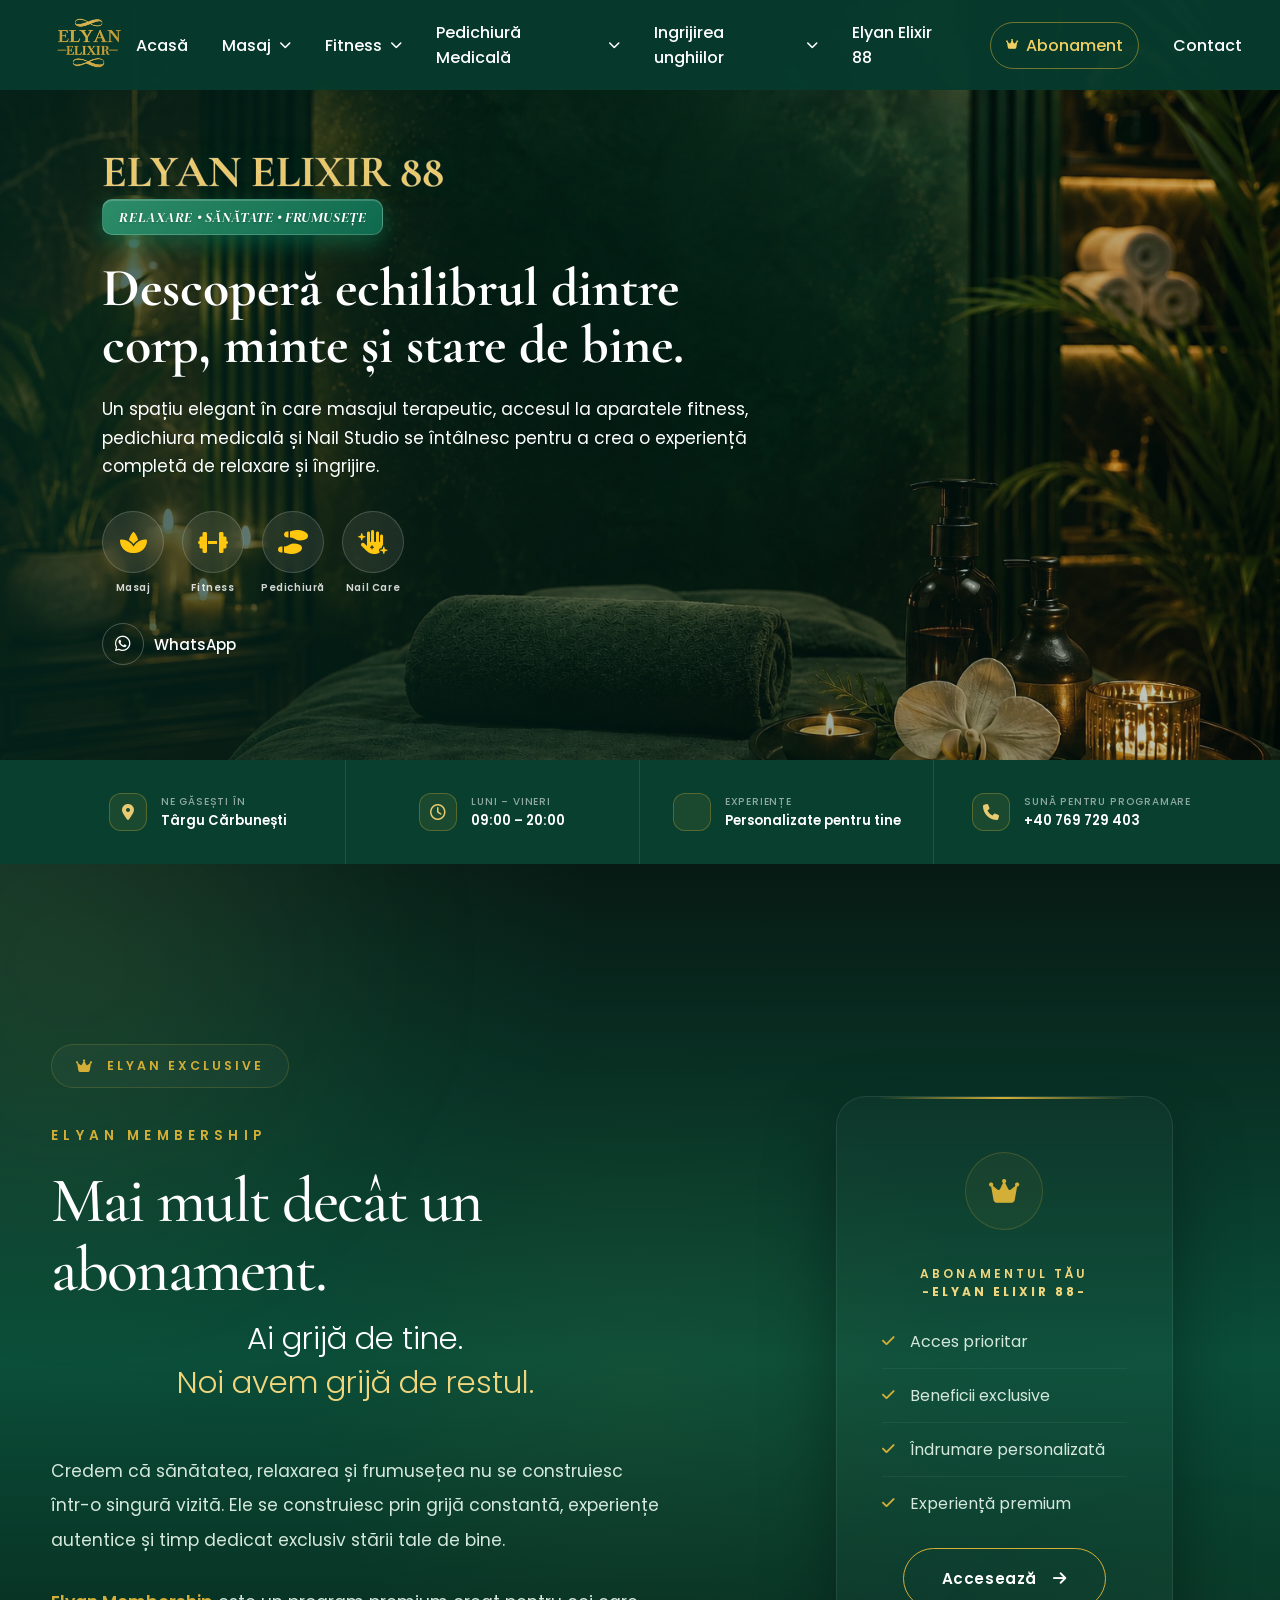
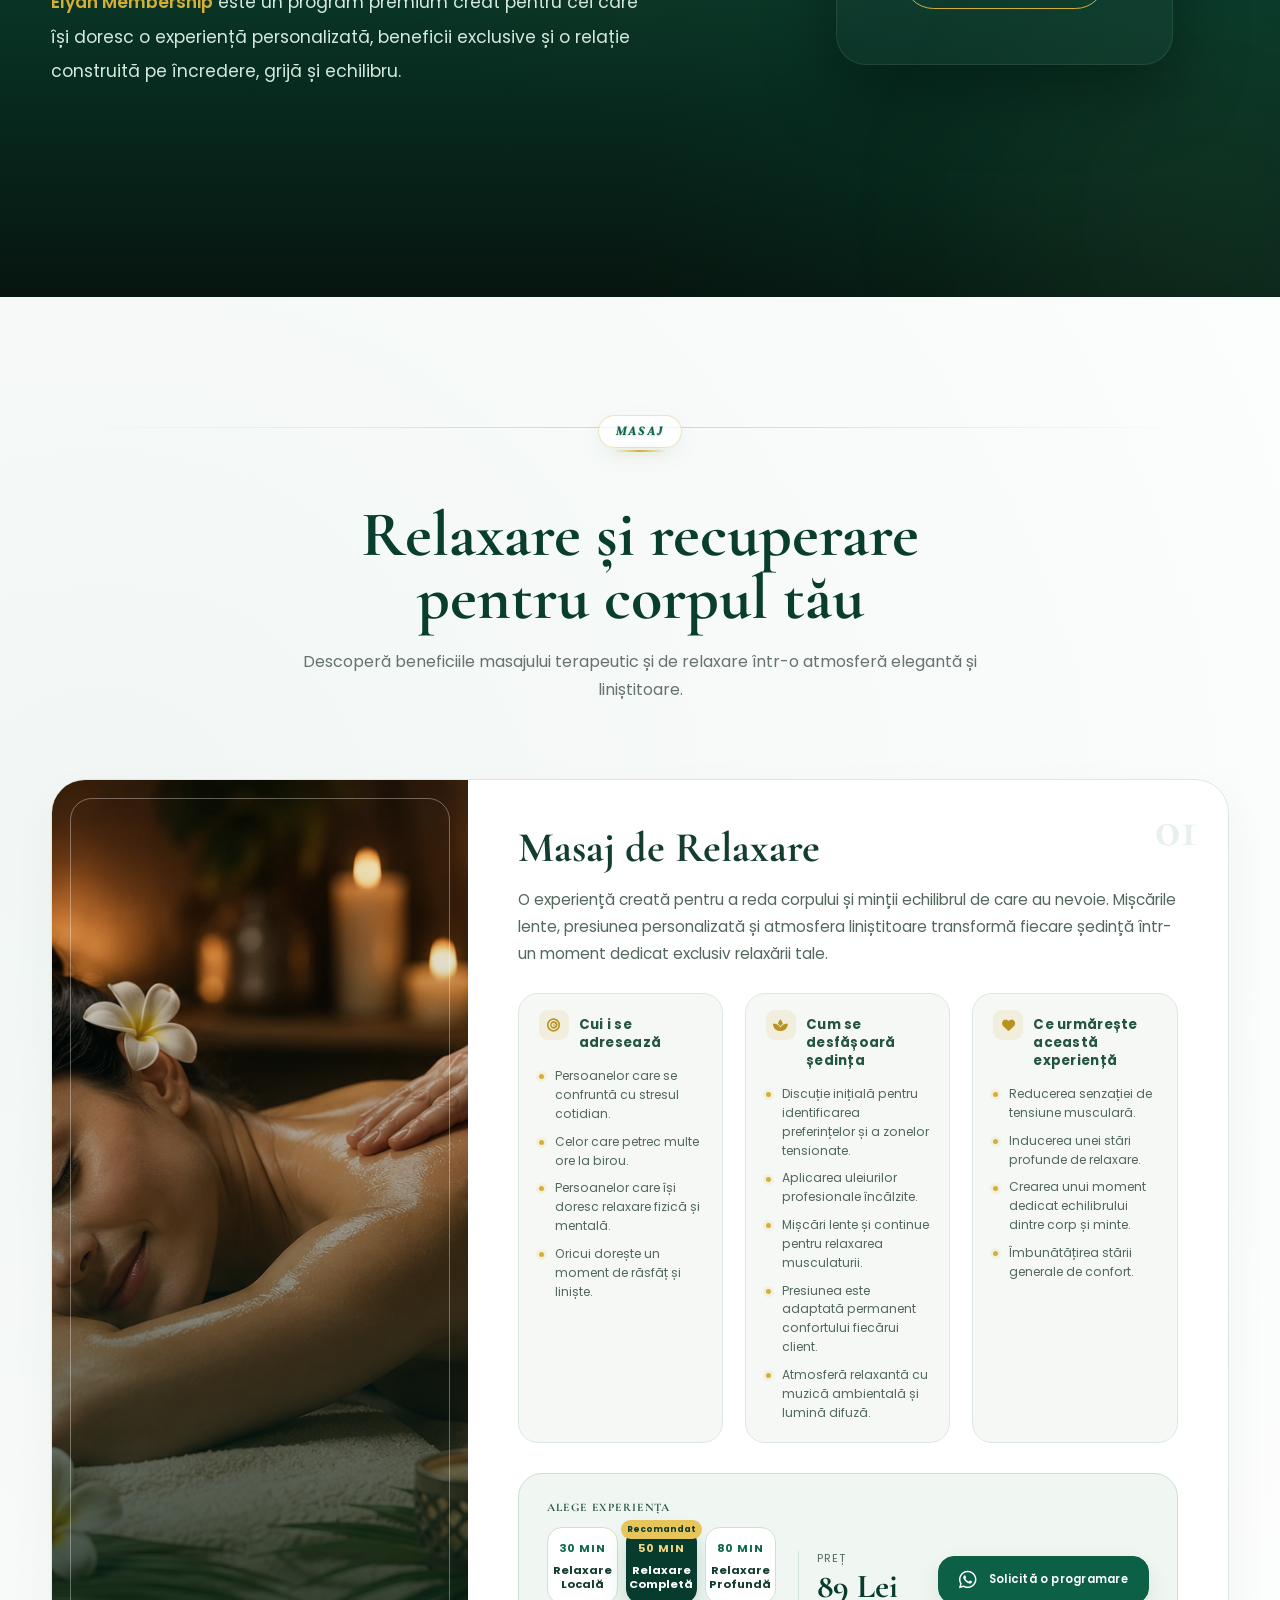
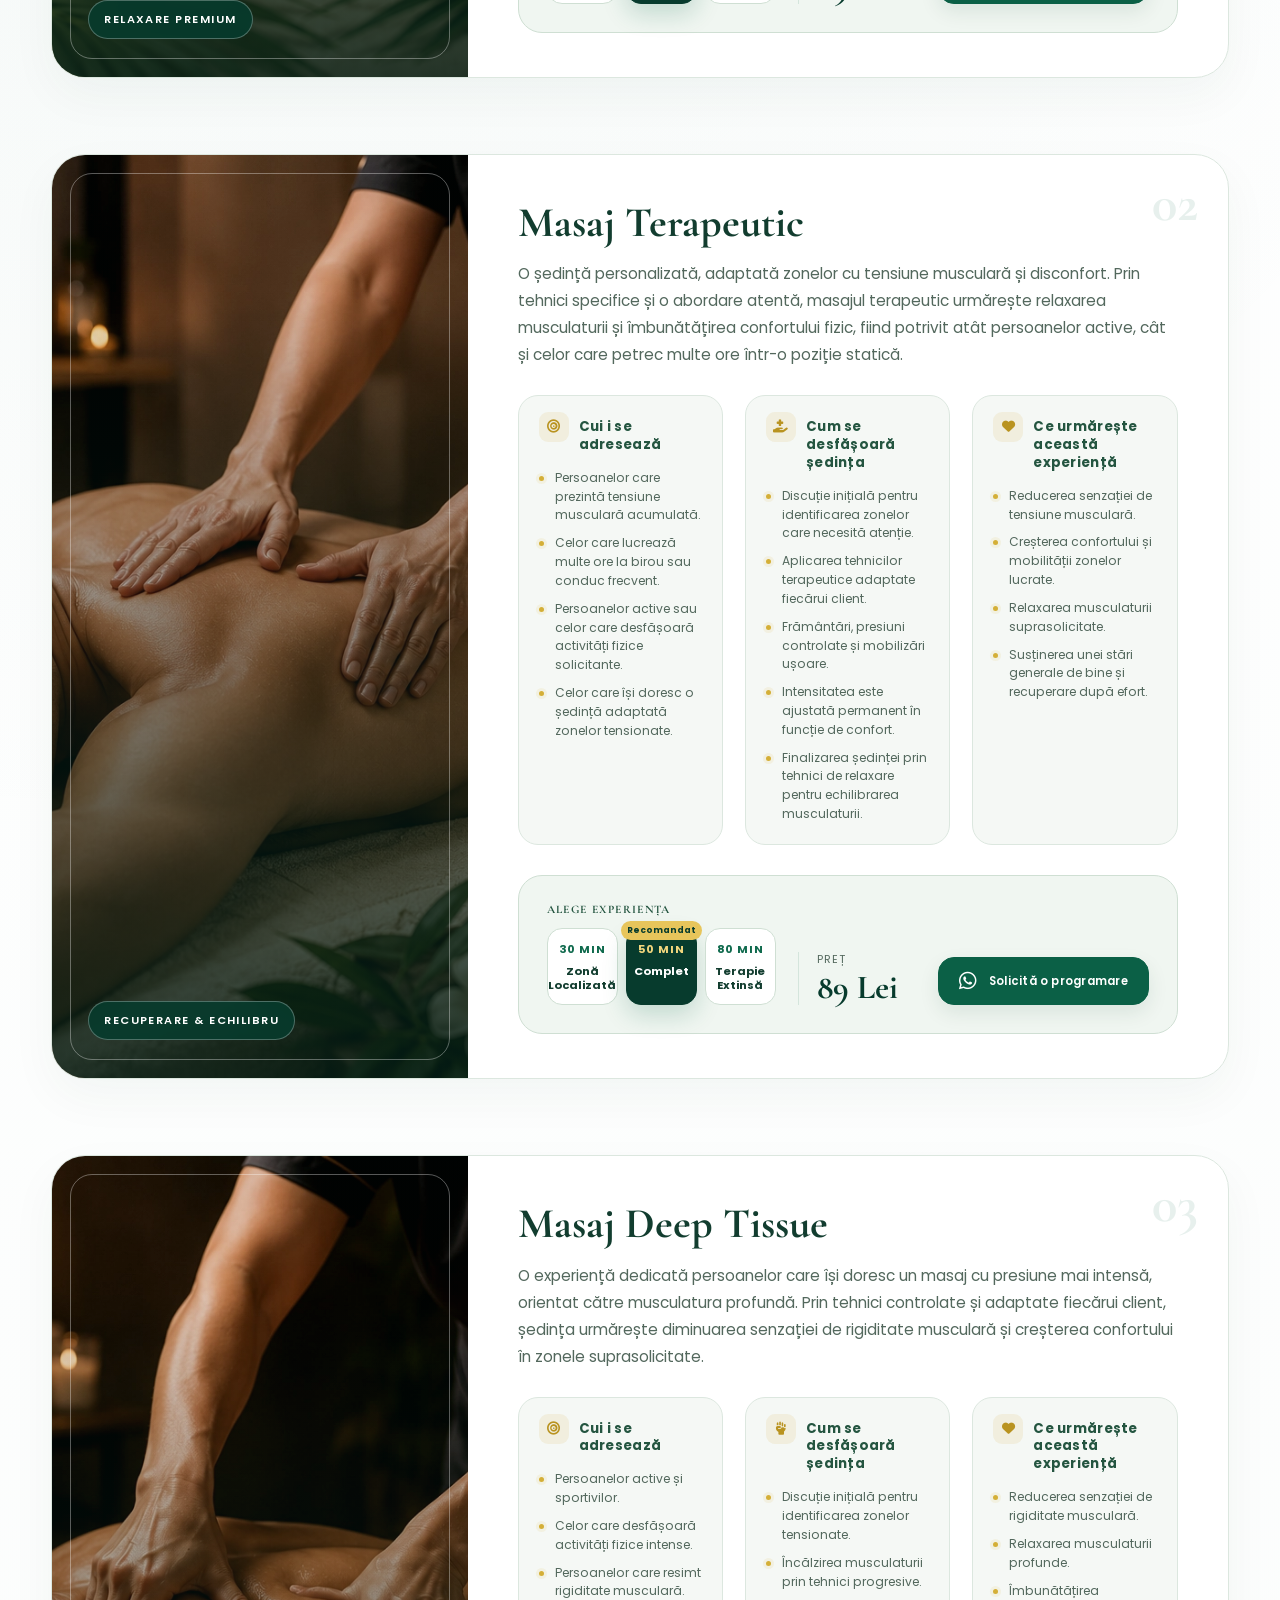
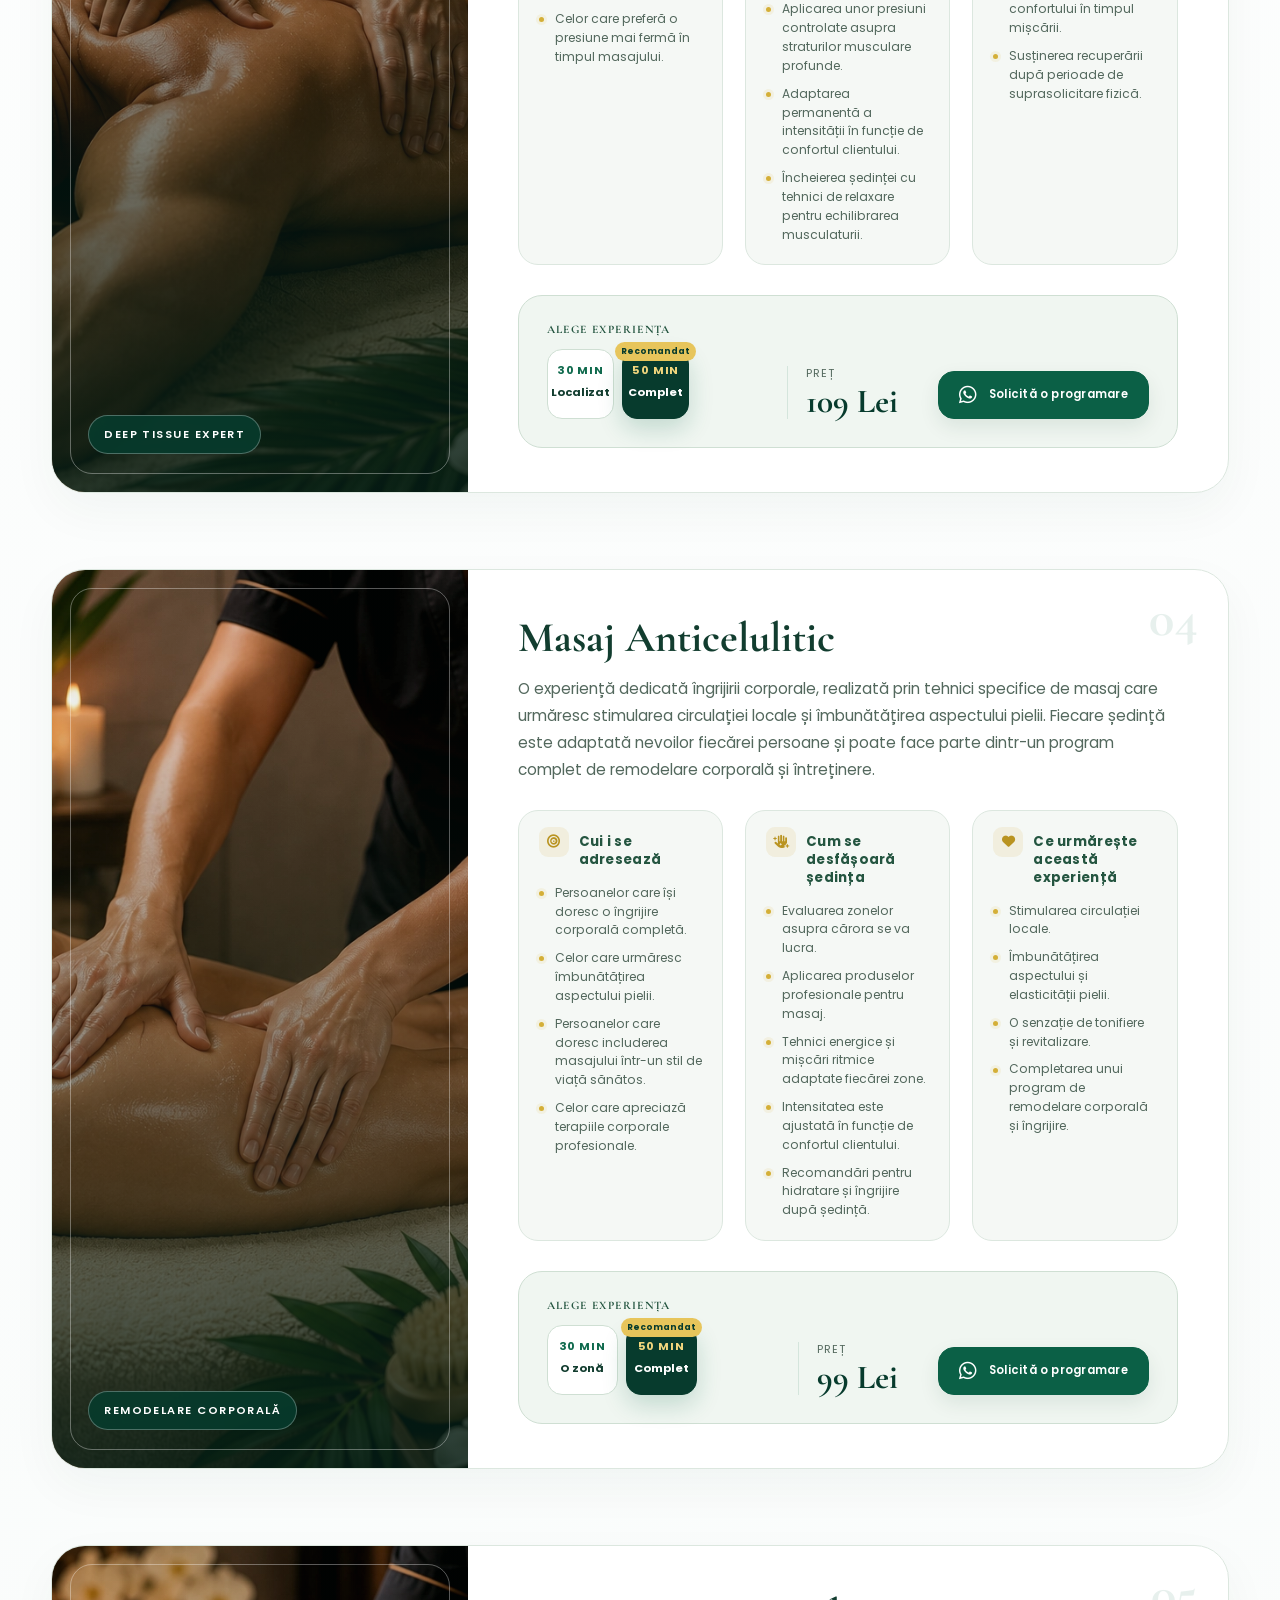
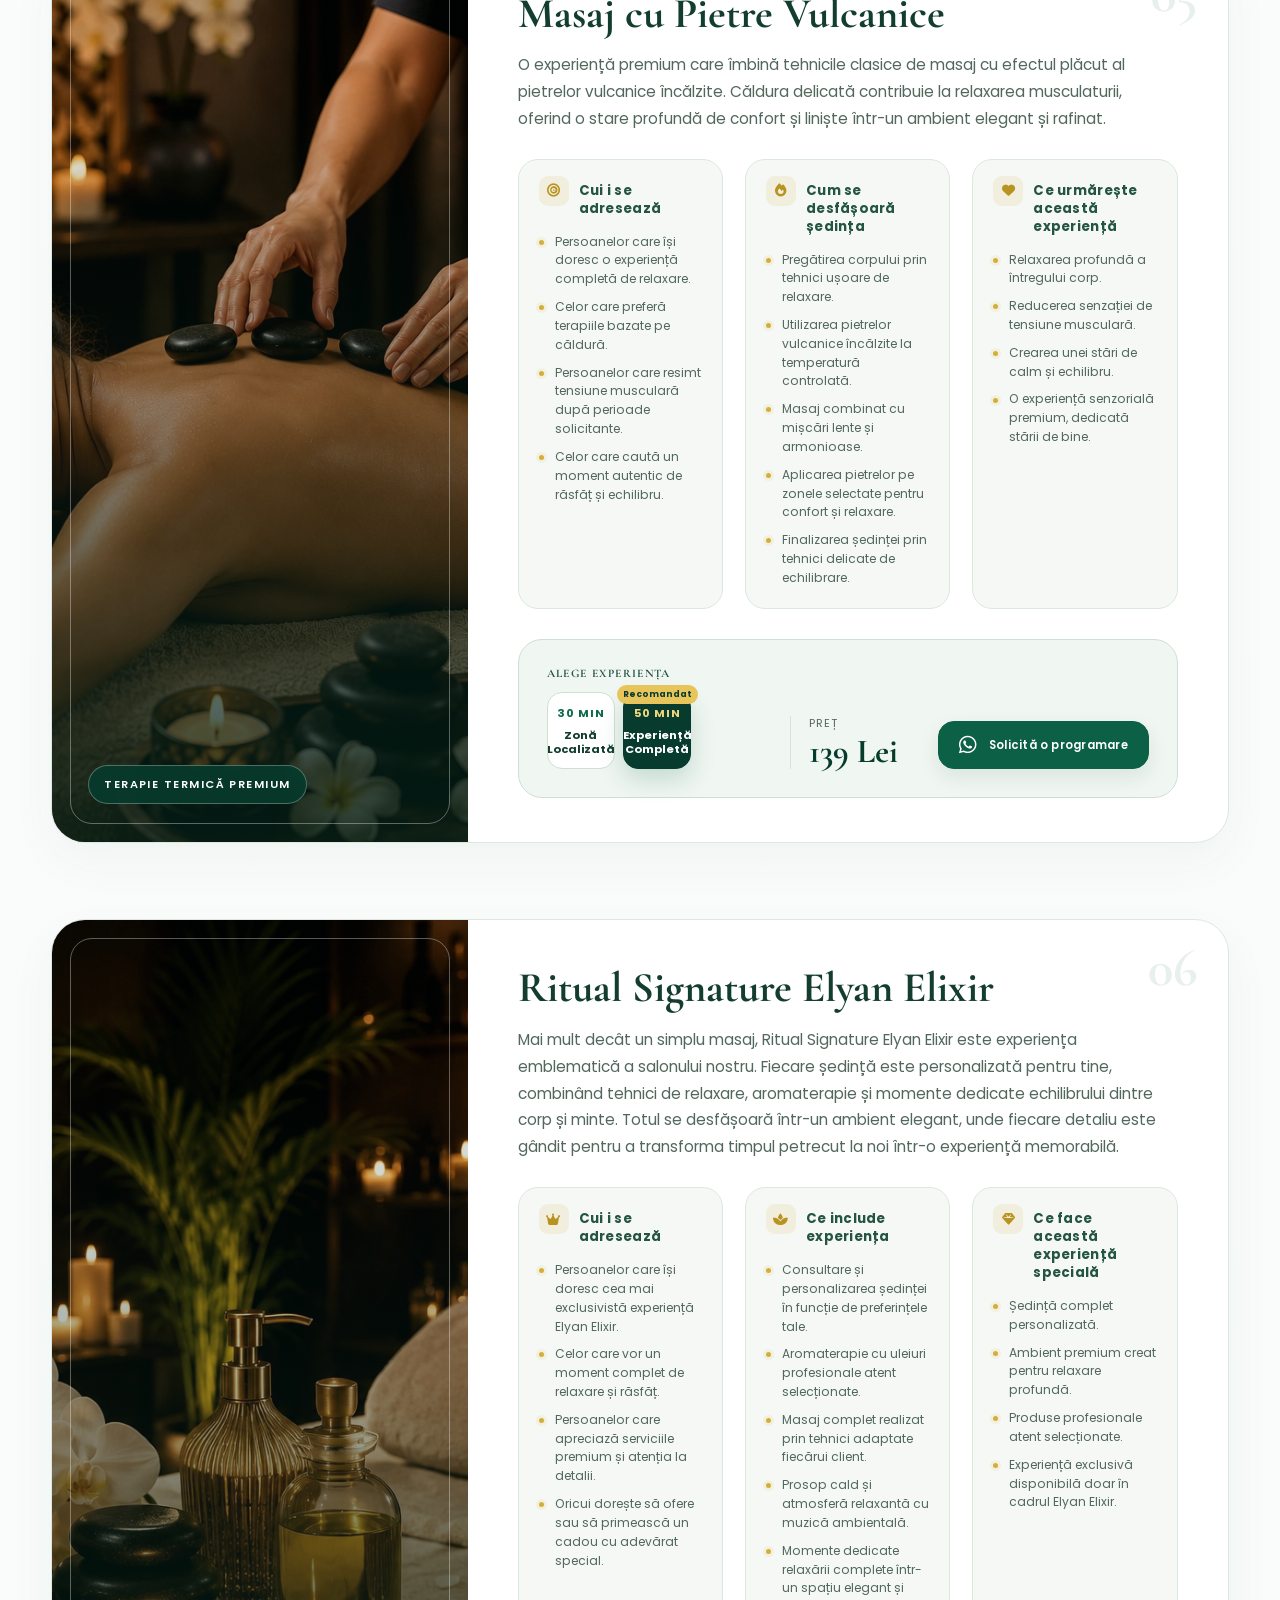
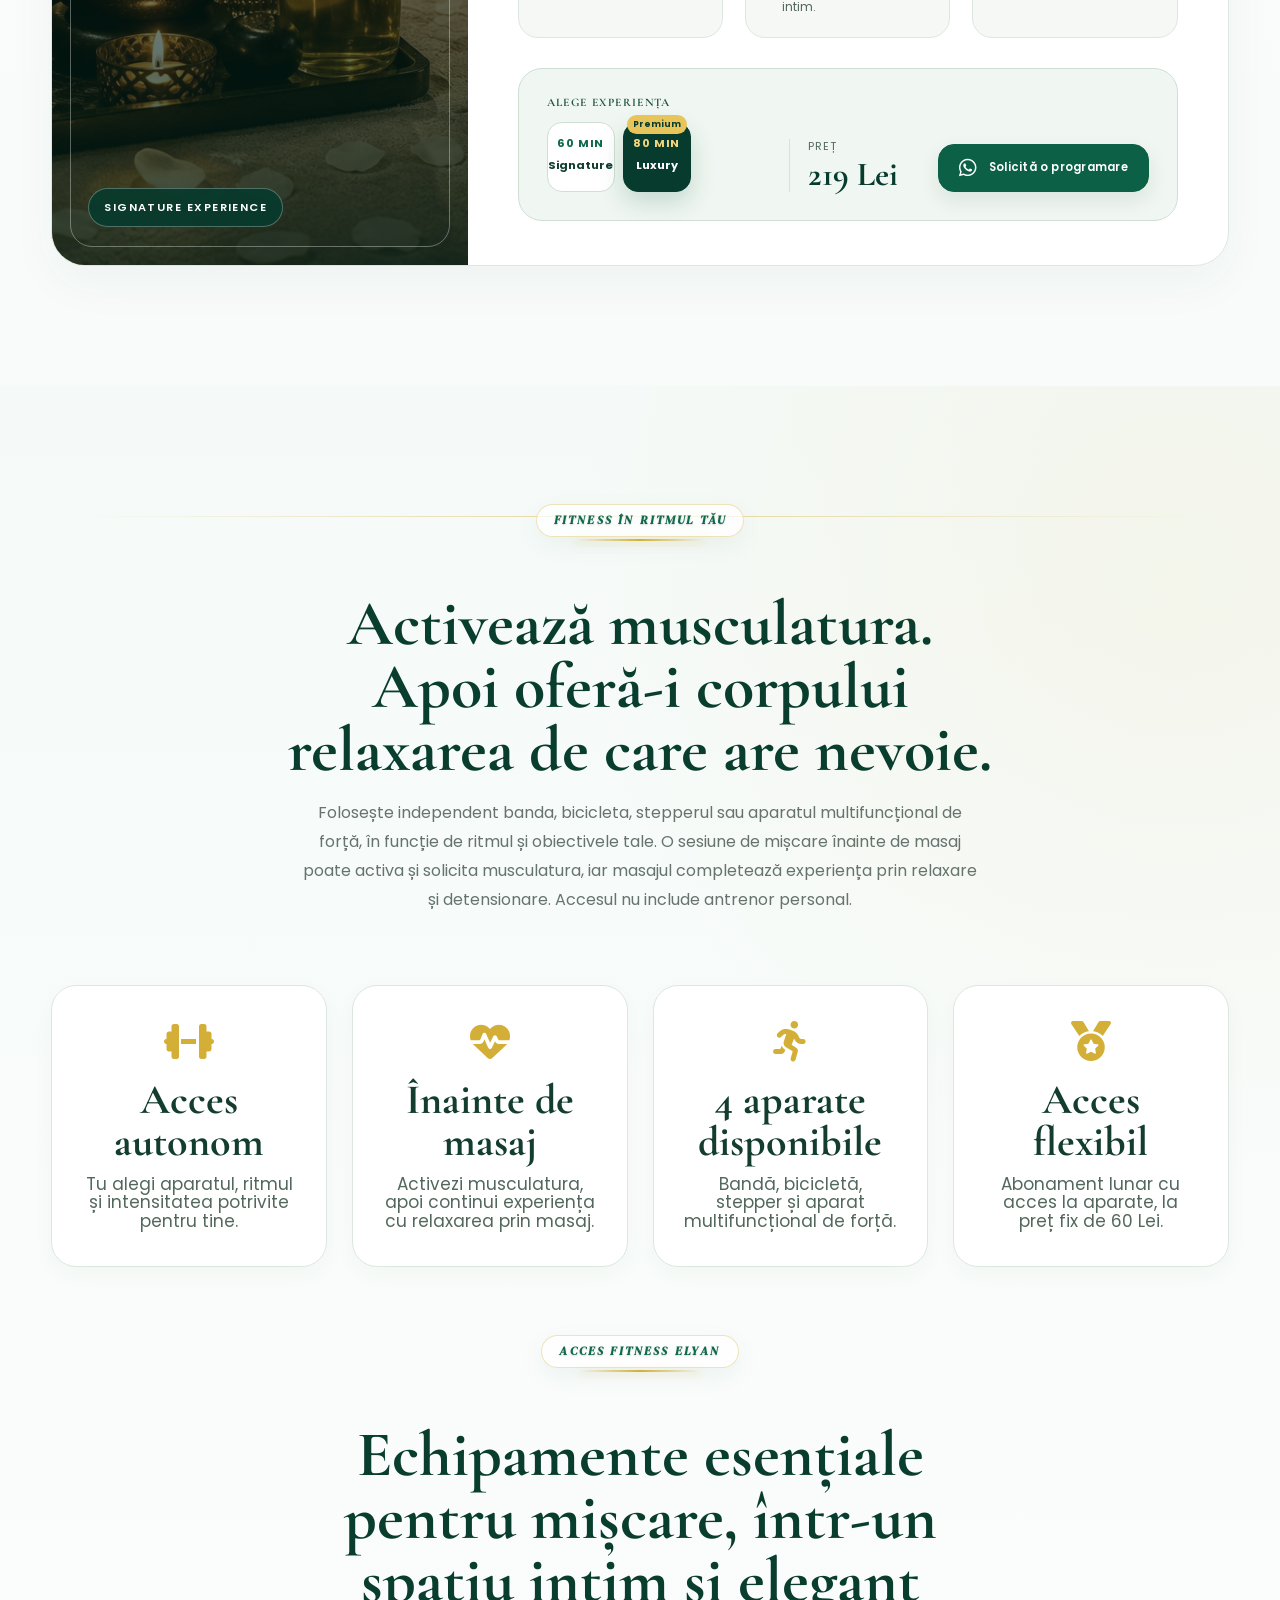
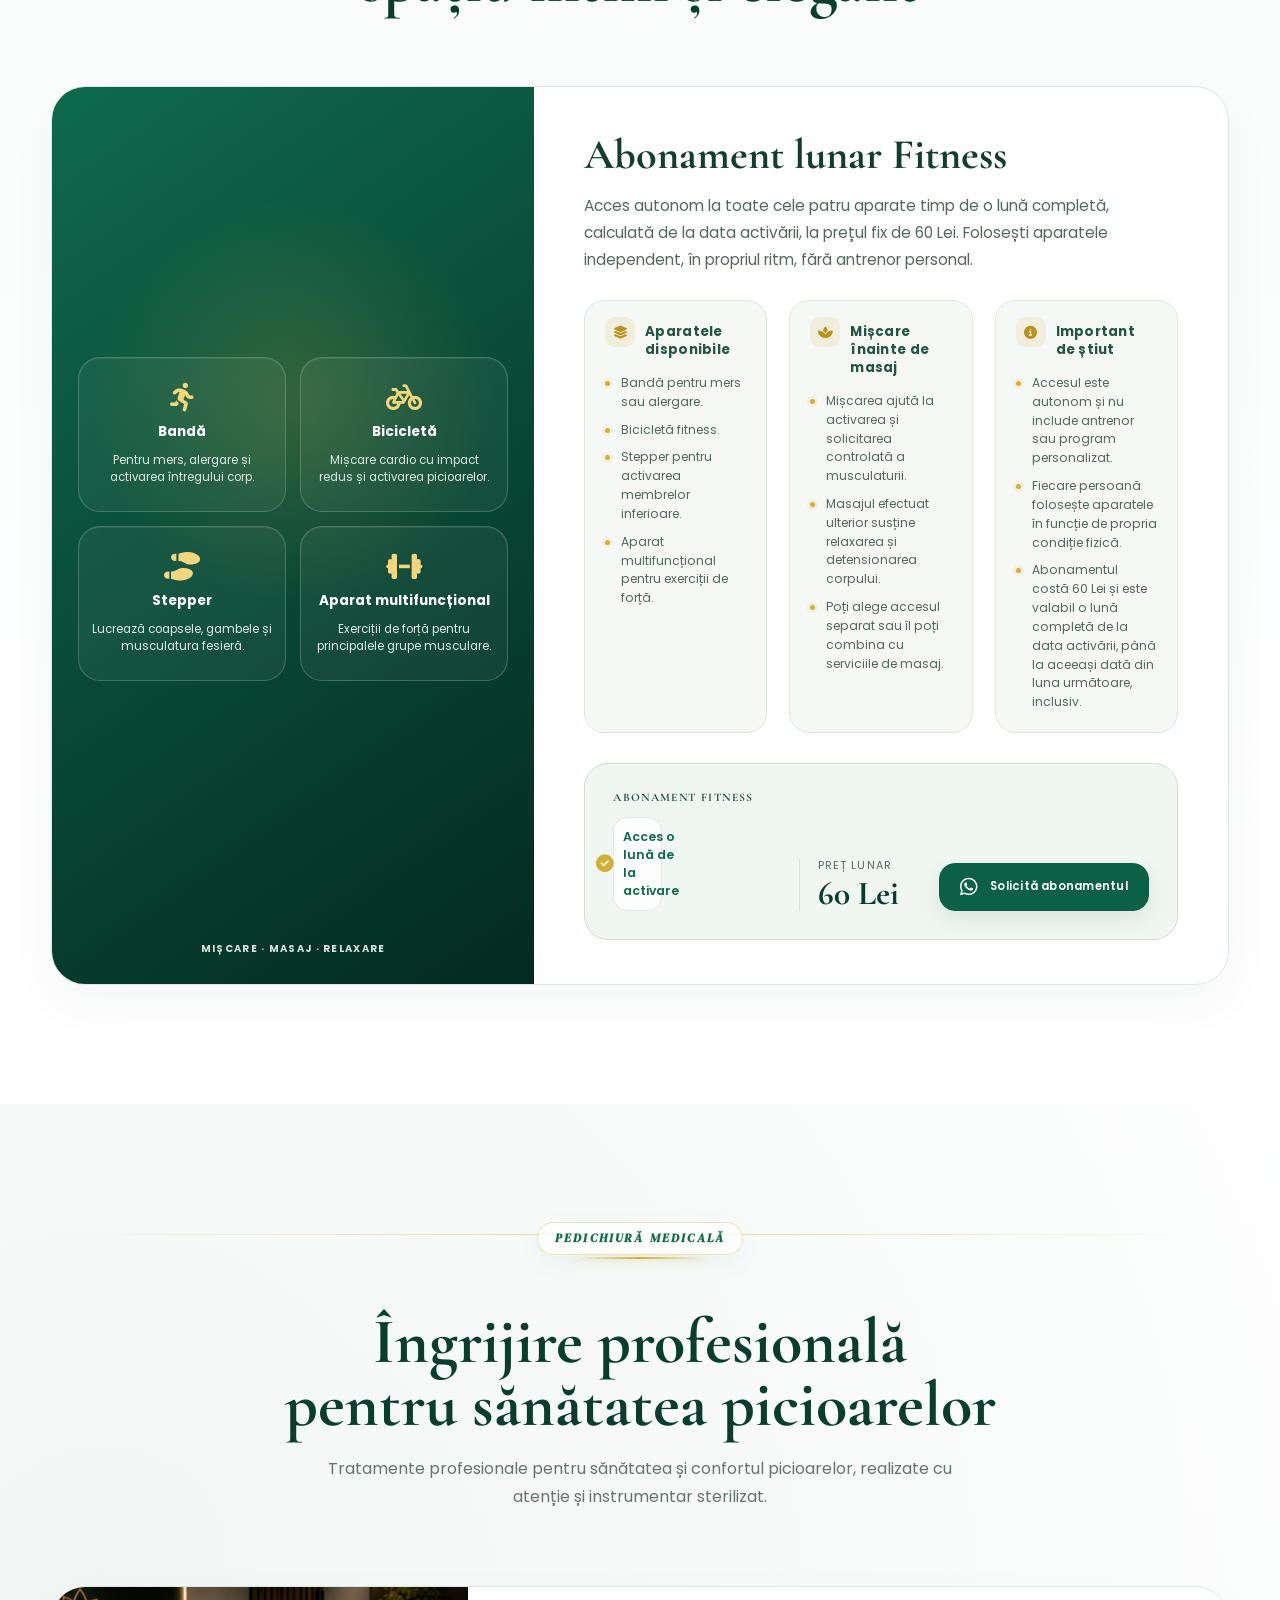
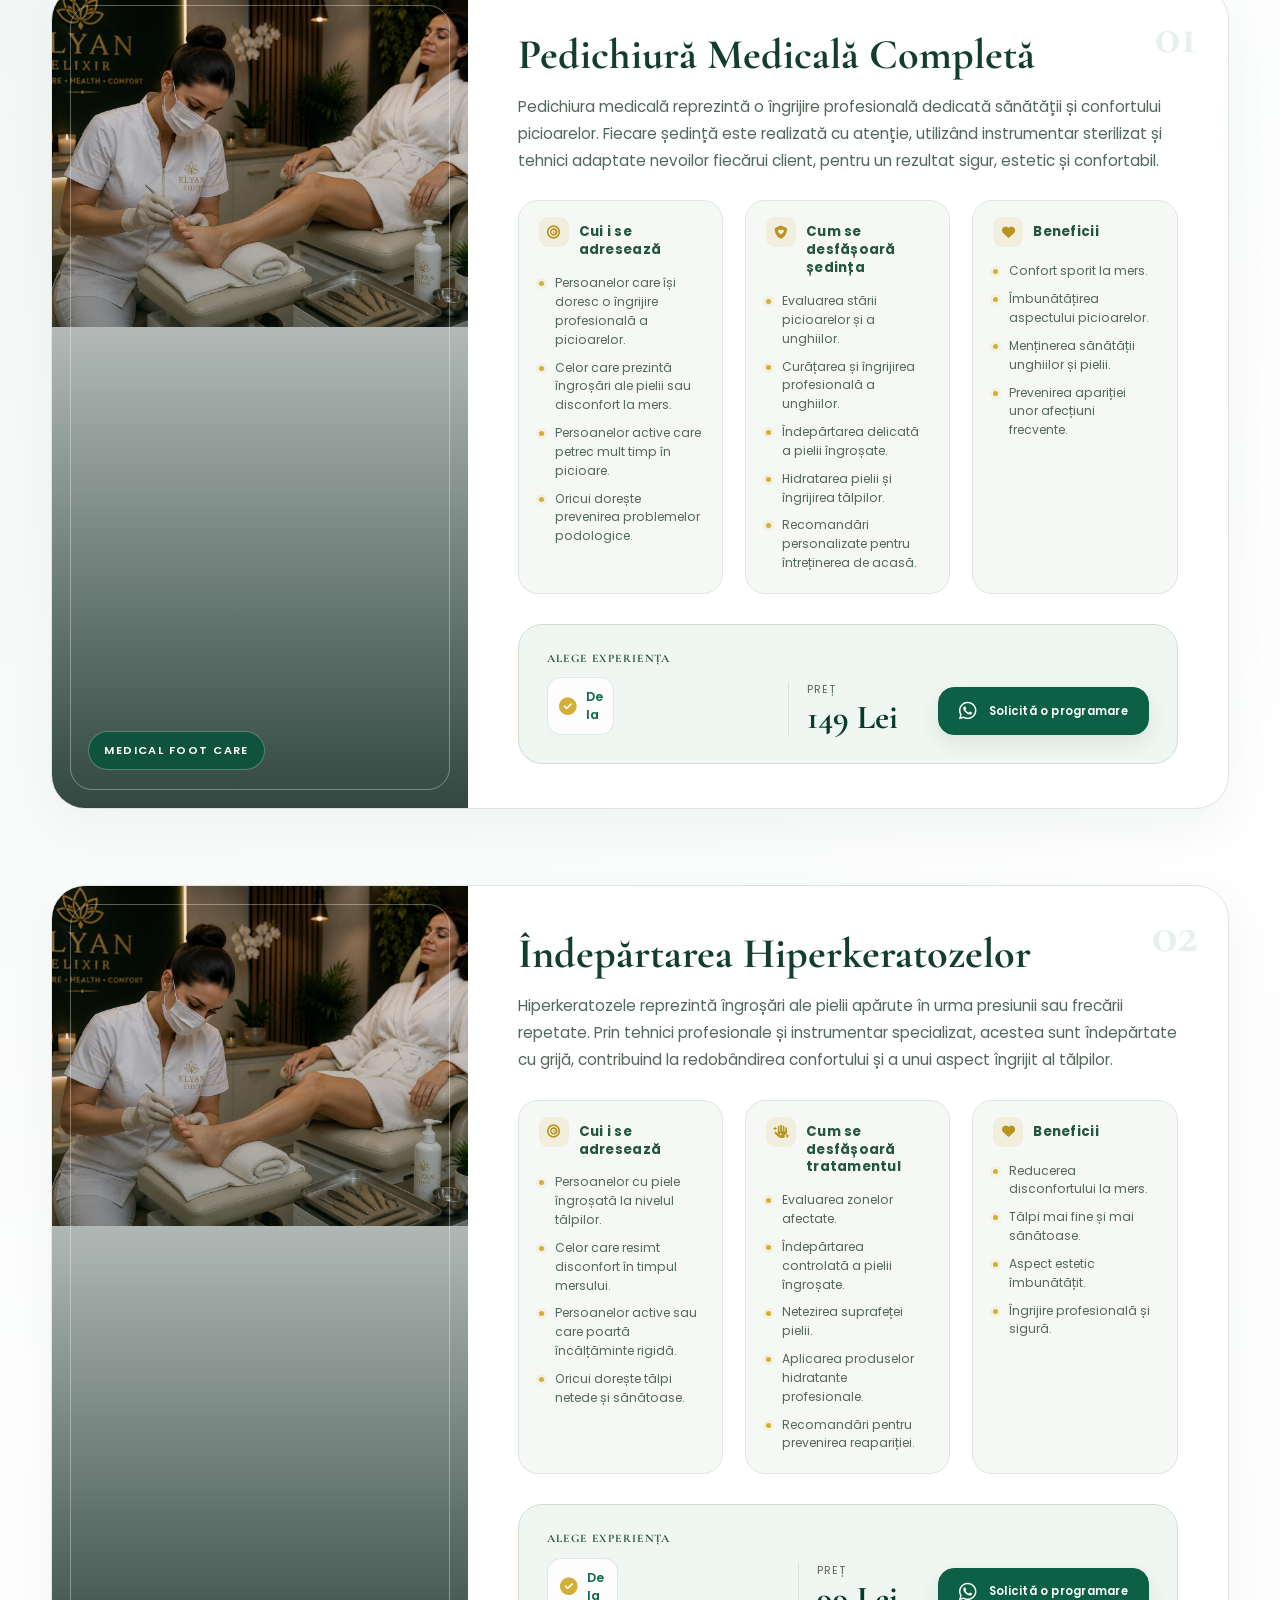
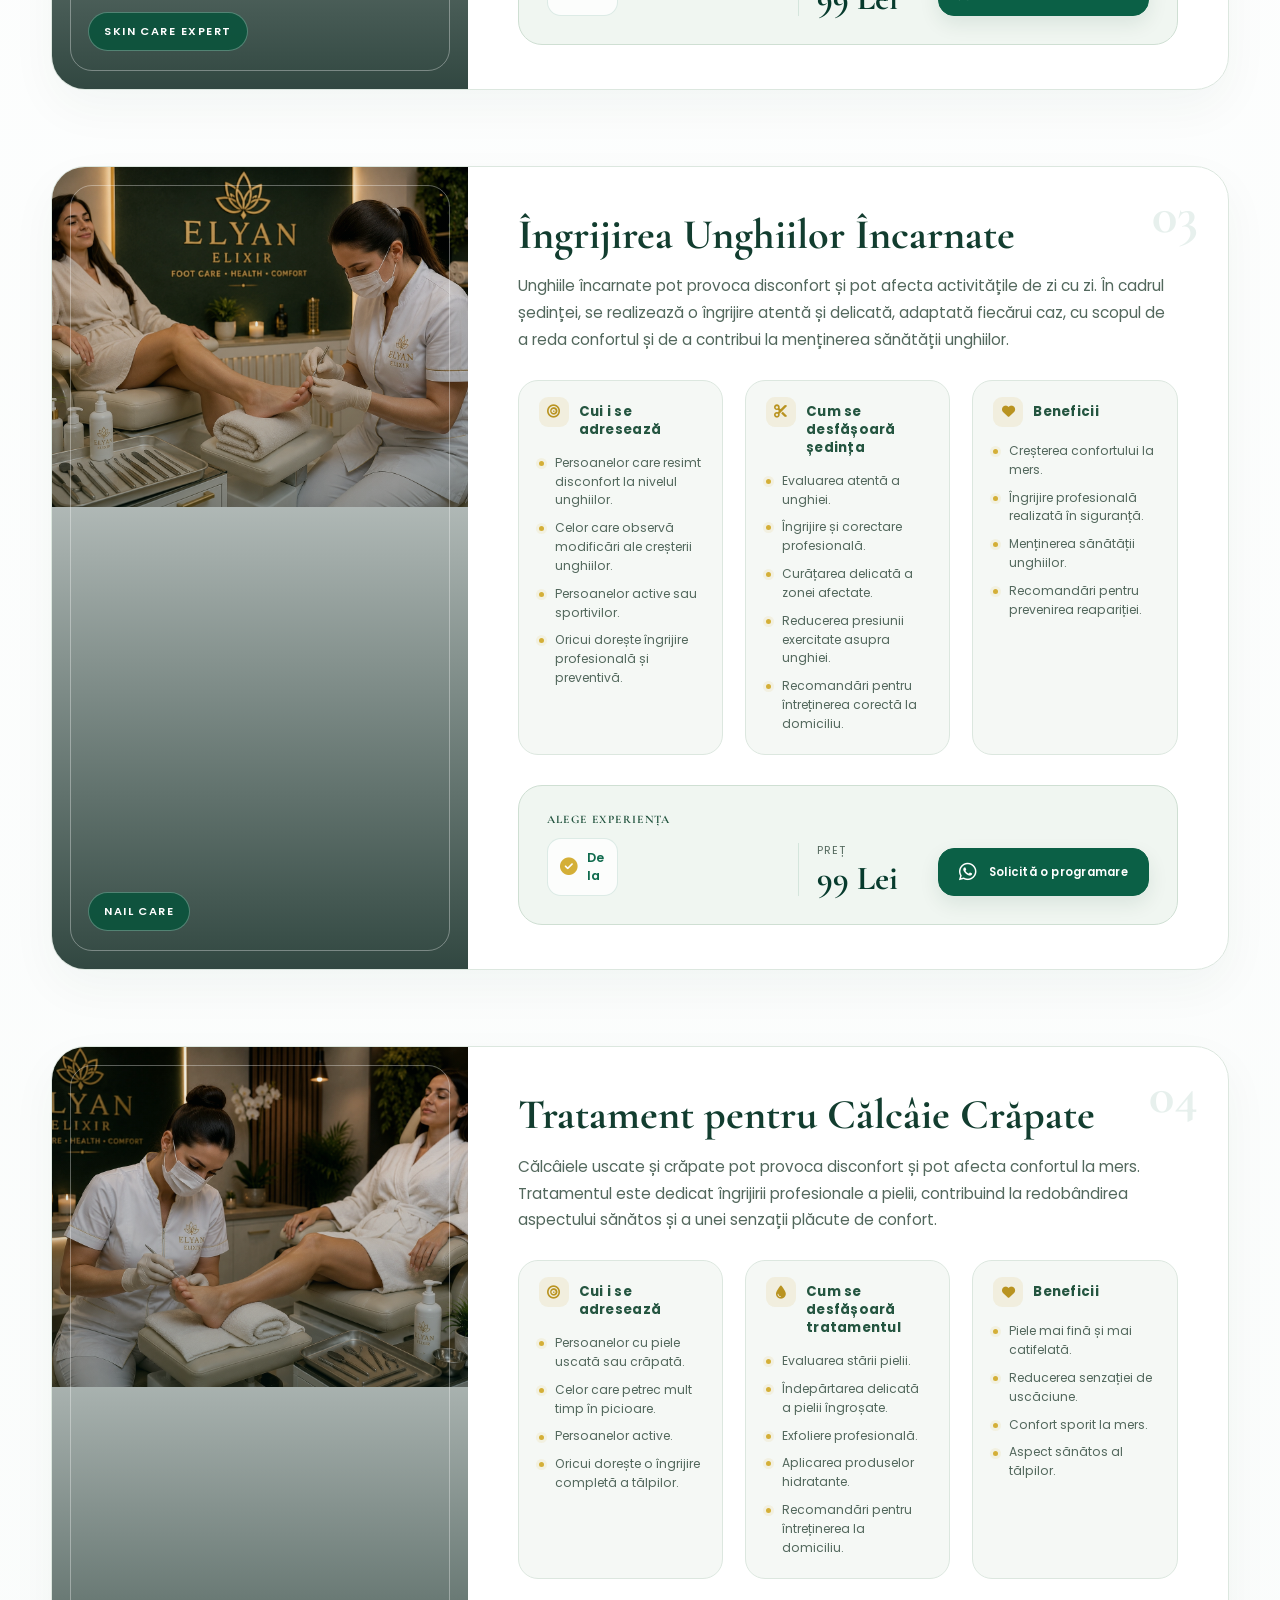
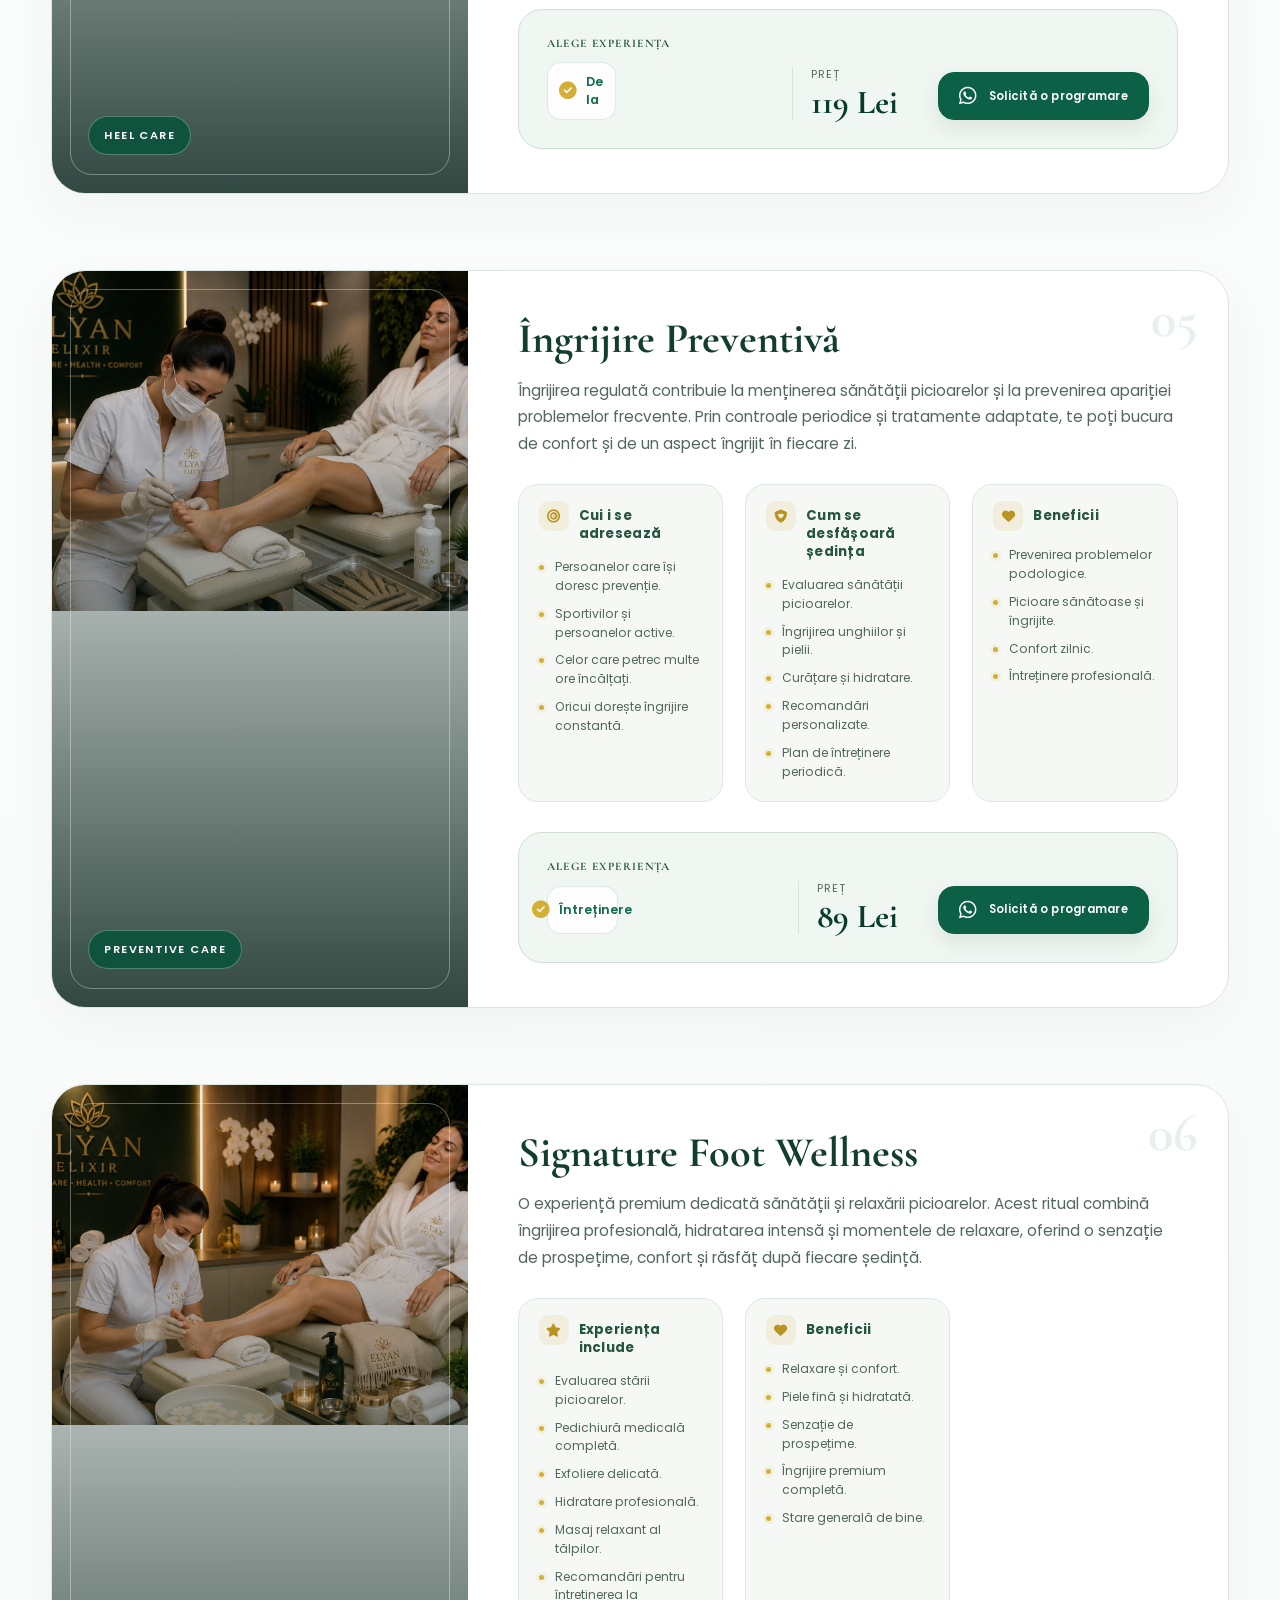
==== commit f2e958c1: "Add files via upload" ====
--- a/index.html
+++ b/index.html
@@ -48,7 +48,7 @@
         <meta name="twitter:description"
             content="Salon premium în Târgu Cărbunești">
 
-        <link rel="icon" href="images/favicon.png">
+        <link rel="icon" type="image/png" href="images/favicon-green.png">
         <link rel="preconnect" href="https://fonts.googleapis.com">
         <link rel="preconnect"
         
@@ -61,8 +61,9 @@
         <link rel="stylesheet" href="style.css?v=20260915b">
         <link rel="stylesheet" href="site-refresh.css?v=20260915">
         <link rel="stylesheet" href="mobile-app.css?v=20260917">
+        <link rel="stylesheet" href="visual-polish.css?v=20260917c">
         <link rel="manifest" href="manifest.webmanifest">
-        <link rel="apple-touch-icon" href="images/app-icon-192.png">
+        <link rel="apple-touch-icon" href="images/apple-touch-icon-green.png">
         <meta name="apple-mobile-web-app-capable" content="yes">
         <meta name="apple-mobile-web-app-status-bar-style" content="black-translucent">
         <link rel="preconnect" href="https://fonts.googleapis.com">
@@ -509,7 +510,6 @@
                 <div class="mobile-quick-links">
                     <a href="#membership"><i class="fa-solid fa-crown"></i><span>Abonament</span></a>
                     <a href="#despre"><i class="fa-regular fa-gem"></i><span>Povestea noastră</span></a>
-                    <a href="#echipa"><i class="fa-solid fa-people-group"></i><span>Echipa</span></a>
                     <a href="#contact"><i class="fa-solid fa-location-dot"></i><span>Contact</span></a>
                 </div>
 
@@ -4234,7 +4234,7 @@
         <!-- ========================================================= -->
         <script defer src="services.js?v=20260915b"></script>
         <script defer src="script.js?v=20260915b"></script>
-        <script defer src="mobile-app.js?v=20260917"></script>
+        <script defer src="mobile-app.js?v=20260917c"></script>
         
 
     </body>
--- a/visual-polish.css
+++ b/visual-polish.css
@@ -0,0 +1,172 @@
+/* Explicit surface/ink pairs prevent inherited light text on white cards. */
+:root{--elyan-ink:#123d2f;--elyan-muted:#53685d;--elyan-line:#dce7df;--elyan-gold:#e7c55b}
+body{color:var(--elyan-ink)}
+.hero-overlay{position:absolute;inset:0;z-index:1;pointer-events:none;background:linear-gradient(90deg,#032a20bd,#032a2033)}
+header{background:#073b2df5!important}
+@media(min-width:769px){.hero{height:auto!important;min-height:760px!important;padding:150px 0 95px!important}.hero-content{align-items:flex-start;max-width:700px}.hero-content h1{font-size:clamp(2rem,3.5vw,3.5rem)}.hero-content h2{font-size:clamp(2.9rem,4.2vw,4.3rem);line-height:1.06;text-wrap:balance;margin:22px 0}.hero-description{line-height:1.7;margin-bottom:0;max-width:650px}.hero-services{margin:30px 0}.hero-social{margin:20px 0 0;justify-content:flex-start}.hero-subtitle{margin-bottom:0}}
+a,button,input{ -webkit-tap-highlight-color:transparent }
+:is(a,button,input,summary):focus-visible{outline:3px solid #b58d20;outline-offset:4px}
+input{color-scheme:light}
+input::placeholder{color:#68766e!important;opacity:1}
+.section-title h2,.service-content h3,.about-modern__content h3,.contact-item h3{color:var(--elyan-ink)}
+.section-title p,.section-description,.service-intro,.service-block li,.about-modern__content>p,.about-content p{color:var(--elyan-muted)}
+.service-card{background:#fff;color:var(--elyan-ink);border:1px solid var(--elyan-line);box-shadow:0 18px 48px #073b2d0b}
+.service-block{background:#f5f8f5;color:var(--elyan-ink);border-color:var(--elyan-line);box-shadow:none}
+.service-block h4,.service-options__title{color:#245540}
+.service-footer{background:#f0f6f1;color:var(--elyan-ink);border:1px solid #cfdfd3;box-shadow:none}
+.duration-card{background:#fff;color:var(--elyan-ink);border-color:#cfdfd3}
+.duration-card>strong{color:var(--elyan-ink)}
+.duration-card.active{background:#073b2d;border-color:#073b2d;color:#fff}
+.duration-card.active>strong{color:#fff}
+.duration-card.active>span{color:#f1d67d}
+.duration-card>small{background:#e7c55b;color:#073b2d}
+@media(min-width:769px){.service-footer .duration-selector{display:grid;grid-template-columns:repeat(3,minmax(0,1fr));gap:8px}.service-footer .duration-card{min-width:0;padding:12px 7px}.service-footer .duration-card>strong{font-size:.7rem}.service-footer .duration-card>small{font-size:.54rem;padding-inline:6px}}
+.service-price span{color:#53685d}
+.service-price strong{color:#073b2d}
+.service-btn,.primary-btn{background:#0b6046;color:#fff;border-color:#0b6046;box-shadow:0 8px 20px #073b2d18}
+.service-btn:hover,.primary-btn:hover{background:#073b2d;color:#fff}
+.service-details-toggle{color:#164e39;background:#eff5f1;border-color:#d9e6dc}
+.service-category{background:#073b2de8;color:#fff;backdrop-filter:blur(8px)}
+.fitness-highlight{background:#fff;color:var(--elyan-ink);border:1px solid var(--elyan-line);box-shadow:0 8px 22px #073b2d08}
+.fitness-highlight h3{color:var(--elyan-ink)}
+.fitness-highlight p{color:var(--elyan-muted)}
+/* Equipment is UI, not a photo: no image shading or overlapping captions. */
+.fitness-equipment-visual{display:flex;align-items:center;padding:44px 26px 76px;isolation:isolate}
+.fitness-equipment-visual::before{display:none}
+.fitness-equipment-visual.service-image::after{background:none}
+.fitness-equipment-visual::after{top:auto;right:auto;height:auto;bottom:28px;color:#d3e6db;letter-spacing:.13em;font-size:.62rem}
+.fitness-equipment-visual .equipment-icons{position:relative;inset:auto;width:100%;transform:none;z-index:2}
+.fitness-equipment-visual .equipment-icons>div{background:#ffffff0d;border-color:#b7cbb54a;min-height:155px;padding:19px 13px;gap:10px}
+.fitness-equipment-visual .equipment-icons strong{color:#fff;font-size:.85rem}
+.fitness-equipment-visual .equipment-icons small{color:#dcebe2;font-size:.72rem;line-height:1.5;font-weight:400}
+.fitness-equipment-visual .equipment-icons i{color:#f1d67d;font-size:1.8rem}
+.fitness-equipment-visual .service-category{display:none}
+.fitness-access-card::before{display:none}
+.about-modern .about-feature{background:#fff;color:var(--elyan-ink);box-shadow:none;border-color:var(--elyan-line)}
+.about-modern .about-feature small{color:var(--elyan-muted)}
+.about-modern__eyebrow{color:#856615}
+.about-badge{background:#fff;color:var(--elyan-ink);border:1px solid var(--elyan-line);box-shadow:0 12px 30px #073b2d12}
+.about-badge strong{color:var(--elyan-ink)}
+.about-badge span{color:var(--elyan-muted)}
+.contact-item{background:#fff;color:var(--elyan-ink);border-color:var(--elyan-line);box-shadow:0 8px 24px #073b2d08}
+.contact-item a{color:#245540}
+.contact-item>i{display:grid!important;color:#0b6046;background:#edf4ef}
+.membership-description,.membership-card-preview li{color:#d4e8dd}
+.membership-title,.membership-motto span:first-child{color:#fff}
+.membership-card-label,.membership-motto span:last-child{color:#f1d67d}
+.site-footer .footer-brand p,.site-footer .footer-column a,.footer-cta p{color:#d0e3d8}
+.site-footer .footer-column h3,.footer-cta h2{color:#fff}
+.footer-hours small,.site-footer .footer-bottom p,.site-footer .footer-bottom>span{color:#afcbbd}
+.site-footer .footer-column a:hover{color:#f1d67d}
+.app-dock a{color:#c5d9ce}
+.app-checkout-peek.is-summary-visible{display:none!important}
+/* Configurator: compact controls, readable variants and clear calculation. */
+.catalog,.summary{background:#fff;color:var(--elyan-ink);border-color:var(--elyan-line)}
+.category-button{color:var(--elyan-ink);background:#f1f6f2}
+.category-button small,.option-title span,.summary-head p,.summary-item span,.summary-note,.configurator-intro p{color:var(--elyan-muted)}
+.option-row{min-height:60px}
+.option-title{display:block}
+.option-title strong{color:var(--elyan-ink);white-space:normal;font-size:.8rem;line-height:1.4}
+.option-title span{display:block;white-space:normal;overflow:visible;margin-top:3px;padding:0;font-size:.7rem;line-height:1.4}
+.option-title span::before{display:none}
+.stepper{border-color:#ccded1}
+.stepper button{min-height:42px;color:#0b6046;background:#edf4ef;font-size:1rem}
+.stepper output{color:var(--elyan-ink);background:#fff}
+.stepper button:disabled{opacity:1;color:#6b7d72;background:#f0f3f0}
+.summary-item{background:#f1f6f2;color:var(--elyan-ink);border:1px solid #e3ece5}
+.summary-item strong{color:var(--elyan-ink)}
+.empty-state{color:var(--elyan-muted)}
+.member-form{background:#f5f7f1;border-color:#d4e1d7}
+.member-form input{background:#fff;color:var(--elyan-ink)}
+.member-form__heading small{color:#53685d}
+.order-button{color:#fff;background:linear-gradient(120deg,#0b6046,#073b2d)}
+.order-button.is-disabled{opacity:1;background:#e3eae4;color:#54675c;box-shadow:none}
+.calculation{color:var(--elyan-ink)}
+.calculation .discount{color:#0b6046}
+.modal-close{width:40px;height:40px;top:12px;right:12px;background:#073b2d;color:#fff;border:1px solid #e7c55b80}
+.digital-card__top{padding-right:28px}
+.digital-card__intro>span,.digital-card__identity small{color:#c2dbcd}
+.digital-card__item span{color:#c7dfd2;font-size:.65rem}
+.digital-card>p{color:#b9d1c3}
+.digital-card__identity strong{white-space:normal;overflow:visible;overflow-wrap:anywhere}
+/* Administration shares the same paper/emerald system. */
+.app-dashboard .welcome p,.app-dashboard .empty-dashboard p,.app-dashboard .storage-note{color:#53685d}
+.app-dashboard .stats small,.app-dashboard .stats article>div>span,.app-dashboard th,.app-dashboard td small{color:#53685d}
+.app-dashboard .history__head input{color:var(--elyan-ink)}
+.app-dashboard .service-tags span{background:#eef5ef;border:1px solid #dce7df}
+.app-dashboard .service-tags span small{color:#53685d;font-size:.65rem}
+.app-dashboard .service-tags span strong{font-size:.7rem;color:#164e39}
+.app-dashboard .login-card p,.app-dashboard .login-note{color:#53685d}
+@media(max-width:768px){
+  .app-salon .hero{min-height:0!important;padding:34px 24px 28px!important}
+  .app-salon .hero-content{display:block;position:relative;inset:auto;transform:none;margin:0;max-width:none}
+  .app-salon .hero h1{margin:0;text-align:left;font-size:.78rem!important}
+  .app-salon .hero-subtitle{display:block;background:none;border:0;box-shadow:none;padding:0;text-align:left;color:#dce9df;font:500 .64rem/1.5 Poppins,sans-serif!important;letter-spacing:.04em;opacity:1}
+  .app-salon .hero h2{max-width:450px;margin:25px 0 18px!important;font-size:clamp(2.3rem,10.7vw,3.6rem)!important;line-height:1.04!important;text-wrap:balance}
+  .app-salon .hero-description{margin:0;color:#e2eee6;font-size:.84rem!important;line-height:1.7!important}
+  .app-salon .hero-services{margin:24px 0 20px;width:100%;gap:6px}
+  .app-salon .hero-service{height:auto;min-height:72px;padding:12px 3px;box-shadow:none}
+  .app-salon .hero-service span{font-size:.63rem;color:#edf5ef}
+  .app-salon .hero-social{margin:0;justify-content:flex-start}
+  .app-salon .trust-ribbon__grid>div,.app-salon .trust-ribbon__grid>a{color:#123d2f;background:#fff;border:1px solid #dce7df}
+  .app-salon .trust-ribbon__grid span{color:#123d2f;font-size:.76rem}
+  .app-salon .trust-ribbon__grid small{color:#53685d;font-size:.62rem}
+  .app-salon .trust-ribbon__grid i{color:#0b6046;background:#edf4ef}
+  .app-salon .hero-overlay{background:linear-gradient(140deg,#032a20c9,#032a2096)}
+  .app-salon .section-title h2{font-size:clamp(2rem,9vw,2.6rem)!important;line-height:1.08!important;text-wrap:balance}
+  .app-salon .section-title p{font-size:.86rem!important;color:#53685d}
+  #fitness>.container>.section-title:first-child p{display:block;overflow:visible;-webkit-line-clamp:unset}
+  .app-salon .service-intro{font-size:.85rem;line-height:1.7}
+  .app-salon .service-content h3{font-size:2rem!important;line-height:1.1}
+  .app-salon .service-footer{padding:17px;border-radius:20px}
+  .duration-card>small{font-size:.6rem}
+  .app-salon .fitness-highlight{display:flex;flex-direction:column;align-items:flex-start;gap:8px;padding:15px;min-height:145px}
+  .app-salon .fitness-highlight h3{font-size:.78rem;line-height:1.4}
+  .app-salon .fitness-highlight p{font-size:.72rem;line-height:1.5}
+  .app-salon .fitness-equipment-visual{height:auto;min-height:360px;padding:24px 18px 56px}
+  .fitness-equipment-visual .equipment-icons>div{min-height:135px;padding:13px 9px;gap:8px}
+  .fitness-equipment-visual .equipment-icons strong{font-size:.76rem}
+  .fitness-equipment-visual .equipment-icons small{font-size:.66rem}
+  .fitness-equipment-visual::after{bottom:21px;font-size:.55rem}
+  .app-salon .about-modern .about-feature{min-height:125px;padding:15px}
+  .app-salon .about-modern .about-feature strong{font-size:.76rem;line-height:1.4}
+  .app-salon .about-modern .about-feature small{font-size:.68rem;line-height:1.5}
+  .app-salon .contact-item{grid-template-columns:1fr;gap:9px;align-content:start;padding:18px}
+  .app-salon .contact-item:first-child{grid-template-columns:38px 1fr;align-items:center}
+  .app-salon .contact-item h3{font:600 .85rem Poppins,sans-serif}
+  .app-salon .contact-item a{font-size:.78rem;line-height:1.55}
+  .app-salon .site-footer .footer-container{gap:28px;padding-top:34px}
+  .app-salon .site-footer .footer-column h3{text-align:left;margin-bottom:15px;font-size:.72rem}
+  .app-salon .site-footer .footer-column a{text-align:left;font-size:.77rem}
+  .app-salon .site-footer .footer-brand{grid-column:1/-1;text-align:left;align-items:flex-start}
+  .app-salon .site-footer .footer-brand p{font-size:.8rem;max-width:100%}
+  .app-salon .footer-cta p{font-size:.82rem;line-height:1.6}
+  .app-configurator .configurator-intro h1{font-size:clamp(2.5rem,11vw,3.5rem);line-height:1.04}
+  .app-configurator .option-row{min-height:65px;gap:7px}
+  .app-configurator .option-title strong{font-size:.76rem}
+  .app-configurator .option-title span{font-size:.65rem}
+  .app-configurator .stepper{grid-template-columns:30px 29px 30px}
+  .app-configurator .stepper button{height:42px}
+  .app-configurator .option-price{font-size:1rem;min-width:48px}
+  .app-configurator .summary-item span{font-size:.69rem}
+  .app-configurator .summary-note{font-size:.69rem}
+  .app-checkout-peek small{color:#53685d;font-size:.67rem}
+  .app-checkout-peek>span:last-child{font-size:.78rem}
+  body.menu-open .app-dock{display:none}
+  body.menu-open.app-salon>header{z-index:10003;background:transparent!important;border:0;box-shadow:none;backdrop-filter:none;pointer-events:none}
+  body.menu-open.app-salon .burger{pointer-events:auto;background:#073b2d;border-radius:12px}
+  body.menu-open.app-salon .logo{visibility:hidden}
+  .mobile-menu-content{padding-bottom:42px}
+  .mobile-quick-links{grid-template-columns:repeat(2,minmax(0,1fr))}
+  .mobile-category-copy small{color:#ccdfd3}
+  .mobile-menu-brand span,.mobile-menu-head>p{color:#d3e5da}
+  .app-dashboard .stats{grid-template-columns:repeat(2,minmax(0,1fr))}
+  .app-dashboard .stats article{padding:16px;min-height:155px;gap:10px}
+  .app-dashboard .stats small{font-size:.64rem;line-height:1.4}
+  .app-dashboard .stats strong{font-size:1.65rem;overflow-wrap:anywhere}
+  .app-dashboard .stats article>div>span{font-size:.65rem}
+  .app-dashboard td::before{color:#53685d}
+  .app-dashboard .service-tags{grid-template-columns:1fr}
+}
+@media(max-width:350px){.app-dashboard .stats{grid-template-columns:1fr}.app-salon .hero{padding-inline:20px!important}.app-salon .hero-service span{font-size:.58rem}}
+@media(prefers-reduced-motion:reduce){.reveal{opacity:1!important;transform:none!important}}
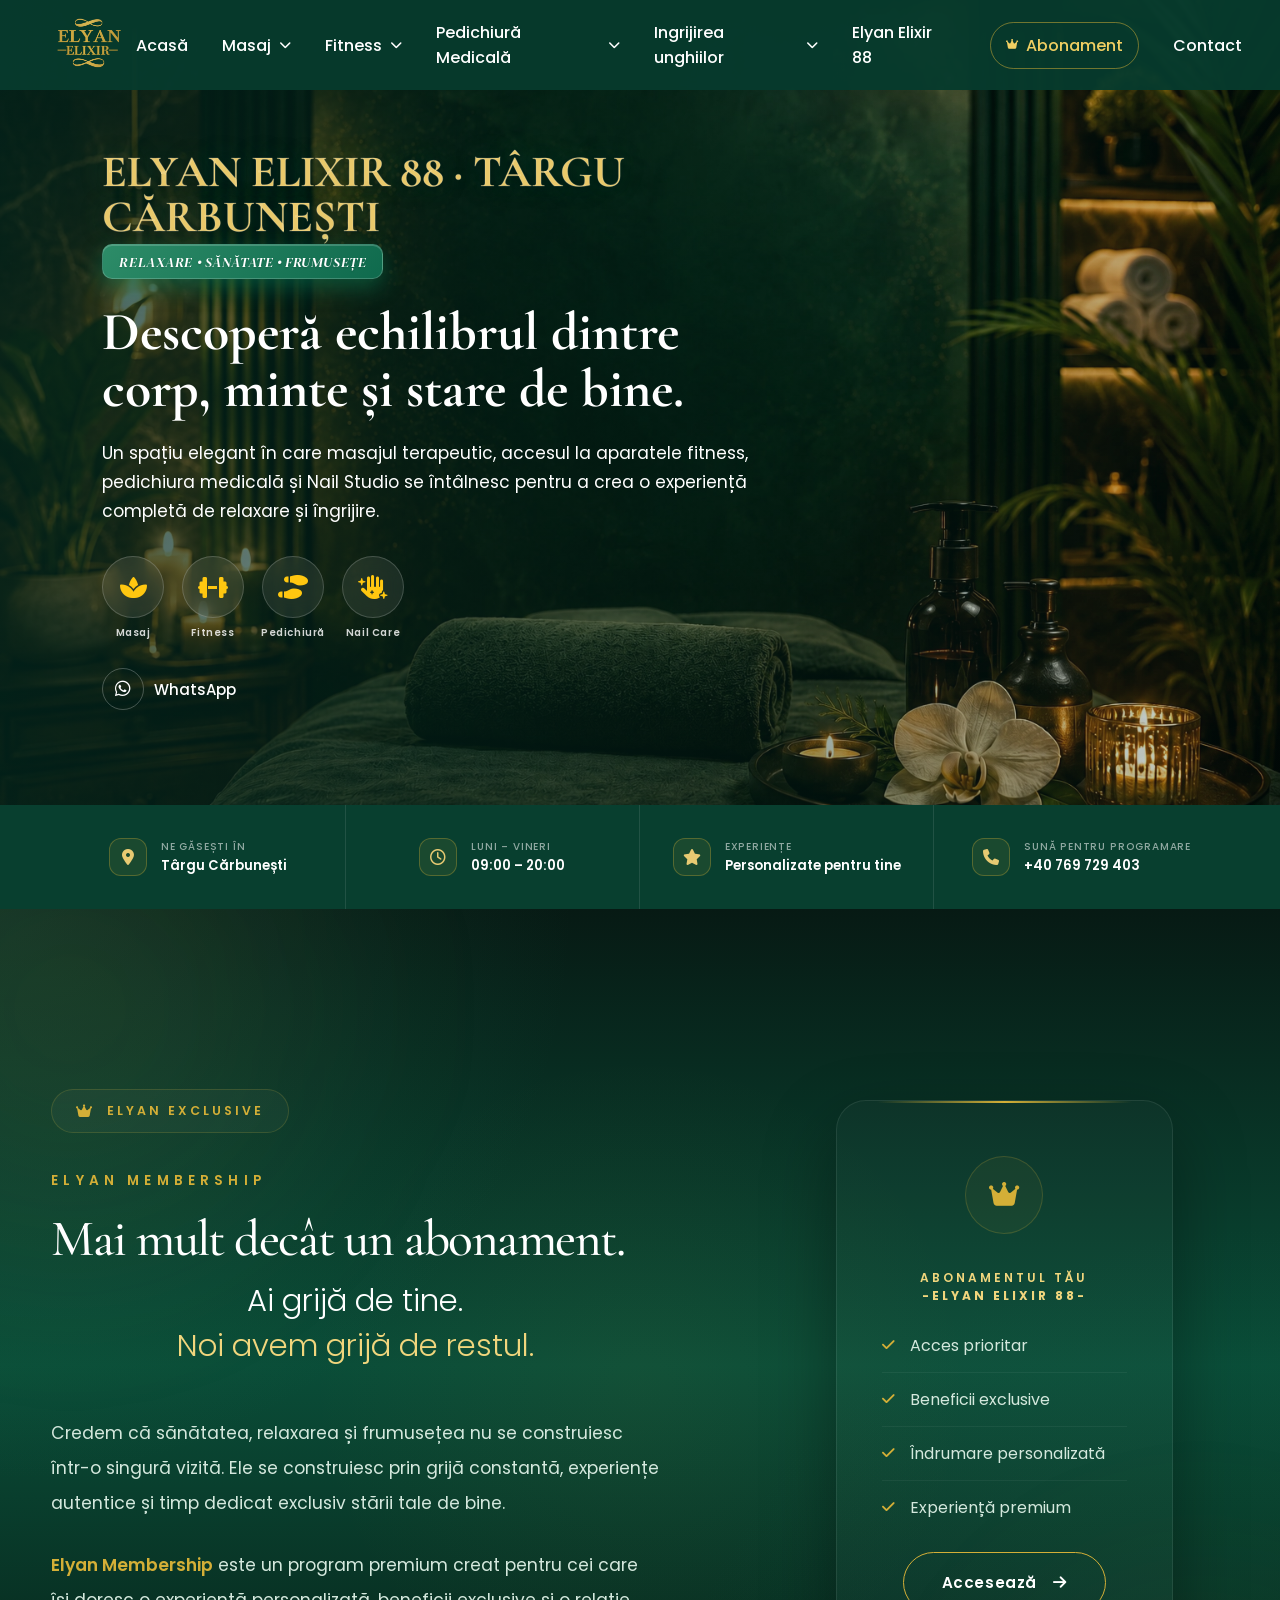
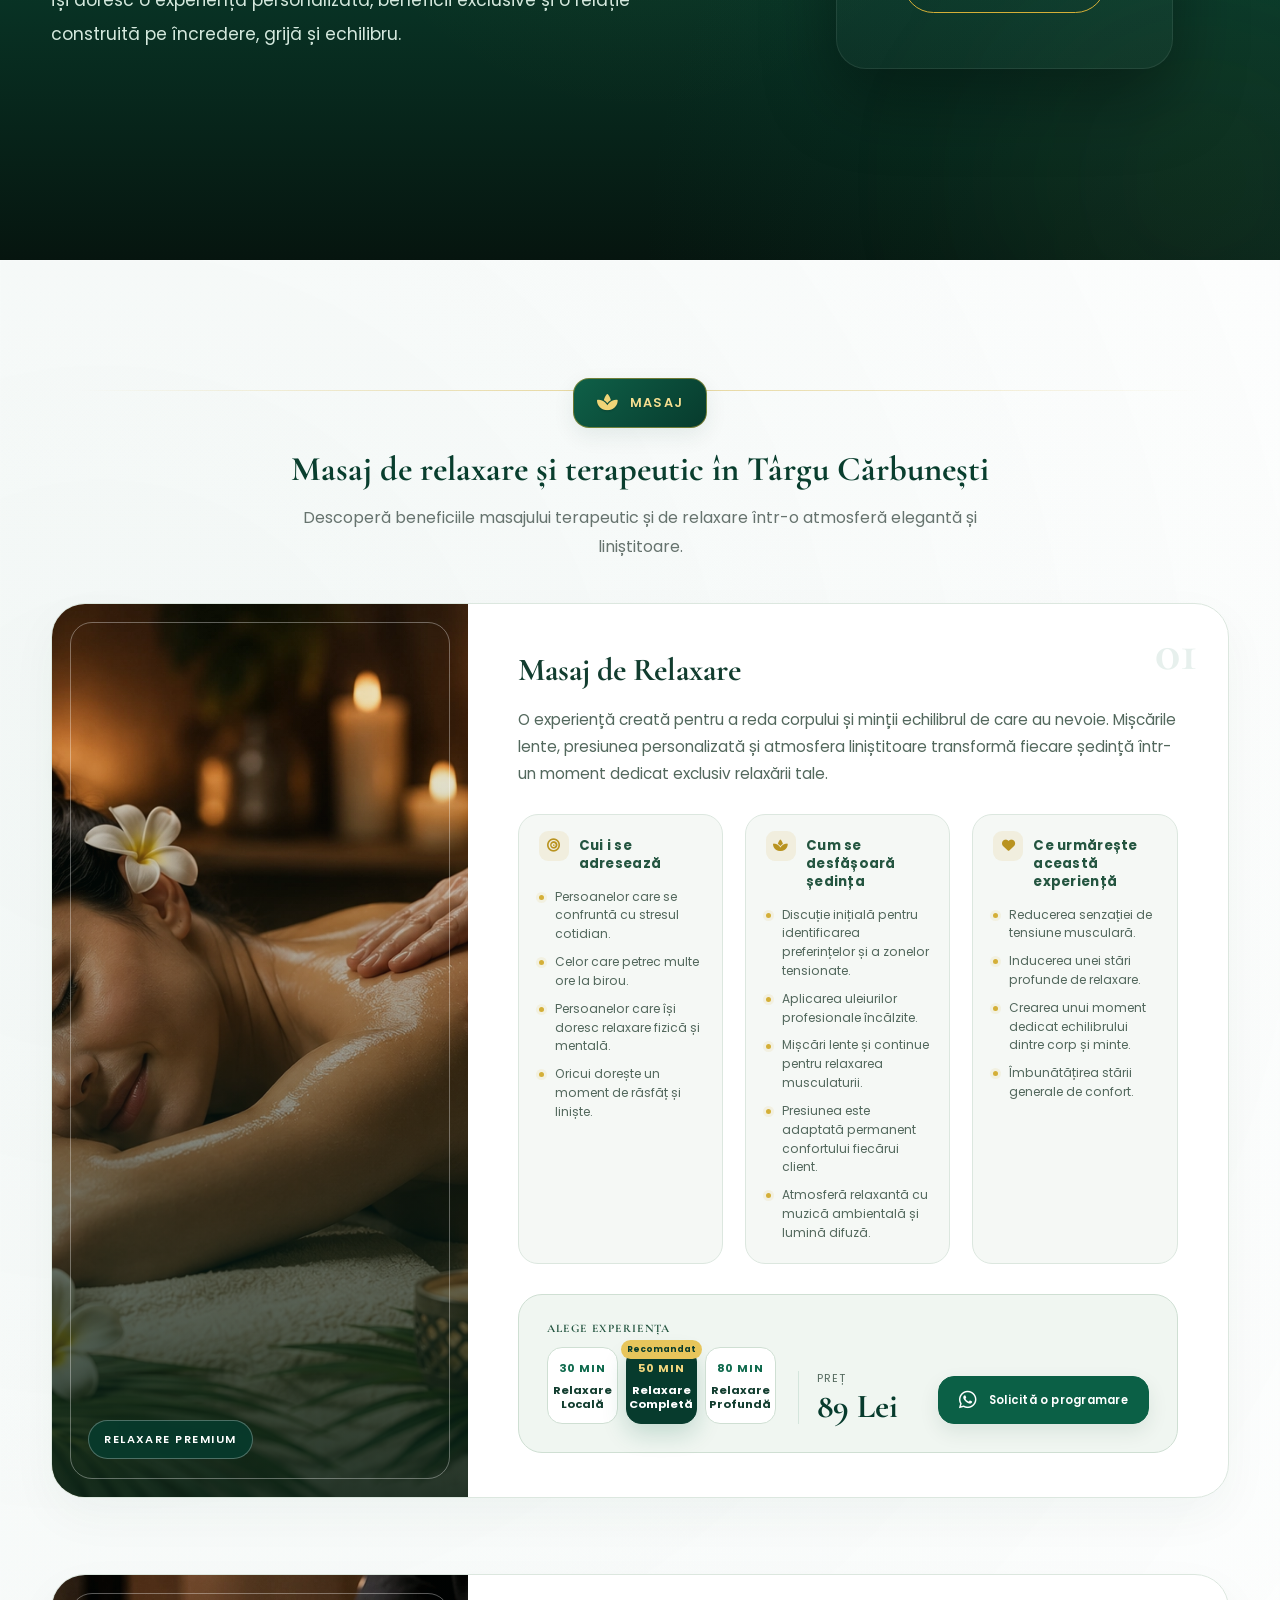
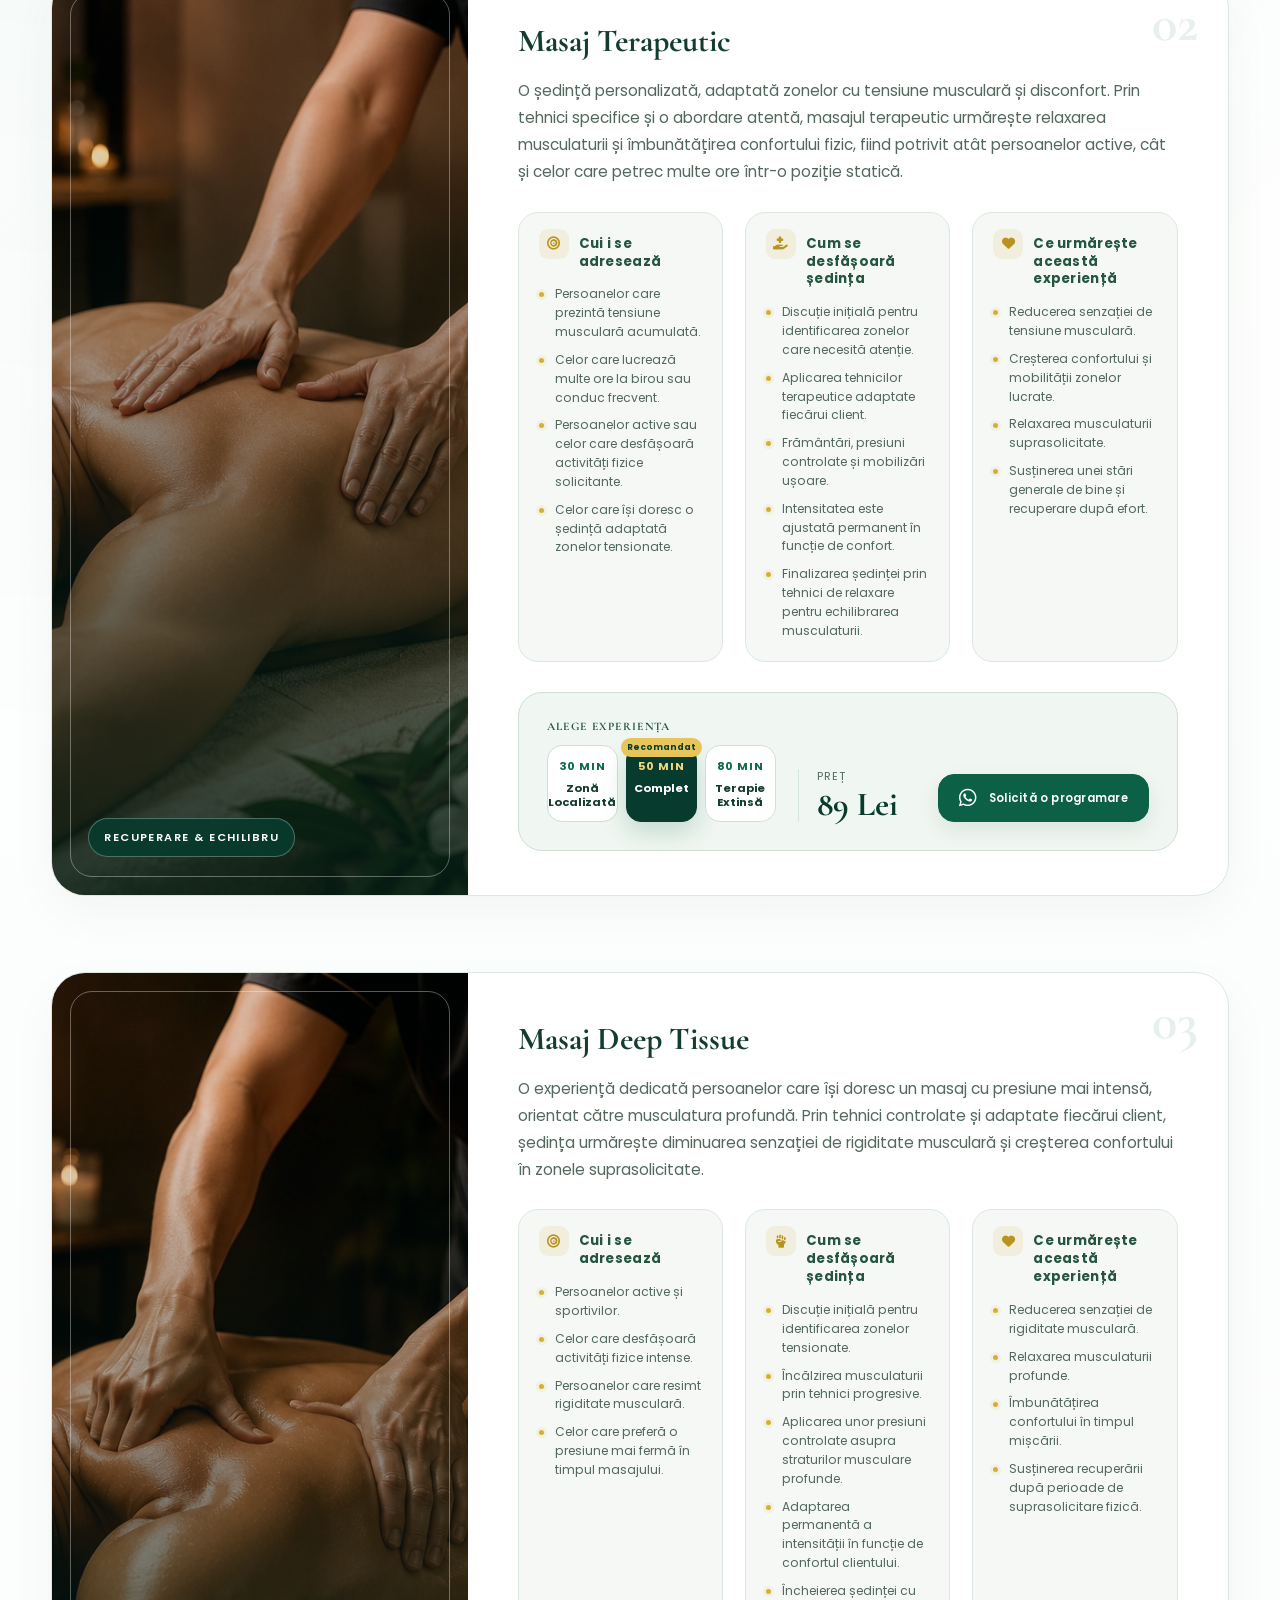
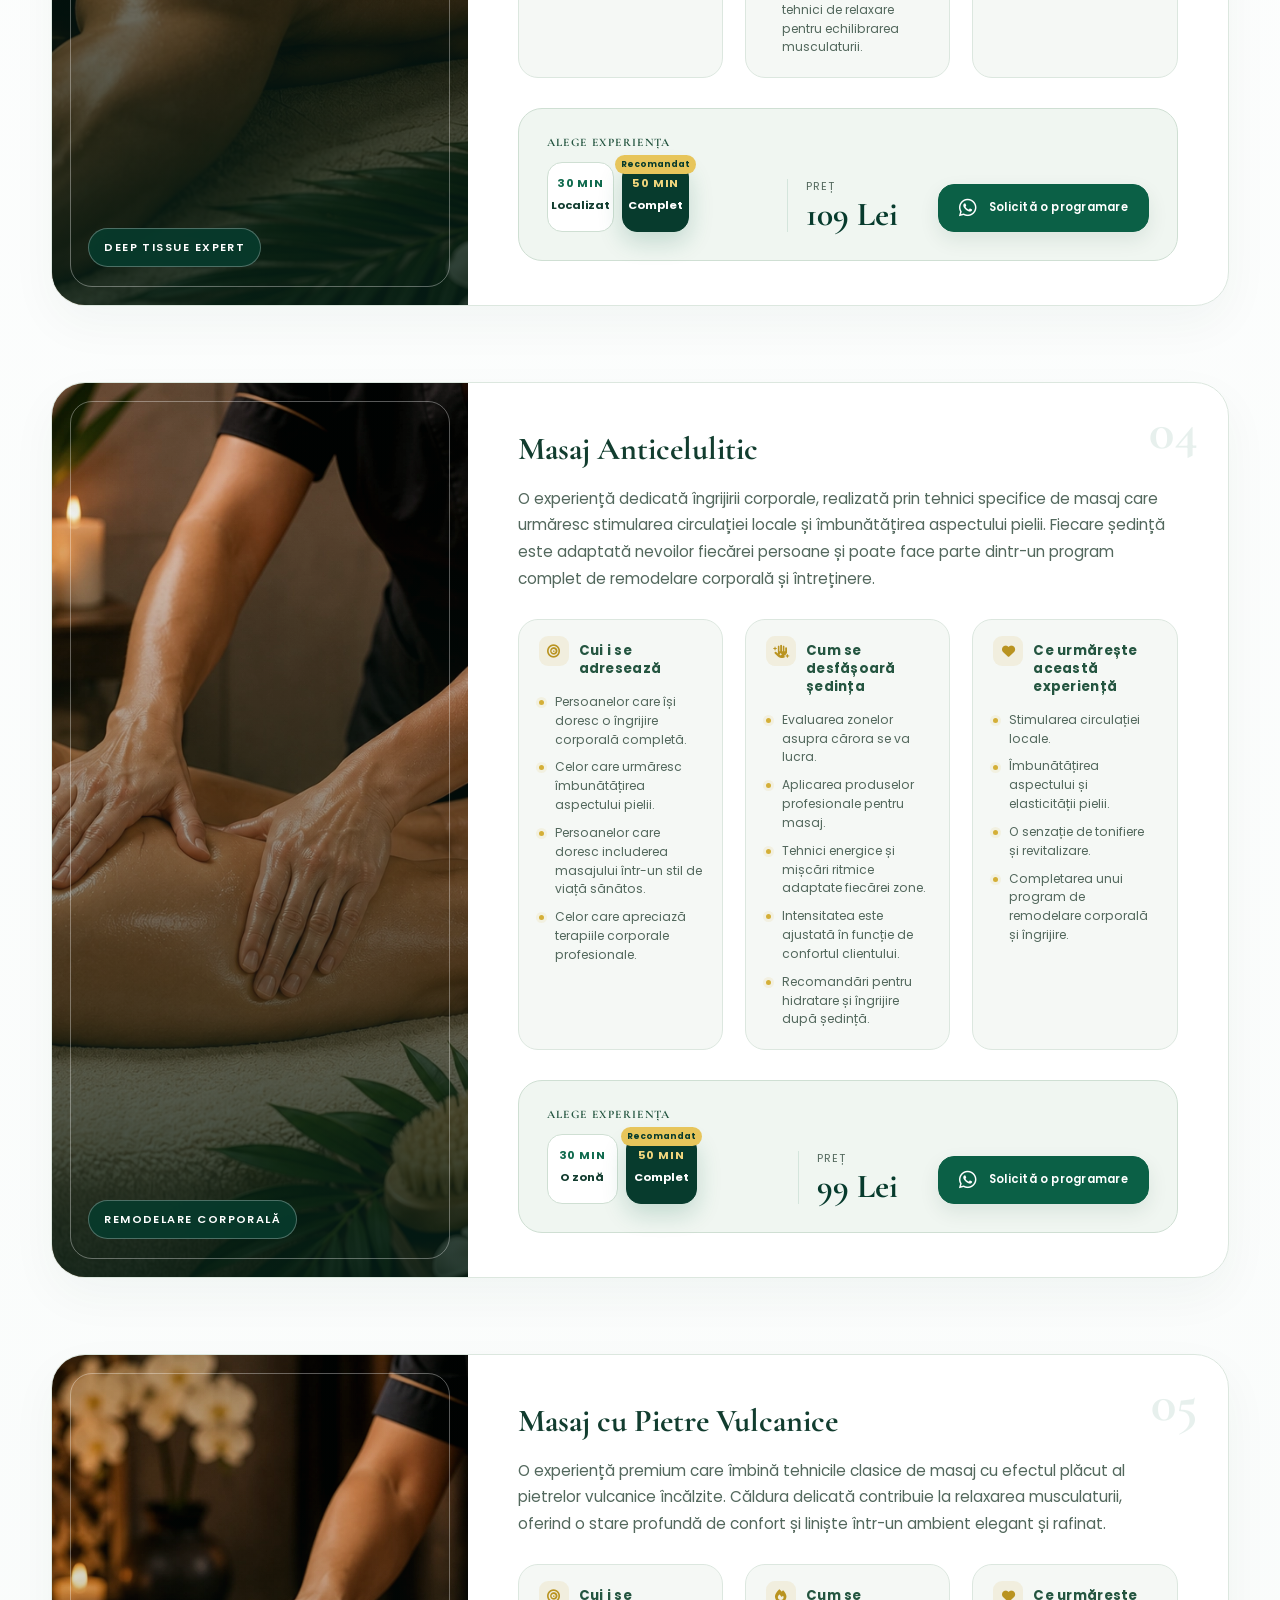
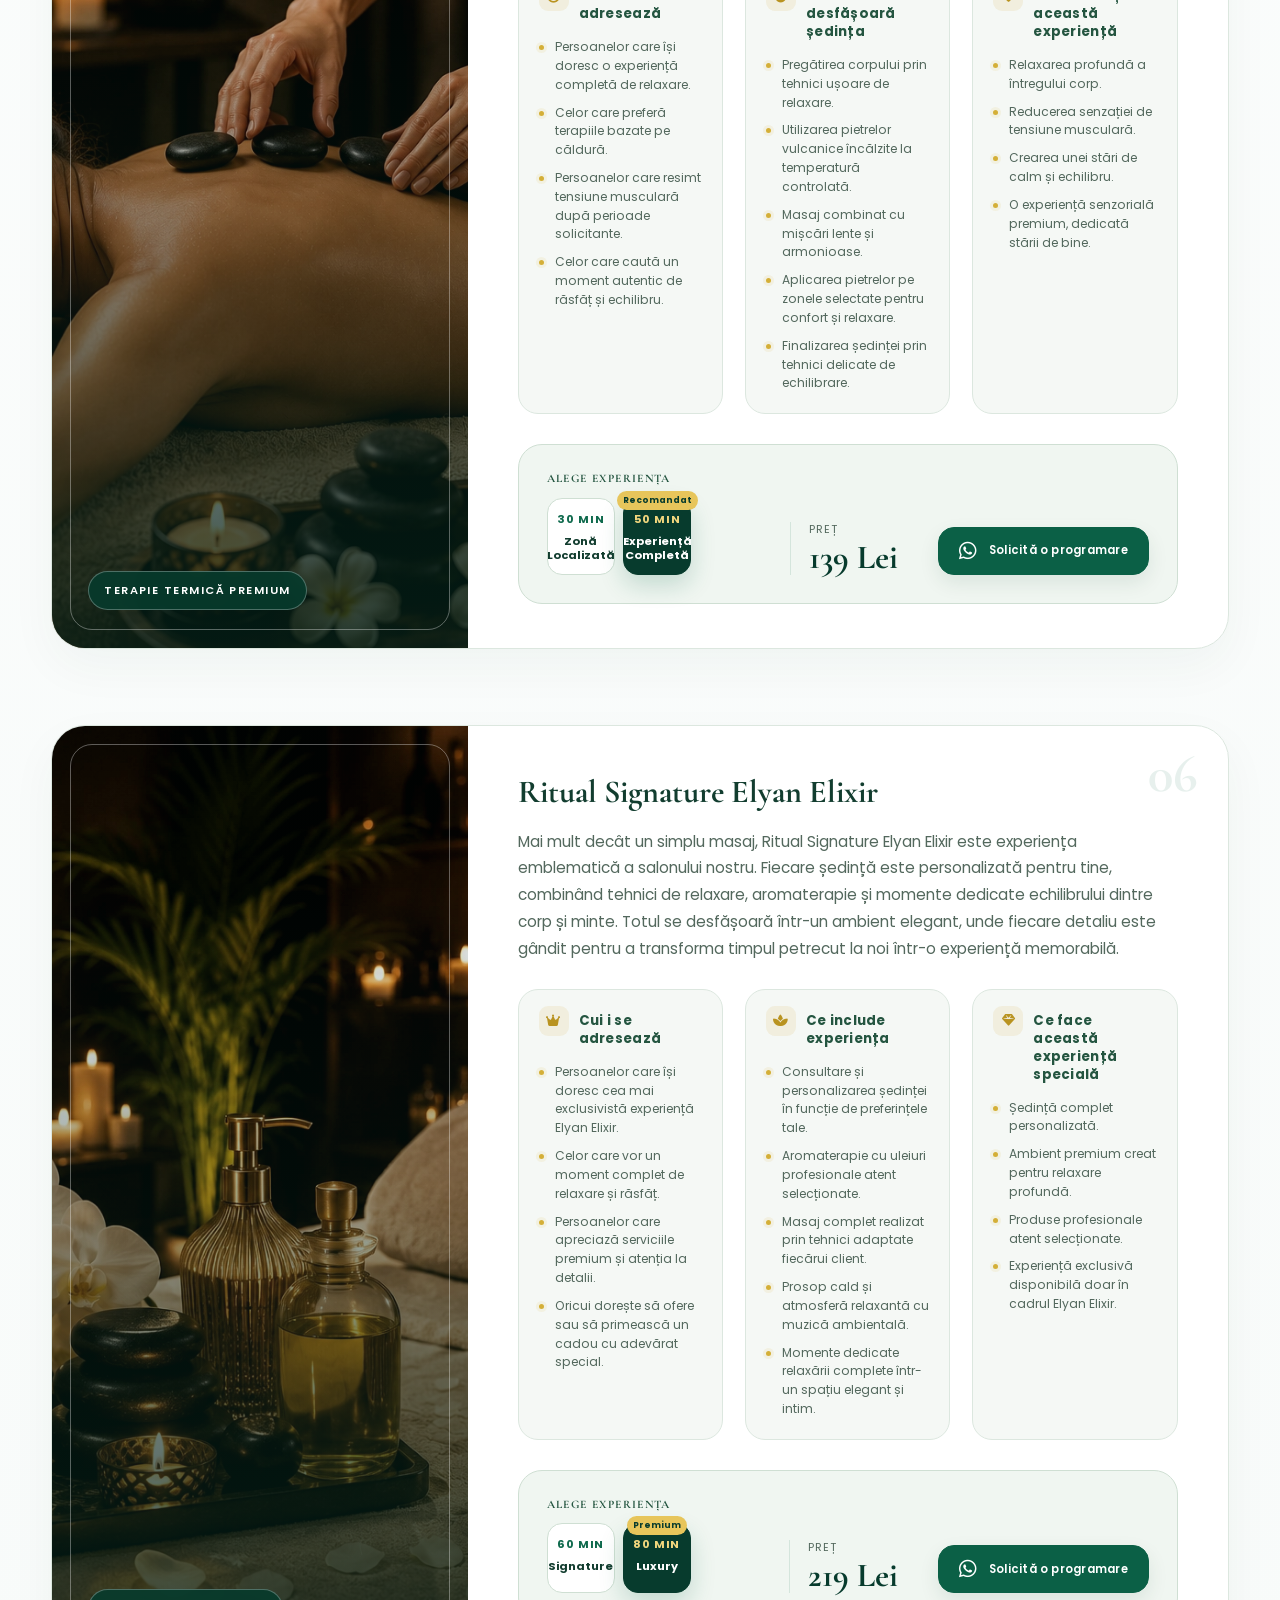
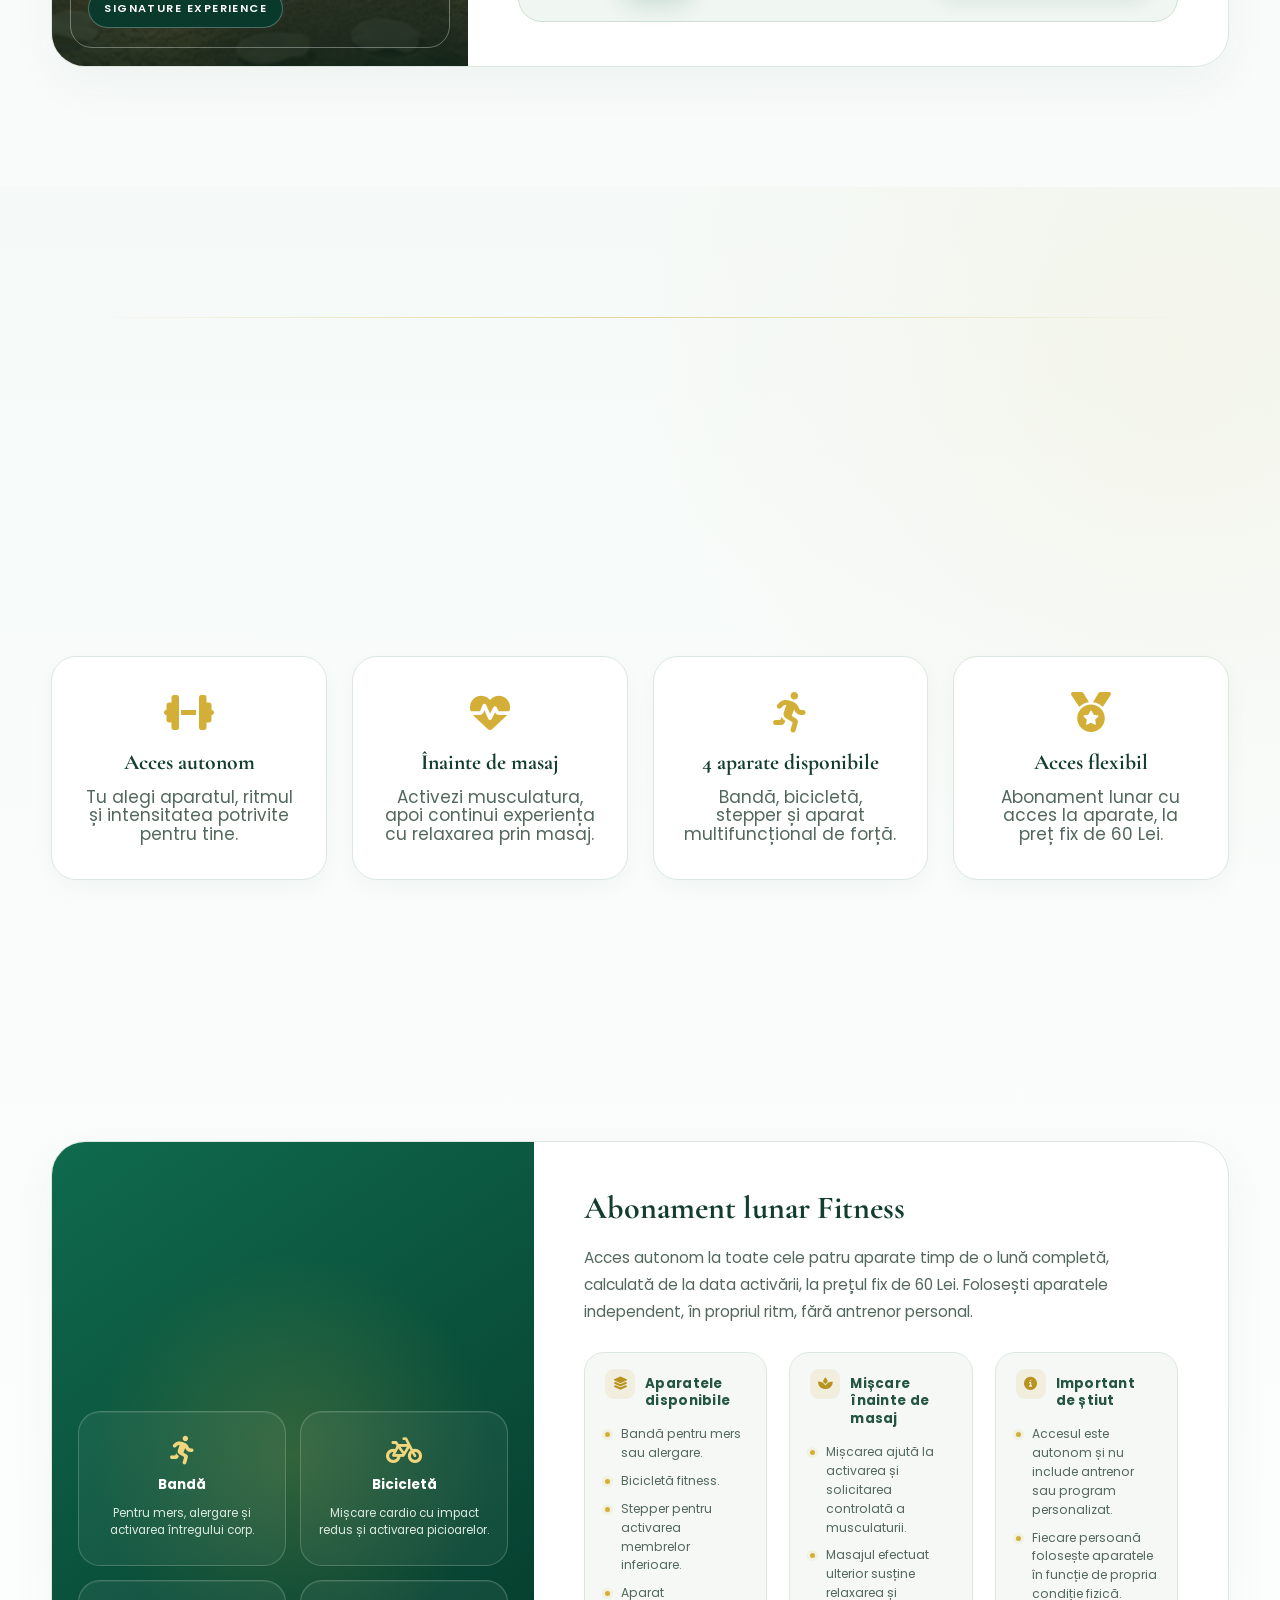
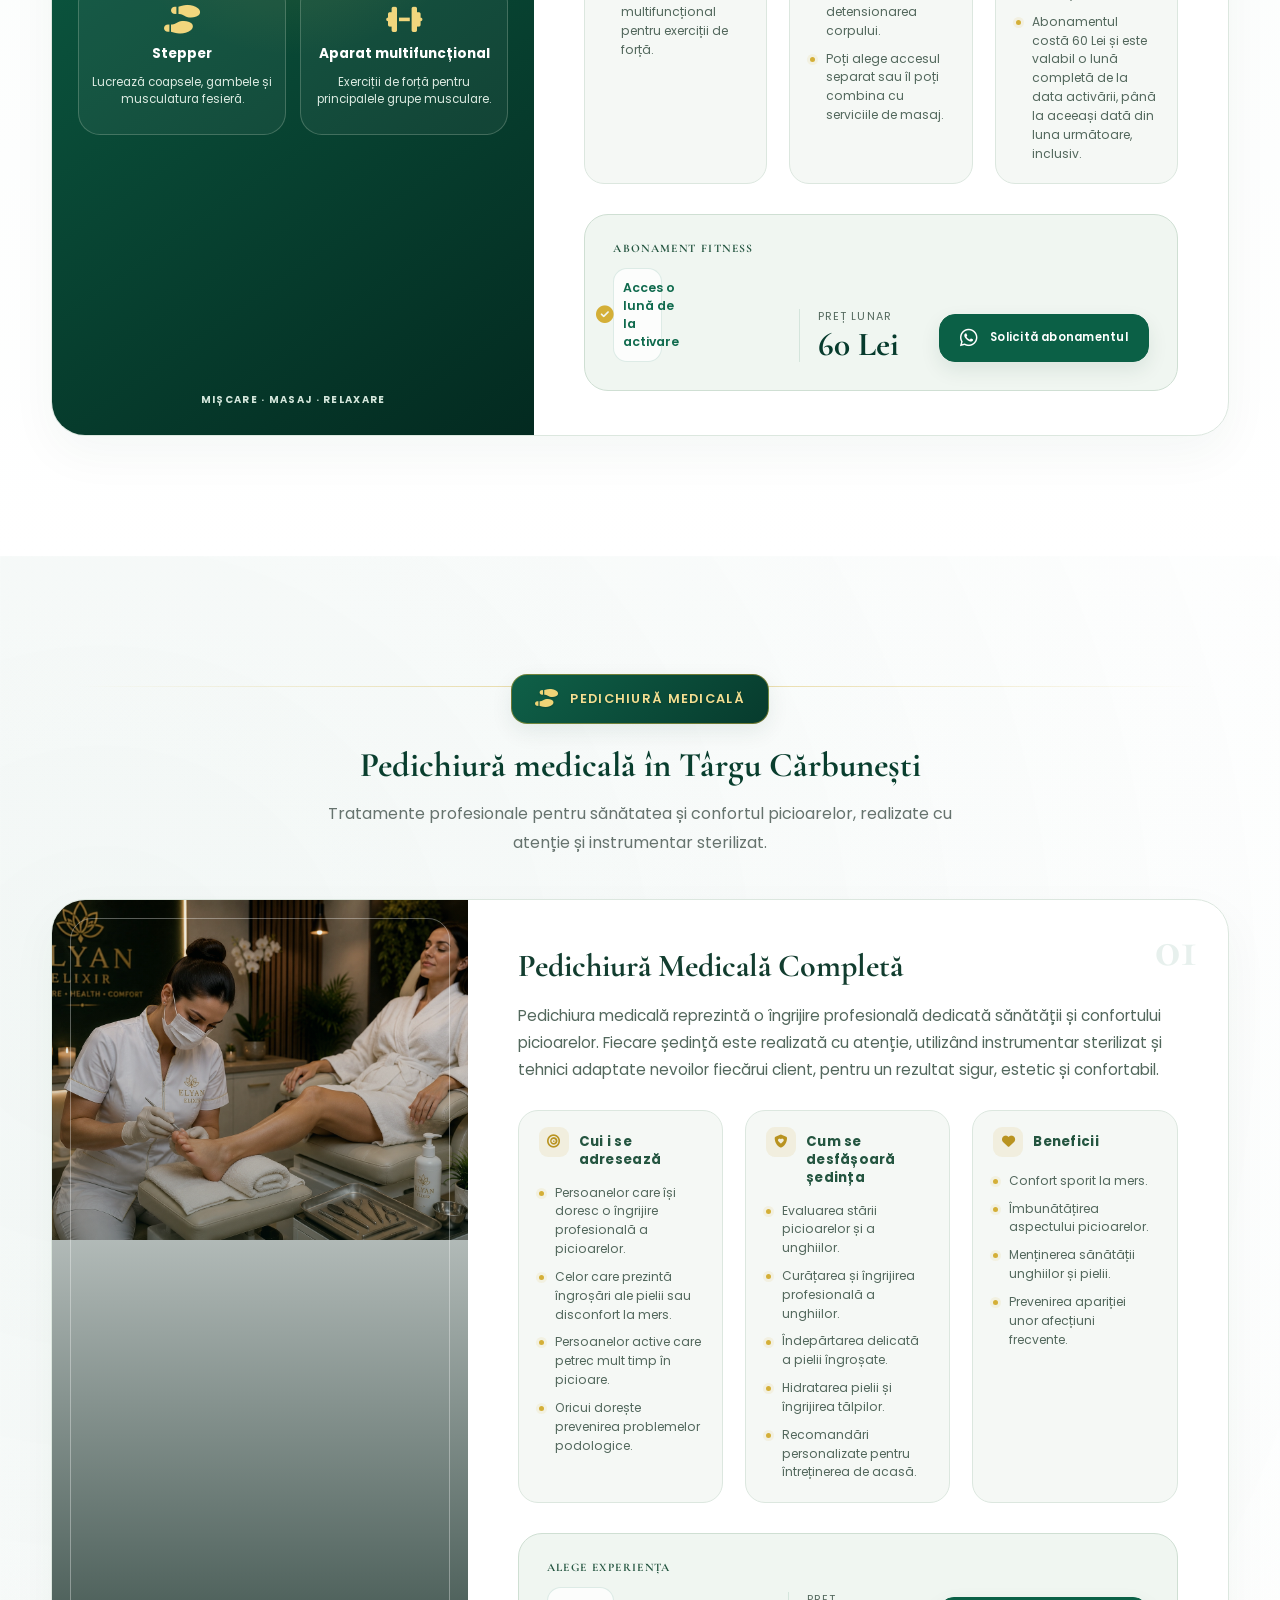
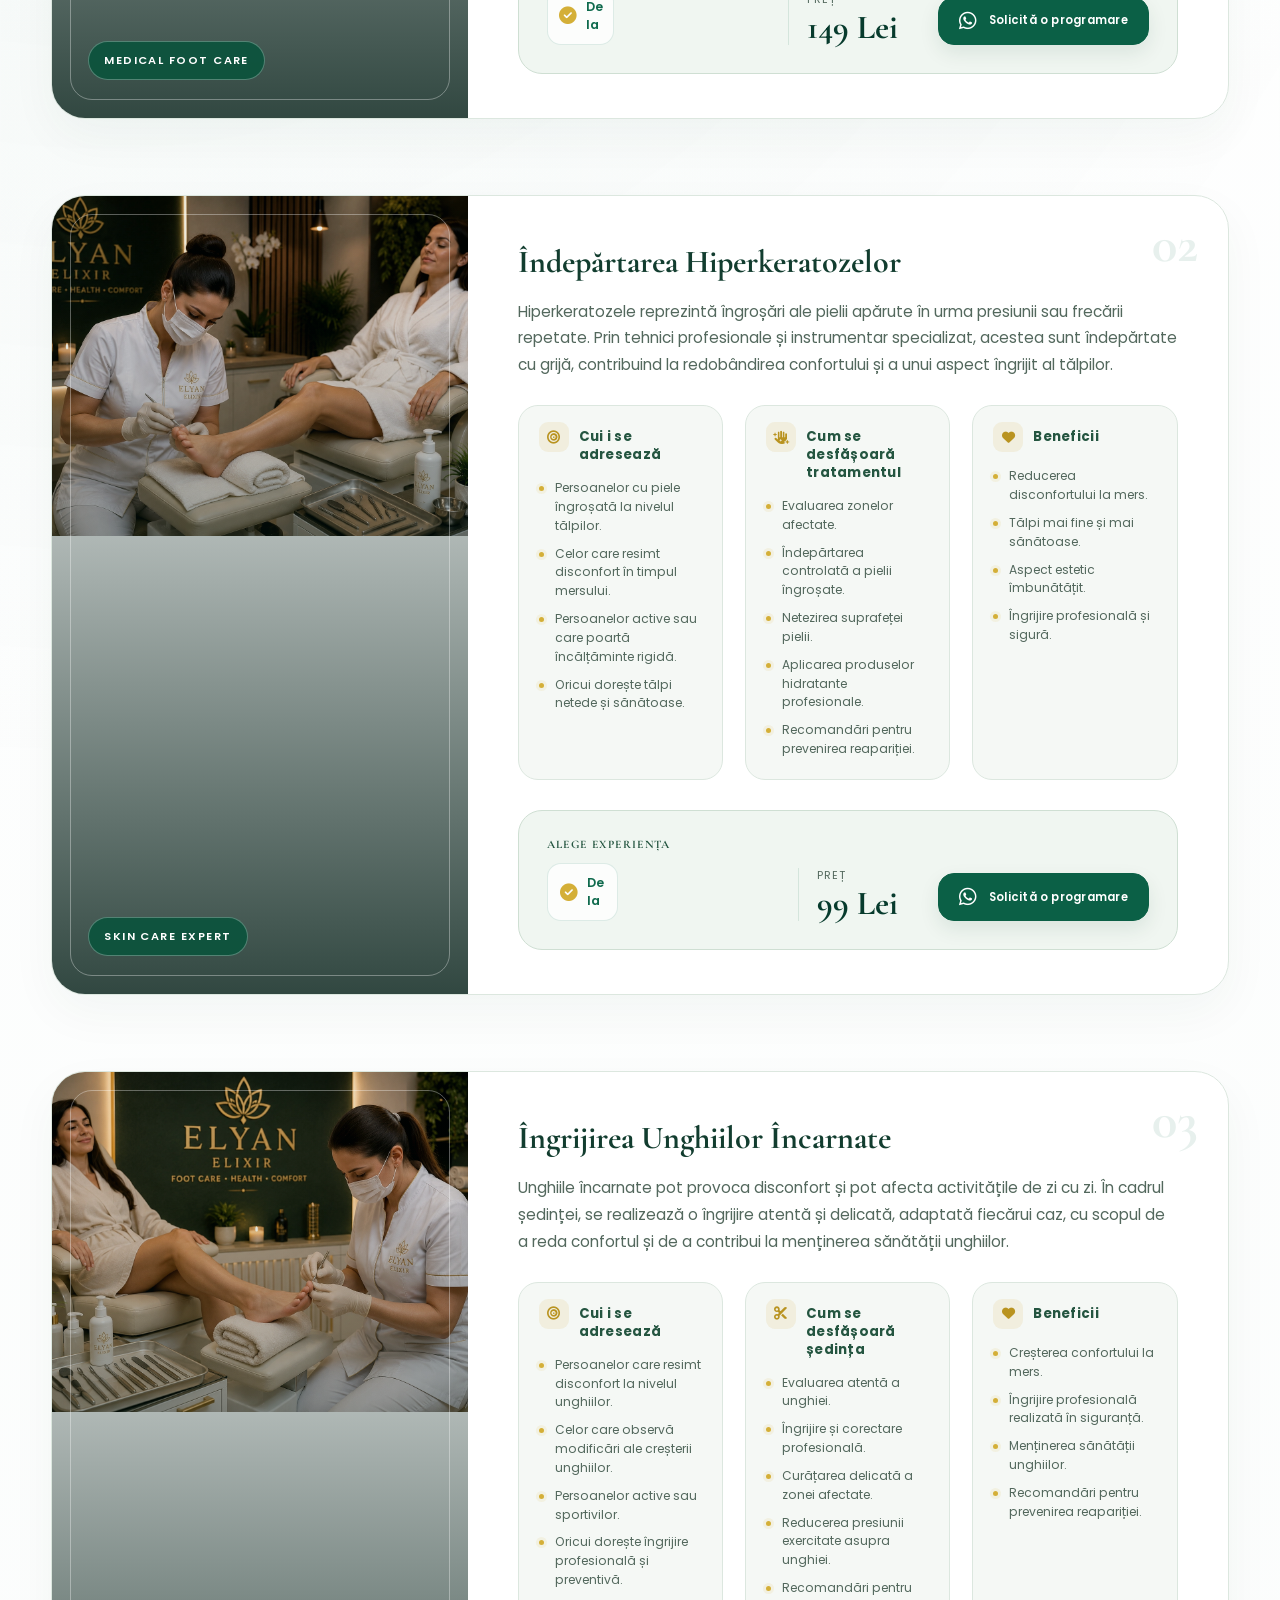
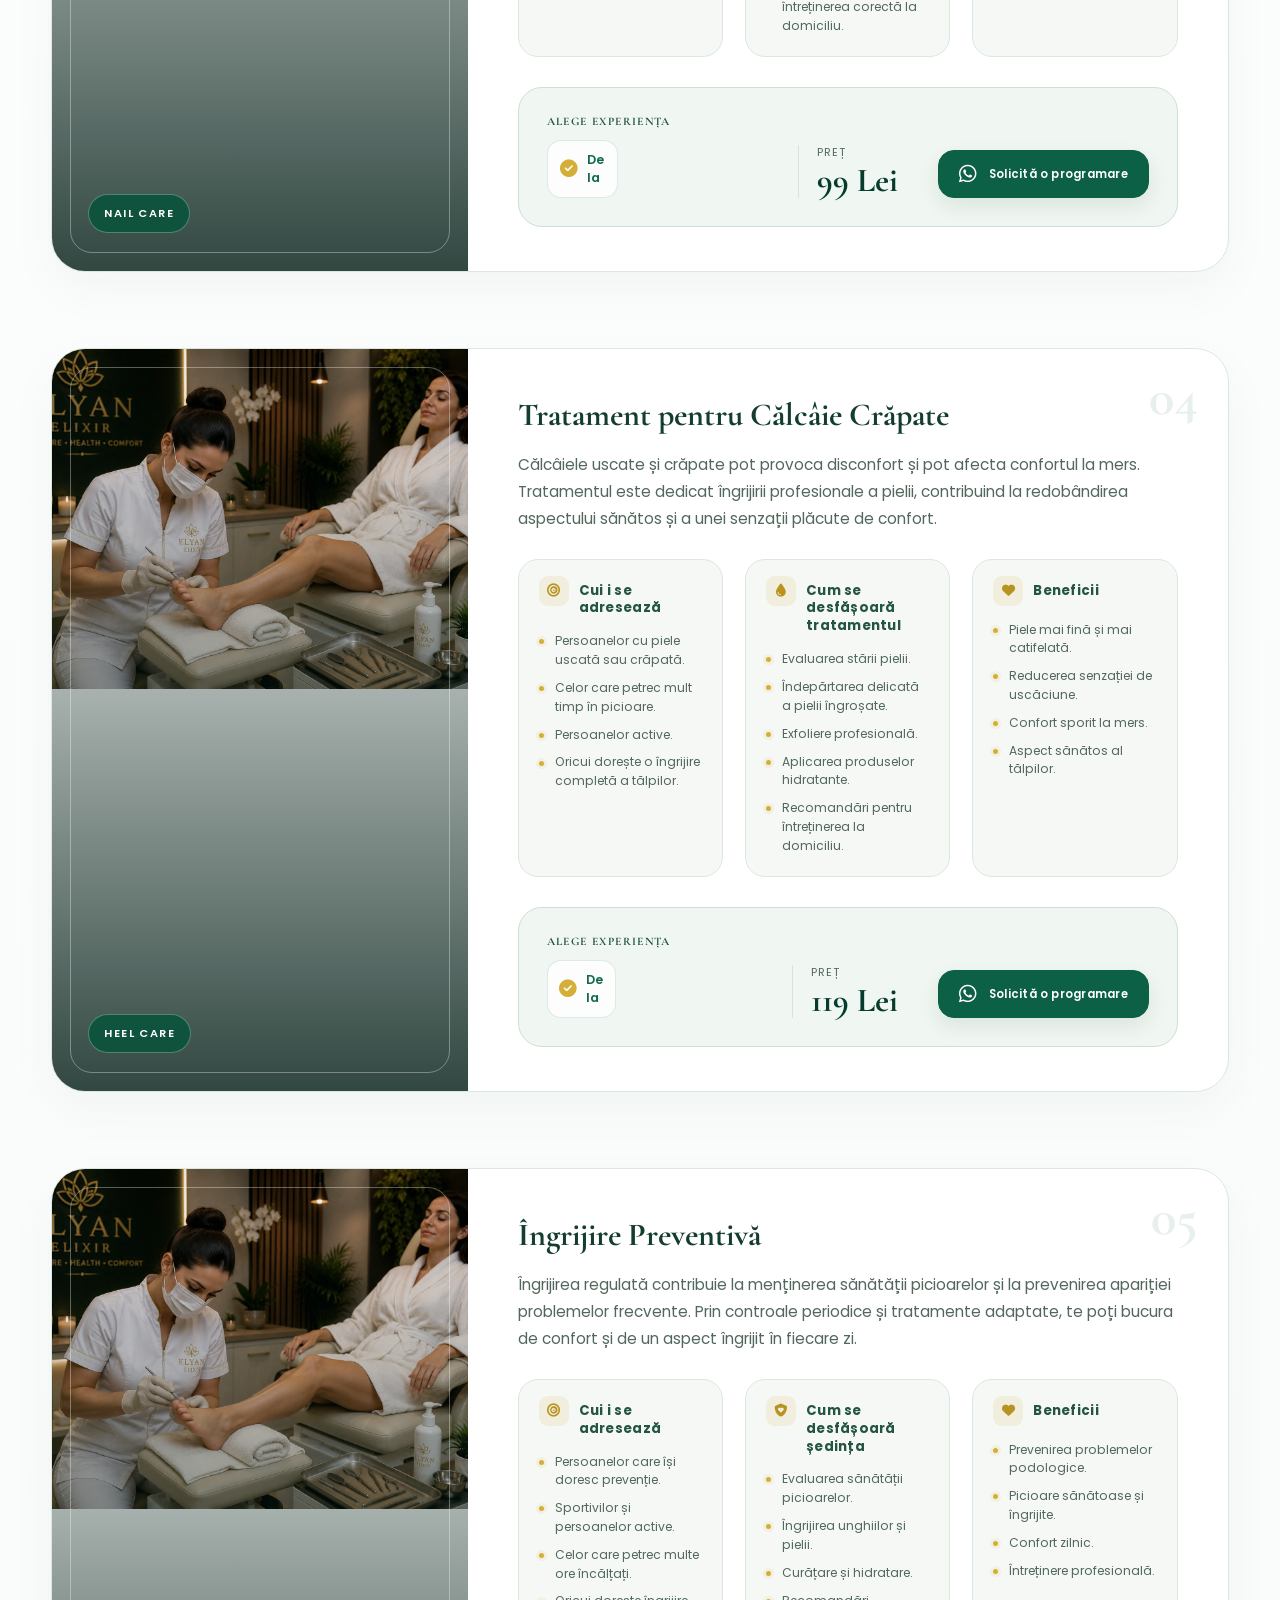
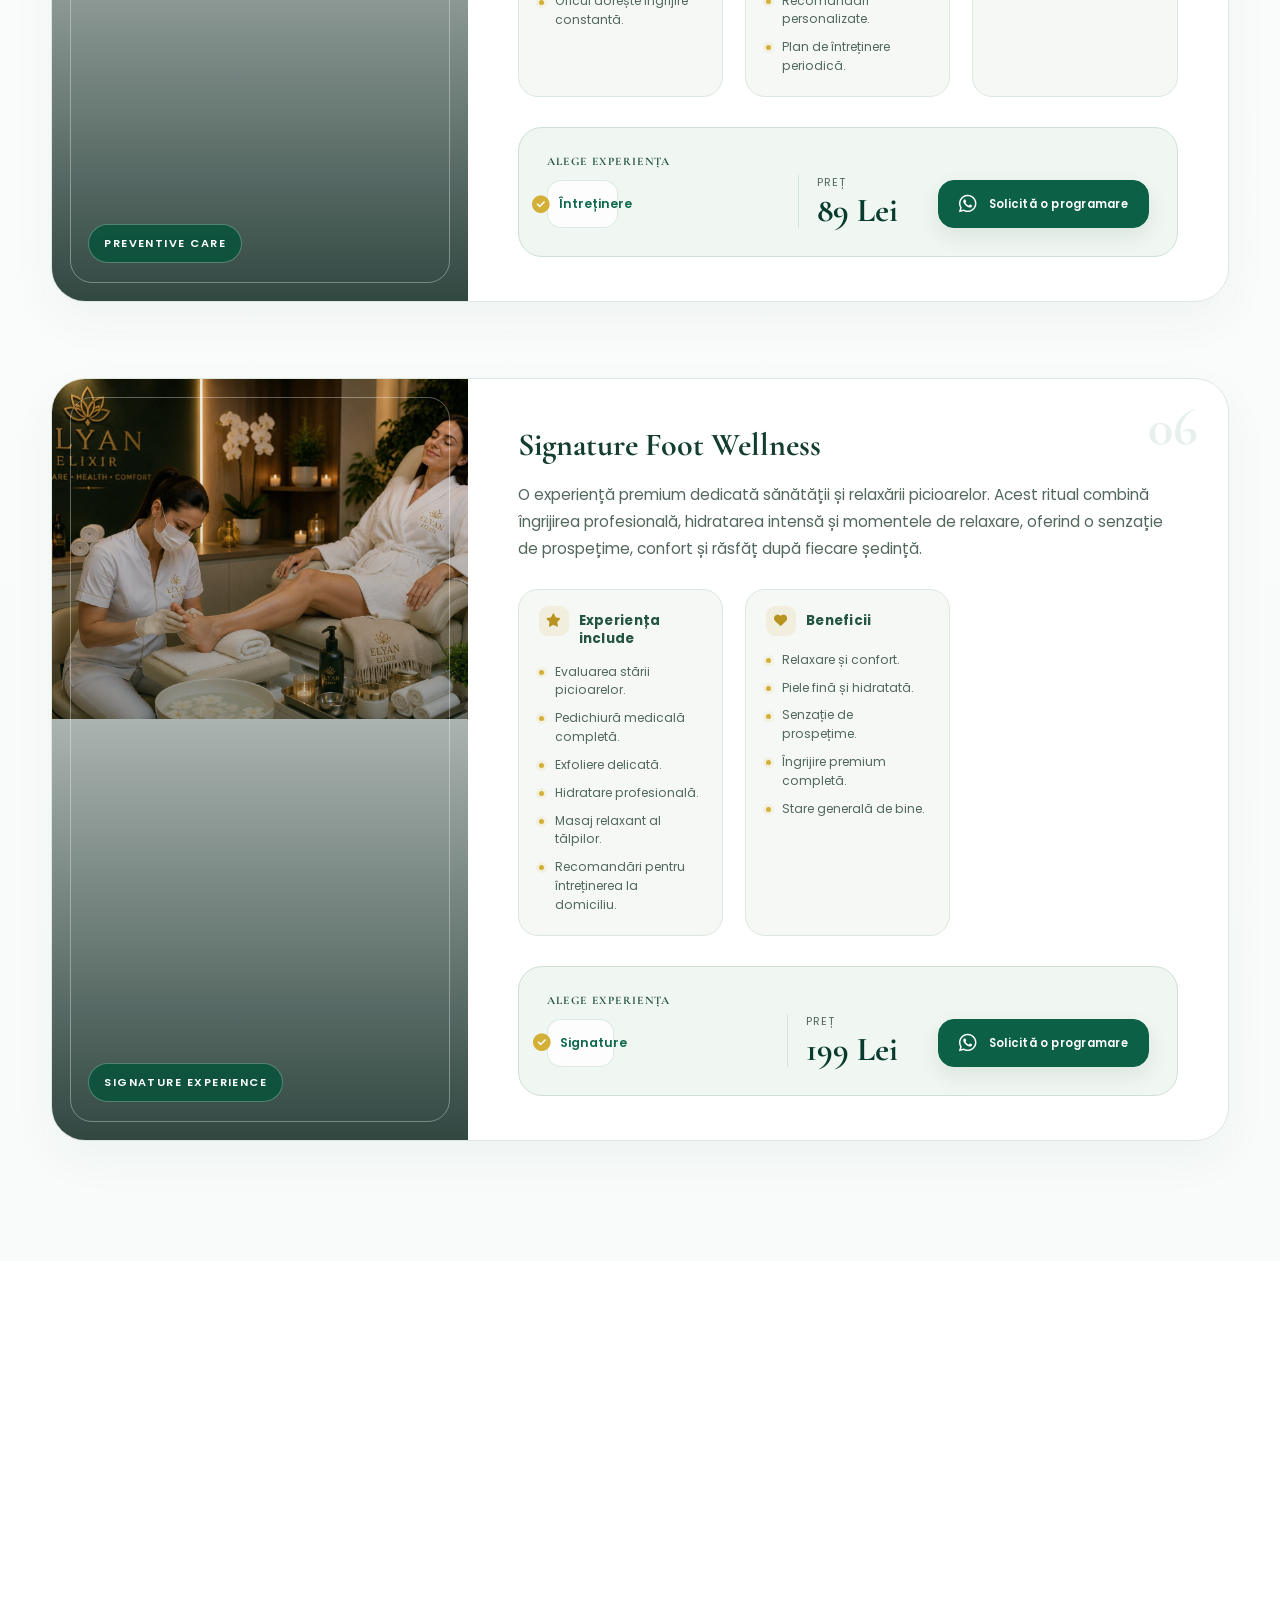
==== commit f9f000df: "Add files via upload" ====
--- a/index.html
+++ b/index.html
@@ -5,37 +5,35 @@
         <meta charset="UTF-8">
         <meta http-equiv="X-UA-Compatible" content="IE=edge">
         <meta name="viewport" content="width=device-width, initial-scale=1.0, viewport-fit=cover">
-        <title>
-            Elyan Elixir 88 | Masaj • Acces Fitness • Pedichiură Medicală • Nail Studio | Târgu Cărbunești - Gorj
-        </title>
+        <title>Masaj în Târgu Cărbunești | Elyan Elixir 88</title>
         <meta name="description"
-            content="Salon premium în Târgu Cărbunești. Masaj terapeutic, acces autonom la aparate fitness, pedichiură medicală și Nail Studio într-o locație elegantă dedicată stării de bine.">
-
-        <meta name="keywords"
-            content="masaj targu carbunesti, masaj gorj, masaj terapeutic, salon masaj, fitness targu carbunesti, pedichiura medicala gorj, nail studio gorj, salon infrumusetare gorj, wellness gorj, spa gorj, frizerie, hair, par">
+            content="Masaj de relaxare și terapeutic, pedichiură medicală, îngrijirea unghiilor și acces fitness în Târgu Cărbunești, Gorj. Programări: 0769 729 403.">
 
         <meta name="author"
             content="Elyan Elixir 88">
 
         <meta name="robots"
-            content="index,follow">
+            content="index,follow,max-image-preview:large">
 
         <meta name="theme-color"
             content="#0F6A4D">
 
         <link rel="canonical"
-            href="https://www.elyanelixir88.ro">
+            href="https://www.elyanelixir88.ro/">
         <meta property="og:type"
             content="website">
 
         <meta property="og:title"
-            content="Elyan Elixir 88">
+            content="Elyan Elixir 88 — Masaj și îngrijire în Târgu Cărbunești">
 
         <meta property="og:description"
-            content="Masaj • Fitness • Pedichiură Medicală • Ingrijirea unghiilor">
+            content="Descoperă masajul de relaxare și terapeutic, pedichiura medicală, îngrijirea unghiilor și accesul fitness. Strada Gării 24, Târgu Cărbunești, Gorj.">
 
         <meta property="og:url"
-            content="https://www.elyanelixir88.ro">
+            content="https://www.elyanelixir88.ro/">
+        <meta property="og:site_name" content="Elyan Elixir 88">
+        <meta property="og:image" content="https://www.elyanelixir88.ro/images/hero1.webp">
+        <meta property="og:image:alt" content="Ambient verde-auriu Elyan Elixir 88, Târgu Cărbunești">
 
         <meta property="og:locale"
             content="ro_RO">
@@ -46,7 +44,66 @@
             content="Elyan Elixir 88">
 
         <meta name="twitter:description"
-            content="Salon premium în Târgu Cărbunești">
+            content="Masaj, pedichiură medicală, îngrijirea unghiilor și acces fitness în Târgu Cărbunești, Gorj.">
+        <meta name="twitter:image" content="https://www.elyanelixir88.ro/images/hero1.webp">
+        <script type="application/ld+json">
+        {
+          "@context": "https://schema.org",
+          "@graph": [
+            {
+              "@type": "HealthAndBeautyBusiness",
+              "@id": "https://www.elyanelixir88.ro/#salon",
+              "name": "Elyan Elixir 88",
+              "url": "https://www.elyanelixir88.ro/",
+              "description": "Salon în Târgu Cărbunești, Gorj, cu servicii de masaj, pedichiură medicală, îngrijirea unghiilor naturale și acces autonom la aparate fitness.",
+              "telephone": "+40769729403",
+              "email": "elyanelixir88@gmail.com",
+              "image": "https://www.elyanelixir88.ro/images/receptie.webp",
+              "logo": "https://www.elyanelixir88.ro/images/app-icon-green-512.png",
+              "address": {
+                "@type": "PostalAddress",
+                "streetAddress": "Strada Gării nr. 24",
+                "addressLocality": "Târgu Cărbunești",
+                "addressRegion": "Gorj",
+                "addressCountry": "RO"
+              },
+              "geo": {"@type": "GeoCoordinates", "latitude": 44.9548155, "longitude": 23.508641},
+              "openingHoursSpecification": [
+                {"@type": "OpeningHoursSpecification", "dayOfWeek": ["Monday", "Tuesday", "Wednesday", "Thursday", "Friday"], "opens": "09:00", "closes": "20:00"},
+                {"@type": "OpeningHoursSpecification", "dayOfWeek": ["Saturday", "Sunday"], "opens": "09:00", "closes": "16:00"}
+              ],
+              "hasOfferCatalog": {
+                "@type": "OfferCatalog",
+                "name": "Servicii Elyan Elixir 88",
+                "itemListElement": [
+                  {"@type": "OfferCatalog", "name": "Masaj de relaxare și terapeutic", "url": "https://www.elyanelixir88.ro/#massage"},
+                  {"@type": "OfferCatalog", "name": "Acces autonom la aparate fitness", "url": "https://www.elyanelixir88.ro/#fitness"},
+                  {"@type": "OfferCatalog", "name": "Pedichiură medicală", "url": "https://www.elyanelixir88.ro/#pedichiura"},
+                  {"@type": "OfferCatalog", "name": "Îngrijirea unghiilor naturale", "url": "https://www.elyanelixir88.ro/#nails"}
+                ]
+              }
+            },
+            {
+              "@type": "WebSite",
+              "@id": "https://www.elyanelixir88.ro/#website",
+              "url": "https://www.elyanelixir88.ro/",
+              "name": "Elyan Elixir 88",
+              "alternateName": "Elyan Elixir",
+              "inLanguage": "ro-RO",
+              "publisher": {"@id": "https://www.elyanelixir88.ro/#salon"}
+            },
+            {
+              "@type": "WebPage",
+              "@id": "https://www.elyanelixir88.ro/#webpage",
+              "url": "https://www.elyanelixir88.ro/",
+              "name": "Masaj în Târgu Cărbunești | Elyan Elixir 88",
+              "inLanguage": "ro-RO",
+              "isPartOf": {"@id": "https://www.elyanelixir88.ro/#website"},
+              "about": {"@id": "https://www.elyanelixir88.ro/#salon"}
+            }
+          ]
+        }
+        </script>
 
         <link rel="icon" type="image/png" href="images/favicon-green.png">
         <link rel="preconnect" href="https://fonts.googleapis.com">
@@ -61,7 +118,9 @@
         <link rel="stylesheet" href="style.css?v=20260915b">
         <link rel="stylesheet" href="site-refresh.css?v=20260915">
         <link rel="stylesheet" href="mobile-app.css?v=20260917">
-        <link rel="stylesheet" href="visual-polish.css?v=20260917c">
+        <link rel="stylesheet" href="visual-polish.css?v=20260918seo">
+        <link rel="stylesheet" href="ios-install.css?v=20260918">
+        <link rel="stylesheet" href="layout-refinement.css?v=20260918e">
         <link rel="manifest" href="manifest.webmanifest">
         <link rel="apple-touch-icon" href="images/apple-touch-icon-green.png">
         <meta name="apple-mobile-web-app-capable" content="yes">
@@ -475,7 +534,7 @@
 
                 <div class="mobile-dropdown">
                     <button class="mobile-dropdown-btn" type="button" aria-expanded="false">
-                        <span class="mobile-category-icon"><i class="fa-solid fa-hand-sparkles"></i></span><span class="mobile-category-copy"><strong>Healthy Nails</strong><small>Sănătatea unghiilor</small></span>
+                        <span class="mobile-category-icon"><i class="fa-solid fa-hand-sparkles"></i></span><span class="mobile-category-copy"><strong>Îngrijirea unghiilor</strong><small>Sănătatea unghiilor</small></span>
                         <i class="fa-solid fa-chevron-down"></i>
                     </button>
                     <div class="mobile-submenu">
@@ -552,7 +611,7 @@
             <div class="hero-content">
                 
                 <h1>
-                    Elyan Elixir 88
+                    Elyan Elixir 88 · Târgu Cărbunești
                 </h1><p class="hero-subtitle">
                     Relaxare • Sănătate • Frumusețe
                 </p>
@@ -609,7 +668,7 @@
                     <i class="fa-solid fa-location-dot"></i><span><small>Ne găsești în</small>Târgu Cărbunești</span>
                 </a>
                 <div><i class="fa-regular fa-clock"></i><span><small>Luni – Vineri</small>09:00 – 20:00</span></div>
-                <div><i class="fa-solid fa-sparkles"></i><span><small>Experiențe</small>Personalizate pentru tine</span></div>
+                <div><i class="fa-solid fa-star" aria-hidden="true"></i><span><small>Experiențe</small>Personalizate pentru tine</span></div>
                 <a href="tel:+40769729403"><i class="fa-solid fa-phone"></i><span><small>Sună pentru programare</small>+40 769 729 403</span></a>
             </div>
         </section>
@@ -744,10 +803,10 @@
 
             <section id="massage" class="section reveal">
                 <div class="container">
-                    <div class="section-title reveal ">
-                        <span>Masaj</span>
+                    <div class="section-title reveal ">
+                        <span><i class="fa-solid fa-spa" aria-hidden="true"></i> Masaj</span>
                         <h2>
-                            Relaxare și recuperare pentru corpul tău
+                            Masaj de relaxare și terapeutic în Târgu Cărbunești
                         </h2>
                         <p>
                             Descoperă beneficiile masajului terapeutic și de relaxare
@@ -1369,6 +1428,7 @@
                     <div class="section-title reveal">
                         <span>
                             Fitness în ritmul tău
+                            <i class="fa-solid fa-dumbbell" aria-hidden="true"></i>
                         </span>
                         <h2>
                             Activează musculatura. Apoi oferă-i corpului relaxarea de care are nevoie.
@@ -1424,6 +1484,7 @@
 
                         <span>
                             Acces Fitness Elyan
+                            <i class="fa-solid fa-dumbbell" aria-hidden="true"></i>
                         </span>
                         <h2>
                             Echipamente esențiale pentru mișcare, într-un spațiu intim și elegant
@@ -2329,9 +2390,9 @@
             <section id="pedichiura" class="section reveal">
                 <div class="container">
                     <div class="section-title reveal">
-                        <span>Pedichiură Medicală</span>
+                        <span><i class="fa-solid fa-shoe-prints" aria-hidden="true"></i> Pedichiură Medicală</span>
                         <h2>
-                            Îngrijire profesională pentru sănătatea picioarelor
+                            Pedichiură medicală în Târgu Cărbunești
                         </h2>
                         <p>
                             Tratamente profesionale pentru sănătatea și confortul picioarelor,
@@ -2353,11 +2414,10 @@
                         <div class="service-image">
                             <img src="images/pedichiura2.webp"
                                 alt="Îndepărtarea Hiperkeratozelor">
-                        </div>
-
-                                <span class="service-category">
-                                    Medical Foot Care
-                                </span>
+                                <span class="service-category">
+                                    Medical Foot Care
+                                </span>
+                        </div>
                         
                             <div class="service-content">
                                 <h3>Pedichiură Medicală Completă</h3>
@@ -3040,7 +3100,7 @@
 
                     <div class="section-title reveal">
 
-                        <span>Nail Studio</span>
+                        <span><i class="fa-solid fa-hand-sparkles" aria-hidden="true"></i> Îngrijirea unghiilor</span>
 
                         <h2>
                             Eleganță și frumusețe pentru mâinile tale
@@ -3997,7 +4057,7 @@
 
             <div class="section-title reveal">
 
-                <span>Despre Elyan Elixir 88</span>
+                <span><i class="fa-solid fa-leaf" aria-hidden="true"></i> Despre Elyan Elixir 88</span>
 
                 <h2>
 
@@ -4053,7 +4113,7 @@
 
                             <i class="fa-solid fa-heart"></i>
 
-                            <span><strong>Healthy Nails</strong><small>Sănătatea unghiilor</small></span>
+                            <span><strong>Îngrijirea unghiilor</strong><small>Sănătatea unghiilor</small></span>
 
                         </div>
 
@@ -4099,7 +4159,7 @@
 
                     <div class="section-title reveal">
 
-                        <span>Contact</span>
+                        <span><i class="fa-solid fa-location-dot" aria-hidden="true"></i> Contact</span>
 
                         <h2>
 
@@ -4208,14 +4268,25 @@
         <!-- FOOTER -->
         <!-- ========================================================= -->
 
-    <footer class="site-footer">
+        <section class="seo-faq" aria-labelledby="faq-title">
+          <div class="container">
+            <span class="seo-faq__eyebrow">Înainte de prima vizită</span>
+            <h2 id="faq-title">Întrebări despre salon și abonamente</h2>
+            <p class="seo-faq__intro">Informații utile pentru vizita ta la Elyan Elixir 88, în Târgu Cărbunești, Gorj.</p>
+            <details><summary>Unde se află salonul Elyan Elixir 88?</summary><p>Ne găsești pe Strada Gării nr. 24, în Târgu Cărbunești, județul Gorj. Pentru indicații și date de contact, consultă <a href="#contact">secțiunea Contact</a>.</p></details>
+            <details><summary>Cum pot face o programare la masaj sau pedichiură medicală?</summary><p>Alege serviciul dorit și apasă butonul de programare prin WhatsApp sau sună la <a href="tel:+40769729403">0769 729 403</a>. Echipa îți confirmă disponibilitatea și detaliile programării.</p></details>
+            <details><summary>Abonamentul fitness include antrenor personal?</summary><p>Nu. Accesul la bandă, bicicletă, stepper și aparatul multifuncțional de forță este autonom. <a href="#fitness">Abonamentul fitness</a> costă 60 Lei pentru o lună de la activare, până la aceeași dată din luna următoare, inclusiv.</p></details>
+            <details><summary>Cum funcționează reducerea Elyan Membership?</summary><p>În <a href="membership.html">configuratorul de abonamente</a>, alege minimum 3 ședințe eligibile, inclusiv 3 ședințe ale aceluiași serviciu, pentru reducerea de 15%. Abonamentul fitness poate fi ales separat la prețul fix de 60 Lei și nu primește reducere. Configurația se confirmă împreună cu echipa salonului.</p></details>
+          </div>
+        </section>
+        <footer class="site-footer" id="footer">
         <div class="container footer-cta">
             <div><span>Experiența ta, în ritmul tău</span><h2>Pregătit să ai grijă de tine?</h2><p>Alege o programare individuală sau construiește abonamentul potrivit pentru tine.</p></div>
             <div class="footer-cta__actions"><a href="membership.html"><i class="fa-solid fa-crown"></i> Creează abonamentul</a><a href="https://wa.me/40769729403?text=Bună%20ziua!%20Aș%20dori%20o%20programare." target="_blank" rel="noopener noreferrer"><i class="fa-brands fa-whatsapp"></i> Scrie-ne pe WhatsApp</a></div>
         </div>
         <div class="container footer-container">
             <div class="footer-brand"><img src="images/logo.png" alt="Elyan Elixir 88"><p>Un spațiu dedicat relaxării, mișcării și îngrijirii, în inima orașului Târgu Cărbunești.</p><a class="footer-location" href="https://www.google.com/maps/place/Strada+G%C4%83rii+24,+215500+T%C3%A2rgu+C%C4%83rbune%C8%99ti/" target="_blank" rel="noopener noreferrer"><i class="fa-solid fa-location-dot"></i> Strada Gării 24</a></div>
-            <div class="footer-column"><h3>Experiențe</h3><a href="#massage">Masaj</a><a href="#fitness">Abonament Fitness</a><a href="#pedichiura">Pedichiură Medicală</a><a href="#nails">Healthy Nails</a></div>
+            <div class="footer-column"><h3>Experiențe</h3><a href="#massage">Masaj</a><a href="#fitness">Abonament Fitness</a><a href="#pedichiura">Pedichiură Medicală</a><a href="#nails">Îngrijirea unghiilor</a></div>
             <div class="footer-column"><h3>Descoperă</h3><a href="#membership">Elyan Membership</a><a href="membership.html">Configurator abonament</a><a href="#despre">Despre noi</a><a href="#contact">Contact</a></div>
             <div class="footer-column footer-contact-column"><h3>Contact & program</h3><a href="tel:+40769729403"><i class="fa-solid fa-phone"></i> +40 769 729 403</a><a href="mailto:elyanelixir88@gmail.com"><i class="fa-regular fa-envelope"></i> elyanelixir88@gmail.com</a><div class="footer-hours"><span><small>Luni – Vineri</small><strong>09:00 – 20:00</strong></span><span><small>Weekend</small><strong>09:00 – 16:00</strong></span></div></div>
         </div>
@@ -4234,7 +4305,8 @@
         <!-- ========================================================= -->
         <script defer src="services.js?v=20260915b"></script>
         <script defer src="script.js?v=20260915b"></script>
-        <script defer src="mobile-app.js?v=20260917c"></script>
+        <script defer src="mobile-app.js?v=20260918d"></script>
+        <script defer src="navigation-loader.js?v=20260918"></script>
         
 
     </body>
--- a/visual-polish.css
+++ b/visual-polish.css
@@ -1,4 +1,5 @@
 /* Explicit surface/ink pairs prevent inherited light text on white cards. */
+.seo-faq{padding:60px 0;background:#f1f6f2;color:#123d2f}.seo-faq__eyebrow{color:#856615;font:700 .68rem Poppins,sans-serif;letter-spacing:.12em;text-transform:uppercase}.seo-faq h2{margin:12px 0;color:#073b2d;font:700 clamp(2rem,4vw,3rem)/1.1 'Cormorant Garamond',serif}.seo-faq__intro{margin-bottom:24px;color:#53685d;font-size:.87rem;line-height:1.7}.seo-faq details{margin:10px 0;padding:18px 22px;border:1px solid #dce7df;border-radius:16px;background:#fff}.seo-faq summary{cursor:pointer;color:#123d2f;font-size:.87rem;font-weight:600;line-height:1.5}.seo-faq details p{margin:14px 0 0;color:#53685d;font-size:.83rem;line-height:1.8}.seo-faq a{color:#0b6046;text-decoration:underline;text-underline-offset:3px}@media(max-width:768px){.seo-faq{padding:38px 0}.seo-faq details{padding:16px}.seo-faq summary{font-size:.8rem}}
 :root{--elyan-ink:#123d2f;--elyan-muted:#53685d;--elyan-line:#dce7df;--elyan-gold:#e7c55b}
 body{color:var(--elyan-ink)}
 .hero-overlay{position:absolute;inset:0;z-index:1;pointer-events:none;background:linear-gradient(90deg,#032a20bd,#032a2033)}
--- a/ios-install.css
+++ b/ios-install.css
@@ -0,0 +1,17 @@
+/* Native dialog uses the top layer, above the menu and fixed navigation. */
+.ios-install-dialog{box-sizing:border-box;width:min(92vw,440px);max-height:85vh;max-height:85dvh;overflow:auto;margin:auto;padding:28px;border:1px solid #d4af3766;border-radius:26px;background:#f8fbf7;color:#123d2f;box-shadow:0 24px 80px #0005;font-family:Poppins,sans-serif;text-align:left;overscroll-behavior:contain}
+.ios-install-dialog::backdrop{background:#032a20cc;backdrop-filter:blur(8px)}
+.ios-install-close{position:absolute;right:14px;top:14px;display:grid;place-items:center;width:40px;height:40px;padding:0;border:1px solid #dce7df;border-radius:12px;background:#edf4ef;color:#073b2d;font:500 27px/1 Poppins,sans-serif;cursor:pointer}
+.ios-install-icon{display:grid;place-items:center;width:52px;height:52px;margin-bottom:20px;border:1px solid #d4af3755;border-radius:16px;background:#073b2d;color:#efd477;font-size:25px}
+.ios-install-eyebrow{display:block;color:#856615;font-size:.62rem;font-weight:700;letter-spacing:.14em}
+.ios-install-dialog h2{margin:8px 0 12px;color:#073b2d;font:700 2.1rem/1.05 'Cormorant Garamond',serif}
+.ios-install-dialog p{margin:0 0 19px;color:#53685d;font-size:.82rem;line-height:1.65}
+.ios-install-dialog ol{display:grid;gap:15px;margin:0;padding-left:22px}
+.ios-install-dialog li{padding-left:5px;color:#0b6046;font-size:.8rem}
+.ios-install-dialog li::marker{font-weight:700;color:#856615}
+.ios-install-dialog li strong{display:block;color:#123d2f;font-size:.8rem;line-height:1.5}
+.ios-install-dialog li span{display:block;margin-top:4px;color:#53685d;font-size:.73rem;line-height:1.6}
+.ios-install-done{display:flex;align-items:center;justify-content:center;gap:10px;width:100%;min-height:46px;margin-top:24px;padding:12px;border:0;border-radius:13px;background:#073b2d;color:#fff;font:600 .8rem Poppins,sans-serif;cursor:pointer}
+.ios-install-dialog button:focus-visible{outline:3px solid #b58d20;outline-offset:3px}
+html:has(.ios-install-dialog[open]){overflow:hidden}
+@media(max-width:600px){.membership-header .app-install{position:static;grid-column:1/-1;justify-self:center;margin:0 0 10px;font-size:.65rem;padding:8px 14px}.membership-header:has(.app-install:not([hidden])){height:auto;min-height:72px;padding-top:8px;row-gap:3px}}
--- a/layout-refinement.css
+++ b/layout-refinement.css
@@ -0,0 +1,91 @@
+/* A quieter title scale and a compact, touch-friendly mobile footer. */
+.app-salon .section-title{position:relative;text-align:center}
+.app-salon .section-title>span{display:inline-flex!important;align-items:center;justify-content:center;gap:11px;max-width:100%;min-height:50px;padding:12px 23px!important;margin:0 auto;border:1px solid #d4af3780!important;border-radius:16px!important;background:linear-gradient(135deg,#0f6048,#073b2d)!important;color:#f5df91!important;box-shadow:0 8px 22px #073b2d15!important;font:600 .8rem/1.5 Poppins,sans-serif!important;letter-spacing:.1em!important;text-transform:uppercase;text-align:center}
+.app-salon .section-title>span i{font-size:1.15rem;color:#efd477;flex-shrink:0}
+.app-salon .section-title>span::after{display:none!important}
+.app-salon .section-title h2,
+#massage .section-title h2,#fitness .section-title h2,
+#pedichiura .section-title h2,#nails .section-title h2{
+  max-width:850px;margin:20px auto 14px;font-size:clamp(2rem,2.7vw,2.8rem)!important;
+  line-height:1.15!important;text-wrap:balance;
+}
+.app-salon .about-modern__content h3{font-size:clamp(1.9rem,2.7vw,2.8rem);line-height:1.13;margin:12px 0 18px}
+.app-salon .service-content h3{font-size:clamp(1.8rem,2.5vw,2.65rem)!important;line-height:1.15}
+.app-salon .membership-title{font-size:clamp(2.4rem,4vw,3.8rem)!important;line-height:1.1!important}
+.app-salon .fitness-highlight h3{font-size:1.35rem;line-height:1.2}
+.app-salon .footer-cta h2{font-size:clamp(1.8rem,2.7vw,2.6rem);line-height:1.15}
+.app-salon .seo-faq h2{font-size:clamp(1.8rem,2.7vw,2.6rem);line-height:1.15}
+.app-salon .services-grid{margin-top:42px}
+.app-salon .service-image{position:relative}
+.app-salon .about-modern .about-features{align-items:stretch;gap:12px}
+.app-salon .about-modern .about-feature{display:flex;flex-direction:column;justify-content:center;align-items:center;gap:12px;min-height:138px;text-align:center;padding:20px 14px}
+.app-salon .about-modern .about-feature i{margin:0;flex-shrink:0}
+.app-salon .about-modern .about-feature span{display:grid;gap:4px;text-align:center}
+.app-salon .about-modern__actions{justify-content:center;gap:12px;margin-top:4px}
+.app-salon .about-modern__actions .primary-btn,
+.app-salon .about-modern__actions .about-membership-link{
+  display:inline-flex;align-items:center;justify-content:center;gap:10px;
+  min-height:54px;padding:14px 22px;margin:0;border-radius:16px;
+  text-decoration:none;font:600 .8rem/1.4 Poppins,sans-serif;text-align:center;
+  transition:transform .2s ease,box-shadow .2s ease,background .2s ease;
+}
+.app-salon .about-modern__actions .primary-btn{background:linear-gradient(135deg,#117657,#07503b);border:1px solid #0b6046;color:#fff;box-shadow:0 8px 22px #073b2d21}
+.app-salon .about-modern__actions .primary-btn i{font-size:1.15rem;color:#fff}
+.app-salon .about-modern__actions .about-membership-link{background:#fffdf6;border:1px solid #d4af3766;color:#07503b}
+.app-salon .about-modern__actions a:hover{transform:translateY(-2px);box-shadow:0 10px 24px #073b2d24}
+.app-salon .about-modern__actions a:focus-visible{outline:3px solid #d4af37;outline-offset:4px}
+@media(max-width:768px){
+  .app-salon .section-title>span{min-height:44px;padding:10px 16px!important;font-size:.68rem!important;letter-spacing:.065em!important;gap:9px}
+  .app-salon .section-title>span i{font-size:1rem}
+  html:has(.app-salon){scroll-padding-top:224px}
+  .app-salon .app-category-tabs{display:grid;grid-template-columns:repeat(2,minmax(0,1fr));position:sticky;top:72px;z-index:30;gap:7px;padding:12px 16px;background:#edf4ef;border-bottom:1px solid #0f6a4d26;box-shadow:0 6px 18px #032a2010;overflow:visible}
+  .app-salon .app-category-tabs::before{content:'Alege serviciul dorit';grid-column:1/-1;color:#164b39;font:600 .68rem/1.4 Poppins,sans-serif;letter-spacing:.035em;margin-bottom:2px}
+  .app-salon .app-category-tabs a{display:flex;justify-content:center;align-items:center;gap:7px;min-width:0;min-height:42px;padding:9px 5px;border-radius:12px;background:#fff;border:1px solid #c9dcd0;color:#164b39;font-size:.68rem;text-align:center;line-height:1.3;white-space:normal}
+  .app-salon .app-category-tabs a.is-active{background:#073b2d;color:#efd477;border-color:#b99b36;box-shadow:0 3px 8px #073b2d18}
+  .app-salon .app-category-tabs a:focus-visible{outline:2px solid #b99b36;outline-offset:2px}
+  .app-salon .trust-ribbon__grid{display:grid;grid-template-columns:repeat(2,minmax(0,1fr));overflow:visible;gap:10px;width:100%;padding:0}
+  .app-salon .trust-ribbon__grid>div,.app-salon .trust-ribbon__grid>a{display:flex;align-items:center;gap:9px;min-width:0;min-height:94px;padding:13px 10px;flex:none}
+  .app-salon .trust-ribbon__grid i{display:grid;place-items:center;width:30px;height:30px;flex:0 0 30px;font-size:.85rem}
+  .app-salon .trust-ribbon__grid span{min-width:0;font-size:.7rem;line-height:1.5;overflow-wrap:anywhere}
+  .app-salon .trust-ribbon__grid small{font-size:.56rem;line-height:1.5;letter-spacing:.035em}
+  .app-salon .about-modern__actions{display:grid;grid-template-columns:1fr;width:100%;max-width:420px;margin:6px auto 0}
+  .app-salon .about-modern__actions a{width:100%}
+  .app-salon .about-modern .about-feature{display:flex;min-height:132px;padding:17px 10px;gap:10px}
+  .app-salon .about-modern .about-feature i{margin:0}
+  .app-salon .section-title h2,
+  #massage .section-title h2,#fitness .section-title h2,
+  #pedichiura .section-title h2,#nails .section-title h2{
+    font-size:clamp(1.65rem,7.4vw,1.95rem)!important;line-height:1.16!important;margin:16px auto 12px!important;
+  }
+  .app-salon .about-modern__content h3{font-size:1.8rem;line-height:1.16}
+  .app-salon .service-content h3{font-size:1.7rem!important;line-height:1.16!important}
+  .app-salon .membership-title{font-size:2.1rem!important;line-height:1.12!important}
+  .app-salon .hero h2{font-size:clamp(2rem,8.5vw,2.5rem)!important;line-height:1.12!important;margin-block:20px 16px!important}
+  .app-salon .fitness-highlight h3{font-size:.78rem}
+  .app-salon .site-footer{padding:0 0 12px;background:#032a20}
+  .app-salon .site-footer::before{display:none}
+  .app-salon .site-footer>.container{width:calc(100% - 32px);max-width:560px;margin-inline:auto}
+  .app-salon .site-footer .footer-cta{display:grid;gap:18px;padding:24px 20px;border-radius:0 0 24px 24px;text-align:left}
+  .app-salon .footer-cta h2{font-size:1.8rem;margin:8px 0 10px}
+  .app-salon .footer-cta span{font-size:.6rem;letter-spacing:.12em}
+  .app-salon .footer-cta p{color:#d6e7dd}
+  .app-salon .footer-cta__actions{display:grid;grid-template-columns:1fr;gap:8px;width:100%}
+  .app-salon .footer-cta__actions a{min-height:46px;justify-content:center;font-size:.75rem}
+  .app-salon .site-footer .footer-container{display:grid;grid-template-columns:repeat(2,minmax(0,1fr));gap:14px;padding:24px 0}
+  .app-salon .site-footer .footer-brand{display:grid;grid-template-columns:56px 1fr;align-items:center;gap:12px;grid-column:1/-1;order:0;text-align:left;padding:0 4px 4px}
+  .app-salon .site-footer .footer-brand img{width:56px;height:auto;margin:0;grid-row:1/3}
+  .app-salon .site-footer .footer-brand p{margin:0;font-size:.75rem;line-height:1.65;color:#d2e4d8}
+  .app-salon .site-footer .footer-location{grid-column:2;font-size:.7rem!important;min-height:32px;margin:0}
+  .app-salon .site-footer .footer-column{display:flex;flex-direction:column;align-items:stretch;gap:0;min-width:0;padding:16px 13px;border:1px solid #d4af3726;border-radius:18px;background:#ffffff05;order:2;text-align:left}
+  .app-salon .site-footer .footer-column h3{margin:0 0 8px;font:600 .68rem/1.4 Poppins,sans-serif;letter-spacing:.09em;color:#efd477;text-align:left}
+  .app-salon .site-footer .footer-column a{display:flex;align-items:center;min-height:40px;margin:0;font-size:.73rem;line-height:1.45;color:#e0eee5;text-align:left;text-decoration:none;overflow-wrap:anywhere}
+  .app-salon .site-footer .footer-contact-column{grid-column:1/-1;order:1;padding:18px}
+  .app-salon .site-footer .footer-contact-column a{gap:10px;font-size:.79rem}
+  .app-salon .site-footer .footer-hours{display:grid;grid-template-columns:1fr 1fr;gap:12px;max-width:none;margin:12px 0 0;padding-top:14px}
+  .app-salon .site-footer .footer-hours span{display:grid;gap:4px}
+  .app-salon .site-footer .footer-hours small{font-size:.67rem;color:#bdd4c6}
+  .app-salon .site-footer .footer-hours strong{font-size:.77rem;color:#fff}
+  .app-salon .site-footer .footer-bottom{display:grid;justify-items:start;gap:10px;margin-top:0;padding:18px 4px;text-align:left}
+  .app-salon .site-footer .footer-bottom p,.app-salon .site-footer .footer-bottom>span{font-size:.65rem;line-height:1.7;color:#bdd4c6}
+  .app-salon .site-footer a:focus-visible{outline:2px solid #efd477;outline-offset:4px;border-radius:6px}
+}
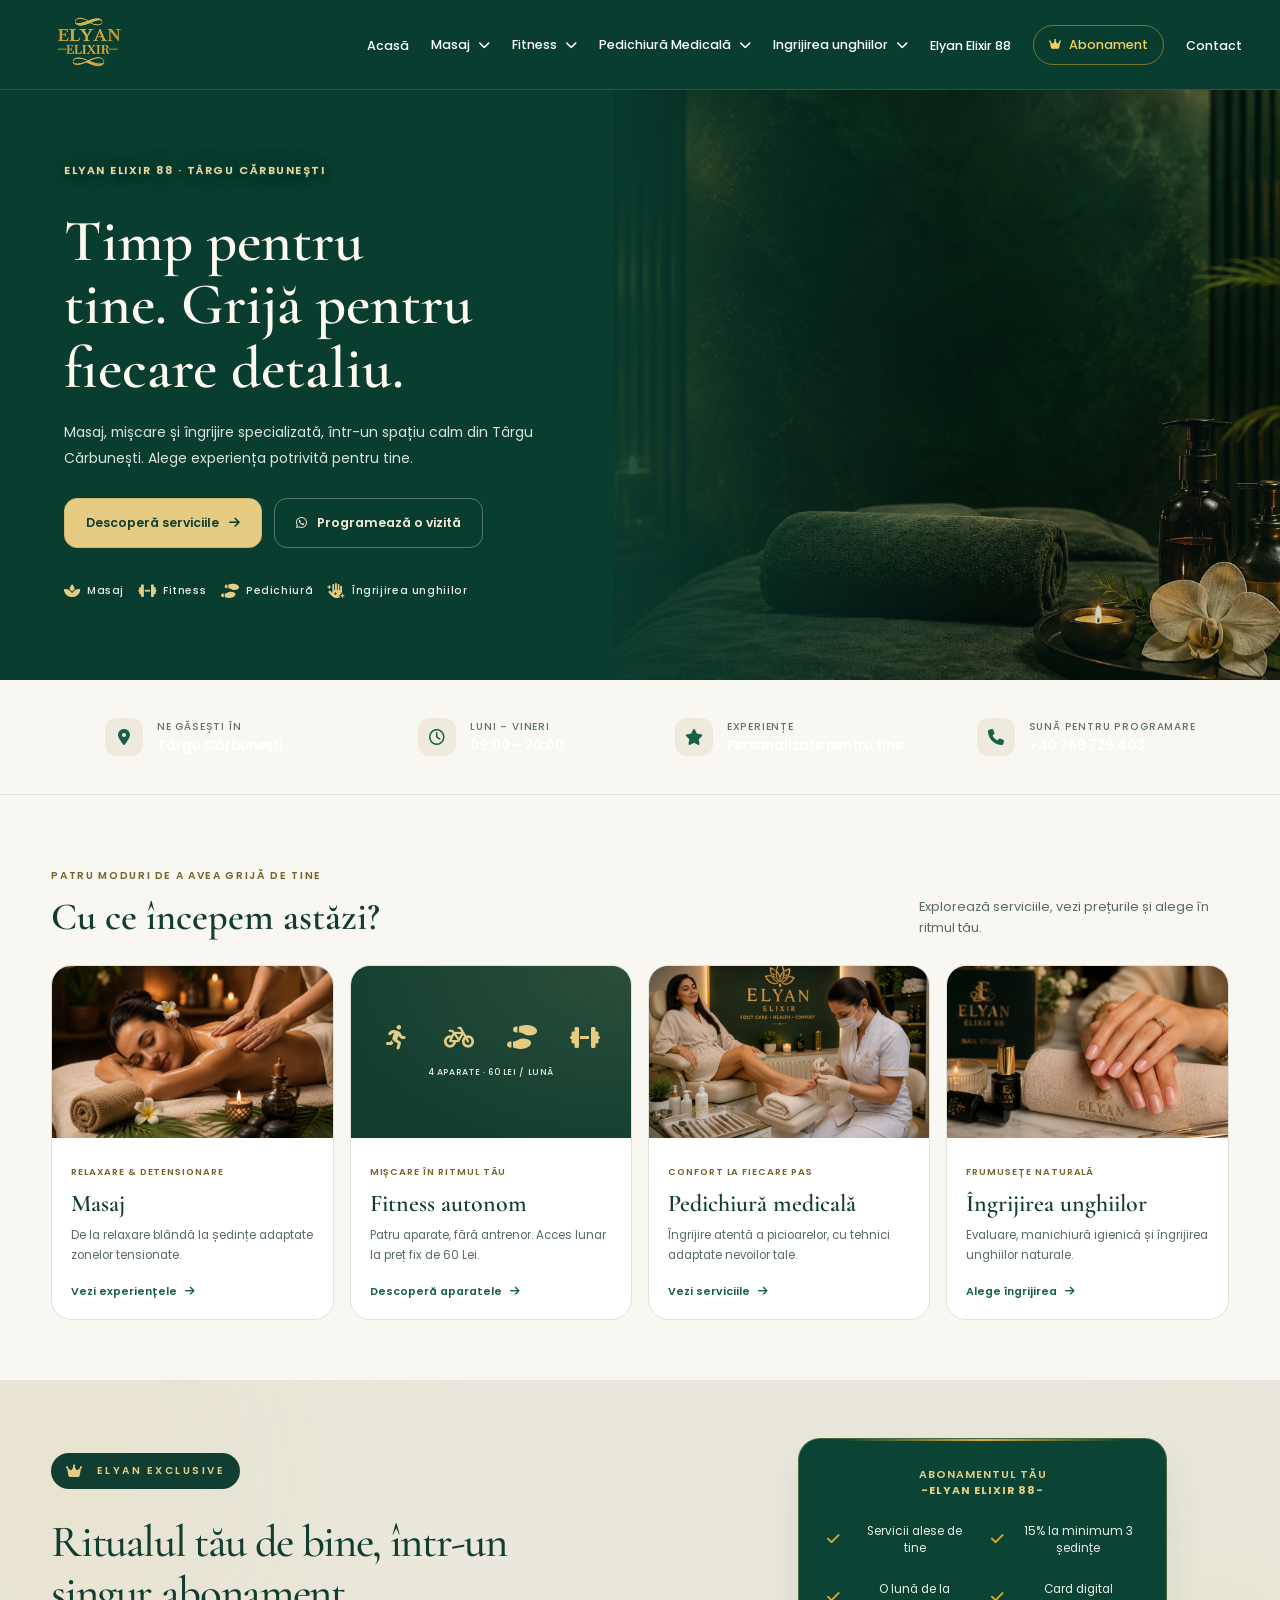
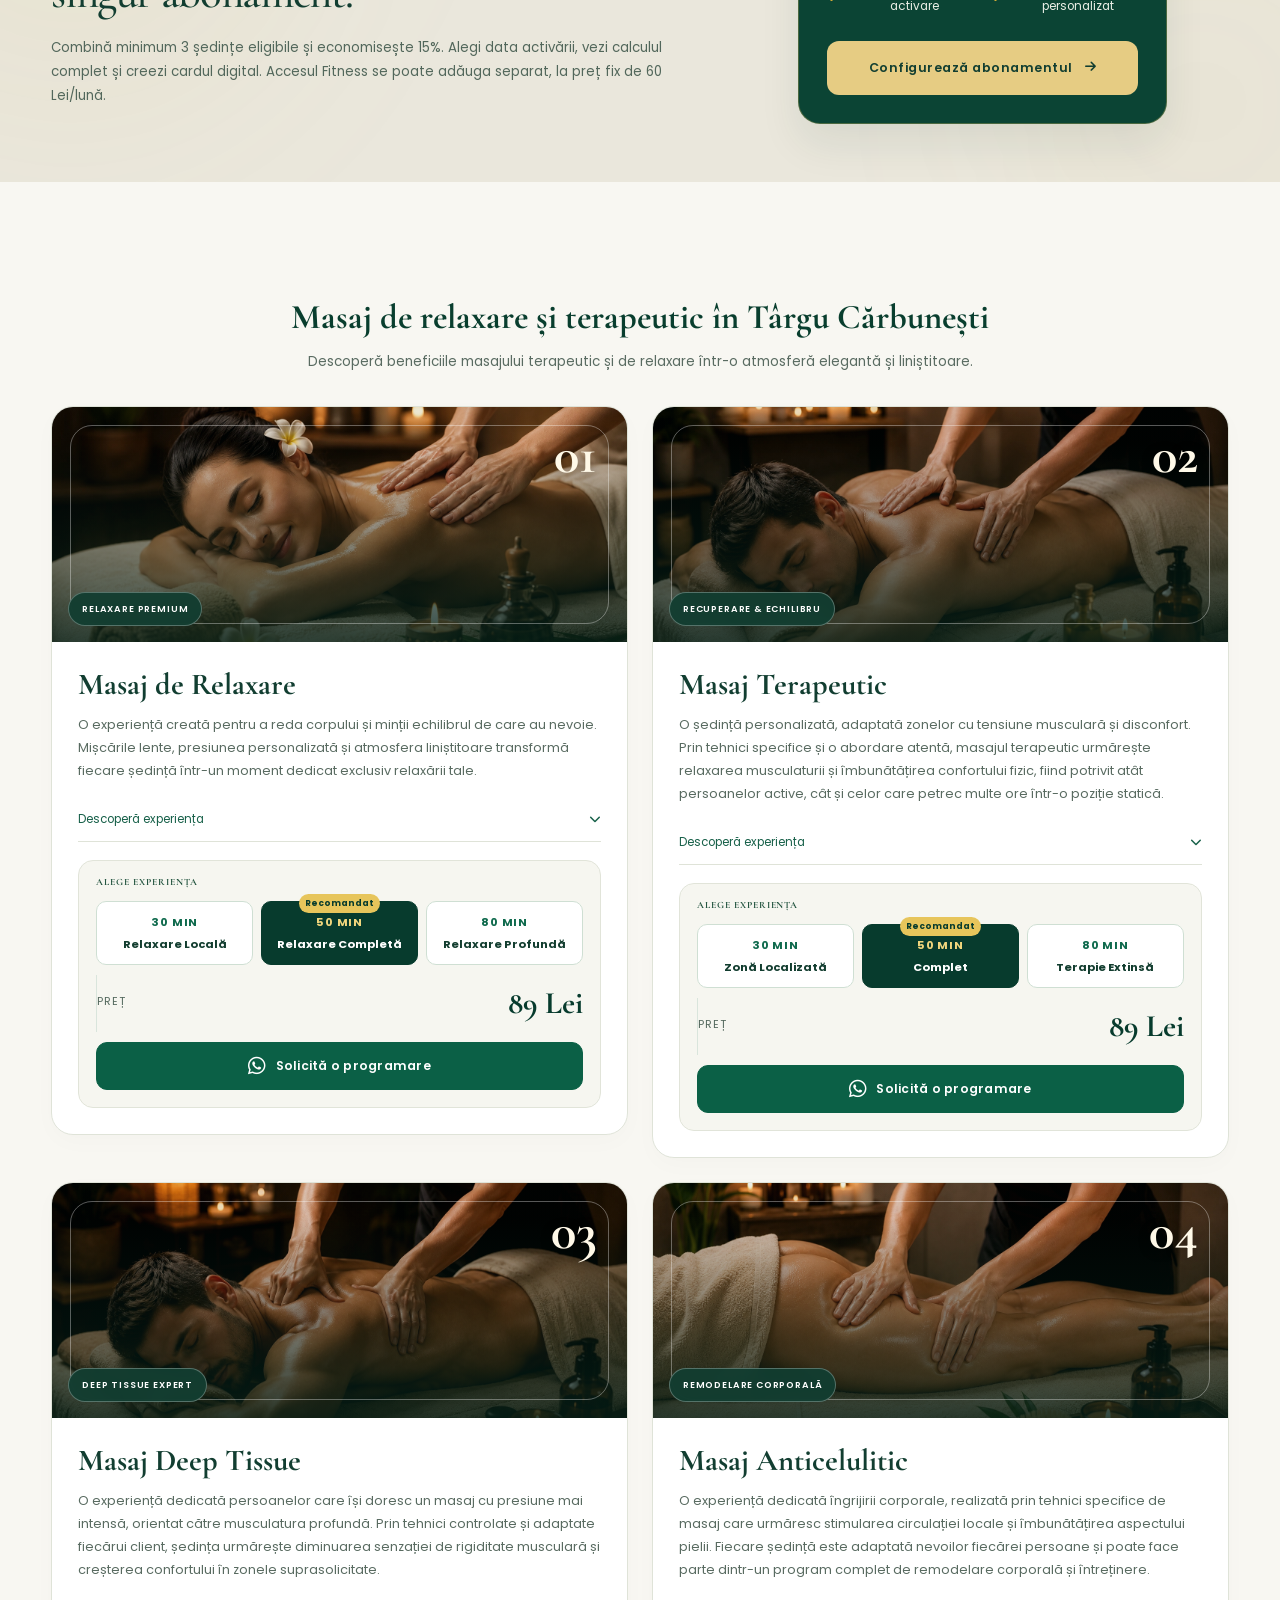
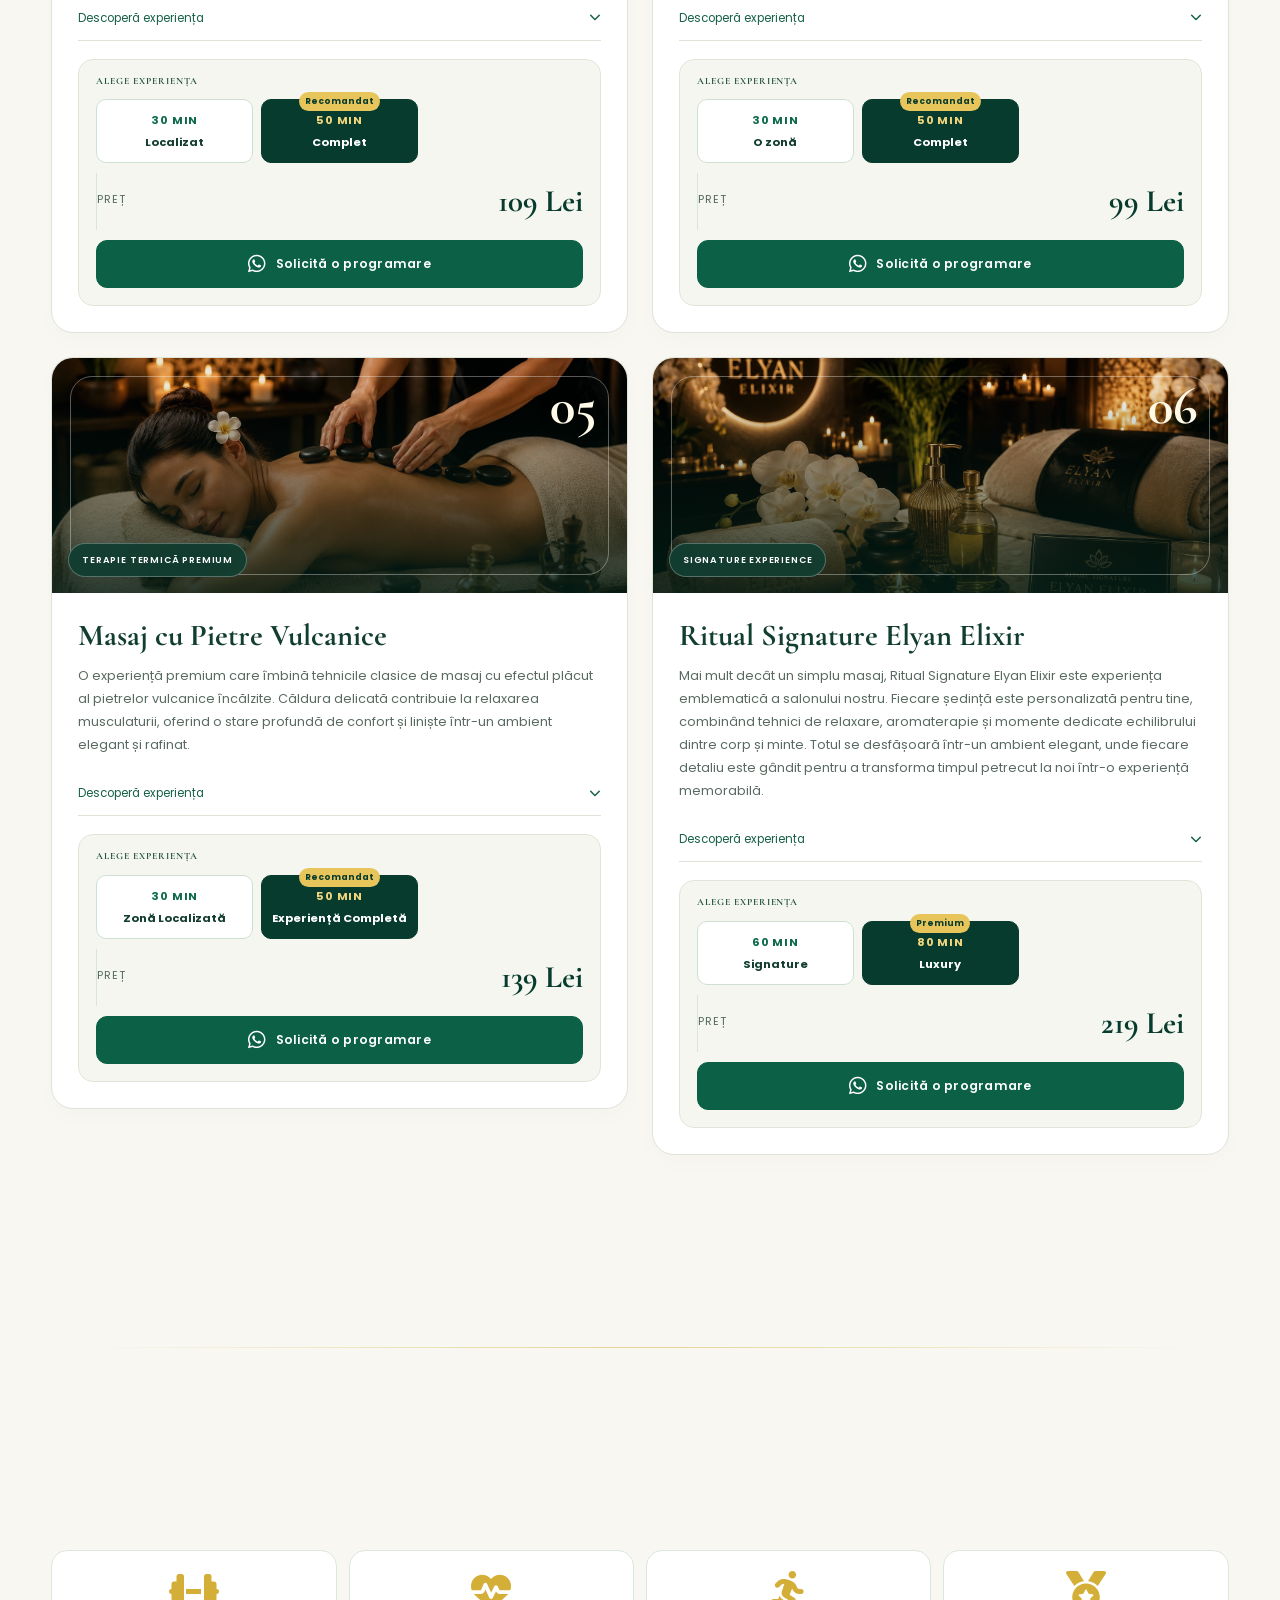
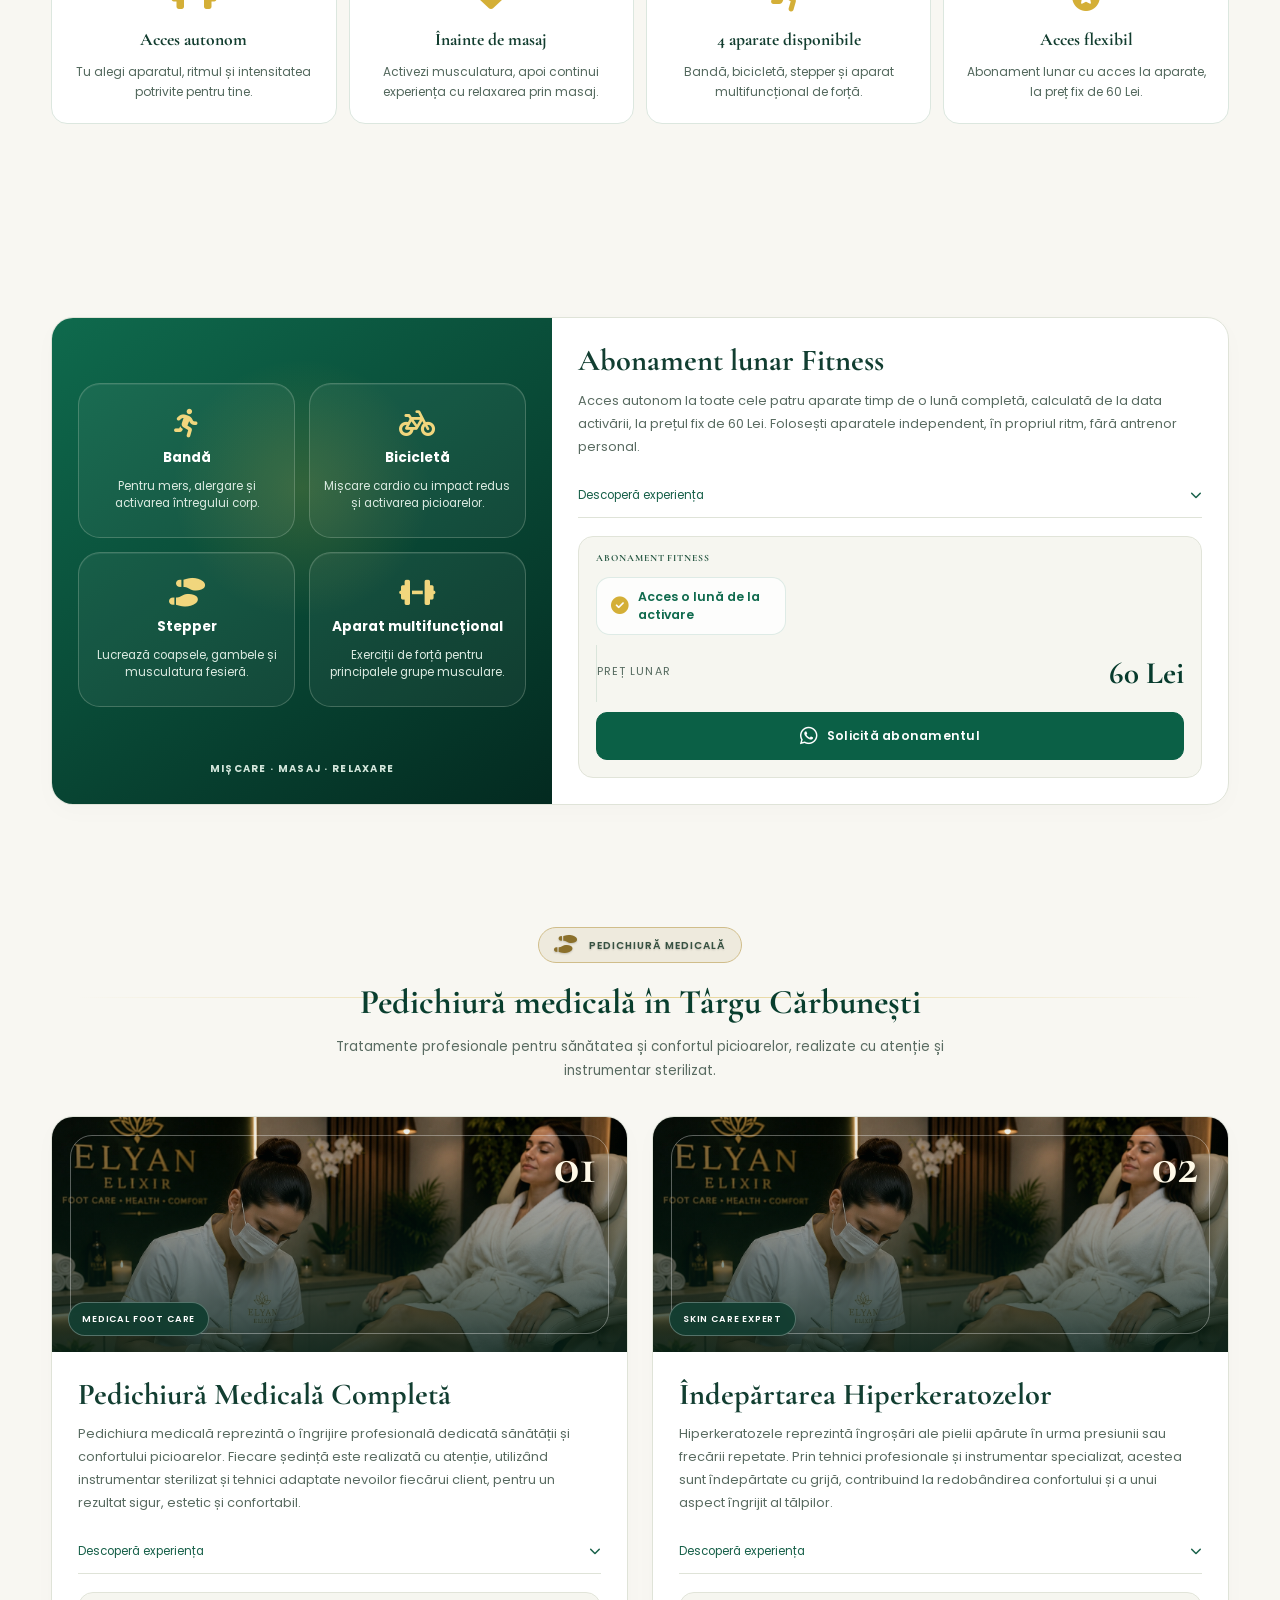
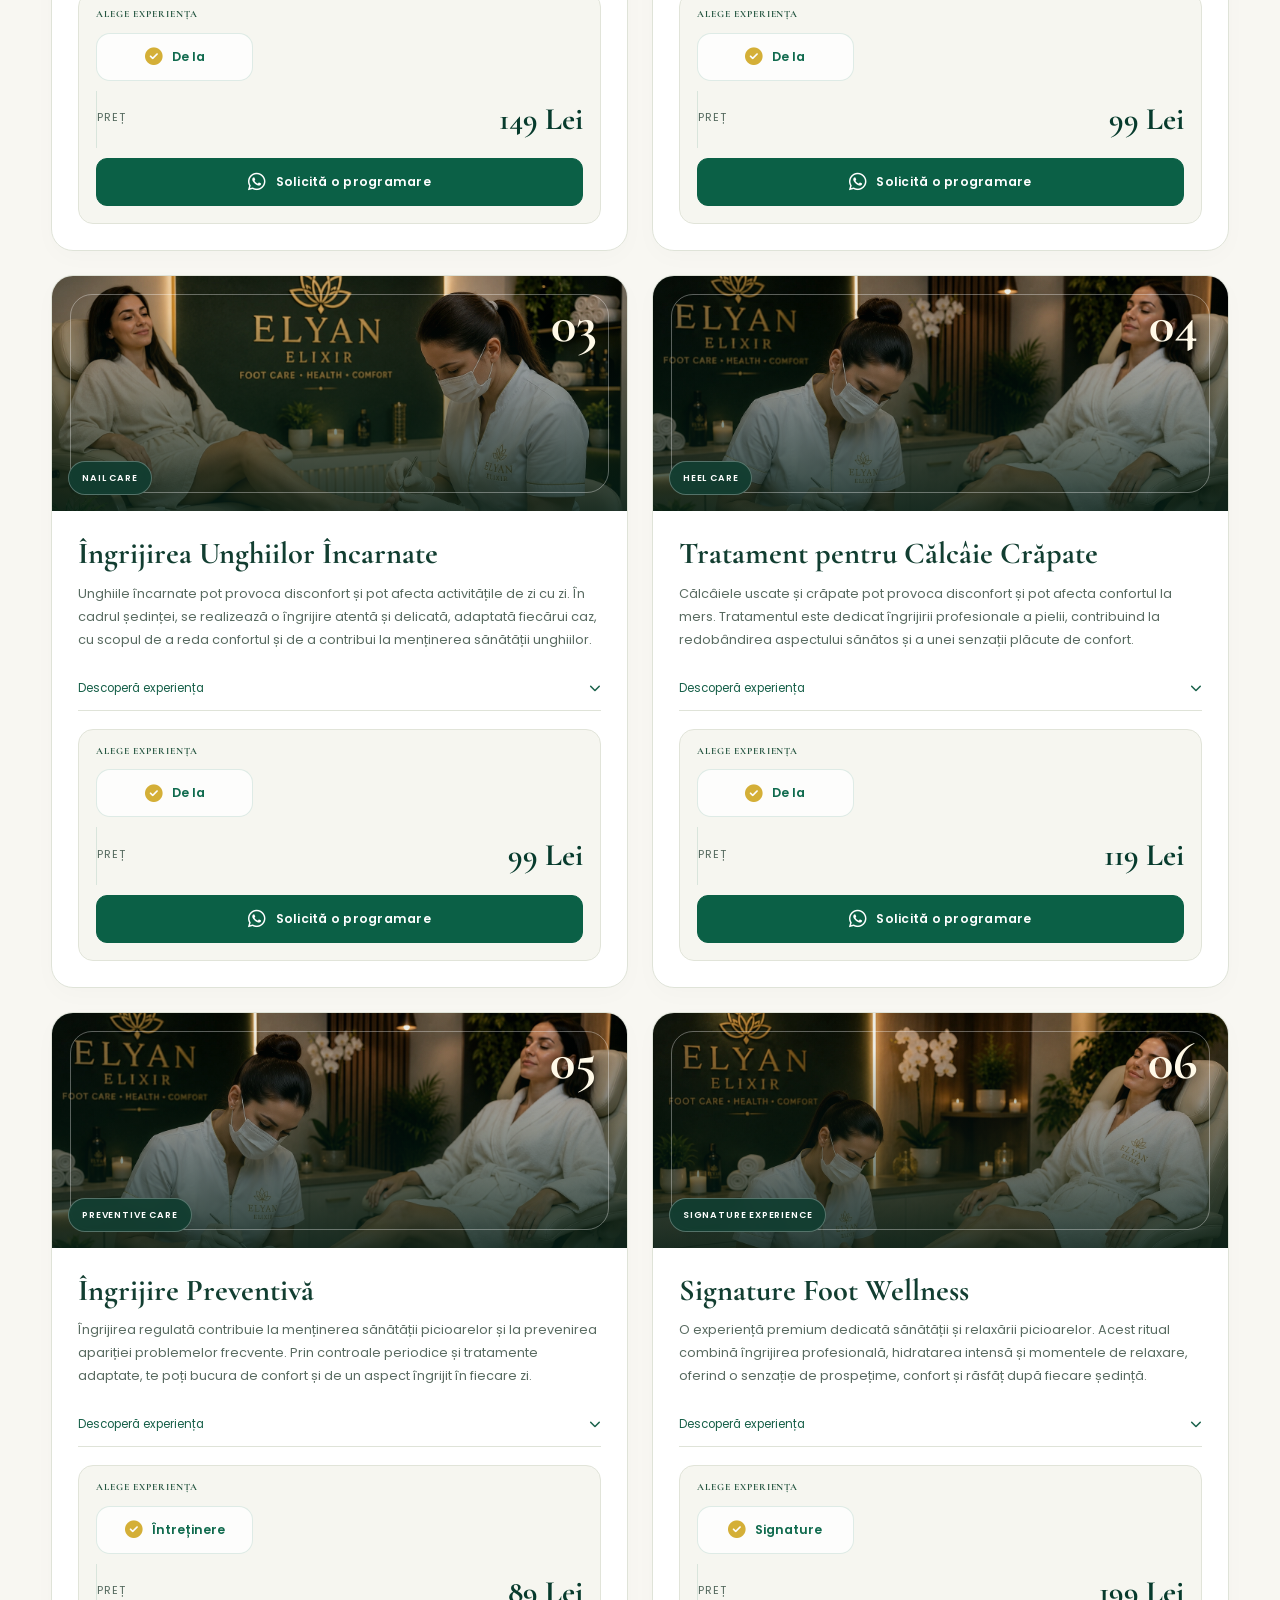
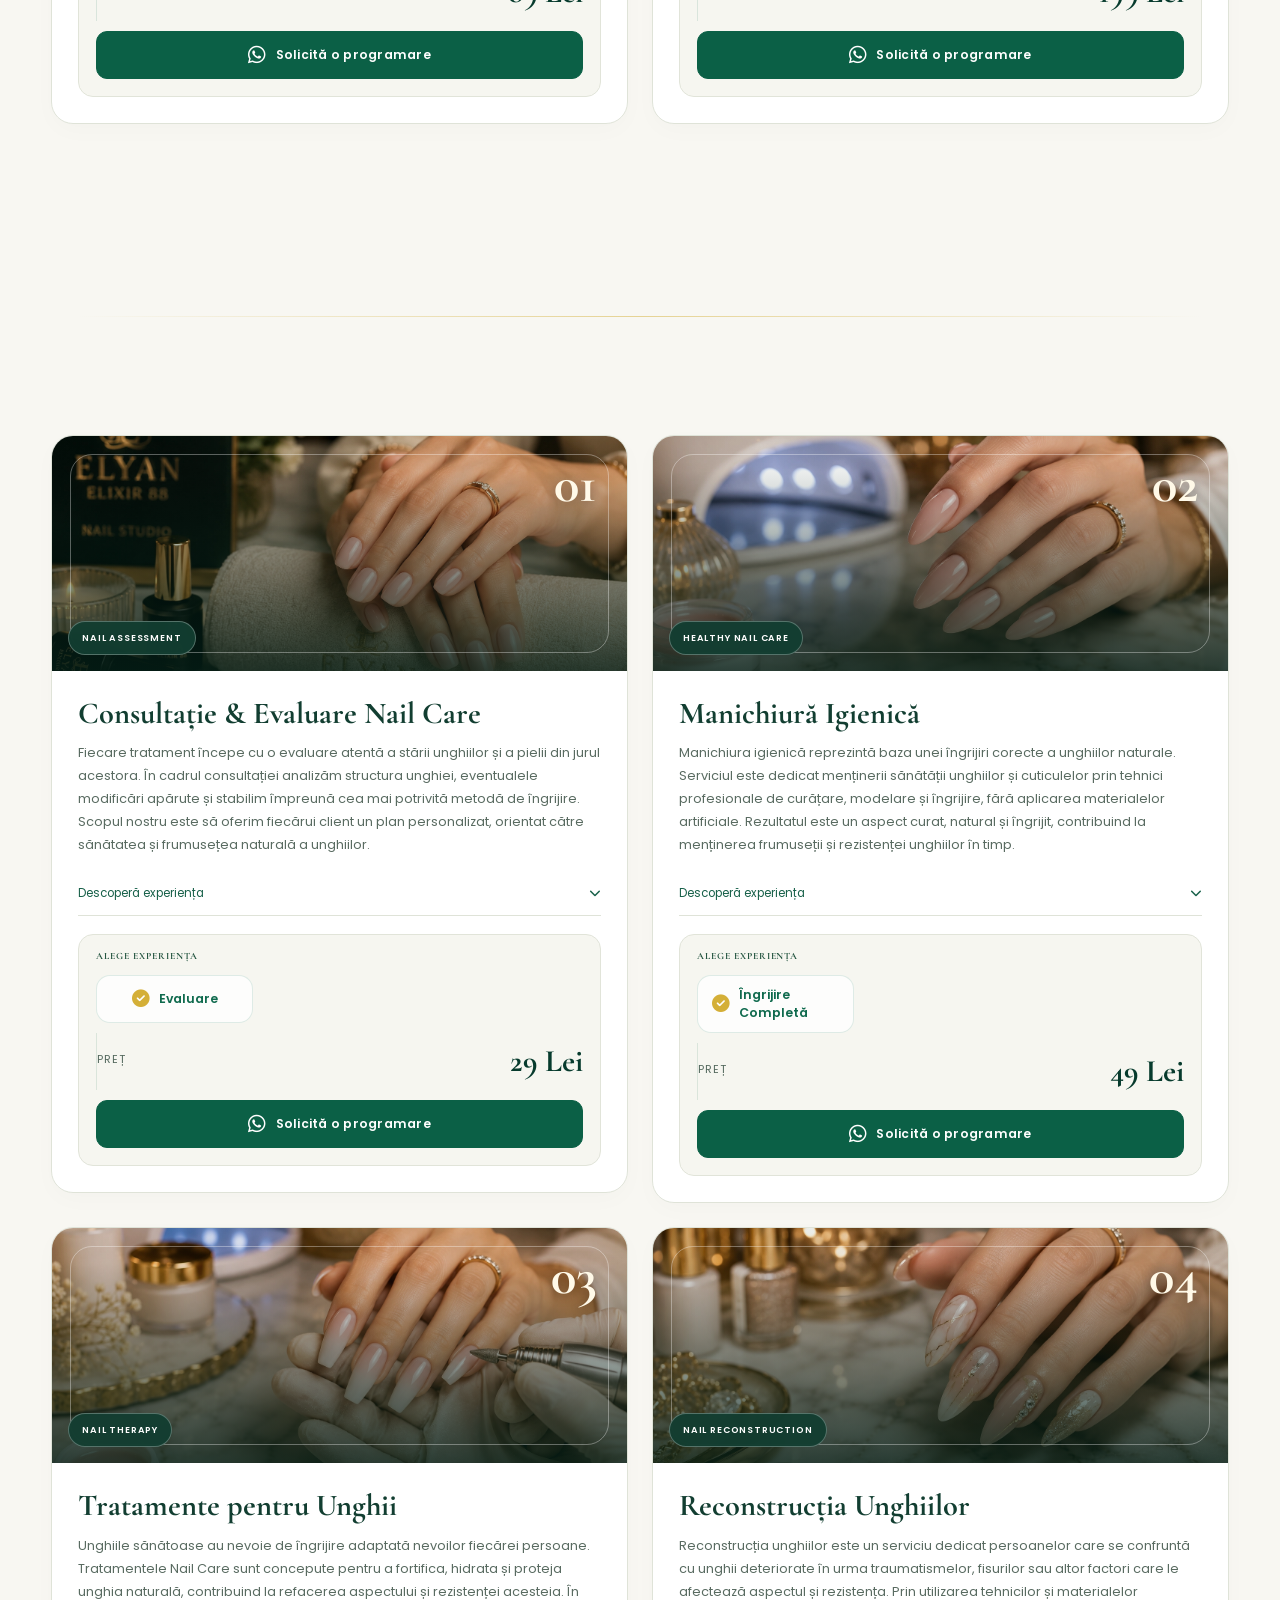
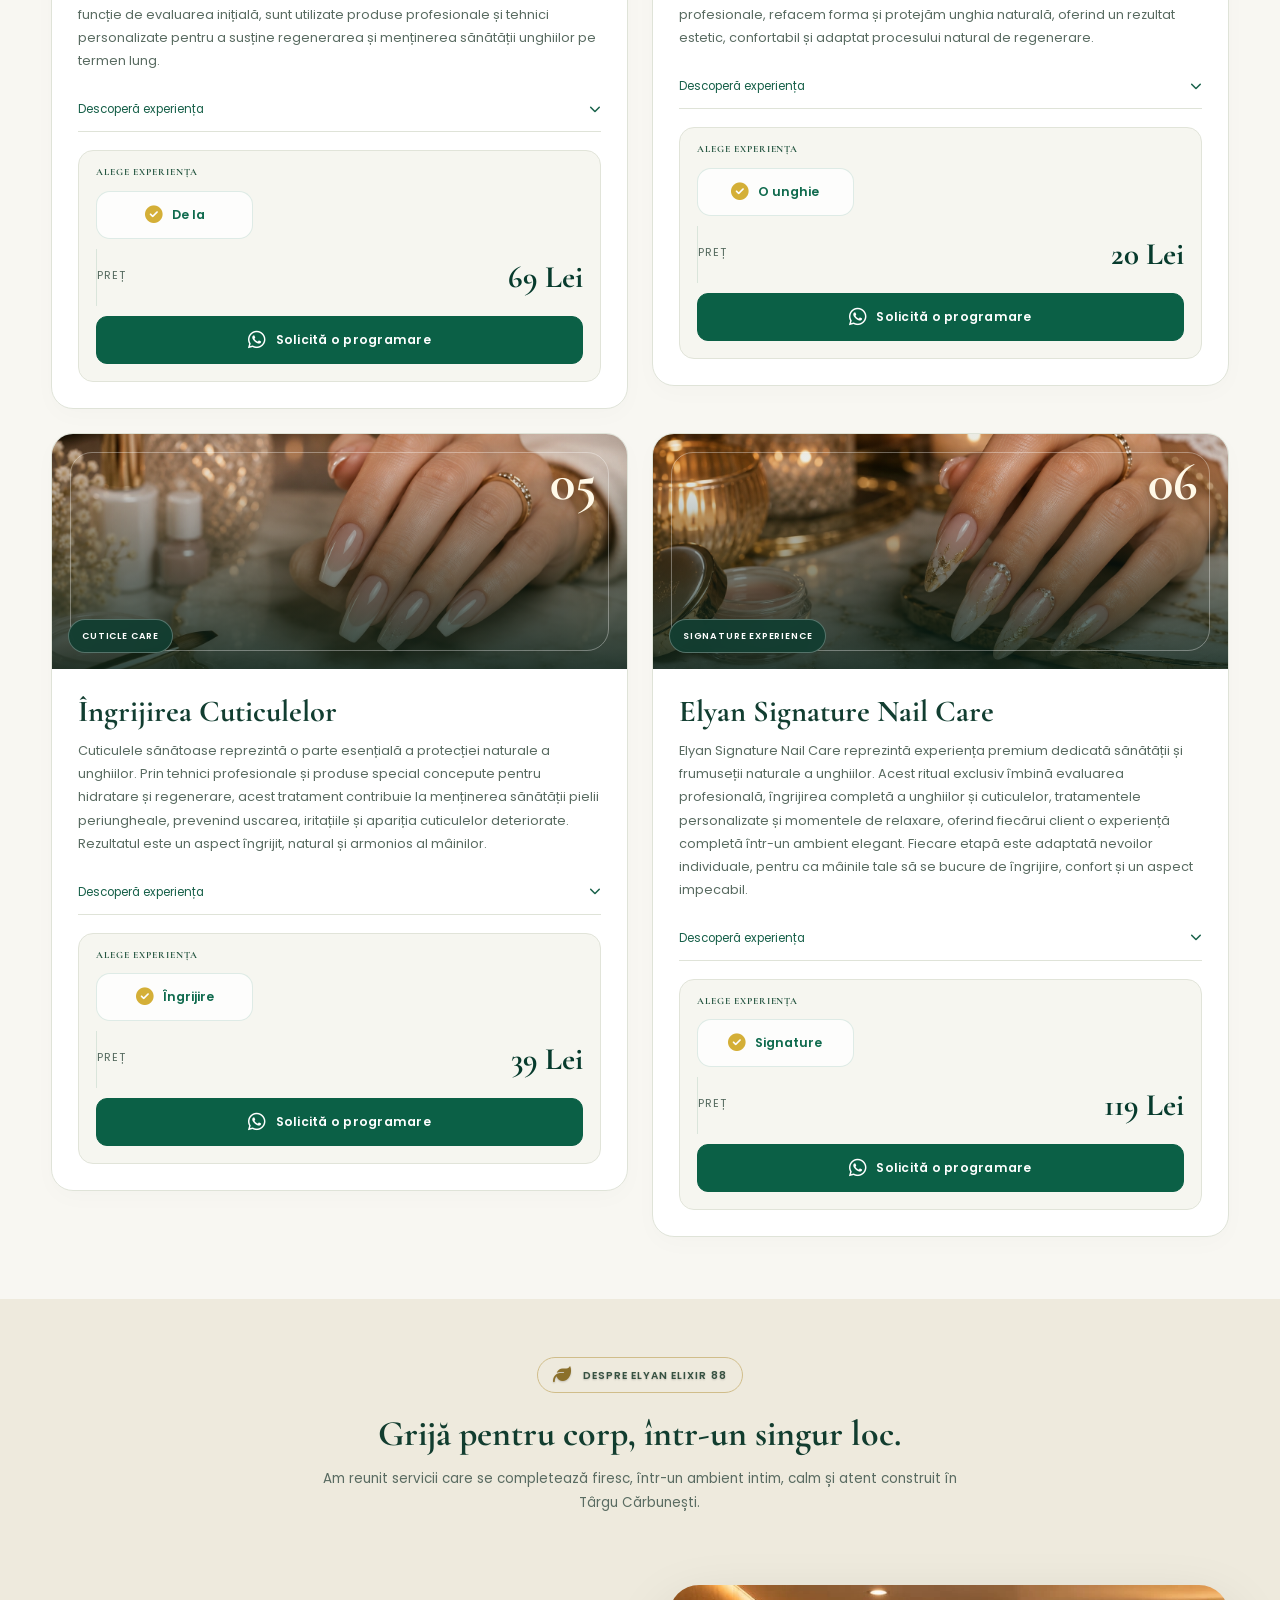
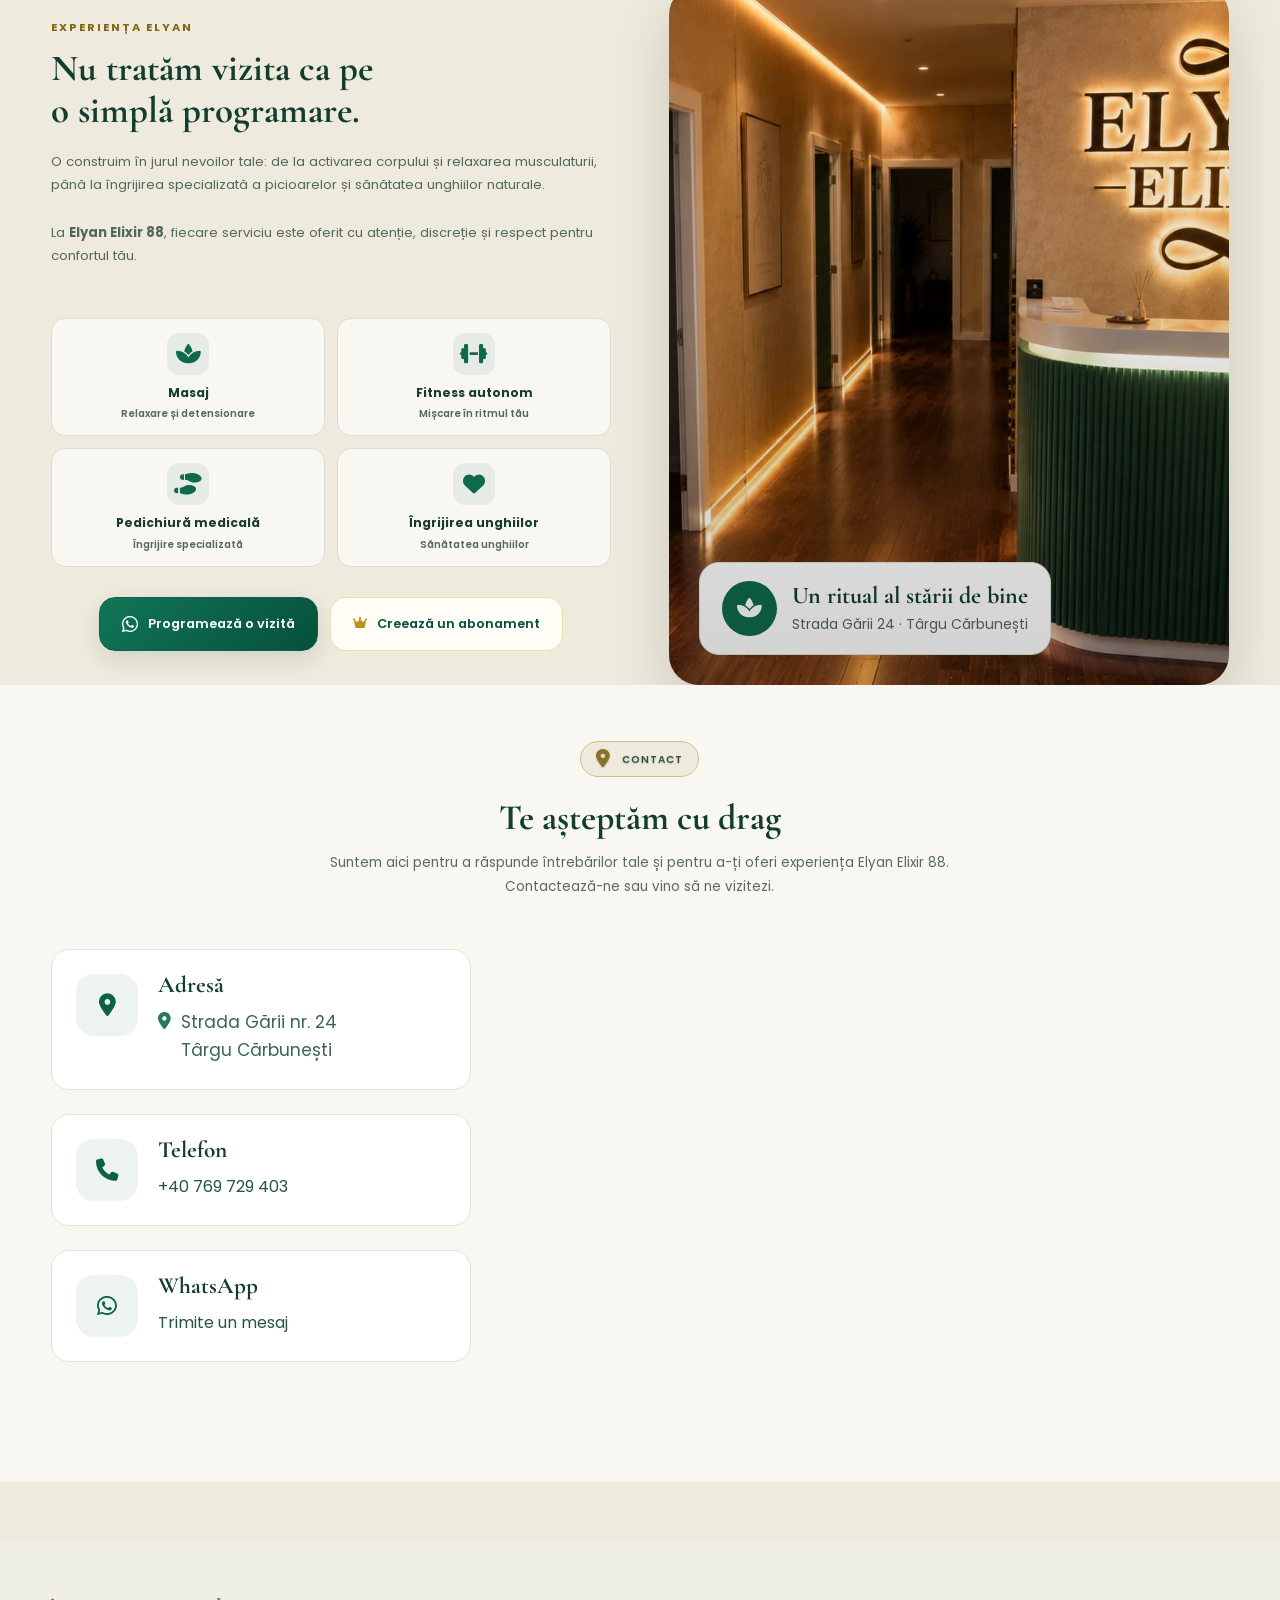
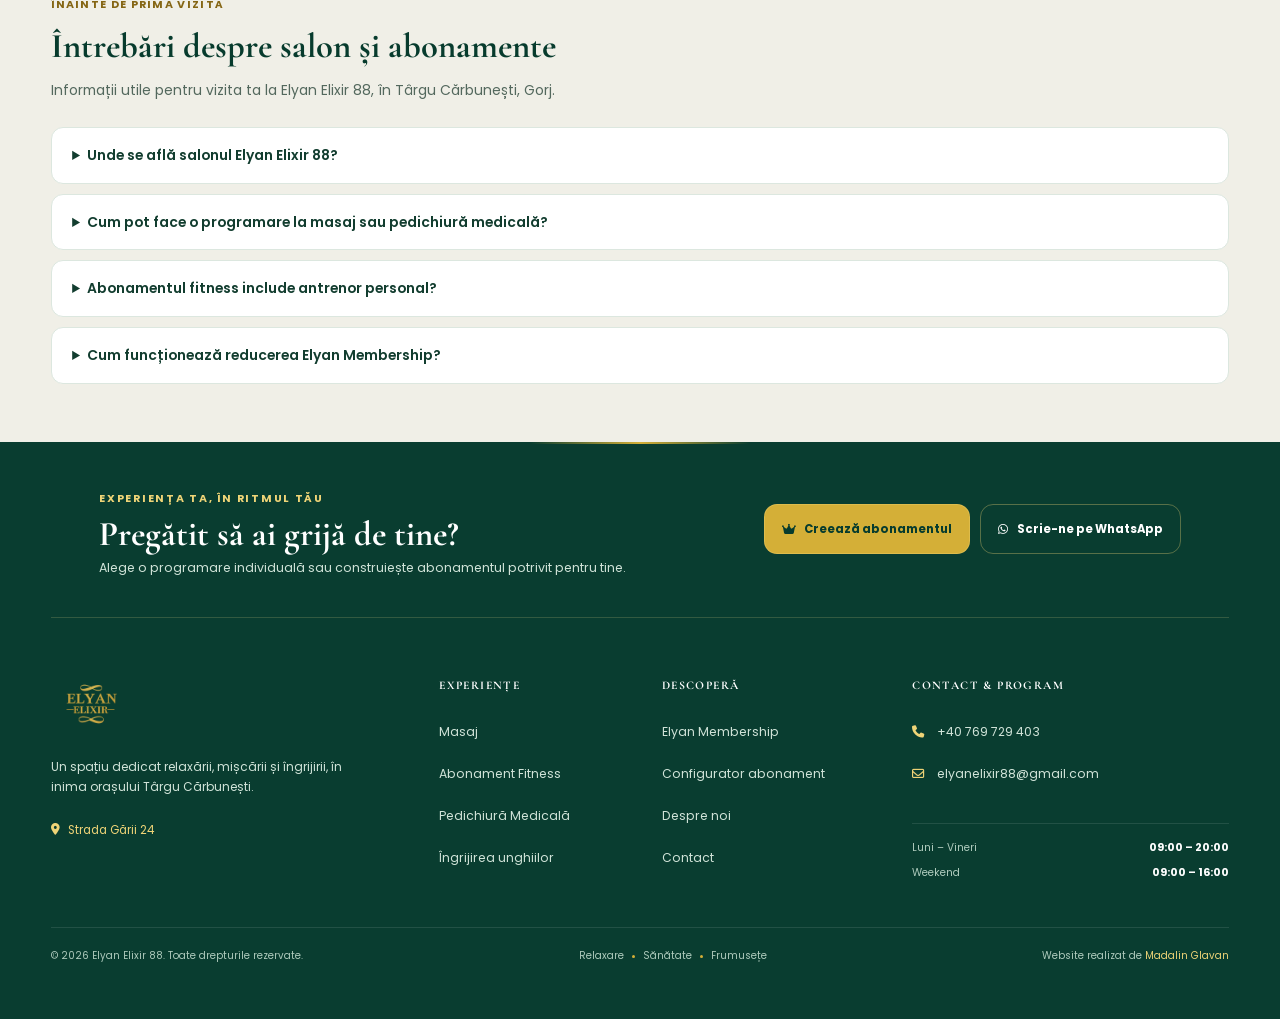
==== commit 71bf1281: "Add files via upload" ====
--- a/index.html
+++ b/index.html
@@ -121,6 +121,7 @@
         <link rel="stylesheet" href="visual-polish.css?v=20260918seo">
         <link rel="stylesheet" href="ios-install.css?v=20260918">
         <link rel="stylesheet" href="layout-refinement.css?v=20260918e">
+        <link rel="stylesheet" href="atelier.css?v=20260918">
         <link rel="manifest" href="manifest.webmanifest">
         <link rel="apple-touch-icon" href="images/apple-touch-icon-green.png">
         <meta name="apple-mobile-web-app-capable" content="yes">
@@ -616,15 +617,17 @@
                     Relaxare • Sănătate • Frumusețe
                 </p>
                 <h2>
-                    Descoperă echilibrul dintre corp,
-                    minte și stare de bine.
+                    Timp pentru tine.
+                    Grijă pentru fiecare detaliu.
                 </h2>
                 <p class="hero-description">
-                    Un spațiu elegant în care masajul terapeutic,
-                    accesul la aparatele fitness, pedichiura medicală și Nail Studio
-                    se întâlnesc pentru a crea o experiență completă
-                    de relaxare și îngrijire.
-                </p>
+                    Masaj, mișcare și îngrijire specializată, într-un spațiu calm
+                    din Târgu Cărbunești. Alege experiența potrivită pentru tine.
+                </p>
+                <div class="atelier-hero-actions">
+                    <a class="atelier-button" href="#experiente">Descoperă serviciile <i class="fa-solid fa-arrow-right" aria-hidden="true"></i></a>
+                    <a class="atelier-button atelier-button--outline" href="https://wa.me/40769729403?text=Bun%C4%83%20ziua!%20Doresc%20o%20programare%20la%20Elyan%20Elixir%2088." target="_blank" rel="noopener noreferrer"><i class="fa-brands fa-whatsapp" aria-hidden="true"></i> Programează o vizită</a>
+                </div>
 
                 <div class="hero-services">
 
@@ -643,9 +646,9 @@
                         <span>Pedichiură</span>
                     </a>
 
-                    <a href="#nails" class="hero-service" aria-label="Nail Studio">
+                    <a href="#nails" class="hero-service" aria-label="Îngrijirea unghiilor">
                         <i class="fa-solid fa-hand-sparkles"></i>
-                        <span>Nail Care</span>
+                        <span>Îngrijirea unghiilor</span>
                     </a>
 
                 </div>
@@ -678,7 +681,18 @@
     <!-- ========================================================= -->
 
 
-    <section id="membership" class="membership">
+    <section class="atelier-discover" id="experiente" aria-labelledby="experiente-title">
+        <div class="container">
+            <div class="atelier-heading"><div><span class="atelier-eyebrow">Patru moduri de a avea grijă de tine</span><h2 id="experiente-title">Cu ce începem astăzi?</h2></div><p>Explorează serviciile, vezi prețurile și alege în ritmul tău.</p></div>
+            <div class="atelier-discover-grid">
+                <a class="atelier-discover-card" href="#massage"><img src="images/massage1.webp" alt="Masaj de relaxare" loading="lazy"><div><small>Relaxare & detensionare</small><h3>Masaj</h3><p>De la relaxare blândă la ședințe adaptate zonelor tensionate.</p><b>Vezi experiențele <i class="fa-solid fa-arrow-right" aria-hidden="true"></i></b></div></a>
+                <a class="atelier-discover-card" href="#fitness"><div class="atelier-fitness-cover" aria-hidden="true"><i class="fa-solid fa-person-running"></i><i class="fa-solid fa-bicycle"></i><i class="fa-solid fa-shoe-prints"></i><i class="fa-solid fa-dumbbell"></i><span>4 APARATE · 60 LEI / LUNĂ</span></div><div><small>Mișcare în ritmul tău</small><h3>Fitness autonom</h3><p>Patru aparate, fără antrenor. Acces lunar la preț fix de 60 Lei.</p><b>Descoperă aparatele <i class="fa-solid fa-arrow-right" aria-hidden="true"></i></b></div></a>
+                <a class="atelier-discover-card" href="#pedichiura"><img src="images/pedichiura1.webp" alt="Îngrijirea profesională a picioarelor" loading="lazy"><div><small>Confort la fiecare pas</small><h3>Pedichiură medicală</h3><p>Îngrijire atentă a picioarelor, cu tehnici adaptate nevoilor tale.</p><b>Vezi serviciile <i class="fa-solid fa-arrow-right" aria-hidden="true"></i></b></div></a>
+                <a class="atelier-discover-card" href="#nails"><img src="images/nails1.webp" alt="Îngrijirea unghiilor naturale" loading="lazy"><div><small>Frumusețe naturală</small><h3>Îngrijirea unghiilor</h3><p>Evaluare, manichiură igienică și îngrijirea unghiilor naturale.</p><b>Alege îngrijirea <i class="fa-solid fa-arrow-right" aria-hidden="true"></i></b></div></a>
+            </div>
+        </div>
+    </section>
+    <section id="membership" class="membership">
 
         <div class="container">
 
@@ -702,7 +716,7 @@
 
                     <h2 class="membership-title">
 
-                        Mai mult decât un abonament.
+                        Ritualul tău de bine, într-un singur abonament.
 
                     </h2>
 
@@ -716,11 +730,9 @@
 
                     <p class="membership-description">
 
-                        Credem că sănătatea, relaxarea și frumusețea nu se
-                        construiesc într-o singură vizită.
-
-                        Ele se construiesc prin grijă constantă, experiențe
-                        autentice și timp dedicat exclusiv stării tale de bine.
+                        Combină minimum 3 ședințe eligibile și economisește 15%.
+                        Alegi data activării, vezi calculul complet și creezi cardul digital.
+                        Accesul Fitness se poate adăuga separat, la preț fix de 60 Lei/lună.
 
                     </p>
 
@@ -758,28 +770,28 @@
 
                             <li>
                                 <i class="fa-solid fa-check"></i>
-                                Acces prioritar
+                                Servicii alese de tine
                             </li>
 
                             <li>
                                 <i class="fa-solid fa-check"></i>
-                                Beneficii exclusive
+                                15% la minimum 3 ședințe
                             </li>
 
                             <li>
                                 <i class="fa-solid fa-check"></i>
-                                Îndrumare personalizată
+                                O lună de la activare
                             </li>
 
                             <li>
                                 <i class="fa-solid fa-check"></i>
-                                Experiență premium
+                                Card digital personalizat
                             </li>
 
                         </ul>
                        <a href="membership.html" class="btn-membership">
 
-                            Accesează
+                            Configurează abonamentul
 
                             <i class="fa-solid fa-arrow-right"></i>
 
@@ -4305,7 +4317,7 @@
         <!-- ========================================================= -->
         <script defer src="services.js?v=20260915b"></script>
         <script defer src="script.js?v=20260915b"></script>
-        <script defer src="mobile-app.js?v=20260918d"></script>
+        <script defer src="mobile-app.js?v=20260918atelier"></script>
         <script defer src="navigation-loader.js?v=20260918"></script>
         
 
--- a/atelier.css
+++ b/atelier.css
@@ -0,0 +1,80 @@
+/* Elyan Atelier — one visual language for salon, membership and reception. */
+:root{--atelier-paper:#f8f7f2;--atelier-cream:#eeeadd;--atelier-ink:#123e31;--atelier-muted:#596b61;--atelier-line:#dfe3d8;--atelier-gold:#cfad53}
+body.elyan-app,body.app-dashboard{background:var(--atelier-paper);color:var(--atelier-ink)}
+.app-salon .container{max-width:1200px}
+.app-salon>header{background:#093d30!important;border-bottom:1px solid #d5b85b30;box-shadow:none}
+.app-salon .navbar{max-width:1280px;margin:auto}
+.app-salon .nav-links{gap:22px}.app-salon .nav-links>li>a{font-size:.79rem;white-space:nowrap}
+.app-salon .hero{min-height:680px!important;height:auto!important;background:#093d30;padding:160px max(5vw,24px) 70px!important;isolation:isolate}
+.app-salon .hero-slider{left:48%;width:52%;opacity:.85}
+.app-salon .hero-overlay{background:linear-gradient(90deg,#093d30 0%,#093d30 38%,#093d30e8 48%,#093d3010 77%)}
+.app-salon .hero-content{width:100%;max-width:1200px;margin:auto;padding:0!important;text-align:left;align-items:flex-start}
+.app-salon .hero h1{font:600 .69rem/1.6 Poppins,sans-serif!important;letter-spacing:.14em!important;text-transform:uppercase;color:#ead28b!important;max-width:520px}
+.app-salon .hero-subtitle{display:none}
+.app-salon .hero h2{font:600 clamp(2.6rem,4.6vw,4rem)/1.08 'Cormorant Garamond',serif!important;max-width:540px;color:#fffaf0!important;margin:24px 0 20px!important;text-wrap:balance;text-align:left}
+.app-salon .hero-description{max-width:470px;color:#dbe4da!important;font-size:.87rem!important;line-height:1.85!important}
+.atelier-hero-actions{display:flex;flex-wrap:wrap;gap:12px;margin-top:26px}
+.atelier-button{display:inline-flex;align-items:center;justify-content:center;gap:10px;min-height:50px;padding:14px 21px;border-radius:13px;border:1px solid #d6b765;background:#e6cc83;color:#103e31;text-decoration:none;font:600 .77rem/1.4 Poppins,sans-serif;transition:background .2s,transform .2s}
+.atelier-button:hover{background:#f0dca3;transform:translateY(-2px)}
+.atelier-button--outline{background:transparent;color:#f6edda;border-color:#f6edda55}.atelier-button--outline:hover{background:#ffffff10}
+.app-salon .hero-services{display:flex;gap:14px;margin:26px 0 0!important;max-width:540px}
+.app-salon .hero-service{width:auto!important;height:auto!important;display:flex;align-items:center;gap:7px;border:0!important;background:transparent!important;border-radius:0!important;box-shadow:none!important;padding:8px 0!important;transform:none!important}
+.app-salon .hero-service{flex-direction:row!important;min-height:34px!important;margin:0!important}.app-salon .hero-service::after{display:none!important}.app-salon .hero-service i{font-size:.9rem!important;color:#e6cc83}.app-salon .hero-service span{position:static!important;transform:none!important;white-space:normal!important;font:500 .65rem/1.5 Poppins,sans-serif!important;color:#e9eee5}
+.app-salon .hero-social{display:none}
+.app-salon .trust-ribbon{background:var(--atelier-paper);padding:22px 0;border-bottom:1px solid var(--atelier-line)}
+.app-salon .trust-ribbon__grid{gap:12px}.app-salon .trust-ribbon__grid>div,.app-salon .trust-ribbon__grid>a{border:0;background:transparent;border-radius:0;box-shadow:none;min-height:70px;padding:12px}
+.app-salon .trust-ribbon__grid i{border:0;background:#eeeadd;color:#176049}.app-salon .trust-ribbon__grid small{color:#637468}
+.atelier-discover{padding:66px 0 60px;background:var(--atelier-paper)}
+.atelier-heading{display:flex;justify-content:space-between;align-items:end;gap:24px;margin-bottom:26px}.atelier-eyebrow{font:600 .65rem/1.5 Poppins,sans-serif;letter-spacing:.16em;text-transform:uppercase;color:#79622c}
+.atelier-heading h2{font:600 clamp(1.9rem,3vw,2.7rem)/1.12 'Cormorant Garamond',serif;color:#123e31;margin:10px 0 0;text-wrap:balance}.atelier-heading>p{font-size:.8rem;line-height:1.7;color:#596b61;max-width:310px;margin:0}
+.atelier-discover-grid{display:grid;grid-template-columns:repeat(4,minmax(0,1fr));gap:16px}
+.atelier-discover-card .atelier-fitness-cover{height:172px;display:grid;grid-template-columns:repeat(4,1fr);align-content:center;gap:17px 8px;padding:26px 18px;background:radial-gradient(ellipse at top right,#d3b36522,transparent 80%),#123e31;color:#e6cc83;text-align:center}.atelier-fitness-cover i{font-size:1.5rem}.atelier-fitness-cover span{grid-column:1/-1;font:500 .55rem Poppins,sans-serif;letter-spacing:.07em;color:#e9eee5}
+.atelier-discover-card{position:relative;display:flex;flex-direction:column;min-width:0;overflow:hidden;border:1px solid #dfe3d8;border-radius:20px;background:#fff;text-decoration:none;color:#123e31;transition:transform .25s,box-shadow .25s}
+.atelier-discover-card:hover{transform:translateY(-5px);box-shadow:0 15px 30px #123e3110}.atelier-discover-card img{width:100%;height:172px;object-fit:cover}.atelier-discover-card>div{padding:19px}.atelier-discover-card small{font:600 .59rem Poppins,sans-serif;letter-spacing:.1em;color:#79622c;text-transform:uppercase}.atelier-discover-card h3{font:600 1.5rem/1.1 'Cormorant Garamond',serif;margin:9px 0;color:#123e31}.atelier-discover-card p{font-size:.72rem;line-height:1.7;color:#596b61;margin:0 0 18px}.atelier-discover-card b{display:flex;gap:8px;align-items:center;font:600 .68rem Poppins,sans-serif;color:#176049}
+.app-salon .membership{background:#eae7dc!important;color:#123e31;margin:0!important;padding:58px 0!important;border-radius:0!important;overflow:hidden}
+.app-salon .membership-layout{display:grid;grid-template-columns:1.25fr 1fr;gap:70px;align-items:center}.app-salon .membership-content{text-align:left}
+.app-salon .membership-badge{background:#123e31;color:#e6cc83;border:0;box-shadow:none;font-size:.65rem;padding:10px 15px;margin-bottom:16px}
+.app-salon .membership-subtitle{display:none}.app-salon .membership-title{color:#123e31!important;font-size:clamp(2rem,3.5vw,3rem)!important;line-height:1.12!important;max-width:530px;margin:12px 0 18px!important;text-align:left}
+.app-salon .membership-motto{display:none}.app-salon .membership-description{color:#52675b!important;font-size:.83rem!important;line-height:1.8!important;margin-bottom:0!important}.app-salon .membership-description+.membership-description{display:none}
+.app-salon .membership-preview{margin:0}.app-salon .membership-card-preview{background:#0b4434!important;border:1px solid #d5b85b50!important;border-radius:22px!important;padding:28px!important;box-shadow:0 20px 40px #123e3116;color:#edf2e8;transform:none!important}
+.app-salon .membership-card-icon{display:none}.app-salon .membership-card-label{color:#e6cc83!important;letter-spacing:.09em;margin:0 0 16px!important;font-size:.68rem!important}.app-salon .membership-card-preview ul{display:grid;grid-template-columns:1fr 1fr;gap:8px 16px}.app-salon .membership-card-preview li{font-size:.74rem!important;color:#e9eee5!important;padding:8px 0!important;border:0!important}.app-salon .btn-membership{display:flex;justify-content:center;gap:12px;width:100%;margin-top:18px;background:#e6cc83!important;color:#123e31!important;border:0!important;border-radius:12px!important;min-height:48px;font-size:.78rem}
+.app-salon .section-title{padding:0!important;margin-bottom:0!important}.app-salon .section-title::before,.app-salon .section-title::after{display:none!important}
+.app-salon .section-title>span{min-height:36px!important;padding:8px 15px!important;border:1px solid #d0bd8a!important;background:#eeeadd!important;color:#365141!important;box-shadow:none!important;border-radius:999px!important;font-size:.64rem!important}.app-salon .section-title>span i{color:#8b702b}
+.app-salon .section-title h2{font-size:clamp(1.9rem,2.8vw,2.7rem)!important;max-width:720px;line-height:1.16!important;margin:18px auto 12px!important}.app-salon .section-title p{font-size:.84rem!important;max-width:650px;margin-inline:auto;line-height:1.8!important;color:#596b61!important}
+.app-salon #massage,.app-salon #fitness,.app-salon #pedichiura,.app-salon #nails{background:var(--atelier-paper)!important;padding:62px 0!important}
+.app-salon .services-grid{display:grid!important;grid-template-columns:repeat(2,minmax(0,1fr));gap:24px!important;margin-top:32px!important;align-items:start}
+.app-salon .service-card{display:flex!important;flex-direction:column;min-width:0;border:1px solid #dfe3d8!important;border-radius:22px!important;background:#fff;box-shadow:0 7px 25px #123e3105!important;overflow:hidden}.app-salon .service-card[hidden]{display:none!important}
+.app-salon .service-image{width:100%!important;height:235px!important;min-height:0!important;flex:none!important}.app-salon .service-image img{width:100%;height:100%;object-fit:cover}.app-salon .service-content{display:block!important;width:100%!important;padding:26px!important;min-width:0}
+.app-salon .service-content h3{font-size:1.9rem!important;line-height:1.14!important;margin-bottom:14px;color:#123e31!important}.app-salon .service-intro{font-size:.8rem!important;line-height:1.8!important;color:#596b61!important;margin-bottom:16px}
+.app-salon .service-card:not(.details-open) .service-block{display:none!important}.app-salon .service-details-toggle{display:flex!important;width:100%;align-items:center;justify-content:space-between;min-height:44px;border:0;border-bottom:1px solid #dfe3d8;border-radius:0;background:transparent;color:#176049;padding:9px 0;font-size:.72rem}
+.app-salon .service-block{padding:16px;margin-top:12px;border-radius:13px;box-shadow:none}.app-salon .service-block li{font-size:.74rem;line-height:1.75}
+.app-salon .service-footer{display:block!important;padding:17px!important;border-radius:15px!important;background:#f6f6f0!important;margin-top:18px;border:1px solid #e1e4d9!important}.app-salon .service-options__title{font-size:.6rem!important;letter-spacing:.1em}
+.app-salon .duration-card{min-height:64px!important;border-radius:10px!important;box-shadow:none!important}.app-salon .service-price{display:flex;align-items:center;justify-content:space-between;padding:13px 0!important;margin:10px 0!important}.app-salon .service-price strong{font-size:1.95rem!important}
+.app-salon .service-btn{display:flex;align-items:center;justify-content:center;gap:9px;width:100%;min-height:48px;border-radius:11px!important;background:#0b6046!important;color:#fff!important;box-shadow:none;font-size:.76rem}
+.app-salon .service-category{font-size:.57rem!important;letter-spacing:.09em;padding:9px 13px;border-radius:999px;background:#123e31f2!important;bottom:16px!important;left:16px!important}
+.app-salon .service-card::before{color:#fff9e8!important;text-shadow:0 2px 12px #0006}.app-configurator .stepper button:disabled{background:#f5f5ee;color:#7c897e;cursor:default}
+.app-salon .fitness-access-card{grid-column:1/-1;display:grid!important;grid-template-columns:.85fr 1.15fr}.app-salon .fitness-access-card .service-image{height:100%!important;min-height:350px!important}.app-salon .fitness-highlights{gap:12px;margin:28px 0!important}.app-salon .fitness-highlight{border-radius:16px;padding:20px;box-shadow:none}.app-salon .fitness-highlight h3{font-size:1.1rem}.app-salon .fitness-highlight p{font-size:.75rem;line-height:1.7}
+.app-salon .about-modern{background:#eeeadd!important;padding:60px 0!important}.app-salon .about-modern__grid{gap:40px}.app-salon .about-modern__content h3{font-size:2.3rem!important}.app-salon .about-modern__content>p{font-size:.82rem;line-height:1.8}.app-salon .about-modern .about-feature{background:#f8f7f2;border-radius:14px;min-height:100px;padding:14px!important;gap:9px;border-color:#d9dfd3}.app-salon .about-modern__image{border-radius:24px;box-shadow:none}.app-salon .about-modern__caption{border-radius:14px;background:#f8f7f2;color:#123e31}
+.app-salon #contact{background:var(--atelier-paper)!important;padding-top:58px!important}.app-salon .contact-item{background:#fff;border:1px solid #dfe3d8;border-radius:18px;box-shadow:none;padding:24px}.app-salon .contact-item h3{font-size:1.45rem}.app-salon .seo-faq{background:#f0efe7;padding:48px 0}.app-salon .seo-faq details{box-shadow:none;border-radius:12px;padding:17px 20px}
+.app-salon .site-footer{background:#093d30!important}.app-salon .footer-cta{background:transparent;border-bottom:1px solid #ead28b30;border-radius:0;box-shadow:none}.app-salon .footer-container{gap:30px}.app-salon .footer-column a{font-size:.77rem}.app-salon .footer-bottom{margin-top:0!important}
+/* Configurator: a calm work surface, visible choices and an honest summary. */
+.app-configurator .membership-header{background:#093d30!important;color:#e6cc83;border-bottom:1px solid #d5b85b30}.app-configurator .back-link,.app-configurator .header-offer{color:#f0e5c7}.app-configurator .configurator-intro{padding:48px 0 28px;gap:30px}.app-configurator .configurator-intro h1{font-size:clamp(2.2rem,4.2vw,3.3rem);line-height:1.12;max-width:650px;margin:14px 0}.app-configurator .configurator-intro p{font-size:.84rem;line-height:1.8;color:#596b61}.app-configurator .intro-badge{background:#eeeadd;border:0;box-shadow:none;border-radius:16px}.app-configurator .intro-badge i{background:#fff9e8;color:#80652c}
+.atelier-steps{display:flex;gap:18px;flex-wrap:wrap;width:min(92%,1400px);margin:0 auto 30px;padding:16px 0;border-block:1px solid #dfe3d8;list-style:none;color:#596b61;font-size:.71rem}.atelier-steps li{display:flex;align-items:center;gap:8px}.atelier-steps b{display:grid;place-items:center;min-width:25px;height:25px;border-radius:50%;background:#123e31;color:#f2e4b5;font-size:.65rem}
+.app-configurator .configurator-shell{gap:24px}.app-configurator .catalog,.app-configurator .summary{background:#fff;border:1px solid #dfe3d8;border-radius:20px;box-shadow:0 8px 32px #123e3105}.app-configurator .catalog{padding:26px}.app-configurator .summary{padding:24px;top:104px}.app-configurator .category{border-color:#dfe3d8;border-radius:14px}.app-configurator .category-button{padding:18px;background:#f8f7f2;min-height:86px}.app-configurator .category-button strong{font:600 1.3rem 'Cormorant Garamond',serif}.app-configurator .category-button small{color:#596b61}.app-configurator .category.open .category-button{background:#eaf0e7}.app-configurator .option-row.is-selected{background:#f2f5ee;border-radius:10px}.atelier-category-count{margin-left:8px;display:inline-flex;align-items:center;justify-content:center;border-radius:999px;padding:3px 7px;background:#123e31;color:#f2e4b5;font:600 .6rem Poppins,sans-serif}.atelier-category-count[hidden]{display:none}
+.app-configurator .member-form{background:#f8f7f2;border-color:#dfe3d8;border-radius:13px}.app-configurator .member-form input{border-radius:10px;background:#fff;min-height:44px}.app-configurator .summary-item{background:#f3f4ed;border-radius:10px}.app-configurator .final-total{background:#123e31;color:#fffaf0;padding:18px!important;border-radius:12px;align-items:center}.app-configurator .final-total strong{color:#ead28b;font-size:2rem}.app-configurator .payment-choice{background:#f8f7f2;border-color:#dfe3d8!important;font-size:.75rem}.app-configurator .payment-choice legend{font-weight:600;padding:0 5px}.app-configurator .payment-choice label{display:flex!important;gap:9px;align-items:center;min-height:44px}.app-configurator .payment-choice input{accent-color:#0b6046;width:17px;height:17px}.app-configurator .payment-choice small{display:block;line-height:1.7;color:#596b61;font-size:.65rem}.app-configurator .order-button{width:100%;min-height:52px;border-radius:12px;box-shadow:none}.app-configurator .order-button:disabled{opacity:1;background:#e7e9e2;color:#66766b;box-shadow:none}
+.app-configurator .card-modal__dialog{background:#f8f7f2;border-radius:22px}.app-configurator .card-actions a,.app-configurator .card-actions button{min-height:50px;border-radius:12px}.app-configurator #print-card-options{border-color:#dfe3d8;border-radius:15px}.app-configurator #submission-status:empty{display:none}
+/* Reception: keep stored data untouched; show its limits clearly. */
+.app-dashboard .topbar{background:#093d30!important}.app-dashboard .welcome h1{font-size:clamp(2rem,3.5vw,3rem)}.app-dashboard .welcome p{max-width:760px;font-size:.8rem;line-height:1.8}.app-dashboard .stats article,.app-dashboard .history{border:1px solid #dfe3d8;border-radius:20px;box-shadow:none}.app-dashboard .stats article strong{font-size:1.9rem}.app-dashboard .service-tags span{background:#f0f3e9;color:#24553f;padding:7px 9px;border-radius:8px;font-size:.65rem}.app-dashboard .login-screen{background:radial-gradient(ellipse at top right,#d0b36a15,transparent 65%),#093d30}.app-dashboard .login-card{border-radius:24px;box-shadow:0 30px 80px #0002;background:#f8f7f2}.app-dashboard .login-card input{background:#fff;border-radius:10px}
+@media(min-width:769px) and (max-width:1150px){.app-salon .nav-links{gap:12px}.app-salon .nav-links>li>a{font-size:.67rem}.app-salon .logo img{width:58px}.app-salon .navbar{padding-inline:20px}}
+@media(max-width:768px){
+ .app-salon .container{width:calc(100% - 32px)}.app-salon .hero{margin:84px 12px 0!important;padding:34px 22px 26px!important;min-height:0!important;border-radius:22px!important}.app-salon .hero-slider{left:0;width:100%;opacity:.65}.app-salon .hero-overlay{background:linear-gradient(180deg,#093d3040,#093d30ed 55%,#093d30)}.app-salon .hero-content{padding-top:96px!important}.app-salon .hero h1{font-size:.59rem!important;letter-spacing:.08em!important}.app-salon .hero h2{font-size:2.2rem!important;max-width:340px;margin:18px 0 16px!important}.app-salon .hero-description{font-size:.77rem!important;line-height:1.8!important}.atelier-hero-actions{display:grid;grid-template-columns:1fr;gap:9px;margin-top:20px;width:100%}.atelier-button{font-size:.73rem;min-height:48px}.app-salon .hero-services{display:grid;grid-template-columns:repeat(2,1fr);gap:4px 10px;width:100%;margin-top:17px!important}.app-salon .hero-service{justify-content:flex-start;gap:8px}.app-salon .hero-service span{font-size:.64rem!important}
+ .app-salon .trust-ribbon{padding:10px 0}.app-salon .trust-ribbon__grid{gap:0!important}.app-salon .trust-ribbon__grid>div,.app-salon .trust-ribbon__grid>a{min-height:75px!important;padding:10px 4px!important}.app-salon .trust-ribbon__grid small{font-size:.52rem!important}.app-salon .trust-ribbon__grid span{font-size:.65rem!important}
+ .atelier-discover{padding:34px 0}.atelier-heading{display:block;margin-bottom:20px}.atelier-heading h2{font-size:1.9rem}.atelier-heading>p{font-size:.75rem;margin-top:12px}.atelier-discover-grid{grid-template-columns:1fr 1fr;gap:11px}.atelier-discover-card{border-radius:15px}.atelier-discover-card img,.atelier-discover-card .atelier-fitness-cover{height:120px}.atelier-discover-card .atelier-fitness-cover{padding:20px 10px}.atelier-fitness-cover i{font-size:1.1rem}.atelier-fitness-cover span{font-size:.46rem}.atelier-discover-card>div{padding:14px 12px}.atelier-discover-card small{font-size:.5rem;letter-spacing:.04em}.atelier-discover-card h3{font-size:1.23rem}.atelier-discover-card p{font-size:.65rem;margin-bottom:12px}.atelier-discover-card b{font-size:.59rem}
+ .app-salon .membership{padding:30px 0!important}.app-salon .membership-layout{display:block}.app-salon .membership-title{font-size:2rem!important}.app-salon .membership-description{font-size:.77rem!important}.app-salon .membership-preview{margin-top:22px}.app-salon .membership-card-preview{padding:21px!important}.app-salon .membership-card-preview li{font-size:.64rem!important}
+ .app-salon .app-category-tabs{top:72px;padding:10px 16px;gap:6px;background:#f8f7f2f5;backdrop-filter:blur(16px);border-color:#dfe3d8;box-shadow:0 5px 14px #123e3107}.app-salon .app-category-tabs::before{font-size:.61rem;color:#596b61;letter-spacing:.05em}.app-salon .app-category-tabs a{background:#fff;border-color:#dfe3d8;font-size:.64rem;min-height:40px;border-radius:10px}.app-salon .app-category-tabs a.is-active{background:#123e31;color:#ead28b}
+ .app-salon #massage,.app-salon #fitness,.app-salon #pedichiura,.app-salon #nails{padding:32px 0!important}.app-salon .section-title h2{font-size:1.85rem!important}.app-salon .section-title p{font-size:.76rem!important}.app-salon .section-title>span{min-height:34px!important;font-size:.57rem!important}.app-salon .services-grid{grid-template-columns:1fr!important;gap:18px!important;margin-top:24px!important}.app-salon .service-card{border-radius:18px!important}.app-salon .service-image{height:205px!important}.app-salon .service-content{padding:21px!important}.app-salon .service-content h3{font-size:1.75rem!important}.app-salon .service-intro{font-size:.77rem!important}.app-salon .service-footer{padding:14px!important}.app-salon .service-btn{font-size:.71rem}.app-salon .fitness-access-card{display:flex!important}.app-salon .fitness-access-card .service-image{min-height:290px!important;height:auto!important}.app-salon .fitness-highlight{padding:15px}.app-salon .fitness-highlight h3{font-size:.85rem}.app-salon .fitness-highlight p{font-size:.67rem}
+ .app-salon .about-modern{padding:35px 0!important;border-radius:0}.app-salon .about-modern__content h3{font-size:1.9rem!important}.app-salon .about-modern__content>p{font-size:.77rem}.app-salon .about-modern .about-feature{min-height:104px!important}.app-salon .about-modern__image{min-height:280px}.app-salon #contact{padding-top:32px!important}.app-salon .contact-item{padding:20px}.app-salon .seo-faq{padding:32px 0}.app-salon .seo-faq h2{font-size:1.9rem}.app-salon .site-footer .footer-column{background:#ffffff04;border-color:#ead28b25;border-radius:13px}.app-salon .site-footer .footer-brand{padding-bottom:8px}.app-salon .footer-cta h2{font-size:1.9rem}
+ .app-dock{border-radius:20px;left:10px;right:10px;padding:6px;background:#093d30f5}.app-dock a{border-radius:13px;min-height:55px;color:#d0ded1}.app-dock a.is-active{background:#e6cc8314;color:#ead28b}
+ .app-configurator .configurator-intro{padding:28px 0 20px}.app-configurator .configurator-intro h1{font-size:2.05rem;line-height:1.13}.app-configurator .configurator-intro p{font-size:.76rem}.atelier-steps{gap:12px;margin-bottom:20px;font-size:.62rem}.atelier-steps b{width:22px;height:22px;min-width:22px}.app-configurator .catalog{padding:15px}.app-configurator .category-button{padding:15px 12px;min-height:78px}.app-configurator .category-button strong{font-size:1.2rem}.app-configurator .category-button small{font-size:.61rem}.app-configurator .summary{padding:21px}.app-configurator .catalog-heading h2,.app-configurator .summary h2{font-size:1.8rem}.app-configurator .app-checkout-peek{border-radius:13px;background:#fffdf6;border-color:#d6c897}.app-configurator .card-modal__dialog{border-radius:18px;max-height:92dvh}.app-dashboard .stats{gap:12px}.app-dashboard .stats article{padding:18px}.app-dashboard .login-heading h1{font-size:2.5rem}.app-dashboard .service-tags{grid-template-columns:1fr!important}
+}
+@media(prefers-reduced-motion:reduce){.atelier-button,.atelier-discover-card{transition:none}.atelier-button:hover,.atelier-discover-card:hover{transform:none}}
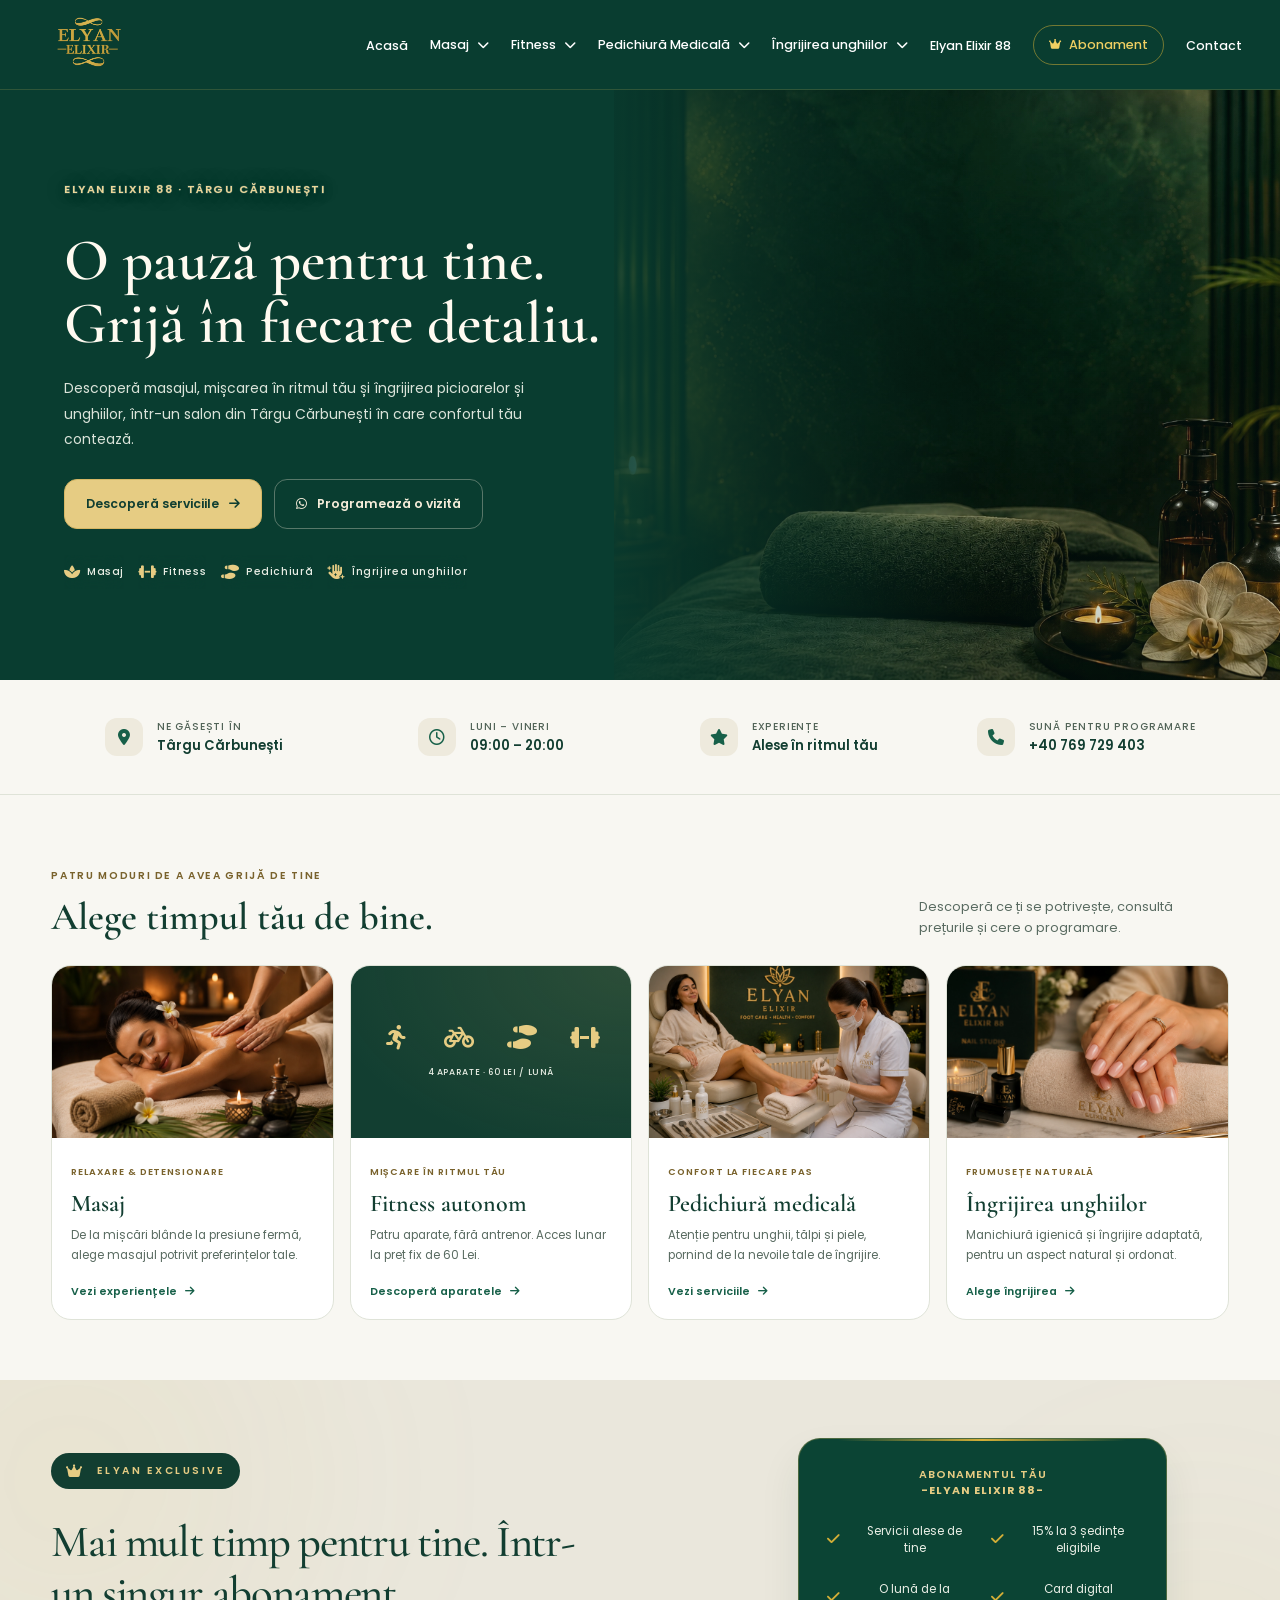
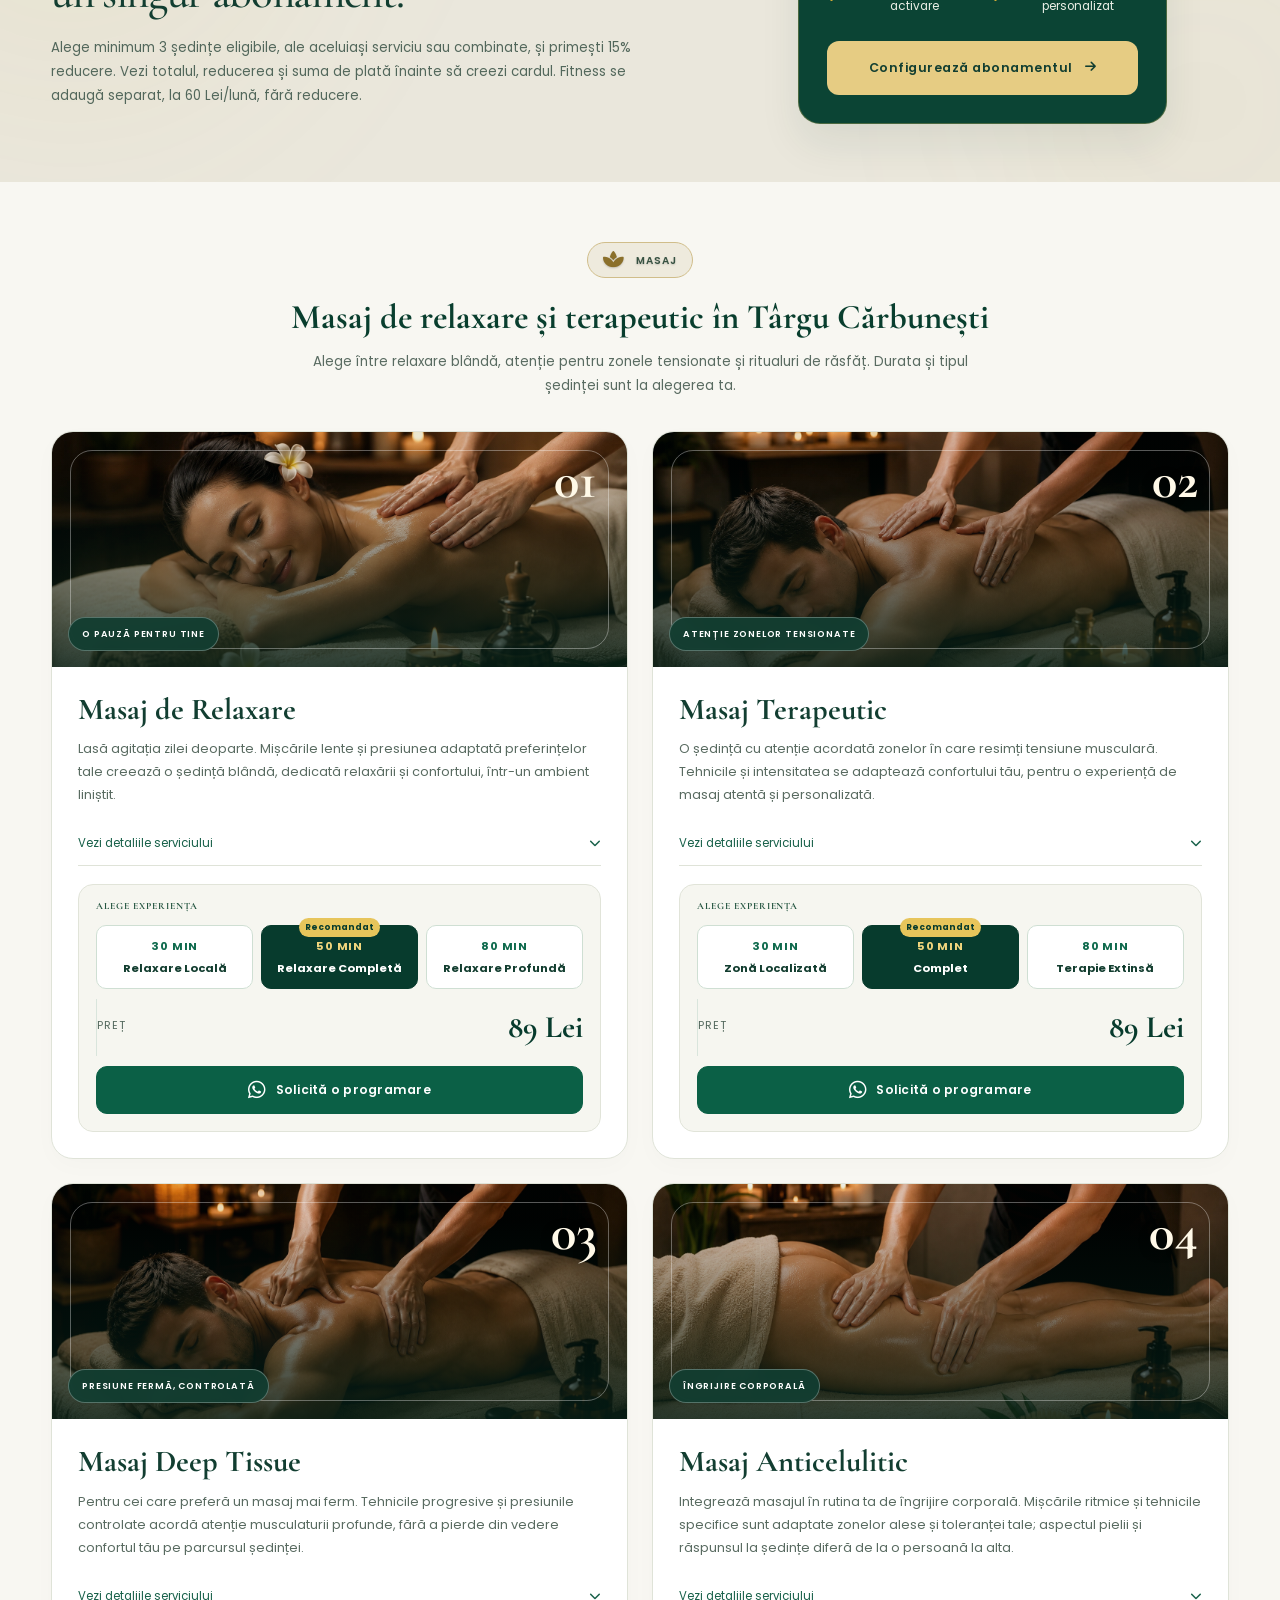
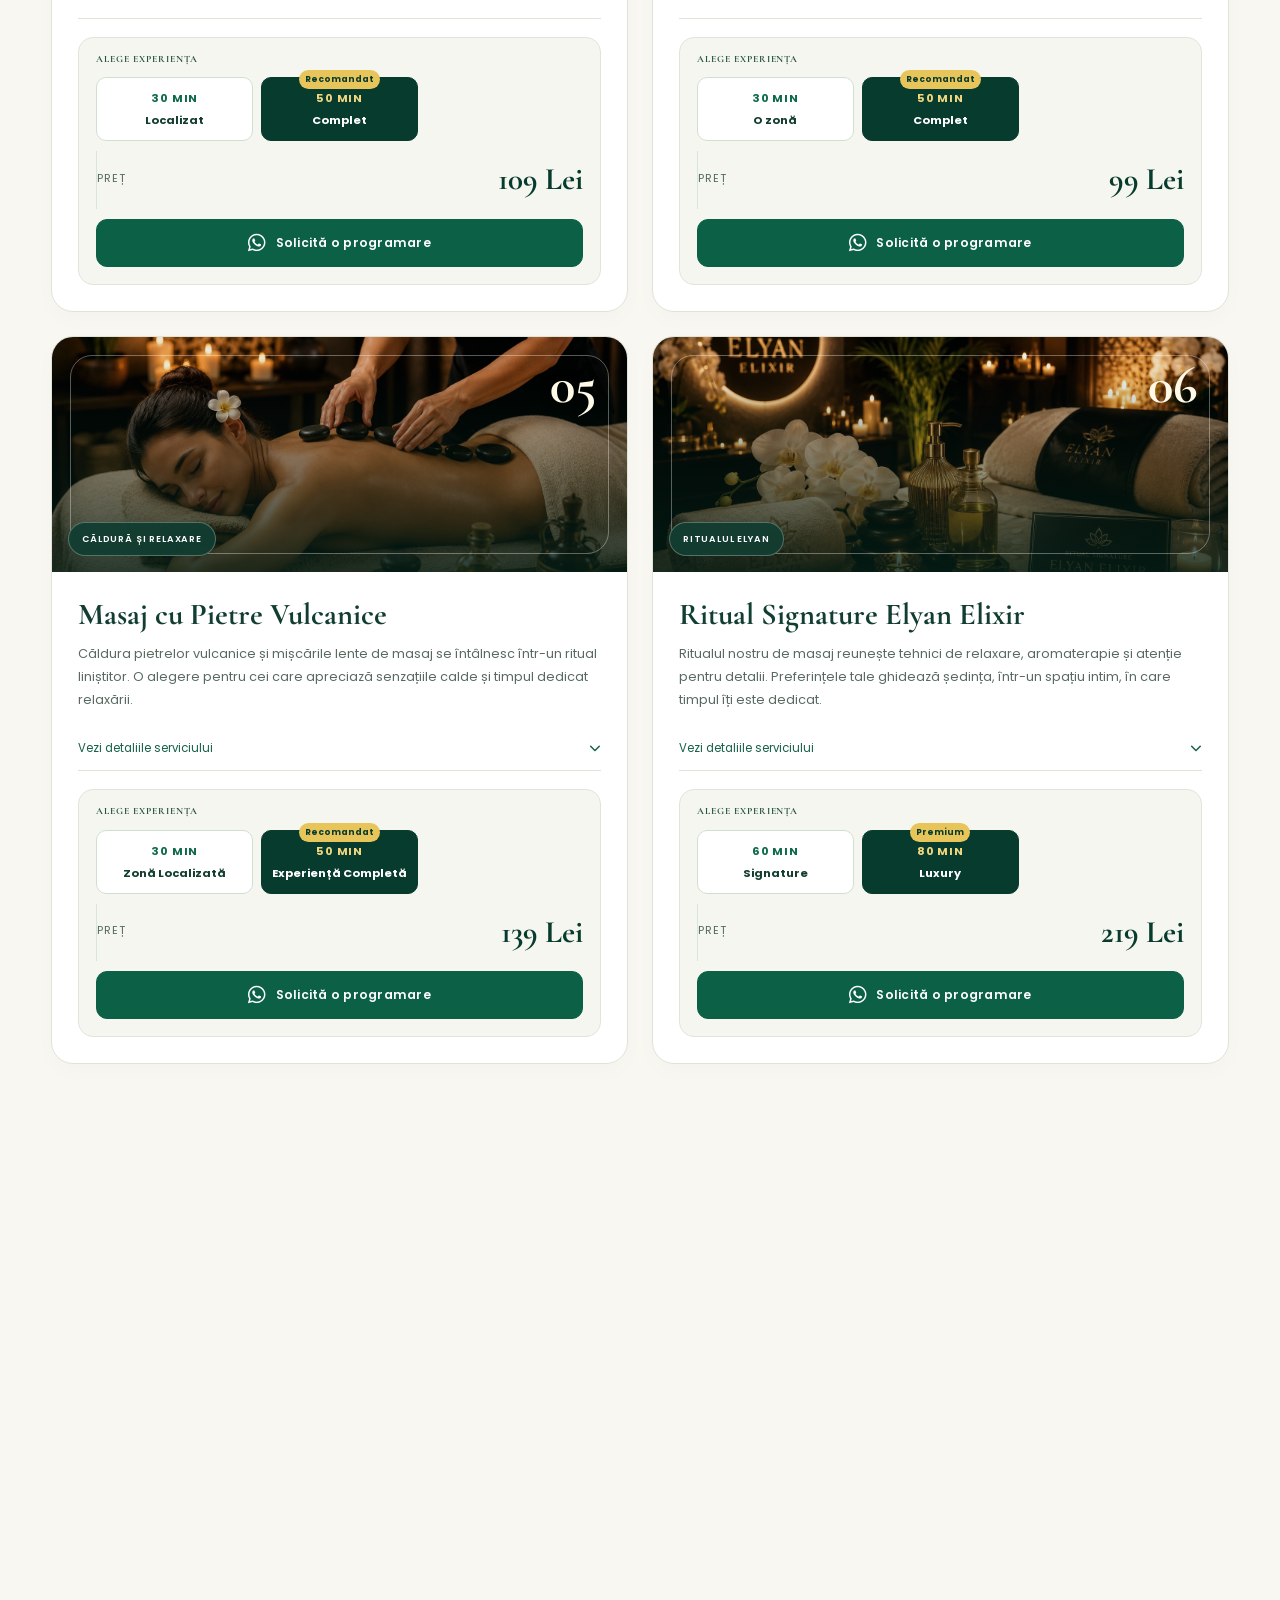
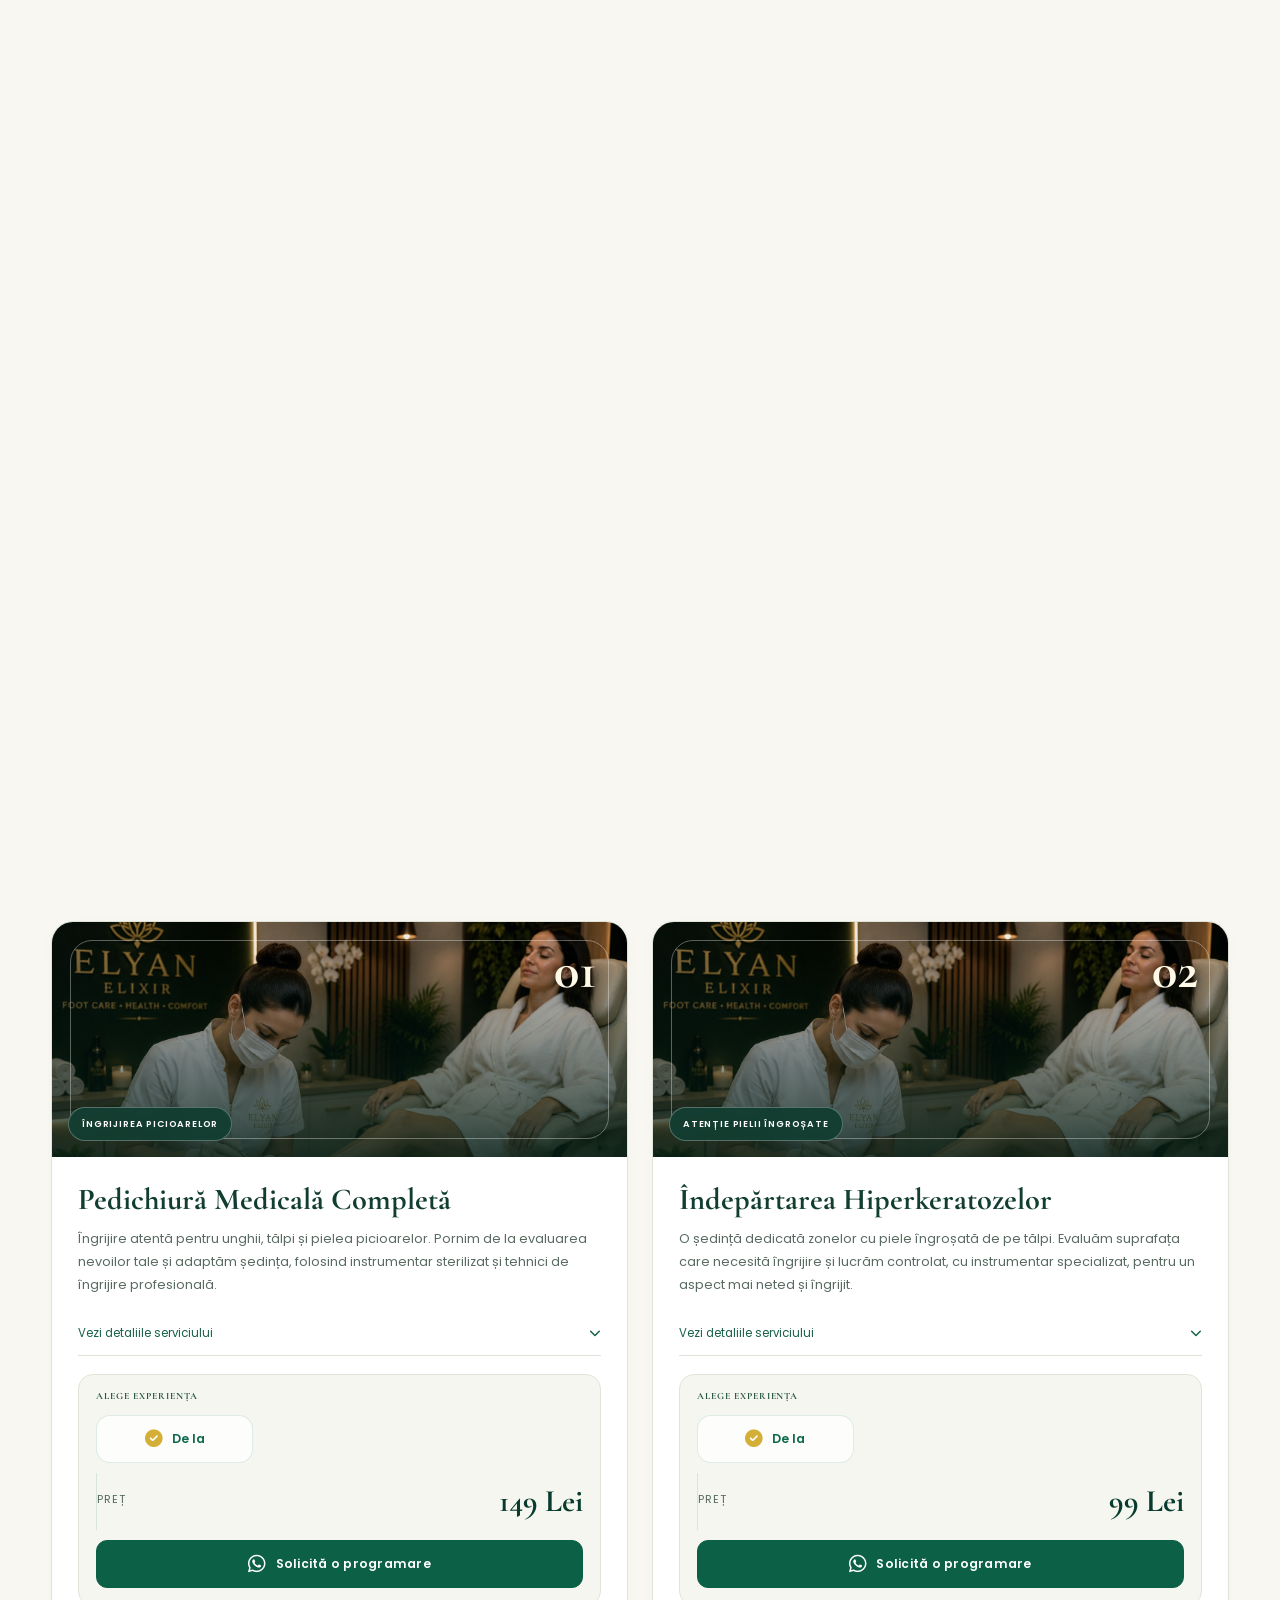
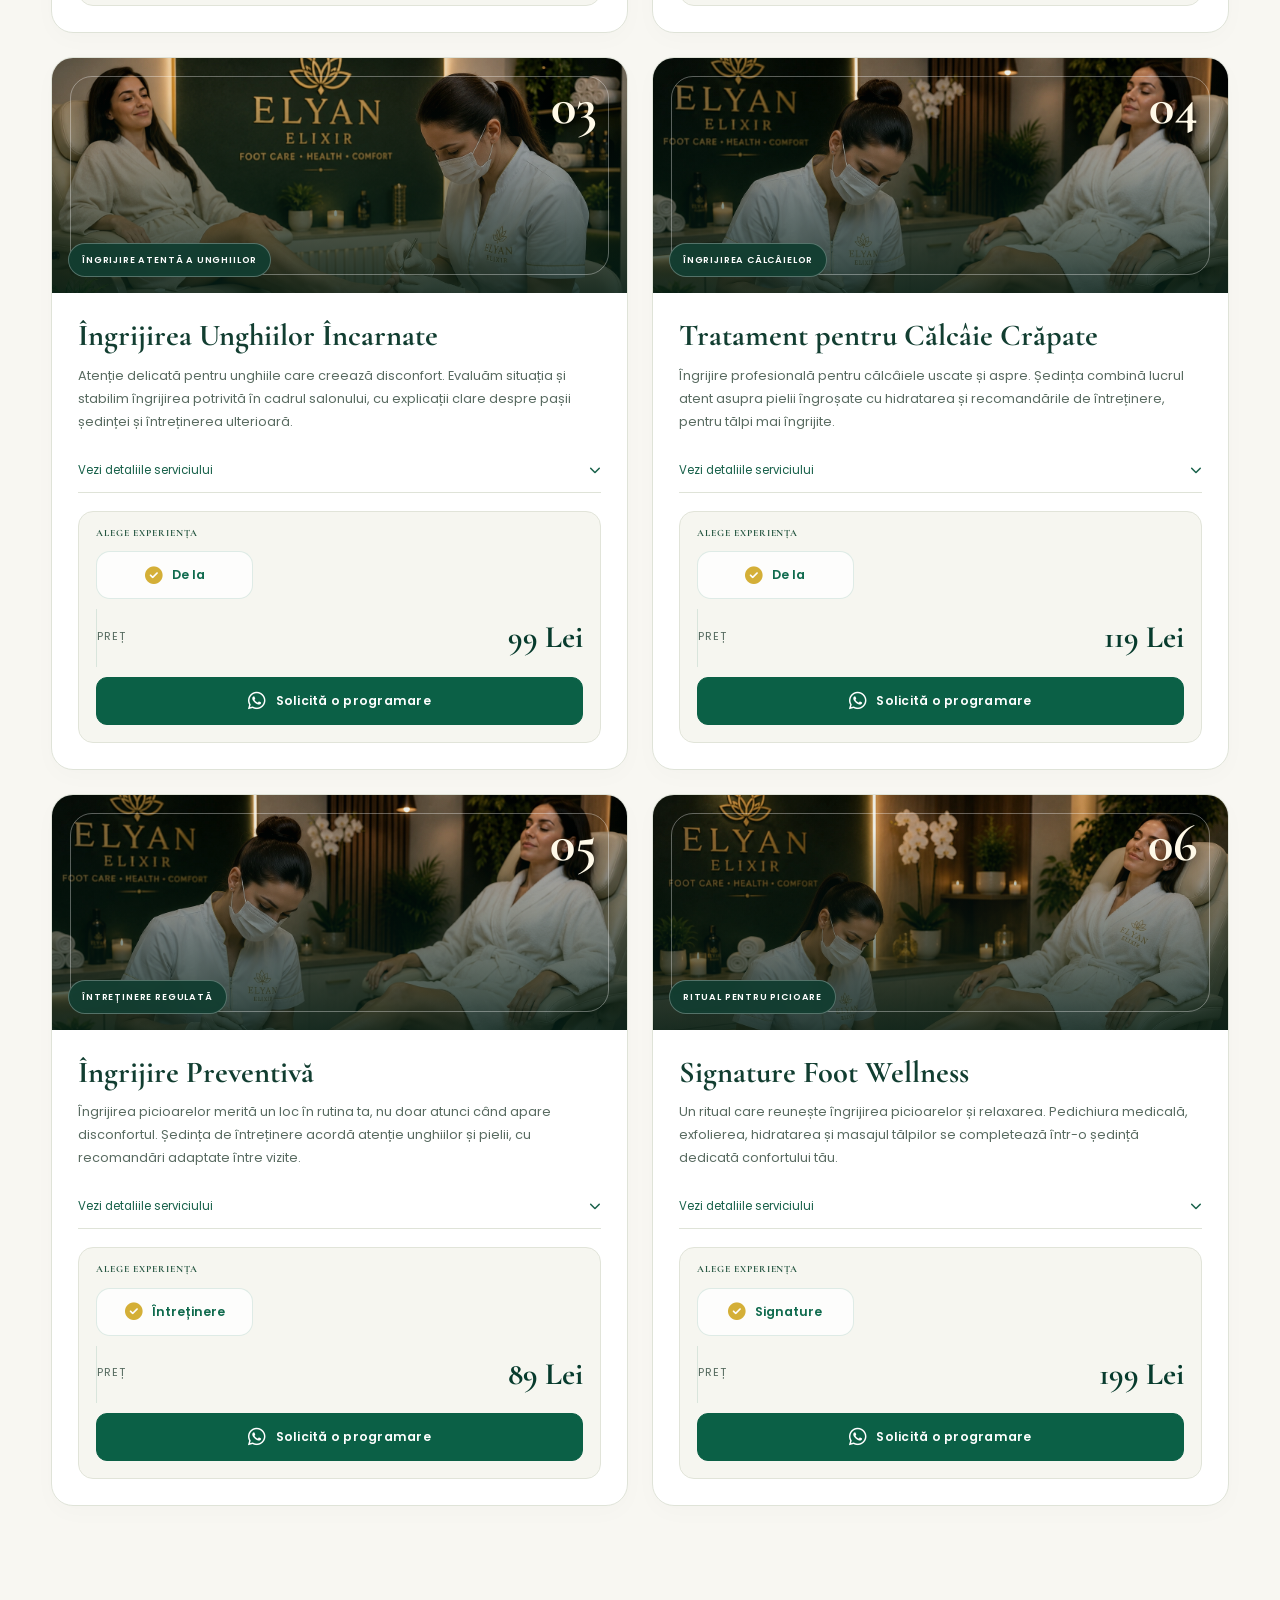
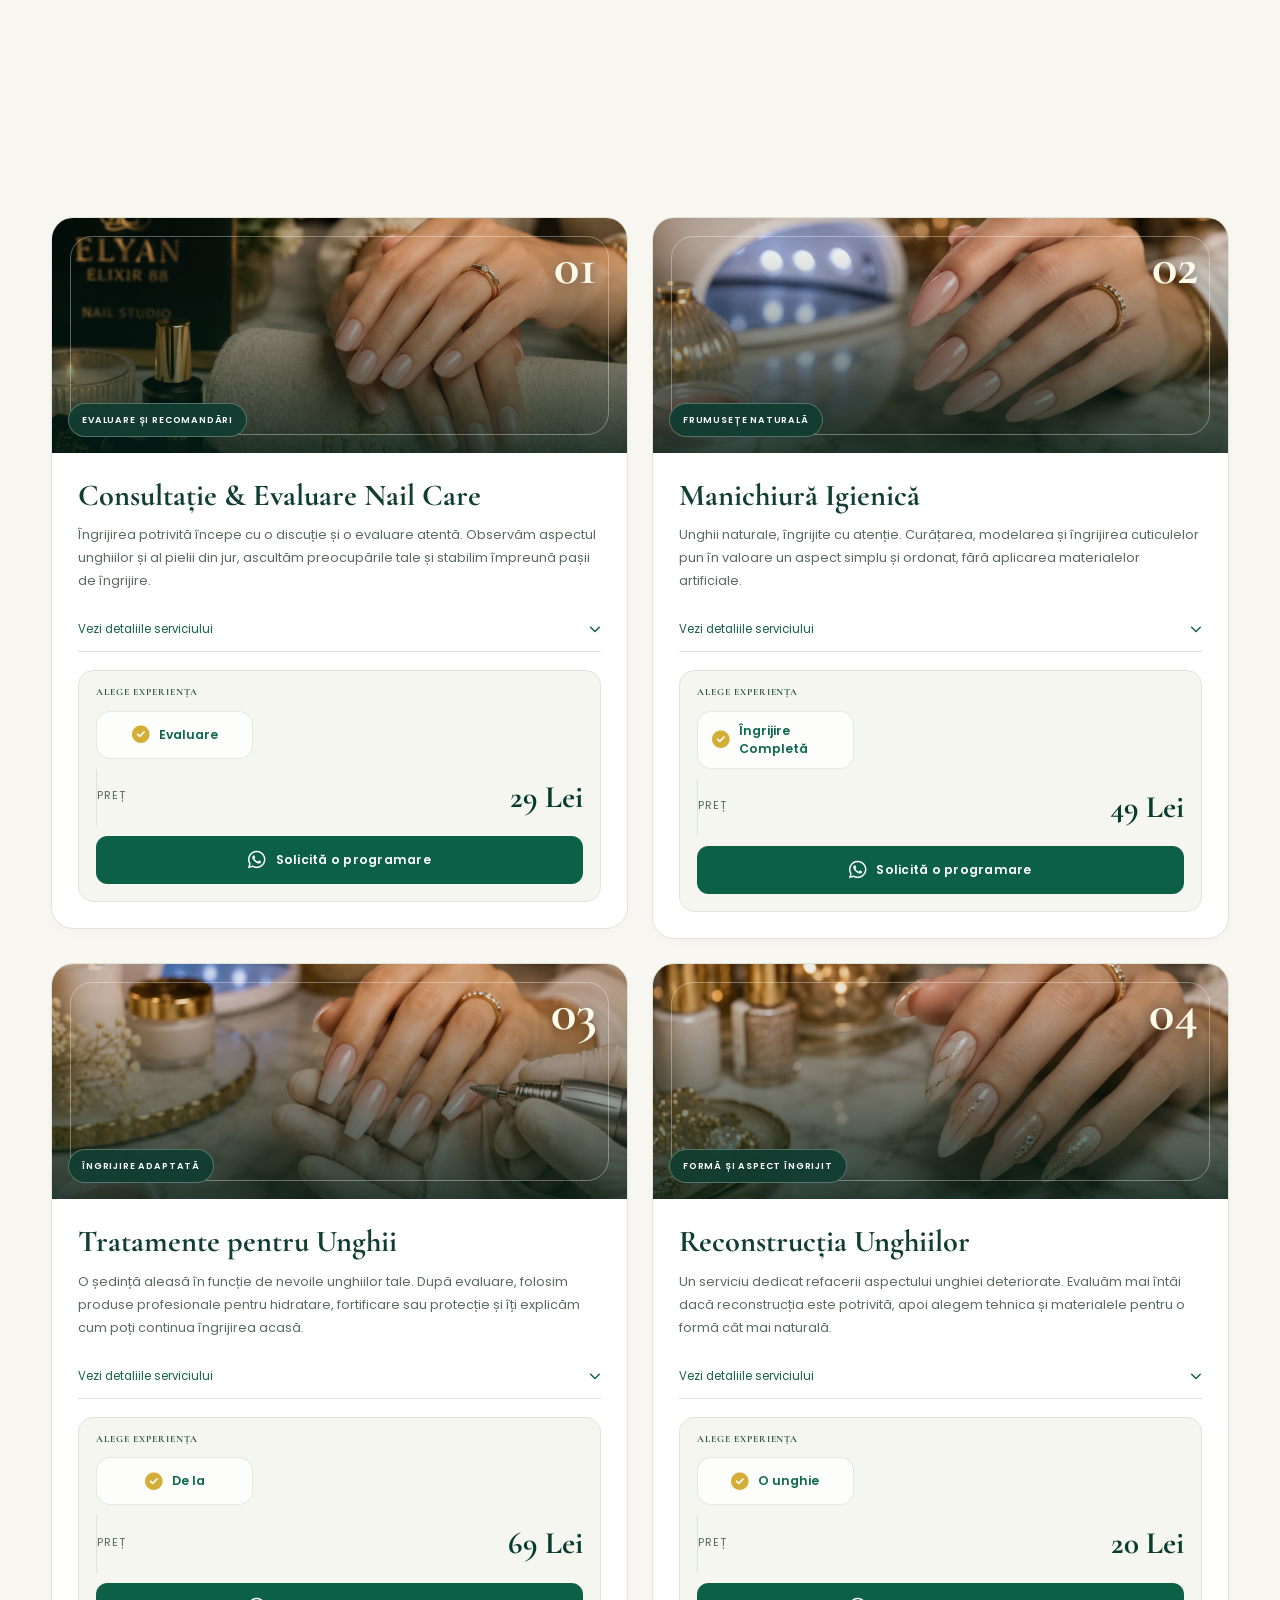
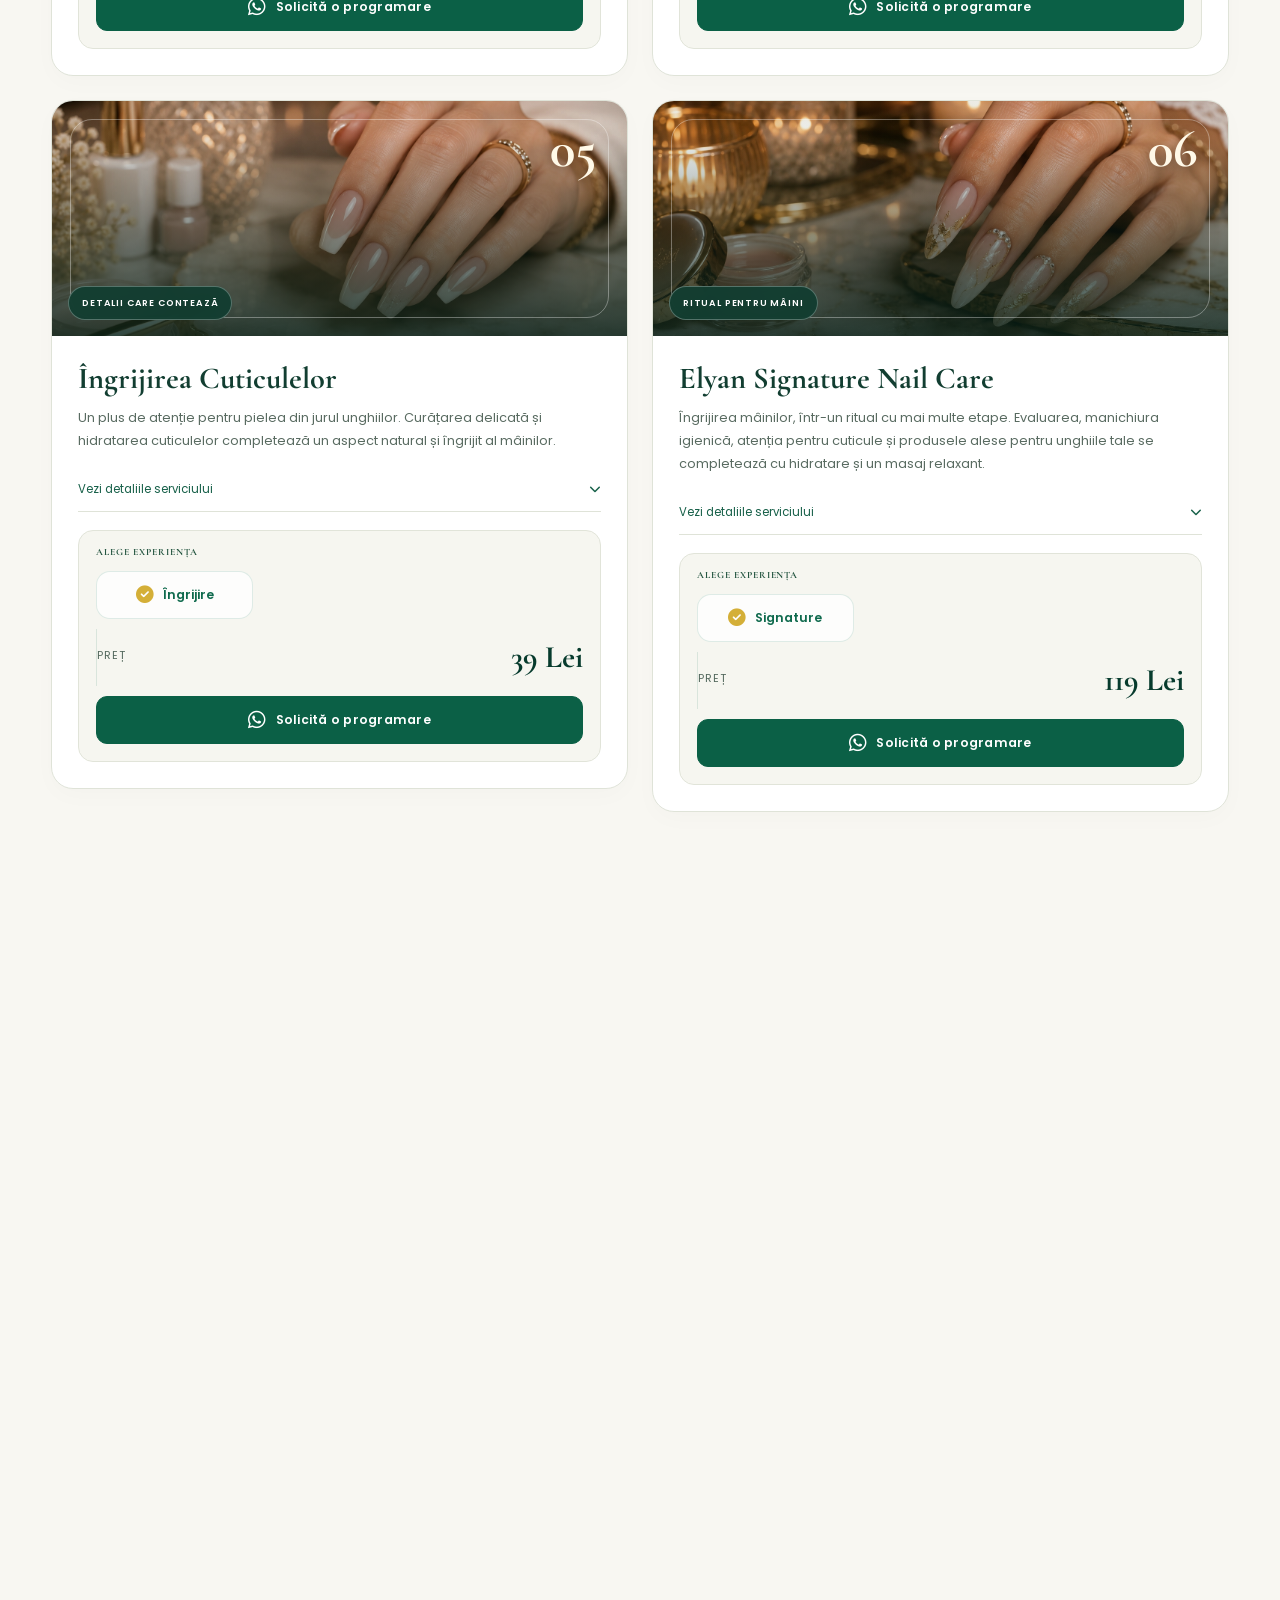
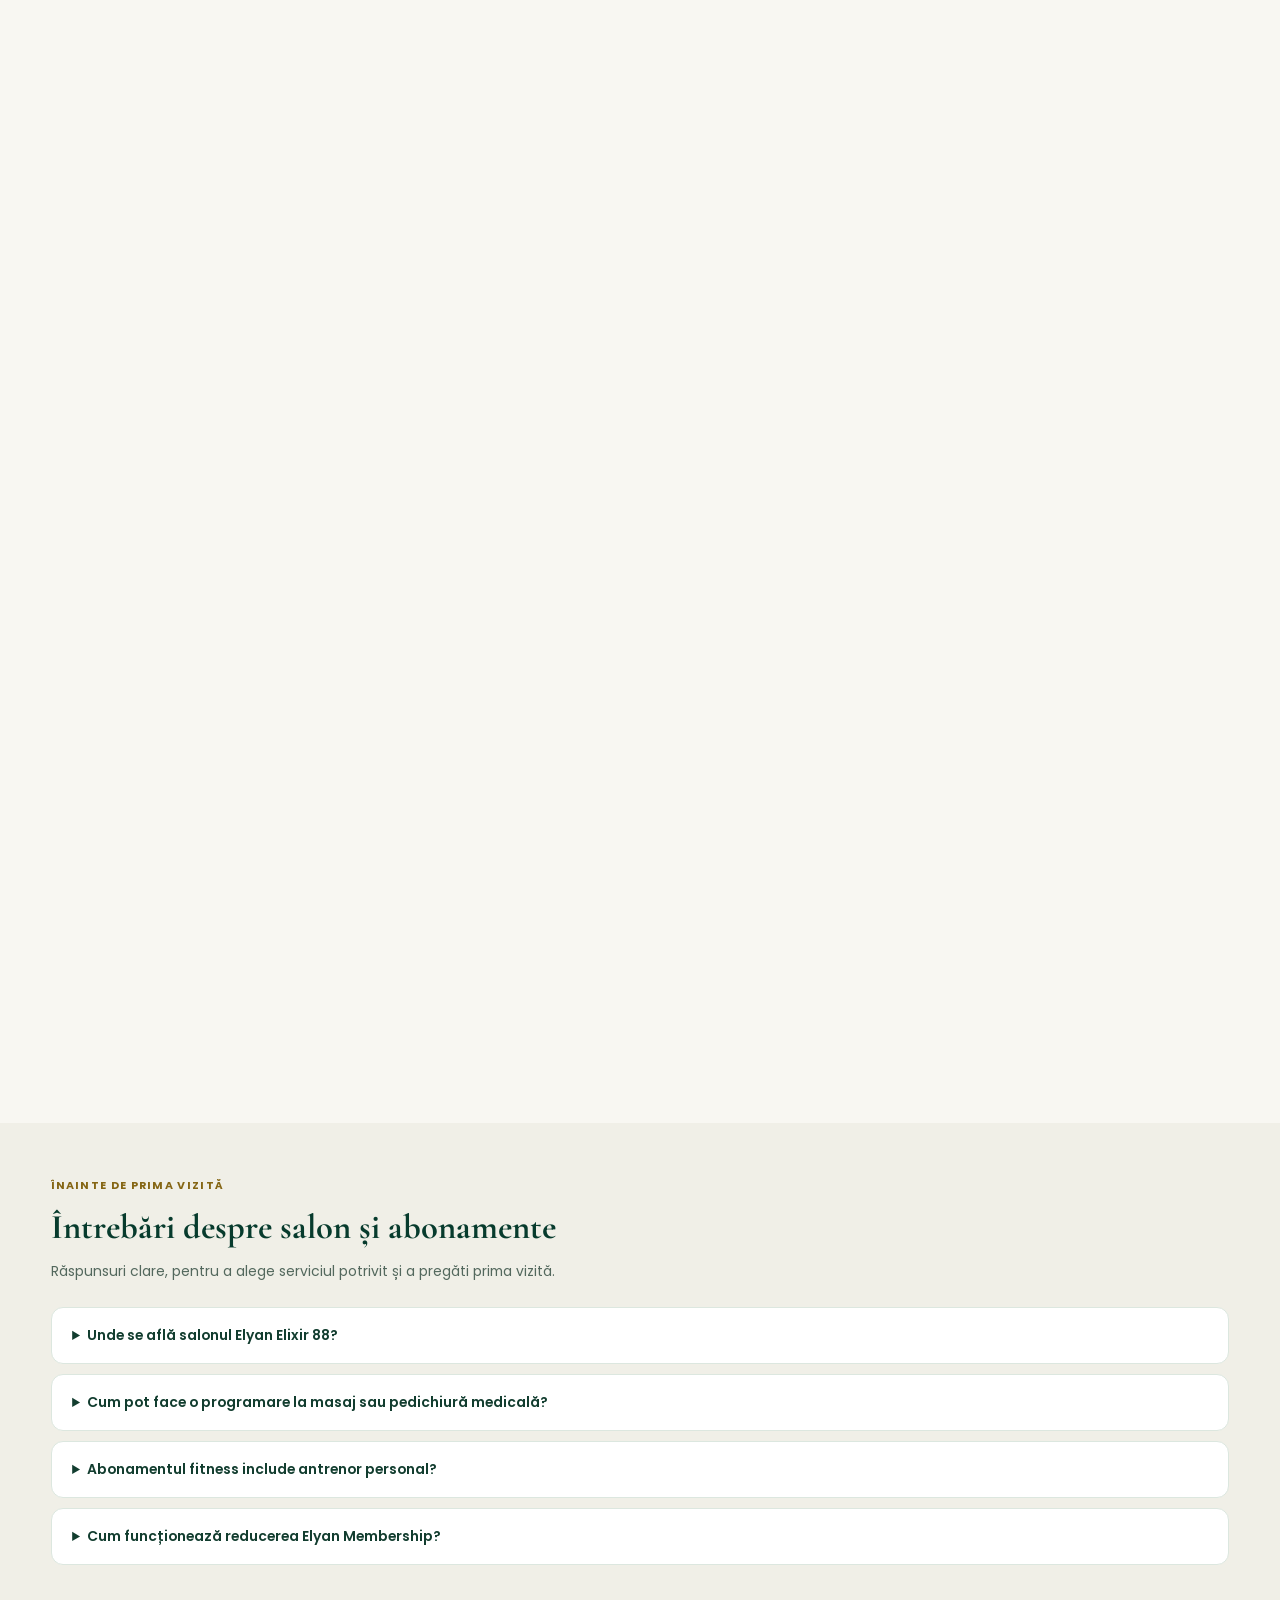
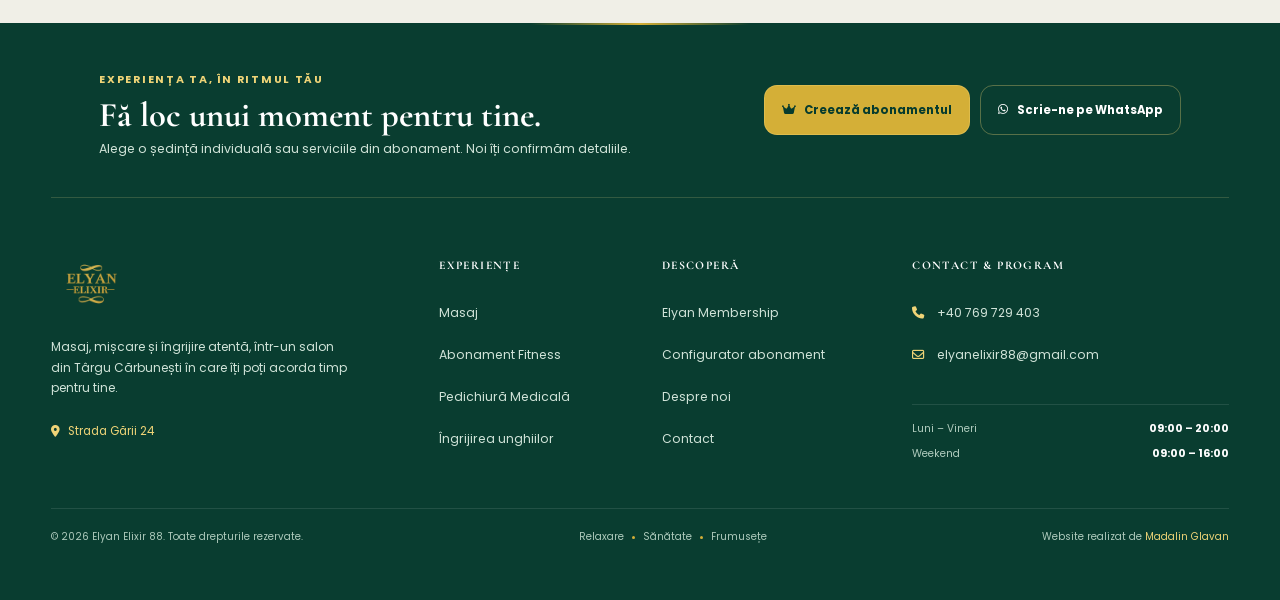
==== commit 6d30da78: "Add files via upload" ====
--- a/index.html
+++ b/index.html
@@ -121,7 +121,7 @@
         <link rel="stylesheet" href="visual-polish.css?v=20260918seo">
         <link rel="stylesheet" href="ios-install.css?v=20260918">
         <link rel="stylesheet" href="layout-refinement.css?v=20260918e">
-        <link rel="stylesheet" href="atelier.css?v=20260918">
+        <link rel="stylesheet" href="atelier.css?v=20260918titles">
         <link rel="manifest" href="manifest.webmanifest">
         <link rel="apple-touch-icon" href="images/apple-touch-icon-green.png">
         <meta name="apple-mobile-web-app-capable" content="yes">
@@ -333,7 +333,7 @@
                     <li class="dropdown">
 
                         <a href="#nails">
-                            Ingrijirea unghiilor
+                            Îngrijirea unghiilor
                             <i class="fa-solid fa-chevron-down"></i>
                         </a>
 
@@ -377,7 +377,7 @@
                             <li>
                                 <a href="#signature-nail-care">
                                     <i class="fa-solid fa-heart-pulse"></i>
-                                    Program de Recuperare
+                                    Elyan Signature Nail Care
                                 </a>
                             </li>
 
@@ -421,7 +421,7 @@
             <div class="mobile-menu" id="mobile-navigation" aria-hidden="true">
                 <div class="mobile-menu-content">
                 <div class="mobile-menu-head">
-                    <div class="mobile-menu-brand"><img src="images/logo.png" alt="" aria-hidden="true"><div><strong>Elyan Elixir 88</strong><span>Relaxare · Sănătate · Frumusețe</span></div></div>
+                    <div class="mobile-menu-brand"><img src="images/logo.png" alt="" aria-hidden="true"><div><strong>Elyan Elixir 88</strong><span>Relaxare · Mișcare · Îngrijire</span></div></div>
                     <p>Alege experiența potrivită pentru tine</p>
                 </div>
                 <a href="#home" class="mobile-home-link"><i class="fa-solid fa-house" aria-hidden="true"></i><span>Acasă</span></a>
@@ -429,7 +429,7 @@
                 <!-- ================= MASAJ ================= -->
                 <div class="mobile-dropdown">
                     <button class="mobile-dropdown-btn" type="button" aria-expanded="false">
-                        <span class="mobile-category-icon"><i class="fa-solid fa-spa"></i></span><span class="mobile-category-copy"><strong>Masaj</strong><small>Relaxare & recuperare</small></span>
+                        <span class="mobile-category-icon"><i class="fa-solid fa-spa"></i></span><span class="mobile-category-copy"><strong>Masaj</strong><small>Relaxare și detensionare</small></span>
                         <i class="fa-solid fa-chevron-down"></i>
                     </button>
                     <div class="mobile-submenu">
@@ -535,7 +535,7 @@
 
                 <div class="mobile-dropdown">
                     <button class="mobile-dropdown-btn" type="button" aria-expanded="false">
-                        <span class="mobile-category-icon"><i class="fa-solid fa-hand-sparkles"></i></span><span class="mobile-category-copy"><strong>Îngrijirea unghiilor</strong><small>Sănătatea unghiilor</small></span>
+                        <span class="mobile-category-icon"><i class="fa-solid fa-hand-sparkles"></i></span><span class="mobile-category-copy"><strong>Îngrijirea unghiilor</strong><small>Îngrijirea unghiilor naturale</small></span>
                         <i class="fa-solid fa-chevron-down"></i>
                     </button>
                     <div class="mobile-submenu">
@@ -561,7 +561,7 @@
                         </a>
                         <a href="#signature-nail-care">
                             <i class="fa-solid fa-heart-pulse"></i>
-                            Program de Recuperare
+                            Elyan Signature Nail Care
                         </a>
                     </div>
                 </div>
@@ -614,15 +614,14 @@
                 <h1>
                     Elyan Elixir 88 · Târgu Cărbunești
                 </h1><p class="hero-subtitle">
-                    Relaxare • Sănătate • Frumusețe
+                    Relaxare · Mișcare · Îngrijire
                 </p>
                 <h2>
-                    Timp pentru tine.
-                    Grijă pentru fiecare detaliu.
+                    O pauză pentru tine.
+                    Grijă în fiecare detaliu.
                 </h2>
                 <p class="hero-description">
-                    Masaj, mișcare și îngrijire specializată, într-un spațiu calm
-                    din Târgu Cărbunești. Alege experiența potrivită pentru tine.
+                    Descoperă masajul, mișcarea în ritmul tău și îngrijirea picioarelor și unghiilor, într-un salon din Târgu Cărbunești în care confortul tău contează.
                 </p>
                 <div class="atelier-hero-actions">
                     <a class="atelier-button" href="#experiente">Descoperă serviciile <i class="fa-solid fa-arrow-right" aria-hidden="true"></i></a>
@@ -671,7 +670,7 @@
                     <i class="fa-solid fa-location-dot"></i><span><small>Ne găsești în</small>Târgu Cărbunești</span>
                 </a>
                 <div><i class="fa-regular fa-clock"></i><span><small>Luni – Vineri</small>09:00 – 20:00</span></div>
-                <div><i class="fa-solid fa-star" aria-hidden="true"></i><span><small>Experiențe</small>Personalizate pentru tine</span></div>
+                <div><i class="fa-solid fa-star" aria-hidden="true"></i><span><small>Experiențe</small>Alese în ritmul tău</span></div>
                 <a href="tel:+40769729403"><i class="fa-solid fa-phone"></i><span><small>Sună pentru programare</small>+40 769 729 403</span></a>
             </div>
         </section>
@@ -683,12 +682,12 @@
 
     <section class="atelier-discover" id="experiente" aria-labelledby="experiente-title">
         <div class="container">
-            <div class="atelier-heading"><div><span class="atelier-eyebrow">Patru moduri de a avea grijă de tine</span><h2 id="experiente-title">Cu ce începem astăzi?</h2></div><p>Explorează serviciile, vezi prețurile și alege în ritmul tău.</p></div>
+            <div class="atelier-heading"><div><span class="atelier-eyebrow">Patru moduri de a avea grijă de tine</span><h2 id="experiente-title">Alege timpul tău de bine.</h2></div><p>Descoperă ce ți se potrivește, consultă prețurile și cere o programare.</p></div>
             <div class="atelier-discover-grid">
-                <a class="atelier-discover-card" href="#massage"><img src="images/massage1.webp" alt="Masaj de relaxare" loading="lazy"><div><small>Relaxare & detensionare</small><h3>Masaj</h3><p>De la relaxare blândă la ședințe adaptate zonelor tensionate.</p><b>Vezi experiențele <i class="fa-solid fa-arrow-right" aria-hidden="true"></i></b></div></a>
+                <a class="atelier-discover-card" href="#massage"><img src="images/massage1.webp" alt="Masaj de relaxare" loading="lazy"><div><small>Relaxare & detensionare</small><h3>Masaj</h3><p>De la mișcări blânde la presiune fermă, alege masajul potrivit preferințelor tale.</p><b>Vezi experiențele <i class="fa-solid fa-arrow-right" aria-hidden="true"></i></b></div></a>
                 <a class="atelier-discover-card" href="#fitness"><div class="atelier-fitness-cover" aria-hidden="true"><i class="fa-solid fa-person-running"></i><i class="fa-solid fa-bicycle"></i><i class="fa-solid fa-shoe-prints"></i><i class="fa-solid fa-dumbbell"></i><span>4 APARATE · 60 LEI / LUNĂ</span></div><div><small>Mișcare în ritmul tău</small><h3>Fitness autonom</h3><p>Patru aparate, fără antrenor. Acces lunar la preț fix de 60 Lei.</p><b>Descoperă aparatele <i class="fa-solid fa-arrow-right" aria-hidden="true"></i></b></div></a>
-                <a class="atelier-discover-card" href="#pedichiura"><img src="images/pedichiura1.webp" alt="Îngrijirea profesională a picioarelor" loading="lazy"><div><small>Confort la fiecare pas</small><h3>Pedichiură medicală</h3><p>Îngrijire atentă a picioarelor, cu tehnici adaptate nevoilor tale.</p><b>Vezi serviciile <i class="fa-solid fa-arrow-right" aria-hidden="true"></i></b></div></a>
-                <a class="atelier-discover-card" href="#nails"><img src="images/nails1.webp" alt="Îngrijirea unghiilor naturale" loading="lazy"><div><small>Frumusețe naturală</small><h3>Îngrijirea unghiilor</h3><p>Evaluare, manichiură igienică și îngrijirea unghiilor naturale.</p><b>Alege îngrijirea <i class="fa-solid fa-arrow-right" aria-hidden="true"></i></b></div></a>
+                <a class="atelier-discover-card" href="#pedichiura"><img src="images/pedichiura1.webp" alt="Îngrijirea profesională a picioarelor" loading="lazy"><div><small>Confort la fiecare pas</small><h3>Pedichiură medicală</h3><p>Atenție pentru unghii, tălpi și piele, pornind de la nevoile tale de îngrijire.</p><b>Vezi serviciile <i class="fa-solid fa-arrow-right" aria-hidden="true"></i></b></div></a>
+                <a class="atelier-discover-card" href="#nails"><img src="images/nails1.webp" alt="Îngrijirea unghiilor naturale" loading="lazy"><div><small>Frumusețe naturală</small><h3>Îngrijirea unghiilor</h3><p>Manichiură igienică și îngrijire adaptată, pentru un aspect natural și ordonat.</p><b>Alege îngrijirea <i class="fa-solid fa-arrow-right" aria-hidden="true"></i></b></div></a>
             </div>
         </div>
     </section>
@@ -716,7 +715,7 @@
 
                     <h2 class="membership-title">
 
-                        Ritualul tău de bine, într-un singur abonament.
+                        Mai mult timp pentru tine. Într-un singur abonament.
 
                     </h2>
 
@@ -724,24 +723,19 @@
 
                         <span>Ai grijă de tine.</span>
 
-                        <span>Noi avem grijă de restul.</span>
+                        <span>Alege ce ți se potrivește.</span>
 
                     </div>
 
                     <p class="membership-description">
 
-                        Combină minimum 3 ședințe eligibile și economisește 15%.
-                        Alegi data activării, vezi calculul complet și creezi cardul digital.
-                        Accesul Fitness se poate adăuga separat, la preț fix de 60 Lei/lună.
+                        Alege minimum 3 ședințe eligibile, ale aceluiași serviciu sau combinate, și primești 15% reducere. Vezi totalul, reducerea și suma de plată înainte să creezi cardul. Fitness se adaugă separat, la 60 Lei/lună, fără reducere.
 
                     </p>
 
                     <p class="membership-description">
 
-                        <strong>Elyan Membership</strong> este un program premium
-                        creat pentru cei care își doresc o experiență personalizată,
-                        beneficii exclusive și o relație construită pe încredere,
-                        grijă și echilibru.
+                        <strong>Elyan Membership</strong> îți permite să construiești o rutină de îngrijire după preferințele tale. Valabilitatea începe la data aleasă și se încheie la aceeași dată din luna următoare, inclusiv. Solicitarea și programările se confirmă cu salonul.
 
                     </p>
 
@@ -775,7 +769,7 @@
 
                             <li>
                                 <i class="fa-solid fa-check"></i>
-                                15% la minimum 3 ședințe
+                                15% la 3 ședințe eligibile
                             </li>
 
                             <li>
@@ -821,8 +815,7 @@
                             Masaj de relaxare și terapeutic în Târgu Cărbunești
                         </h2>
                         <p>
-                            Descoperă beneficiile masajului terapeutic și de relaxare
-                            într-o atmosferă elegantă și liniștitoare.
+                            Alege între relaxare blândă, atenție pentru zonele tensionate și ritualuri de răsfăț. Durata și tipul ședinței sunt la alegerea ta.
                         </p>                
                     </div>
 
@@ -836,27 +829,21 @@
                             <div class="service-image">
                                 <img src="images/massage1.webp"
                                     alt="Masaj de Relaxare">
-                                <span class="service-category">
-                                    Relaxare Premium
-                                </span>
+                                <span class="service-category">O pauză pentru tine</span>
                             </div>
                             <div class="service-content">
                                 <h3>Masaj de Relaxare</h3>
-                                <p class="service-intro">
-                                    O experiență creată pentru a reda corpului și minții echilibrul de care au nevoie.
-                                    Mișcările lente, presiunea personalizată și atmosfera liniștitoare transformă fiecare
-                                    ședință într-un moment dedicat exclusiv relaxării tale.
-                                </p>
+                                <p class="service-intro">Lasă agitația zilei deoparte. Mișcările lente și presiunea adaptată preferințelor tale creează o ședință blândă, dedicată relaxării și confortului, într-un ambient liniștit.</p>
                                 <div class="service-block">
                                     <h4>
                                         <i class="fa-solid fa-bullseye"></i>
                                         Cui i se adresează
                                     </h4>
                                     <ul>
-                                        <li>Persoanelor care se confruntă cu stresul cotidian.</li>
-                                        <li>Celor care petrec multe ore la birou.</li>
-                                        <li>Persoanelor care își doresc relaxare fizică și mentală.</li>
-                                        <li>Oricui dorește un moment de răsfăț și liniște.</li>
+                                        <li>Când simți nevoia unei pauze de la ritmul cotidian.</li>
+                                        <li>După multe ore petrecute la birou.</li>
+                                        <li>Când preferi un masaj blând, fără presiune intensă.</li>
+                                        <li>Pentru un moment de liniște dedicat doar ție.</li>
                                     </ul>
                                 </div>
                                 <div class="service-block">
@@ -865,25 +852,25 @@
                                         Cum se desfășoară ședința
                                     </h4>
                                     <ul>
-                                        <li>Discuție inițială pentru identificarea preferințelor și a zonelor tensionate.</li>
-                                        <li>Aplicarea uleiurilor profesionale încălzite.</li>
-                                        <li>Mișcări lente și continue pentru relaxarea musculaturii.</li>
-                                        <li>Presiunea este adaptată permanent confortului fiecărui client.</li>
-                                        <li>Atmosferă relaxantă cu muzică ambientală și lumină difuză.</li>
+                                        <li>Discutăm despre preferințele tale și zonele cărora vrei să le acordăm atenție.</li>
+                                        <li>Folosim uleiuri profesionale pentru o experiență plăcută.</li>
+                                        <li>Lucrăm prin mișcări lente, continue și ritmice.</li>
+                                        <li>Ajustăm presiunea în funcție de confortul tău.</li>
+                                        <li>Păstrăm un ambient calm, cu muzică discretă și lumină difuză.</li>
                                     </ul>
                                 </div>
                                 <div class="service-block">
 
                                     <h4>
                                         <i class="fa-solid fa-heart"></i>
-                                        Ce urmărește această experiență
-                                    </h4>
-
-                                    <ul>
-                                        <li>Reducerea senzației de tensiune musculară.</li>
-                                        <li>Inducerea unei stări profunde de relaxare.</li>
-                                        <li>Crearea unui moment dedicat echilibrului dintre corp și minte.</li>
-                                        <li>Îmbunătățirea stării generale de confort.</li>
+                                        Ce îți oferă această ședință
+                                    </h4>
+
+                                    <ul>
+                                        <li>Relaxarea zonelor în care resimți tensiune.</li>
+                                        <li>O pauză de la solicitările zilnice.</li>
+                                        <li>Timp pentru a încetini și a te reconecta cu propriul confort.</li>
+                                        <li>O experiență blândă, în ritmul tău.</li>
                                     </ul>
                                 </div>
 
@@ -932,28 +919,21 @@
                             <div class="service-image">
                                 <img src="images/massage2.webp"
                                     alt="Masaj Terapeutic">
-                                <span class="service-category">
-                                    Recuperare & Echilibru
-                                </span>
+                                <span class="service-category">Atenție zonelor tensionate</span>
                             </div>
                             <div class="service-content">
                                 <h3>Masaj Terapeutic</h3>
-                                <p class="service-intro">
-                                    O ședință personalizată, adaptată zonelor cu tensiune musculară și disconfort.
-                                    Prin tehnici specifice și o abordare atentă, masajul terapeutic urmărește relaxarea
-                                    musculaturii și îmbunătățirea confortului fizic, fiind potrivit atât persoanelor active,
-                                    cât și celor care petrec multe ore într-o poziție statică.
-                                </p>
+                                <p class="service-intro">O ședință cu atenție acordată zonelor în care resimți tensiune musculară. Tehnicile și intensitatea se adaptează confortului tău, pentru o experiență de masaj atentă și personalizată.</p>
                                 <div class="service-block">
                                     <h4>
                                         <i class="fa-solid fa-bullseye"></i>
                                         Cui i se adresează
                                     </h4>
                                     <ul>
-                                        <li>Persoanelor care prezintă tensiune musculară acumulată.</li>
-                                        <li>Celor care lucrează multe ore la birou sau conduc frecvent.</li>
-                                        <li>Persoanelor active sau celor care desfășoară activități fizice solicitante.</li>
-                                        <li>Celor care își doresc o ședință adaptată zonelor tensionate.</li>
+                                        <li>Când resimți tensiune în anumite zone musculare.</li>
+                                        <li>După perioade lungi petrecute la birou sau la volan.</li>
+                                        <li>Când activitatea zilnică solicită musculatura.</li>
+                                        <li>Când îți dorești atenție concentrată asupra unei zone.</li>
                                     </ul>
 
                                 </div>
@@ -964,24 +944,24 @@
                                         Cum se desfășoară ședința
                                     </h4>
                                     <ul>
-                                        <li>Discuție inițială pentru identificarea zonelor care necesită atenție.</li>
-                                        <li>Aplicarea tehnicilor terapeutice adaptate fiecărui client.</li>
-                                        <li>Frământări, presiuni controlate și mobilizări ușoare.</li>
-                                        <li>Intensitatea este ajustată permanent în funcție de confort.</li>
-                                        <li>Finalizarea ședinței prin tehnici de relaxare pentru echilibrarea musculaturii.</li>
+                                        <li>Discutăm despre disconfortul resimțit și zonele de interes.</li>
+                                        <li>Alegem tehnicile de masaj în funcție de nevoile exprimate.</li>
+                                        <li>Lucrăm cu frământări și presiuni controlate.</li>
+                                        <li>Ajustăm intensitatea pe parcurs, în dialog cu tine.</li>
+                                        <li>Încheiem cu mișcări de relaxare.</li>
                                     </ul>
 
                                 </div>
                                 <div class="service-block">
                                     <h4>
                                         <i class="fa-solid fa-heart"></i>
-                                        Ce urmărește această experiență
-                                    </h4>
-                                    <ul>
-                                        <li>Reducerea senzației de tensiune musculară.</li>
-                                        <li>Creșterea confortului și mobilității zonelor lucrate.</li>
-                                        <li>Relaxarea musculaturii suprasolicitate.</li>
-                                        <li>Susținerea unei stări generale de bine și recuperare după efort.</li>
+                                        Ce îți oferă această ședință
+                                    </h4>
+                                    <ul>
+                                        <li>Relaxarea musculaturii solicitate.</li>
+                                        <li>Atenție specifică zonelor tensionate.</li>
+                                        <li>Un nivel de presiune potrivit confortului tău.</li>
+                                        <li>O abordare personalizată, fără promisiuni de rezultate identice.</li>
                                     </ul>
                                 </div>
 
@@ -1032,28 +1012,21 @@
                             <div class="service-image">
                                 <img src="images/massage3.webp"
                                     alt="Masaj Deep Tissue">
-                                <span class="service-category">
-                                    Deep Tissue Expert
-                                </span>
+                                <span class="service-category">Presiune fermă, controlată</span>
                             </div>
                             <div class="service-content">
                                 <h3>Masaj Deep Tissue</h3>
-                                <p class="service-intro">
-                                    O experiență dedicată persoanelor care își doresc un masaj cu presiune mai intensă,
-                                    orientat către musculatura profundă. Prin tehnici controlate și adaptate fiecărui client,
-                                    ședința urmărește diminuarea senzației de rigiditate musculară și creșterea confortului
-                                    în zonele suprasolicitate.
-                                </p>
+                                <p class="service-intro">Pentru cei care preferă un masaj mai ferm. Tehnicile progresive și presiunile controlate acordă atenție musculaturii profunde, fără a pierde din vedere confortul tău pe parcursul ședinței.</p>
                                 <div class="service-block">
                                     <h4>
                                         <i class="fa-solid fa-bullseye"></i>
                                         Cui i se adresează
                                     </h4>
                                     <ul>
-                                        <li>Persoanelor active și sportivilor.</li>
-                                        <li>Celor care desfășoară activități fizice intense.</li>
-                                        <li>Persoanelor care resimt rigiditate musculară.</li>
-                                        <li>Celor care preferă o presiune mai fermă în timpul masajului.</li>
+                                        <li>Când preferi o presiune mai fermă în timpul masajului.</li>
+                                        <li>După perioade de activitate fizică solicitantă.</li>
+                                        <li>Când resimți rigiditate sau tensiune musculară.</li>
+                                        <li>Dacă îți dorești o abordare concentrată asupra zonelor solicitate.</li>
                                     </ul>
                                 </div>
                                 <div class="service-block">
@@ -1062,24 +1035,24 @@
                                         Cum se desfășoară ședința
                                     </h4>
                                     <ul>
-                                        <li>Discuție inițială pentru identificarea zonelor tensionate.</li>
-                                        <li>Încălzirea musculaturii prin tehnici progresive.</li>
-                                        <li>Aplicarea unor presiuni controlate asupra straturilor musculare profunde.</li>
-                                        <li>Adaptarea permanentă a intensității în funcție de confortul clientului.</li>
-                                        <li>Încheierea ședinței cu tehnici de relaxare pentru echilibrarea musculaturii.</li>
+                                        <li>Stabilim împreună zonele de interes și preferințele de presiune.</li>
+                                        <li>Pregătim musculatura prin tehnici progresive.</li>
+                                        <li>Lucrăm cu presiuni ferme și controlate.</li>
+                                        <li>Verificăm confortul și ajustăm intensitatea.</li>
+                                        <li>Încheiem prin mișcări de relaxare.</li>
                                     </ul>
                                 </div>
 
                                 <div class="service-block">
                                     <h4>
                                         <i class="fa-solid fa-heart"></i>
-                                        Ce urmărește această experiență
-                                    </h4>
-                                    <ul>
-                                        <li>Reducerea senzației de rigiditate musculară.</li>
-                                        <li>Relaxarea musculaturii profunde.</li>
-                                        <li>Îmbunătățirea confortului în timpul mișcării.</li>
-                                        <li>Susținerea recuperării după perioade de suprasolicitare fizică.</li>
+                                        Ce îți oferă această ședință
+                                    </h4>
+                                    <ul>
+                                        <li>Atenție acordată musculaturii profunde.</li>
+                                        <li>O experiență mai fermă decât masajul de relaxare.</li>
+                                        <li>Lucru concentrat asupra zonelor solicitate.</li>
+                                        <li>Intensitate adaptată, nu presiune forțată.</li>
                                     </ul>
                                 </div>
 
@@ -1129,20 +1102,12 @@
                             <div class="service-image">
                                 <img src="images/massage4.webp"
                                     alt="Masaj Anticelulitic">
-                                <span class="service-category">
-                                    Remodelare Corporală
-                                </span>
+                                <span class="service-category">Îngrijire corporală</span>
                             </div>
 
                             <div class="service-content">
                                 <h3>Masaj Anticelulitic</h3>
-                                <p class="service-intro">
-                                    O experiență dedicată îngrijirii corporale, realizată prin tehnici specifice de masaj
-                                    care urmăresc stimularea circulației locale și îmbunătățirea aspectului pielii.
-                                    Fiecare ședință este adaptată nevoilor fiecărei persoane și poate face parte dintr-un
-                                    program complet de remodelare corporală și întreținere.
-
-                                </p>
+                                <p class="service-intro">Integrează masajul în rutina ta de îngrijire corporală. Mișcările ritmice și tehnicile specifice sunt adaptate zonelor alese și toleranței tale; aspectul pielii și răspunsul la ședințe diferă de la o persoană la alta.</p>
                                 <div class="service-block">
                                     <h4>
                                         <i class="fa-solid fa-bullseye"></i>
@@ -1150,10 +1115,10 @@
                                     </h4>
 
                                     <ul>
-                                        <li>Persoanelor care își doresc o îngrijire corporală completă.</li>
-                                        <li>Celor care urmăresc îmbunătățirea aspectului pielii.</li>
-                                        <li>Persoanelor care doresc includerea masajului într-un stil de viață sănătos.</li>
-                                        <li>Celor care apreciază terapiile corporale profesionale.</li>
+                                        <li>Când îți dorești atenție suplimentară pentru îngrijirea corpului.</li>
+                                        <li>Dacă aspectul pielii este o preocupare pentru tine.</li>
+                                        <li>Când vrei să completezi o rutină de mișcare și îngrijire.</li>
+                                        <li>Dacă preferi un masaj corporal cu mișcări mai energice.</li>
                                     </ul>
                                 </div>
                                 <div class="service-block">
@@ -1163,23 +1128,23 @@
                                     </h4>
 
                                     <ul>
-                                        <li>Evaluarea zonelor asupra cărora se va lucra.</li>
-                                        <li>Aplicarea produselor profesionale pentru masaj.</li>
-                                        <li>Tehnici energice și mișcări ritmice adaptate fiecărei zone.</li>
-                                        <li>Intensitatea este ajustată în funcție de confortul clientului.</li>
-                                        <li>Recomandări pentru hidratare și îngrijire după ședință.</li>
+                                        <li>Stabilim zonele asupra cărora vom lucra.</li>
+                                        <li>Aplicăm produse profesionale pentru masaj.</li>
+                                        <li>Folosim mișcări ritmice, adaptate fiecărei zone.</li>
+                                        <li>Ajustăm intensitatea în funcție de toleranța ta.</li>
+                                        <li>Discutăm despre îngrijirea dintre ședințe.</li>
                                     </ul>
                                 </div>
                                 <div class="service-block">
                                     <h4>
                                         <i class="fa-solid fa-heart"></i>
-                                        Ce urmărește această experiență
-                                    </h4>
-                                    <ul>
-                                        <li>Stimularea circulației locale.</li>
-                                        <li>Îmbunătățirea aspectului și elasticității pielii.</li>
-                                        <li>O senzație de tonifiere și revitalizare.</li>
-                                        <li>Completarea unui program de remodelare corporală și îngrijire.</li>
+                                        Ce îți oferă această ședință
+                                    </h4>
+                                    <ul>
+                                        <li>O rutină de îngrijire corporală consecventă.</li>
+                                        <li>Atenție acordată zonelor alese de tine.</li>
+                                        <li>O experiență corporală energică, adaptată confortului tău.</li>
+                                        <li>Rezultate variabile, fără garanții de slăbire sau eliminare a celulitei.</li>
                                     </ul>
                                 </div>
                                                         <div class="service-footer">
@@ -1229,18 +1194,12 @@
                             <div class="service-image">
                                 <img src="images/massage5.webp"
                                     alt="Masaj cu Pietre Vulcanice">
-                                <span class="service-category">
-                                    Terapie Termică Premium
-                                </span>
+                                <span class="service-category">Căldură și relaxare</span>
                             </div>
 
                             <div class="service-content">
                                 <h3>Masaj cu Pietre Vulcanice</h3>
-                                <p class="service-intro">
-                                    O experiență premium care îmbină tehnicile clasice de masaj cu efectul plăcut al
-                                    pietrelor vulcanice încălzite. Căldura delicată contribuie la relaxarea musculaturii,
-                                    oferind o stare profundă de confort și liniște într-un ambient elegant și rafinat.
-                                </p>
+                                <p class="service-intro">Căldura pietrelor vulcanice și mișcările lente de masaj se întâlnesc într-un ritual liniștitor. O alegere pentru cei care apreciază senzațiile calde și timpul dedicat relaxării.</p>
 
                                 <div class="service-block">
 
@@ -1250,10 +1209,10 @@
                                     </h4>
 
                                     <ul>
-                                        <li>Persoanelor care își doresc o experiență completă de relaxare.</li>
-                                        <li>Celor care preferă terapiile bazate pe căldură.</li>
-                                        <li>Persoanelor care resimt tensiune musculară după perioade solicitante.</li>
-                                        <li>Celor care caută un moment autentic de răsfăț și echilibru.</li>
+                                        <li>Când îți dorești un ritual de relaxare cu pietre încălzite.</li>
+                                        <li>Dacă apreciezi senzația de căldură în timpul masajului.</li>
+                                        <li>După zile în care simți nevoia să încetinești.</li>
+                                        <li>Pentru un moment de răsfăț într-un ambient calm.</li>
                                     </ul>
                                 </div>
 
@@ -1265,25 +1224,25 @@
                                     </h4>
 
                                     <ul>
-                                        <li>Pregătirea corpului prin tehnici ușoare de relaxare.</li>
-                                        <li>Utilizarea pietrelor vulcanice încălzite la temperatură controlată.</li>
-                                        <li>Masaj combinat cu mișcări lente și armonioase.</li>
-                                        <li>Aplicarea pietrelor pe zonele selectate pentru confort și relaxare.</li>
-                                        <li>Finalizarea ședinței prin tehnici delicate de echilibrare.</li>
+                                        <li>Începem cu mișcări blânde de pregătire.</li>
+                                        <li>Folosim pietre încălzite la temperatură controlată.</li>
+                                        <li>Combinăm căldura cu tehnici lente de masaj.</li>
+                                        <li>Așezăm pietrele pe zonele alese, urmărind confortul tău.</li>
+                                        <li>Încheiem prin mișcări delicate de relaxare.</li>
                                     </ul>
                                 </div>
                                 <div class="service-block">
 
                                     <h4>
                                         <i class="fa-solid fa-heart"></i>
-                                        Ce urmărește această experiență
-                                    </h4>
-
-                                    <ul>
-                                        <li>Relaxarea profundă a întregului corp.</li>
-                                        <li>Reducerea senzației de tensiune musculară.</li>
-                                        <li>Crearea unei stări de calm și echilibru.</li>
-                                        <li>O experiență senzorială premium, dedicată stării de bine.</li>
+                                        Ce îți oferă această ședință
+                                    </h4>
+
+                                    <ul>
+                                        <li>O experiență senzorială bazată pe căldură.</li>
+                                        <li>Un ritm lent, potrivit pentru o pauză de relaxare.</li>
+                                        <li>Atenție acordată confortului pe tot parcursul ședinței.</li>
+                                        <li>Un ritual diferit de masajul clasic.</li>
                                     </ul>
                                 </div>
                                                             <div class="service-footer">
@@ -1332,30 +1291,22 @@
                             <div class="service-image">
                                 <img src="images/massage6.webp"
                                     alt="Ritual Signature Elyan Elixir">
-                                <span class="service-category">
-                                    Signature Experience
-                                </span>
+                                <span class="service-category">Ritualul Elyan</span>
                             </div>
 
                             <div class="service-content">
                                 <h3>Ritual Signature Elyan Elixir</h3>
-                                <p class="service-intro">
-                                    Mai mult decât un simplu masaj, Ritual Signature Elyan Elixir este experiența
-                                    emblematică a salonului nostru. Fiecare ședință este personalizată pentru tine,
-                                    combinând tehnici de relaxare, aromaterapie și momente dedicate echilibrului dintre
-                                    corp și minte. Totul se desfășoară într-un ambient elegant, unde fiecare detaliu este
-                                    gândit pentru a transforma timpul petrecut la noi într-o experiență memorabilă.
-                                </p>
+                                <p class="service-intro">Ritualul nostru de masaj reunește tehnici de relaxare, aromaterapie și atenție pentru detalii. Preferințele tale ghidează ședința, într-un spațiu intim, în care timpul îți este dedicat.</p>
                                 <div class="service-block">
                                     <h4>
                                         <i class="fa-solid fa-crown"></i>
                                         Cui i se adresează
                                     </h4>
                                     <ul>
-                                        <li>Persoanelor care își doresc cea mai exclusivistă experiență Elyan Elixir.</li>
-                                        <li>Celor care vor un moment complet de relaxare și răsfăț.</li>
-                                        <li>Persoanelor care apreciază serviciile premium și atenția la detalii.</li>
-                                        <li>Oricui dorește să ofere sau să primească un cadou cu adevărat special.</li>
+                                        <li>Când vrei să transformi masajul într-un ritual de răsfăț.</li>
+                                        <li>Dacă apreciezi o ședință adaptată preferințelor tale.</li>
+                                        <li>Când ambientul și detaliile contează la fel de mult ca masajul.</li>
+                                        <li>Pentru un moment special dedicat stării tale de bine.</li>
                                     </ul>
                                 </div>
                                 <div class="service-block">
@@ -1364,11 +1315,11 @@
                                         Ce include experiența
                                     </h4>
                                     <ul>
-                                        <li>Consultare și personalizarea ședinței în funcție de preferințele tale.</li>
-                                        <li>Aromaterapie cu uleiuri profesionale atent selecționate.</li>
-                                        <li>Masaj complet realizat prin tehnici adaptate fiecărui client.</li>
-                                        <li>Prosop cald și atmosferă relaxantă cu muzică ambientală.</li>
-                                        <li>Momente dedicate relaxării complete într-un spațiu elegant și intim.</li>
+                                        <li>O discuție inițială pentru personalizarea ședinței.</li>
+                                        <li>Aromaterapie cu uleiuri profesionale atent alese.</li>
+                                        <li>Masaj cu tehnici adaptate preferințelor tale.</li>
+                                        <li>Prosop cald și muzică ambientală discretă.</li>
+                                        <li>Timp pentru relaxare într-un ambient intim.</li>
                                     </ul>
                                 </div>
 
@@ -1379,10 +1330,10 @@
                                     </h4>
 
                                     <ul>
-                                        <li>Ședință complet personalizată.</li>
-                                        <li>Ambient premium creat pentru relaxare profundă.</li>
-                                        <li>Produse profesionale atent selecționate.</li>
-                                        <li>Experiență exclusivă disponibilă doar în cadrul Elyan Elixir.</li>
+                                        <li>Preferințele tale sunt punctul de plecare.</li>
+                                        <li>Masajul și ambientul formează o experiență unitară.</li>
+                                        <li>Produsele sunt alese cu atenție.</li>
+                                        <li>Un ritual care exprimă identitatea Elyan Elixir 88.</li>
                                     </ul>
 
                                 </div>
@@ -1443,13 +1394,10 @@
                             <i class="fa-solid fa-dumbbell" aria-hidden="true"></i>
                         </span>
                         <h2>
-                            Activează musculatura. Apoi oferă-i corpului relaxarea de care are nevoie.
+                            Mișcare în ritmul tău. Relaxare după efort.
                         </h2>
                         <p>
-                            Folosește independent banda, bicicleta, stepperul sau aparatul multifuncțional
-                            de forță, în funcție de ritmul și obiectivele tale. O sesiune de mișcare înainte
-                            de masaj poate activa și solicita musculatura, iar masajul completează experiența
-                            prin relaxare și detensionare. Accesul nu include antrenor personal.
+                            Ai la dispoziție patru aparate, pe care le folosești independent, în propriul ritm. Poți alege mișcarea înainte de masaj sau un abonament Fitness separat. Accesul nu include antrenor personal ori program de exerciții.
                         </p>
                     </div>
                     <div class="fitness-highlights">
@@ -1468,7 +1416,7 @@
                                 Înainte de masaj
                             </h3>
                             <p>
-                                Activezi musculatura, apoi continui experiența cu relaxarea prin masaj.
+                                Poți combina timpul petrecut la aparate cu o ședință de masaj.
                             </p>
                         </div>
                         <div class="fitness-highlight">
@@ -1499,7 +1447,7 @@
                             <i class="fa-solid fa-dumbbell" aria-hidden="true"></i>
                         </span>
                         <h2>
-                            Echipamente esențiale pentru mișcare, într-un spațiu intim și elegant
+                            Patru aparate. Tu alegi ritmul.
                         </h2>
                     </div>
                     <div class="services-grid">
@@ -1507,19 +1455,19 @@
                         <div id="fitness-access" class="service-card fitness-access-card" data-category="fitness" data-service="access">
                             <div class="service-image fitness-equipment-visual">
                                 <div class="equipment-icons" aria-label="Aparate disponibile">
-                                    <div><i class="fa-solid fa-person-running"></i><strong>Bandă</strong><small>Pentru mers, alergare și activarea întregului corp.</small></div>
-                                    <div><i class="fa-solid fa-bicycle"></i><strong>Bicicletă</strong><small>Mișcare cardio cu impact redus și activarea picioarelor.</small></div>
-                                    <div><i class="fa-solid fa-shoe-prints"></i><strong>Stepper</strong><small>Lucrează coapsele, gambele și musculatura fesieră.</small></div>
-                                    <div><i class="fa-solid fa-dumbbell"></i><strong>Aparat multifuncțional</strong><small>Exerciții de forță pentru principalele grupe musculare.</small></div>
+                                    <div><i class="fa-solid fa-person-running"></i><strong>Bandă</strong><small>Mers sau alergare, în ritmul ales de tine.</small></div>
+                                    <div><i class="fa-solid fa-bicycle"></i><strong>Bicicletă</strong><small>Pedalare pentru o sesiune de mișcare în ritmul tău.</small></div>
+                                    <div><i class="fa-solid fa-shoe-prints"></i><strong>Stepper</strong><small>Mișcare de urcare, cu atenție pentru partea inferioară a corpului.</small></div>
+                                    <div><i class="fa-solid fa-dumbbell"></i><strong>Aparat multifuncțional</strong><small>Opțiuni de exerciții de forță pentru diferite grupe musculare.</small></div>
                                 </div>
                                 <span class="service-category">Acces fără antrenor</span>
                             </div>
                             <div class="service-content">
                                 <h3>Abonament lunar Fitness</h3>
-                                <p class="service-intro">Acces autonom la toate cele patru aparate timp de o lună completă, calculată de la data activării, la prețul fix de 60 Lei. Folosești aparatele independent, în propriul ritm, fără antrenor personal.</p>
-                                <div class="service-block"><h4><i class="fa-solid fa-layer-group"></i>Aparatele disponibile</h4><ul><li>Bandă pentru mers sau alergare.</li><li>Bicicletă fitness.</li><li>Stepper pentru activarea membrelor inferioare.</li><li>Aparat multifuncțional pentru exerciții de forță.</li></ul></div>
-                                <div class="service-block"><h4><i class="fa-solid fa-spa"></i>Mișcare înainte de masaj</h4><ul><li>Mișcarea ajută la activarea și solicitarea controlată a musculaturii.</li><li>Masajul efectuat ulterior susține relaxarea și detensionarea corpului.</li><li>Poți alege accesul separat sau îl poți combina cu serviciile de masaj.</li></ul></div>
-                                <div class="service-block"><h4><i class="fa-solid fa-circle-info"></i>Important de știut</h4><ul><li>Accesul este autonom și nu include antrenor sau program personalizat.</li><li>Fiecare persoană folosește aparatele în funcție de propria condiție fizică.</li><li>Abonamentul costă 60 Lei și este valabil o lună completă de la data activării, până la aceeași dată din luna următoare, inclusiv.</li></ul></div>
+                                <p class="service-intro">Mișcare în ritmul tău, cu acces autonom la cele patru aparate. Abonamentul costă 60 Lei pentru o lună de la activare și nu include antrenor personal. Îl poți alege separat sau alături de serviciile de masaj.</p>
+                                <div class="service-block"><h4><i class="fa-solid fa-layer-group"></i>Aparatele disponibile</h4><ul><li>Bandă: alegi mersul sau alergarea, în propriul ritm.</li><li>Bicicletă: pedalezi într-un ritm potrivit ție.</li><li>Stepper: mișcare de urcare pentru partea inferioară a corpului.</li><li>Aparat multifuncțional: exerciții de forță pentru diferite grupe musculare.</li></ul></div>
+                                <div class="service-block"><h4><i class="fa-solid fa-spa"></i>Mișcare înainte de masaj</h4><ul><li>Poți folosi aparatele înaintea unei ședințe de masaj.</li><li>Mișcarea și masajul rămân servicii distincte, pe care le poți combina.</li><li>Alegi aparatul și durata utilizării în funcție de propriul confort.</li></ul></div>
+                                <div class="service-block"><h4><i class="fa-solid fa-circle-info"></i>Important de știut</h4><ul><li>Nu sunt incluse un antrenor sau un program de exerciții personalizat.</li><li>Folosești aparatele independent, în limitele propriei condiții fizice.</li><li>Preț fix: 60 Lei. Valabilitate: o lună de la activare, până la aceeași dată din luna următoare, inclusiv.</li></ul></div>
                                 <div class="service-footer"><div class="service-options"><h4 class="service-options__title">Abonament Fitness</h4><div class="duration-selector"></div></div><div class="service-price"><span class="price-label">Preț lunar</span><strong class="price-value">—</strong></div><a class="service-btn" href="#"><i class="fa-brands fa-whatsapp"></i> Solicită abonamentul</a></div>
                             </div>
                         </div>
@@ -2407,8 +2355,7 @@
                             Pedichiură medicală în Târgu Cărbunești
                         </h2>
                         <p>
-                            Tratamente profesionale pentru sănătatea și confortul picioarelor,
-                            realizate cu atenție și instrumentar sterilizat.
+                            De la întreținere regulată la îngrijirea zonelor care necesită atenție, alegem pașii potriviți după evaluare, cu instrumentar sterilizat.
                         </p>
 
                     </div>
@@ -2426,19 +2373,12 @@
                         <div class="service-image">
                             <img src="images/pedichiura2.webp"
                                 alt="Îndepărtarea Hiperkeratozelor">
-                                <span class="service-category">
-                                    Medical Foot Care
-                                </span>
+                                <span class="service-category">Îngrijirea picioarelor</span>
                         </div>
                         
                             <div class="service-content">
                                 <h3>Pedichiură Medicală Completă</h3>
-                                <p class="service-intro">
-                                    Pedichiura medicală reprezintă o îngrijire profesională dedicată sănătății
-                                    și confortului picioarelor. Fiecare ședință este realizată cu atenție,
-                                    utilizând instrumentar sterilizat și tehnici adaptate nevoilor fiecărui client,
-                                    pentru un rezultat sigur, estetic și confortabil.
-                                </p>
+                                <p class="service-intro">Îngrijire atentă pentru unghii, tălpi și pielea picioarelor. Pornim de la evaluarea nevoilor tale și adaptăm ședința, folosind instrumentar sterilizat și tehnici de îngrijire profesională.</p>
 
                                 <div class="service-block">
                                     <h4>
@@ -2447,10 +2387,10 @@
                                     </h4>
 
                                     <ul>
-                                        <li>Persoanelor care își doresc o îngrijire profesională a picioarelor.</li>
-                                        <li>Celor care prezintă îngroșări ale pielii sau disconfort la mers.</li>
-                                        <li>Persoanelor active care petrec mult timp în picioare.</li>
-                                        <li>Oricui dorește prevenirea problemelor podologice.</li>
+                                        <li>Când îți dorești o îngrijire completă a picioarelor.</li>
+                                        <li>Dacă observi piele îngroșată sau zone care necesită atenție.</li>
+                                        <li>Când petreci multe ore în picioare.</li>
+                                        <li>Pentru întreținerea regulată a unghiilor și tălpilor.</li>
                                     </ul>
                                 </div>
 
@@ -2460,11 +2400,11 @@
                                         Cum se desfășoară ședința
                                     </h4>
                                     <ul>
-                                        <li>Evaluarea stării picioarelor și a unghiilor.</li>
-                                        <li>Curățarea și îngrijirea profesională a unghiilor.</li>
-                                        <li>Îndepărtarea delicată a pielii îngroșate.</li>
-                                        <li>Hidratarea pielii și îngrijirea tălpilor.</li>
-                                        <li>Recomandări personalizate pentru întreținerea de acasă.</li>
+                                        <li>Evaluăm aspectul pielii și al unghiilor.</li>
+                                        <li>Curățăm și îngrijim unghiile.</li>
+                                        <li>Lucrăm cu atenție asupra pielii îngroșate.</li>
+                                        <li>Hidratăm pielea și îngrijim tălpile.</li>
+                                        <li>Oferim recomandări pentru întreținerea de acasă.</li>
                                     </ul>
                                 </div>
 
@@ -2475,10 +2415,10 @@
                                     </h4>
 
                                     <ul>
-                                        <li>Confort sporit la mers.</li>
-                                        <li>Îmbunătățirea aspectului picioarelor.</li>
-                                        <li>Menținerea sănătății unghiilor și pielii.</li>
-                                        <li>Prevenirea apariției unor afecțiuni frecvente.</li>
+                                        <li>Un aspect mai îngrijit al picioarelor.</li>
+                                        <li>Atenție pentru zonele care îți creează disconfort.</li>
+                                        <li>Îngrijirea unghiilor și a pielii într-o singură ședință.</li>
+                                        <li>O rutină de întreținere adaptată nevoilor tale.</li>
                                     </ul>
 
                                 </div>
@@ -2534,19 +2474,12 @@
                             <img src="images/pedichiura2.webp"
                                 alt="Îndepărtarea Hiperkeratozelor">
 
-                            <span class="service-category">
-                                Skin Care Expert
-                            </span>
+                            <span class="service-category">Atenție pielii îngroșate</span>
                         </div>
 
                         <div class="service-content">
                             <h3>Îndepărtarea Hiperkeratozelor</h3>
-                            <p class="service-intro">
-                                Hiperkeratozele reprezintă îngroșări ale pielii apărute în urma presiunii
-                                sau frecării repetate. Prin tehnici profesionale și instrumentar specializat,
-                                acestea sunt îndepărtate cu grijă, contribuind la redobândirea confortului
-                                și a unui aspect îngrijit al tălpilor.
-                            </p>
+                            <p class="service-intro">O ședință dedicată zonelor cu piele îngroșată de pe tălpi. Evaluăm suprafața care necesită îngrijire și lucrăm controlat, cu instrumentar specializat, pentru un aspect mai neted și îngrijit.</p>
 
                             <div class="service-block">
                                 <h4>
@@ -2555,10 +2488,10 @@
                                 </h4>
 
                                 <ul>
-                                    <li>Persoanelor cu piele îngroșată la nivelul tălpilor.</li>
-                                    <li>Celor care resimt disconfort în timpul mersului.</li>
-                                    <li>Persoanelor active sau care poartă încălțăminte rigidă.</li>
-                                    <li>Oricui dorește tălpi netede și sănătoase.</li>
+                                    <li>Când observi piele îngroșată pe tălpi.</li>
+                                    <li>Dacă anumite zone îți creează disconfort la mers.</li>
+                                    <li>Când picioarele sunt solicitate zilnic.</li>
+                                    <li>Pentru îngrijirea atentă a zonelor aspre.</li>
                                 </ul>
 
                             </div>
@@ -2570,11 +2503,11 @@
                                 </h4>
 
                                 <ul>
-                                    <li>Evaluarea zonelor afectate.</li>
-                                    <li>Îndepărtarea controlată a pielii îngroșate.</li>
-                                    <li>Netezirea suprafeței pielii.</li>
-                                    <li>Aplicarea produselor hidratante profesionale.</li>
-                                    <li>Recomandări pentru prevenirea reapariției.</li>
+                                    <li>Evaluăm zonele care necesită atenție.</li>
+                                    <li>Îndepărtăm controlat excesul de piele îngroșată.</li>
+                                    <li>Finisăm cu atenție suprafața lucrată.</li>
+                                    <li>Aplicăm produse hidratante.</li>
+                                    <li>Discutăm despre întreținerea dintre vizite.</li>
 
                                 </ul>
 
@@ -2588,10 +2521,10 @@
                                 </h4>
 
                                 <ul>
-                                    <li>Reducerea disconfortului la mers.</li>
-                                    <li>Tălpi mai fine și mai sănătoase.</li>
-                                    <li>Aspect estetic îmbunătățit.</li>
-                                    <li>Îngrijire profesională și sigură.</li>
+                                    <li>Îngrijire concentrată asupra zonelor îngroșate.</li>
+                                    <li>O suprafață a pielii mai netedă.</li>
+                                    <li>Un aspect mai îngrijit al tălpilor.</li>
+                                    <li>Recomandări pentru continuarea îngrijirii acasă.</li>
                                 </ul>
 
                             </div>
@@ -2648,20 +2581,12 @@
                             <img src="images/pedichiura1.webp"
                                 alt="Îngrijirea Unghiilor Încarnate">
 
-                            <span class="service-category">
-                                Nail Care
-                            </span>
+                            <span class="service-category">Îngrijire atentă a unghiilor</span>
                         </div>
 
                         <div class="service-content">
                             <h3>Îngrijirea Unghiilor Încarnate</h3>
-                            <p class="service-intro">
-
-                                Unghiile încarnate pot provoca disconfort și pot afecta activitățile de zi cu zi.
-                                În cadrul ședinței, se realizează o îngrijire atentă și delicată, adaptată fiecărui
-                                caz, cu scopul de a reda confortul și de a contribui la menținerea sănătății unghiilor.
-
-                            </p>
+                            <p class="service-intro">Atenție delicată pentru unghiile care creează disconfort. Evaluăm situația și stabilim îngrijirea potrivită în cadrul salonului, cu explicații clare despre pașii ședinței și întreținerea ulterioară.</p>
 
                             <div class="service-block">
 
@@ -2671,10 +2596,10 @@
                                 </h4>
 
                                 <ul>
-                                    <li>Persoanelor care resimt disconfort la nivelul unghiilor.</li>
-                                    <li>Celor care observă modificări ale creșterii unghiilor.</li>
-                                    <li>Persoanelor active sau sportivilor.</li>
-                                    <li>Oricui dorește îngrijire profesională și preventivă.</li>
+                                    <li>Când marginile unghiei îți creează disconfort.</li>
+                                    <li>Dacă observi schimbări în felul în care crește unghia.</li>
+                                    <li>Când încălțămintea accentuează disconfortul resimțit.</li>
+                                    <li>Pentru o evaluare înaintea alegerii îngrijirii potrivite.</li>
                                 </ul>
 
                             </div>
@@ -2687,11 +2612,11 @@
                                 </h4>
 
                                 <ul>
-                                    <li>Evaluarea atentă a unghiei.</li>
-                                    <li>Îngrijire și corectare profesională.</li>
-                                    <li>Curățarea delicată a zonei afectate.</li>
-                                    <li>Reducerea presiunii exercitate asupra unghiei.</li>
-                                    <li>Recomandări pentru întreținerea corectă la domiciliu.</li>
+                                    <li>Evaluăm atent unghia și zona din jurul ei.</li>
+                                    <li>Stabilim ce îngrijire este potrivită situației tale.</li>
+                                    <li>Curățăm delicat zona care necesită atenție.</li>
+                                    <li>Lucrăm cu grijă asupra marginii unghiei, în limitele îngrijirii oferite.</li>
+                                    <li>Explicăm pașii de întreținere de acasă.</li>
                                 </ul>
 
                             </div>
@@ -2703,10 +2628,10 @@
                                 </h4>
 
                                 <ul>
-                                    <li>Creșterea confortului la mers.</li>
-                                    <li>Îngrijire profesională realizată în siguranță.</li>
-                                    <li>Menținerea sănătății unghiilor.</li>
-                                    <li>Recomandări pentru prevenirea reapariției.</li>
+                                    <li>Atenție individuală pentru unghia afectată.</li>
+                                    <li>Explicații clare despre îngrijirea oferită.</li>
+                                    <li>O abordare delicată, adaptată situației.</li>
+                                    <li>Recomandări pentru întreținerea dintre vizite.</li>
                                 </ul>
 
                             </div>
@@ -2763,9 +2688,7 @@
                             <img src="images/pedichiura2.webp"
                                 alt="Tratament pentru Călcâie Crăpate">
 
-                            <span class="service-category">
-                                Heel Care
-                            </span>
+                            <span class="service-category">Îngrijirea călcâielor</span>
 
                         </div>
 
@@ -2773,13 +2696,7 @@
 
                             <h3>Tratament pentru Călcâie Crăpate</h3>
 
-                            <p class="service-intro">
-
-                                Călcâiele uscate și crăpate pot provoca disconfort și pot afecta confortul la mers.
-                                Tratamentul este dedicat îngrijirii profesionale a pielii, contribuind la redobândirea
-                                aspectului sănătos și a unei senzații plăcute de confort.
-
-                            </p>
+                            <p class="service-intro">Îngrijire profesională pentru călcâiele uscate și aspre. Ședința combină lucrul atent asupra pielii îngroșate cu hidratarea și recomandările de întreținere, pentru tălpi mai îngrijite.</p>
 
                             <div class="service-block">
                                 <h4>
@@ -2788,10 +2705,10 @@
                                 </h4>
 
                                 <ul>
-                                    <li>Persoanelor cu piele uscată sau crăpată.</li>
-                                    <li>Celor care petrec mult timp în picioare.</li>
-                                    <li>Persoanelor active.</li>
-                                    <li>Oricui dorește o îngrijire completă a tălpilor.</li>
+                                    <li>Când pielea călcâielor este uscată sau crăpată.</li>
+                                    <li>Dacă petreci multe ore în picioare.</li>
+                                    <li>Când simți că tălpile au nevoie de atenție suplimentară.</li>
+                                    <li>Pentru completarea rutinei de hidratare de acasă.</li>
                                 </ul>
 
                             </div>
@@ -2803,11 +2720,11 @@
                                 </h4>
 
                                 <ul>
-                                    <li>Evaluarea stării pielii.</li>
-                                    <li>Îndepărtarea delicată a pielii îngroșate.</li>
-                                    <li>Exfoliere profesională.</li>
-                                    <li>Aplicarea produselor hidratante.</li>
-                                    <li>Recomandări pentru întreținerea la domiciliu.</li>
+                                    <li>Evaluăm starea pielii călcâielor.</li>
+                                    <li>Lucrăm delicat asupra zonelor îngroșate.</li>
+                                    <li>Finisăm pielea prin exfoliere profesională.</li>
+                                    <li>Aplicăm produse hidratante.</li>
+                                    <li>Discutăm despre întreținerea dintre ședințe.</li>
                                 </ul>
 
                             </div>
@@ -2819,10 +2736,10 @@
                                 </h4>
 
                                 <ul>
-                                    <li>Piele mai fină și mai catifelată.</li>
-                                    <li>Reducerea senzației de uscăciune.</li>
-                                    <li>Confort sporit la mers.</li>
-                                    <li>Aspect sănătos al tălpilor.</li>
+                                    <li>Un aspect mai neted al călcâielor.</li>
+                                    <li>Hidratarea pielii uscate.</li>
+                                    <li>Îngrijire concentrată asupra zonelor aspre.</li>
+                                    <li>Pași clari pentru continuarea îngrijirii acasă.</li>
                                 </ul>
 
                             </div>
@@ -2882,9 +2799,7 @@
                             <img src="images/pedichiura2.webp"
                                 alt="Îngrijire Preventivă">
 
-                            <span class="service-category">
-                                Preventive Care
-                            </span>
+                            <span class="service-category">Întreținere regulată</span>
 
                         </div>
 
@@ -2892,13 +2807,7 @@
 
                             <h3>Îngrijire Preventivă</h3>
 
-                            <p class="service-intro">
-
-                                Îngrijirea regulată contribuie la menținerea sănătății picioarelor și la prevenirea
-                                apariției problemelor frecvente. Prin controale periodice și tratamente adaptate,
-                                te poți bucura de confort și de un aspect îngrijit în fiecare zi.
-
-                            </p>
+                            <p class="service-intro">Îngrijirea picioarelor merită un loc în rutina ta, nu doar atunci când apare disconfortul. Ședința de întreținere acordă atenție unghiilor și pielii, cu recomandări adaptate între vizite.</p>
 
                             <div class="service-block">
 
@@ -2909,10 +2818,10 @@
                                 </h4>
 
                                 <ul>
-                                    <li>Persoanelor care își doresc prevenție.</li>
-                                    <li>Sportivilor și persoanelor active.</li>
-                                    <li>Celor care petrec multe ore încălțați.</li>
-                                    <li>Oricui dorește îngrijire constantă.</li>
+                                    <li>Când vrei să ai grijă constant de picioarele tale.</li>
+                                    <li>Dacă ai un stil de viață activ.</li>
+                                    <li>Când petreci mult timp în încălțăminte închisă.</li>
+                                    <li>Pentru întreținerea regulată a pielii și unghiilor.</li>
                                 </ul>
 
                             </div>
@@ -2924,11 +2833,11 @@
                                 </h4>
 
                                 <ul>
-                                    <li>Evaluarea sănătății picioarelor.</li>
-                                    <li>Îngrijirea unghiilor și pielii.</li>
-                                    <li>Curățare și hidratare.</li>
-                                    <li>Recomandări personalizate.</li>
-                                    <li>Plan de întreținere periodică.</li>
+                                    <li>Observăm starea pielii și a unghiilor.</li>
+                                    <li>Îngrijim unghiile și zonele care necesită atenție.</li>
+                                    <li>Curățăm și hidratăm pielea.</li>
+                                    <li>Oferim recomandări potrivite rutinei tale.</li>
+                                    <li>Discutăm despre frecvența vizitelor de întreținere.</li>
 
                                 </ul>
 
@@ -2942,10 +2851,10 @@
                                 </h4>
 
                                 <ul>
-                                    <li>Prevenirea problemelor podologice.</li>
-                                    <li>Picioare sănătoase și îngrijite.</li>
-                                    <li>Confort zilnic.</li>
-                                    <li>Întreținere profesională.</li>
+                                    <li>O rutină de îngrijire consecventă.</li>
+                                    <li>Unghii și piele cu aspect îngrijit.</li>
+                                    <li>Atenție acordată schimbărilor observate între vizite.</li>
+                                    <li>Întreținere adaptată stilului tău de viață.</li>
                                 </ul>
 
                             </div>
@@ -3004,9 +2913,7 @@
                             <img src="images/pedichiura6.webp"
                                 alt="Signature Foot Wellness">
 
-                            <span class="service-category">
-                                Signature Experience
-                            </span>
+                            <span class="service-category">Ritual pentru picioare</span>
 
                         </div>
 
@@ -3014,13 +2921,7 @@
 
                             <h3>Signature Foot Wellness</h3>
 
-                            <p class="service-intro">
-
-                                O experiență premium dedicată sănătății și relaxării picioarelor. Acest ritual
-                                combină îngrijirea profesională, hidratarea intensă și momentele de relaxare,
-                                oferind o senzație de prospețime, confort și răsfăț după fiecare ședință.
-
-                            </p>
+                            <p class="service-intro">Un ritual care reunește îngrijirea picioarelor și relaxarea. Pedichiura medicală, exfolierea, hidratarea și masajul tălpilor se completează într-o ședință dedicată confortului tău.</p>
 
                             <div class="service-block">
                                 <h4>
@@ -3029,12 +2930,12 @@
                                 </h4>
 
                                 <ul>
-                                    <li>Evaluarea stării picioarelor.</li>
-                                    <li>Pedichiură medicală completă.</li>
-                                    <li>Exfoliere delicată.</li>
-                                    <li>Hidratare profesională.</li>
-                                    <li>Masaj relaxant al tălpilor.</li>
-                                    <li>Recomandări pentru întreținerea la domiciliu.</li>
+                                    <li>Evaluarea inițială a pielii și unghiilor.</li>
+                                    <li>Pedichiură medicală completă.</li>
+                                    <li>Exfoliere delicată a pielii.</li>
+                                    <li>Hidratare cu produse profesionale.</li>
+                                    <li>Masaj relaxant al tălpilor.</li>
+                                    <li>Recomandări pentru îngrijirea de acasă.</li>
                                 </ul>
 
                             </div>
@@ -3047,11 +2948,11 @@
                                 </h4>
 
                                 <ul>
-                                    <li>Relaxare și confort.</li>
-                                    <li>Piele fină și hidratată.</li>
-                                    <li>Senzație de prospețime.</li>
-                                    <li>Îngrijire premium completă.</li>
-                                    <li>Stare generală de bine.</li>
+                                    <li>Îngrijire și relaxare în aceeași ședință.</li>
+                                    <li>Atenție pentru piele și unghii.</li>
+                                    <li>Un moment de răsfăț pentru picioarele tale.</li>
+                                    <li>Un ritual cu mai multe etape de îngrijire.</li>
+                                    <li>Timp dedicat confortului tău.</li>
 
                                 </ul>
 
@@ -3115,16 +3016,13 @@
                         <span><i class="fa-solid fa-hand-sparkles" aria-hidden="true"></i> Îngrijirea unghiilor</span>
 
                         <h2>
-                            Eleganță și frumusețe pentru mâinile tale
+                            Frumusețe naturală, îngrijită în detaliu.
                         </h2>
 
                     
 
                         <p>
-                            Descoperă serviciile noastre profesionale de manichiură și
-                            îngrijire a unghiilor, realizate cu produse premium,
-                            atenție la detalii și cele mai noi tehnici pentru un
-                            rezultat impecabil.
+                            Evaluare, manichiură igienică și îngrijire pentru unghiile naturale. Produse profesionale și atenție pentru detaliile care fac mâinile să arate îngrijit.
                         </p>
 
                     
@@ -3148,11 +3046,7 @@
                     <img src="images/nails1.webp"
                         alt="Consultație și Evaluare Nail Care">
 
-                    <span class="service-category">
-
-                        Nail Assessment
-
-                    </span>
+                    <span class="service-category">Evaluare și recomandări</span>
 
                 </div>
 
@@ -3160,11 +3054,7 @@
 
                     <h3>Consultație & Evaluare Nail Care</h3>
 
-                    <p class="service-intro">
-
-                        Fiecare tratament începe cu o evaluare atentă a stării unghiilor și a pielii din jurul acestora. În cadrul consultației analizăm structura unghiei, eventualele modificări apărute și stabilim împreună cea mai potrivită metodă de îngrijire. Scopul nostru este să oferim fiecărui client un plan personalizat, orientat către sănătatea și frumusețea naturală a unghiilor.
-
-                    </p>
+                    <p class="service-intro">Îngrijirea potrivită începe cu o discuție și o evaluare atentă. Observăm aspectul unghiilor și al pielii din jur, ascultăm preocupările tale și stabilim împreună pașii de îngrijire.</p>
 
                     <div class="service-block">
 
@@ -3178,13 +3068,13 @@
 
                         <ul>
 
-                            <li>Persoanelor care observă modificări ale aspectului unghiilor.</li>
-
-                            <li>Celor care își doresc o evaluare profesională înainte de începerea unui tratament.</li>
-
-                            <li>Persoanelor cu unghii fragile, exfoliate sau deteriorate.</li>
-
-                            <li>Oricui dorește să își mențină unghiile sănătoase și bine îngrijite.</li>
+                            <li>Când observi schimbări în aspectul unghiilor.</li>
+
+                            <li>Dacă vrei să alegi un serviciu de îngrijire, dar nu știi de unde să începi.</li>
+
+                            <li>Când unghiile sunt fragile, exfoliate sau deteriorate.</li>
+
+                            <li>Pentru recomandări de întreținere a unghiilor naturale.</li>
 
                         </ul>
 
@@ -3202,15 +3092,15 @@
 
                         <ul>
 
-                            <li>Discuție privind istoricul și nevoile fiecărui client.</li>
-
-                            <li>Evaluarea atentă a unghiilor și a pielii periungheale.</li>
-
-                            <li>Identificarea eventualelor probleme sau factori care afectează sănătatea unghiilor.</li>
-
-                            <li>Stabilirea unui plan personalizat de îngrijire și întreținere.</li>
-
-                            <li>Recomandări profesionale pentru îngrijirea unghiilor acasă.</li>
+                            <li>Discutăm despre rutina ta și schimbările observate.</li>
+
+                            <li>Evaluăm aspectul unghiilor și al pielii din jur.</li>
+
+                            <li>Identificăm nevoile de îngrijire pe care le putem aborda în salon.</li>
+
+                            <li>Propunem pași de îngrijire adaptați situației tale.</li>
+
+                            <li>Oferim recomandări pentru întreținerea de acasă.</li>
 
                         </ul>
 
@@ -3222,19 +3112,19 @@
 
                             <i class="fa-solid fa-heart"></i>
 
-                            Beneficiile serviciului
+                            Ce îți oferă această îngrijire
 
                         </h4>
 
                         <ul>
 
-                            <li>Identificarea din timp a problemelor care pot afecta unghiile.</li>
-
-                            <li>Recomandări adaptate nevoilor fiecărui client.</li>
-
-                            <li>Plan personalizat pentru îngrijirea și protejarea unghiilor naturale.</li>
-
-                            <li>O bază solidă pentru alegerea celui mai potrivit tratament Nail Care.</li>
+                            <li>Mai multă claritate înainte de alegerea unui serviciu.</li>
+
+                            <li>Recomandări adaptate preocupărilor tale.</li>
+
+                            <li>Un plan de îngrijire ușor de urmărit.</li>
+
+                            <li>Un punct de plecare pentru îngrijirea unghiilor naturale.</li>
 
                         </ul>
 
@@ -3296,11 +3186,7 @@
                                 <img src="images/nails2.webp"
                                     alt="Manichiură Igienică">
 
-                                <span class="service-category">
-
-                                    Healthy Nail Care
-
-                                </span>
+                                <span class="service-category">Frumusețe naturală</span>
 
                             </div>
 
@@ -3308,15 +3194,7 @@
 
                                 <h3>Manichiură Igienică</h3>
 
-                                <p class="service-intro">
-
-                                    Manichiura igienică reprezintă baza unei îngrijiri corecte a unghiilor naturale.
-                                    Serviciul este dedicat menținerii sănătății unghiilor și cuticulelor prin tehnici
-                                    profesionale de curățare, modelare și îngrijire, fără aplicarea materialelor
-                                    artificiale. Rezultatul este un aspect curat, natural și îngrijit, contribuind
-                                    la menținerea frumuseții și rezistenței unghiilor în timp.
-
-                                </p>
+                                <p class="service-intro">Unghii naturale, îngrijite cu atenție. Curățarea, modelarea și îngrijirea cuticulelor pun în valoare un aspect simplu și ordonat, fără aplicarea materialelor artificiale.</p>
 
                                 <div class="service-block">
 
@@ -3330,13 +3208,13 @@
 
                                     <ul>
 
-                                        <li>Persoanelor care preferă aspectul natural al unghiilor.</li>
-
-                                        <li>Celor care își doresc o îngrijire profesională și igienică a mâinilor.</li>
-
-                                        <li>Persoanelor cu unghii fragile sau deteriorate care necesită îngrijire atentă.</li>
-
-                                        <li>Oricui dorește să mențină sănătatea și aspectul îngrijit al unghiilor naturale.</li>
+                                        <li>Când preferi aspectul natural al unghiilor.</li>
+
+                                        <li>Pentru întreținerea profesională a mâinilor.</li>
+
+                                        <li>Dacă îți dorești atenție delicată pentru unghiile fragile.</li>
+
+                                        <li>Când cauți o manichiură fără materiale artificiale.</li>
 
                                     </ul>
 
@@ -3354,15 +3232,15 @@
 
                                     <ul>
 
-                                        <li>Igienizarea atentă a mâinilor și evaluarea unghiilor.</li>
-
-                                        <li>Scurtarea și modelarea unghiilor în funcție de forma naturală.</li>
-
-                                        <li>Curățarea și îngrijirea delicată a cuticulelor.</li>
-
-                                        <li>Netezirea suprafeței unghiei și finisarea marginilor.</li>
-
-                                        <li>Aplicarea produselor hidratante și recomandări pentru îngrijirea zilnică.</li>
+                                        <li>Igienizăm mâinile și evaluăm unghiile.</li>
+
+                                        <li>Scurtăm și modelăm unghiile după forma naturală.</li>
+
+                                        <li>Curățăm și îngrijim delicat cuticulele.</li>
+
+                                        <li>Finisăm suprafața și marginile unghiilor.</li>
+
+                                        <li>Aplicăm produse hidratante și discutăm despre îngrijirea zilnică.</li>
 
                                     </ul>
 
@@ -3374,19 +3252,19 @@
 
                                         <i class="fa-solid fa-heart"></i>
 
-                                        Beneficiile serviciului
-
-                                    </h4>
-
-                                    <ul>
-
-                                        <li>Menține unghiile curate, sănătoase și bine îngrijite.</li>
-
-                                        <li>Previne deteriorarea și ruperea unghiilor naturale.</li>
-
-                                        <li>Îmbunătățește aspectul și rezistența unghiilor în timp.</li>
-
-                                        <li>Oferă confort, igienă și un aspect natural al mâinilor.</li>
+                                        Ce îți oferă această îngrijire
+
+                                    </h4>
+
+                                    <ul>
+
+                                        <li>Un aspect curat și ordonat.</li>
+
+                                        <li>O formă adaptată unghiilor naturale.</li>
+
+                                        <li>Atenție pentru cuticule și marginile unghiilor.</li>
+
+                                        <li>O rutină simplă de întreținere a mâinilor.</li>
 
                                     </ul>
 
@@ -3450,11 +3328,7 @@
                                 <img src="images/nails3.webp"
                                     alt="Tratamente pentru Unghii">
 
-                                <span class="service-category">
-
-                                    Nail Therapy
-
-                                </span>
+                                <span class="service-category">Îngrijire adaptată</span>
 
                             </div>
 
@@ -3462,16 +3336,7 @@
 
                                 <h3>Tratamente pentru Unghii</h3>
 
-                                <p class="service-intro">
-
-                                    Unghiile sănătoase au nevoie de îngrijire adaptată nevoilor fiecărei persoane.
-                                    Tratamentele Nail Care sunt concepute pentru a fortifica, hidrata și proteja
-                                    unghia naturală, contribuind la refacerea aspectului și rezistenței acesteia.
-                                    În funcție de evaluarea inițială, sunt utilizate produse profesionale și
-                                    tehnici personalizate pentru a susține regenerarea și menținerea sănătății
-                                    unghiilor pe termen lung.
-
-                                </p>
+                                <p class="service-intro">O ședință aleasă în funcție de nevoile unghiilor tale. După evaluare, folosim produse profesionale pentru hidratare, fortificare sau protecție și îți explicăm cum poți continua îngrijirea acasă.</p>
 
                                 <div class="service-block">
 
@@ -3485,13 +3350,13 @@
 
                                     <ul>
 
-                                        <li>Persoanelor cu unghii fragile, casante sau exfoliate.</li>
-
-                                        <li>Celor care își doresc fortificarea și protejarea unghiilor naturale.</li>
-
-                                        <li>Persoanelor ale căror unghii au fost afectate de factori externi sau tratamente repetate.</li>
-
-                                        <li>Oricui dorește să își mențină unghiile sănătoase și rezistente.</li>
+                                        <li>Când unghiile sunt fragile, casante sau exfoliate.</li>
+
+                                        <li>Dacă îți dorești o îngrijire adaptată unghiilor naturale.</li>
+
+                                        <li>După perioade în care unghiile au fost solicitate.</li>
+
+                                        <li>Pentru completarea rutinei de întreținere de acasă.</li>
 
                                     </ul>
 
@@ -3509,15 +3374,15 @@
 
                                     <ul>
 
-                                        <li>Evaluarea stării unghiilor și alegerea tratamentului potrivit.</li>
-
-                                        <li>Curățarea și pregătirea atentă a unghiilor naturale.</li>
-
-                                        <li>Aplicarea tratamentelor profesionale pentru hidratare și fortificare.</li>
-
-                                        <li>Protejarea suprafeței unghiei cu produse adaptate nevoilor individuale.</li>
-
-                                        <li>Recomandări personalizate pentru întreținerea unghiilor acasă.</li>
+                                        <li>Evaluăm unghiile și alegem îngrijirea potrivită.</li>
+
+                                        <li>Curățăm și pregătim atent unghiile naturale.</li>
+
+                                        <li>Aplicăm produsele de hidratare sau fortificare alese.</li>
+
+                                        <li>Adaptăm protecția suprafeței unghiei la nevoile observate.</li>
+
+                                        <li>Explicăm pașii de întreținere dintre vizite.</li>
 
                                     </ul>
 
@@ -3529,19 +3394,19 @@
 
                                         <i class="fa-solid fa-heart"></i>
 
-                                        Beneficiile serviciului
-
-                                    </h4>
-
-                                    <ul>
-
-                                        <li>Fortifică și protejează unghia naturală.</li>
-
-                                        <li>Reduce riscul exfolierii și ruperii unghiilor.</li>
-
-                                        <li>Contribuie la regenerarea și menținerea sănătății unghiilor.</li>
-
-                                        <li>Oferă un aspect natural, îngrijit și rezistent în timp.</li>
+                                        Ce îți oferă această îngrijire
+
+                                    </h4>
+
+                                    <ul>
+
+                                        <li>Produse alese în funcție de nevoile unghiilor.</li>
+
+                                        <li>Atenție acordată unghiilor fragile.</li>
+
+                                        <li>Îngrijire consecventă, cu rezultate care pot varia.</li>
+
+                                        <li>Recomandări practice pentru întreținerea zilnică.</li>
 
                                     </ul>
 
@@ -3604,11 +3469,7 @@
                                 <img src="images/nails4.webp"
                                     alt="Reconstrucția Unghiilor">
 
-                                <span class="service-category">
-
-                                    Nail Reconstruction
-
-                                </span>
+                                <span class="service-category">Formă și aspect îngrijit</span>
 
                             </div>
 
@@ -3616,15 +3477,7 @@
 
                                 <h3>Reconstrucția Unghiilor</h3>
 
-                                <p class="service-intro">
-
-                                    Reconstrucția unghiilor este un serviciu dedicat persoanelor care se confruntă
-                                    cu unghii deteriorate în urma traumatismelor, fisurilor sau altor factori care
-                                    le afectează aspectul și rezistența. Prin utilizarea tehnicilor și materialelor
-                                    profesionale, refacem forma și protejăm unghia naturală, oferind un rezultat
-                                    estetic, confortabil și adaptat procesului natural de regenerare.
-
-                                </p>
+                                <p class="service-intro">Un serviciu dedicat refacerii aspectului unghiei deteriorate. Evaluăm mai întâi dacă reconstrucția este potrivită, apoi alegem tehnica și materialele pentru o formă cât mai naturală.</p>
 
                                 <div class="service-block">
 
@@ -3638,13 +3491,13 @@
 
                                     <ul>
 
-                                        <li>Persoanelor cu unghii deteriorate în urma traumatismelor.</li>
-
-                                        <li>Celor care prezintă fisuri, rupturi sau deformări ale unghiei.</li>
-
-                                        <li>Persoanelor care doresc protejarea unghiei pe durata regenerării naturale.</li>
-
-                                        <li>Oricui își dorește refacerea aspectului estetic al unghiei într-un mod profesional.</li>
+                                        <li>Când aspectul unei unghii a fost afectat de un traumatism.</li>
+
+                                        <li>Dacă observi fisuri, rupturi sau schimbări de formă.</li>
+
+                                        <li>Când vrei să afli dacă reconstrucția este potrivită unghiei tale.</li>
+
+                                        <li>Pentru refacerea aspectului estetic prin îngrijire profesională.</li>
 
                                     </ul>
 
@@ -3662,15 +3515,15 @@
 
                                     <ul>
 
-                                        <li>Evaluarea atentă a stării unghiei și stabilirea metodei potrivite de reconstrucție.</li>
-
-                                        <li>Pregătirea și igienizarea delicată a unghiei naturale.</li>
-
-                                        <li>Aplicarea tehnicilor profesionale pentru refacerea formei și protecția unghiei.</li>
-
-                                        <li>Modelarea și finisarea astfel încât rezultatul să fie cât mai natural.</li>
-
-                                        <li>Recomandări privind îngrijirea și monitorizarea procesului de regenerare.</li>
+                                        <li>Evaluăm unghia și stabilim dacă serviciul este potrivit.</li>
+
+                                        <li>Pregătim și igienizăm delicat zona.</li>
+
+                                        <li>Aplicăm tehnica de reconstrucție aleasă.</li>
+
+                                        <li>Modelăm și finisăm pentru un aspect cât mai natural.</li>
+
+                                        <li>Oferim recomandări de întreținere și urmărire între vizite.</li>
 
                                     </ul>
 
@@ -3682,19 +3535,19 @@
 
                                         <i class="fa-solid fa-heart"></i>
 
-                                        Beneficiile serviciului
-
-                                    </h4>
-
-                                    <ul>
-
-                                        <li>Protejează unghia naturală în timpul procesului de regenerare.</li>
-
-                                        <li>Contribuie la refacerea unui aspect estetic și îngrijit.</li>
-
-                                        <li>Oferă confort și susținere pentru unghiile afectate.</li>
-
-                                        <li>Utilizează materiale profesionale adaptate fiecărei situații.</li>
+                                        Ce îți oferă această îngrijire
+
+                                    </h4>
+
+                                    <ul>
+
+                                        <li>Atenție individuală pentru forma unghiei.</li>
+
+                                        <li>Un aspect estetic mai îngrijit.</li>
+
+                                        <li>Tehnică și materiale alese după evaluare.</li>
+
+                                        <li>Explicații despre întreținerea reconstrucției.</li>
 
                                     </ul>
 
@@ -3758,11 +3611,7 @@
                                 <img src="images/nails5.webp"
                                     alt="Îngrijirea Cuticulelor">
 
-                                <span class="service-category">
-
-                                    Cuticle Care
-
-                                </span>
+                                <span class="service-category">Detalii care contează</span>
 
                             </div>
 
@@ -3770,15 +3619,7 @@
 
                                 <h3>Îngrijirea Cuticulelor</h3>
 
-                                <p class="service-intro">
-
-                                    Cuticulele sănătoase reprezintă o parte esențială a protecției naturale a unghiilor.
-                                    Prin tehnici profesionale și produse special concepute pentru hidratare și regenerare,
-                                    acest tratament contribuie la menținerea sănătății pielii periungheale, prevenind
-                                    uscarea, iritațiile și apariția cuticulelor deteriorate. Rezultatul este un aspect
-                                    îngrijit, natural și armonios al mâinilor.
-
-                                </p>
+                                <p class="service-intro">Un plus de atenție pentru pielea din jurul unghiilor. Curățarea delicată și hidratarea cuticulelor completează un aspect natural și îngrijit al mâinilor.</p>
 
                                 <div class="service-block">
 
@@ -3792,13 +3633,13 @@
 
                                     <ul>
 
-                                        <li>Persoanelor cu cuticule uscate sau deteriorate.</li>
-
-                                        <li>Celor care își doresc un aspect îngrijit și sănătos al mâinilor.</li>
-
-                                        <li>Persoanelor care prezintă piele uscată în jurul unghiilor.</li>
-
-                                        <li>Oricui dorește prevenirea deteriorării zonei periungheale.</li>
+                                        <li>Când cuticulele sunt uscate sau au un aspect neuniform.</li>
+
+                                        <li>Dacă îți dorești mâini cu aspect îngrijit.</li>
+
+                                        <li>Când pielea din jurul unghiilor are nevoie de hidratare.</li>
+
+                                        <li>Pentru completarea rutinei de manichiură.</li>
 
                                     </ul>
 
@@ -3816,15 +3657,15 @@
 
                                     <ul>
 
-                                        <li>Evaluarea stării cuticulelor și a pielii din jurul unghiilor.</li>
-
-                                        <li>Curățarea delicată și îndepărtarea excesului de cuticulă.</li>
-
-                                        <li>Aplicarea tratamentelor profesionale pentru hidratare și regenerare.</li>
-
-                                        <li>Masaj ușor pentru stimularea circulației și absorbția produselor.</li>
-
-                                        <li>Recomandări pentru întreținerea zilnică a cuticulelor acasă.</li>
+                                        <li>Evaluăm cuticulele și pielea din jurul unghiilor.</li>
+
+                                        <li>Curățăm delicat zona și îngrijim excesul de cuticulă.</li>
+
+                                        <li>Aplicăm produse profesionale de hidratare.</li>
+
+                                        <li>Încheiem printr-un masaj ușor al zonei.</li>
+
+                                        <li>Explicăm pașii de întreținere zilnică.</li>
 
                                     </ul>
 
@@ -3836,19 +3677,19 @@
 
                                         <i class="fa-solid fa-heart"></i>
 
-                                        Beneficiile serviciului
-
-                                    </h4>
-
-                                    <ul>
-
-                                        <li>Hidratează și regenerează pielea din jurul unghiilor.</li>
-
-                                        <li>Reduce uscăciunea și previne apariția cuticulelor deteriorate.</li>
-
-                                        <li>Contribuie la protecția și sănătatea unghiei naturale.</li>
-
-                                        <li>Oferă mâinilor un aspect îngrijit, sănătos și elegant.</li>
+                                        Ce îți oferă această îngrijire
+
+                                    </h4>
+
+                                    <ul>
+
+                                        <li>Hidratarea pielii din jurul unghiilor.</li>
+
+                                        <li>Cuticule cu aspect mai ordonat.</li>
+
+                                        <li>Îngrijire delicată a unei zone sensibile.</li>
+
+                                        <li>Un finisaj natural al mâinilor.</li>
 
                                     </ul>
 
@@ -3912,11 +3753,7 @@
                                 <img src="images/nails6.webp"
                                     alt="Elyan Signature Nail Care">
 
-                                <span class="service-category">
-
-                                    Signature Experience
-
-                                </span>
+                                <span class="service-category">Ritual pentru mâini</span>
 
                             </div>
 
@@ -3924,16 +3761,7 @@
 
                                 <h3>Elyan Signature Nail Care</h3>
 
-                                <p class="service-intro">
-
-                                    Elyan Signature Nail Care reprezintă experiența premium dedicată sănătății și
-                                    frumuseții naturale a unghiilor. Acest ritual exclusiv îmbină evaluarea
-                                    profesională, îngrijirea completă a unghiilor și cuticulelor, tratamentele
-                                    personalizate și momentele de relaxare, oferind fiecărui client o experiență
-                                    completă într-un ambient elegant. Fiecare etapă este adaptată nevoilor individuale,
-                                    pentru ca mâinile tale să se bucure de îngrijire, confort și un aspect impecabil.
-
-                                </p>
+                                <p class="service-intro">Îngrijirea mâinilor, într-un ritual cu mai multe etape. Evaluarea, manichiura igienică, atenția pentru cuticule și produsele alese pentru unghiile tale se completează cu hidratare și un masaj relaxant.</p>
 
                                 <div class="service-block">
 
@@ -3947,13 +3775,13 @@
 
                                     <ul>
 
-                                        <li>Persoanelor care își doresc cea mai completă experiență Nail Care.</li>
-
-                                        <li>Celor care apreciază serviciile premium și atenția pentru fiecare detaliu.</li>
-
-                                        <li>Persoanelor care își doresc îngrijire personalizată și recomandări profesionale.</li>
-
-                                        <li>Oricui dorește să transforme îngrijirea unghiilor într-un adevărat ritual de răsfăț.</li>
+                                        <li>Când îți dorești un ritual complet de îngrijire a mâinilor.</li>
+
+                                        <li>Dacă apreciezi atenția pentru fiecare detaliu.</li>
+
+                                        <li>Pentru îngrijire adaptată și recomandări de întreținere.</li>
+
+                                        <li>Când vrei să alături îngrijirea unghiilor unui moment de răsfăț.</li>
 
                                     </ul>
 
@@ -3971,15 +3799,15 @@
 
                                     <ul>
 
-                                        <li>Evaluarea profesională a unghiilor și stabilirea unui plan personalizat de îngrijire.</li>
-
-                                        <li>Manichiură igienică și îngrijirea completă a cuticulelor.</li>
-
-                                        <li>Aplicarea tratamentelor profesionale adaptate nevoilor unghiilor naturale.</li>
-
-                                        <li>Hidratarea intensă a mâinilor și masaj relaxant pentru un plus de confort.</li>
-
-                                        <li>Recomandări personalizate pentru menținerea sănătății unghiilor între vizite.</li>
+                                        <li>Evaluarea unghiilor și stabilirea pașilor de îngrijire.</li>
+
+                                        <li>Manichiură igienică și îngrijirea cuticulelor.</li>
+
+                                        <li>Produse profesionale alese pentru nevoile unghiilor.</li>
+
+                                        <li>Hidratarea mâinilor și masaj relaxant.</li>
+
+                                        <li>Recomandări pentru întreținerea dintre vizite.</li>
 
                                     </ul>
 
@@ -3997,13 +3825,13 @@
 
                                     <ul>
 
-                                        <li>Protocol complet, adaptat individual fiecărui client.</li>
-
-                                        <li>Accent pe sănătatea unghiilor și îngrijirea naturală pe termen lung.</li>
-
-                                        <li>Produse profesionale premium și tehnici moderne de Nail Care.</li>
-
-                                        <li>O experiență elegantă, relaxantă și personalizată, creată pentru starea ta de bine.</li>
+                                        <li>Mai multe etape de îngrijire într-o singură ședință.</li>
+
+                                        <li>Atenție pentru unghiile naturale și pielea mâinilor.</li>
+
+                                        <li>Produse și tehnici adaptate nevoilor tale.</li>
+
+                                        <li>Îngrijire și relaxare într-un ritual unitar.</li>
 
                                     </ul>
 
@@ -4073,14 +3901,13 @@
 
                 <h2>
 
-                    Grijă pentru corp, într-un singur loc.
+                    Un loc în care îngrijirea are timp pentru tine.
 
                 </h2>
 
                 <p>
 
-                    Am reunit servicii care se completează firesc, într-un ambient intim,
-                    calm și atent construit în Târgu Cărbunești.
+                    La Elyan Elixir 88, masajul, mișcarea și îngrijirea se întâlnesc într-un spațiu intim din Târgu Cărbunești. Tu alegi de ce ai nevoie, iar noi acordăm atenție fiecărei vizite.
 
                 </p>
 
@@ -4091,9 +3918,9 @@
                 <div class="about-content about-modern__content">
 
                     <span class="about-modern__eyebrow">Experiența Elyan</span>
-                    <h3>Nu tratăm vizita ca pe o simplă programare.</h3>
-                    <p>O construim în jurul nevoilor tale: de la activarea corpului și relaxarea musculaturii, până la îngrijirea specializată a picioarelor și sănătatea unghiilor naturale.</p>
-                    <p>La <strong>Elyan Elixir 88</strong>, fiecare serviciu este oferit cu atenție, discreție și respect pentru confortul tău.</p>
+                    <h3>Începem prin a te asculta.</h3>
+                    <p>Poate ai nevoie de o pauză, de mișcare în propriul ritm sau de îngrijire pentru picioare și unghii. Îți prezentăm opțiunile, discutăm preferințele tale și acordăm atenție confortului pe parcursul vizitei.</p>
+                    <p>La <strong>Elyan Elixir 88</strong>, punem preț pe atenție, discreție și explicații clare. Îți dorim o experiență în care să te simți în largul tău, de la prima întrebare până la următoarea vizită.</p>
 
                     <div class="about-features">
 
@@ -4125,7 +3952,7 @@
 
                             <i class="fa-solid fa-heart"></i>
 
-                            <span><strong>Îngrijirea unghiilor</strong><small>Sănătatea unghiilor</small></span>
+                            <span><strong>Îngrijirea unghiilor</strong><small>Îngrijirea unghiilor naturale</small></span>
 
                         </div>
 
@@ -4175,13 +4002,12 @@
 
                         <h2>
 
-                            Te așteptăm cu drag
+                            Hai să găsim timpul potrivit pentru tine.
 
                         </h2>
                         <p class="section-description">
 
-        Suntem aici pentru a răspunde întrebărilor tale și pentru a-ți oferi
-        experiența Elyan Elixir 88. Contactează-ne sau vino să ne vizitezi.
+        Ai o întrebare sau vrei o programare? Scrie-ne pe WhatsApp ori sună-ne. Îți confirmăm disponibilitatea și detaliile înainte de vizită.
 
     </p>
 
@@ -4284,20 +4110,20 @@
           <div class="container">
             <span class="seo-faq__eyebrow">Înainte de prima vizită</span>
             <h2 id="faq-title">Întrebări despre salon și abonamente</h2>
-            <p class="seo-faq__intro">Informații utile pentru vizita ta la Elyan Elixir 88, în Târgu Cărbunești, Gorj.</p>
-            <details><summary>Unde se află salonul Elyan Elixir 88?</summary><p>Ne găsești pe Strada Gării nr. 24, în Târgu Cărbunești, județul Gorj. Pentru indicații și date de contact, consultă <a href="#contact">secțiunea Contact</a>.</p></details>
-            <details><summary>Cum pot face o programare la masaj sau pedichiură medicală?</summary><p>Alege serviciul dorit și apasă butonul de programare prin WhatsApp sau sună la <a href="tel:+40769729403">0769 729 403</a>. Echipa îți confirmă disponibilitatea și detaliile programării.</p></details>
+            <p class="seo-faq__intro">Răspunsuri clare, pentru a alege serviciul potrivit și a pregăti prima vizită.</p>
+            <details><summary>Unde se află salonul Elyan Elixir 88?</summary><p>Salonul se află pe Strada Gării nr. 24, în Târgu Cărbunești, județul Gorj. Găsești harta și datele de contact în <a href="#contact">secțiunea Contact</a>.</p></details>
+            <details><summary>Cum pot face o programare la masaj sau pedichiură medicală?</summary><p>Consultă serviciile și trimite-ne o solicitare pe WhatsApp sau sună la <a href="tel:+40769729403">0769 729 403</a>. Programarea devine confirmată după ce stabilim împreună disponibilitatea și detaliile vizitei.</p></details>
             <details><summary>Abonamentul fitness include antrenor personal?</summary><p>Nu. Accesul la bandă, bicicletă, stepper și aparatul multifuncțional de forță este autonom. <a href="#fitness">Abonamentul fitness</a> costă 60 Lei pentru o lună de la activare, până la aceeași dată din luna următoare, inclusiv.</p></details>
             <details><summary>Cum funcționează reducerea Elyan Membership?</summary><p>În <a href="membership.html">configuratorul de abonamente</a>, alege minimum 3 ședințe eligibile, inclusiv 3 ședințe ale aceluiași serviciu, pentru reducerea de 15%. Abonamentul fitness poate fi ales separat la prețul fix de 60 Lei și nu primește reducere. Configurația se confirmă împreună cu echipa salonului.</p></details>
           </div>
         </section>
         <footer class="site-footer" id="footer">
         <div class="container footer-cta">
-            <div><span>Experiența ta, în ritmul tău</span><h2>Pregătit să ai grijă de tine?</h2><p>Alege o programare individuală sau construiește abonamentul potrivit pentru tine.</p></div>
+            <div><span>Experiența ta, în ritmul tău</span><h2>Fă loc unui moment pentru tine.</h2><p>Alege o ședință individuală sau serviciile din abonament. Noi îți confirmăm detaliile.</p></div>
             <div class="footer-cta__actions"><a href="membership.html"><i class="fa-solid fa-crown"></i> Creează abonamentul</a><a href="https://wa.me/40769729403?text=Bună%20ziua!%20Aș%20dori%20o%20programare." target="_blank" rel="noopener noreferrer"><i class="fa-brands fa-whatsapp"></i> Scrie-ne pe WhatsApp</a></div>
         </div>
         <div class="container footer-container">
-            <div class="footer-brand"><img src="images/logo.png" alt="Elyan Elixir 88"><p>Un spațiu dedicat relaxării, mișcării și îngrijirii, în inima orașului Târgu Cărbunești.</p><a class="footer-location" href="https://www.google.com/maps/place/Strada+G%C4%83rii+24,+215500+T%C3%A2rgu+C%C4%83rbune%C8%99ti/" target="_blank" rel="noopener noreferrer"><i class="fa-solid fa-location-dot"></i> Strada Gării 24</a></div>
+            <div class="footer-brand"><img src="images/logo.png" alt="Elyan Elixir 88"><p>Masaj, mișcare și îngrijire atentă, într-un salon din Târgu Cărbunești în care îți poți acorda timp pentru tine.</p><a class="footer-location" href="https://www.google.com/maps/place/Strada+G%C4%83rii+24,+215500+T%C3%A2rgu+C%C4%83rbune%C8%99ti/" target="_blank" rel="noopener noreferrer"><i class="fa-solid fa-location-dot"></i> Strada Gării 24</a></div>
             <div class="footer-column"><h3>Experiențe</h3><a href="#massage">Masaj</a><a href="#fitness">Abonament Fitness</a><a href="#pedichiura">Pedichiură Medicală</a><a href="#nails">Îngrijirea unghiilor</a></div>
             <div class="footer-column"><h3>Descoperă</h3><a href="#membership">Elyan Membership</a><a href="membership.html">Configurator abonament</a><a href="#despre">Despre noi</a><a href="#contact">Contact</a></div>
             <div class="footer-column footer-contact-column"><h3>Contact & program</h3><a href="tel:+40769729403"><i class="fa-solid fa-phone"></i> +40 769 729 403</a><a href="mailto:elyanelixir88@gmail.com"><i class="fa-regular fa-envelope"></i> elyanelixir88@gmail.com</a><div class="footer-hours"><span><small>Luni – Vineri</small><strong>09:00 – 20:00</strong></span><span><small>Weekend</small><strong>09:00 – 16:00</strong></span></div></div>
@@ -4315,8 +4141,8 @@
         <!-- ========================================================= -->
         <!-- JAVASCRIPT -->
         <!-- ========================================================= -->
-        <script defer src="services.js?v=20260915b"></script>
-        <script defer src="script.js?v=20260915b"></script>
+        <script defer src="services.js?v=20260918copy"></script>
+        <script defer src="script.js?v=20260918copy"></script>
         <script defer src="mobile-app.js?v=20260918atelier"></script>
         <script defer src="navigation-loader.js?v=20260918"></script>
         
--- a/atelier.css
+++ b/atelier.css
@@ -24,6 +24,8 @@
 .app-salon .trust-ribbon{background:var(--atelier-paper);padding:22px 0;border-bottom:1px solid var(--atelier-line)}
 .app-salon .trust-ribbon__grid{gap:12px}.app-salon .trust-ribbon__grid>div,.app-salon .trust-ribbon__grid>a{border:0;background:transparent;border-radius:0;box-shadow:none;min-height:70px;padding:12px}
 .app-salon .trust-ribbon__grid i{border:0;background:#eeeadd;color:#176049}.app-salon .trust-ribbon__grid small{color:#637468}
+.app-salon .trust-ribbon,.app-salon .trust-ribbon__grid>a,.app-salon .trust-ribbon__grid>div,.app-salon .trust-ribbon__grid span{color:#123e31}
+.app-salon .trust-ribbon__grid small{color:#526458}
 .atelier-discover{padding:66px 0 60px;background:var(--atelier-paper)}
 .atelier-heading{display:flex;justify-content:space-between;align-items:end;gap:24px;margin-bottom:26px}.atelier-eyebrow{font:600 .65rem/1.5 Poppins,sans-serif;letter-spacing:.16em;text-transform:uppercase;color:#79622c}
 .atelier-heading h2{font:600 clamp(1.9rem,3vw,2.7rem)/1.12 'Cormorant Garamond',serif;color:#123e31;margin:10px 0 0;text-wrap:balance}.atelier-heading>p{font-size:.8rem;line-height:1.7;color:#596b61;max-width:310px;margin:0}
@@ -77,4 +79,6 @@
  .app-dock{border-radius:20px;left:10px;right:10px;padding:6px;background:#093d30f5}.app-dock a{border-radius:13px;min-height:55px;color:#d0ded1}.app-dock a.is-active{background:#e6cc8314;color:#ead28b}
  .app-configurator .configurator-intro{padding:28px 0 20px}.app-configurator .configurator-intro h1{font-size:2.05rem;line-height:1.13}.app-configurator .configurator-intro p{font-size:.76rem}.atelier-steps{gap:12px;margin-bottom:20px;font-size:.62rem}.atelier-steps b{width:22px;height:22px;min-width:22px}.app-configurator .catalog{padding:15px}.app-configurator .category-button{padding:15px 12px;min-height:78px}.app-configurator .category-button strong{font-size:1.2rem}.app-configurator .category-button small{font-size:.61rem}.app-configurator .summary{padding:21px}.app-configurator .catalog-heading h2,.app-configurator .summary h2{font-size:1.8rem}.app-configurator .app-checkout-peek{border-radius:13px;background:#fffdf6;border-color:#d6c897}.app-configurator .card-modal__dialog{border-radius:18px;max-height:92dvh}.app-dashboard .stats{gap:12px}.app-dashboard .stats article{padding:18px}.app-dashboard .login-heading h1{font-size:2.5rem}.app-dashboard .service-tags{grid-template-columns:1fr!important}
 }
+/* Legacy fixed-height ornaments must never cross service headings. */
+.app-salon #massage::before,.app-salon #fitness::before,.app-salon #pedichiura::before,.app-salon #nails::before{content:none!important;display:none!important}
 @media(prefers-reduced-motion:reduce){.atelier-button,.atelier-discover-card{transition:none}.atelier-button:hover,.atelier-discover-card:hover{transform:none}}
